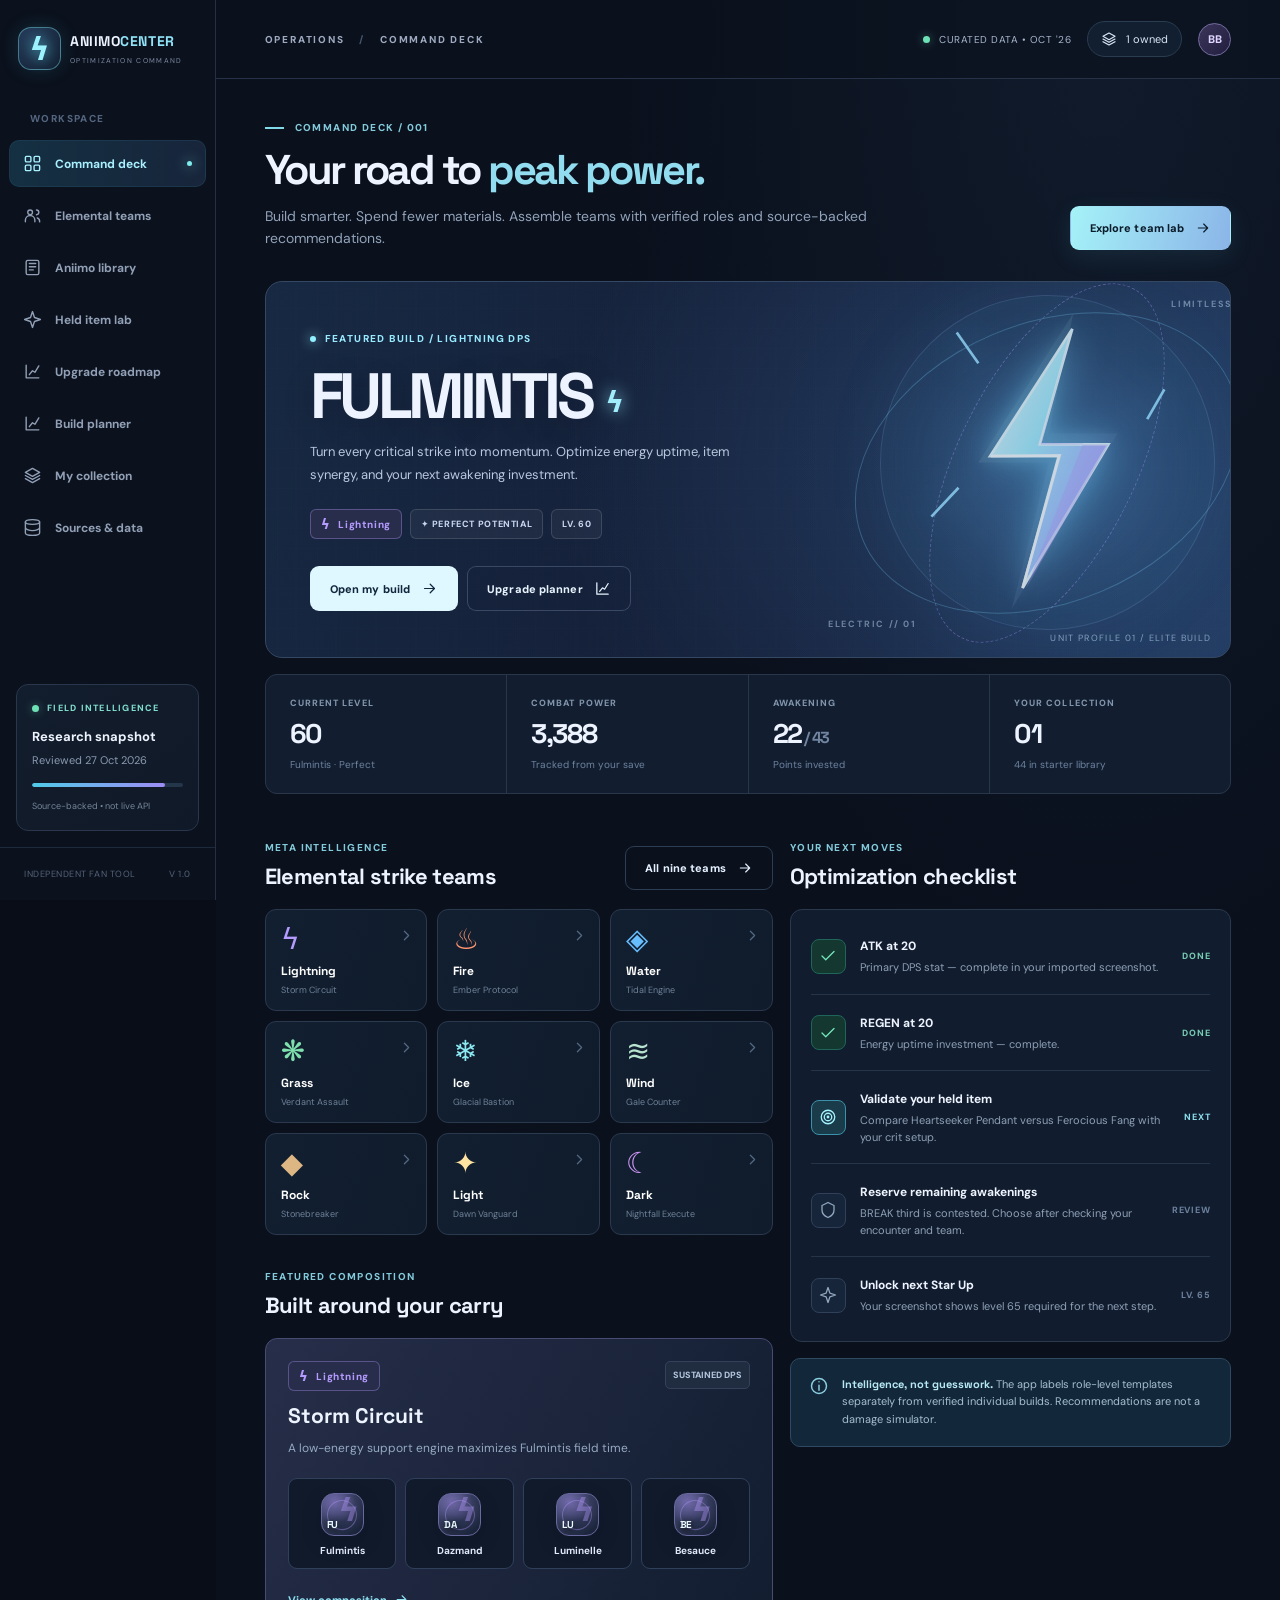
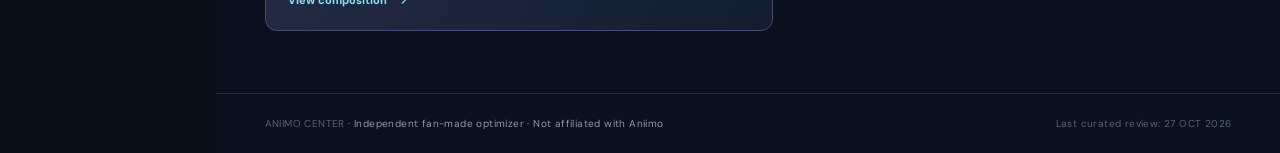
==== index.html @ 65c04471 "feat: publish ANIIMO CENTER v1.0 complete optimization dashboard" ====
<!doctype html>
<html lang="en"><head><meta charset="utf-8"><meta name="viewport" content="width=device-width, initial-scale=1,viewport-fit=cover"><meta name="theme-color" content="#080e1a"><meta name="description" content="ANIIMO CENTER — teams, builds, awakening priorities and collection tracking."><title>ANIIMO CENTER — Command Hub</title><link rel="icon" type="image/svg+xml" href="./assets/mark.svg"><link rel="stylesheet" href="./assets/style.css"></head><body><div id="app"></div><script type="module" src="./assets/app.js"></script></body></html>
---- assets/style.css ----
@import url('https://fonts.googleapis.com/css2?family=DM+Sans:wght@400;500;600;700;800&family=Space+Grotesk:wght@400;500;600;700&display=swap');
:root{color-scheme:dark;--bg:#080d17;--bg2:#0c1423;--panel:#101a2a;--panel2:#131f31;--edge:#253348;--text:#eef4ff;--muted:#8b9ab1;--cyan:#7ddfee;--violet:#a28af7;--shadow:0 20px 80px rgba(0,0,0,.23);--font: 'DM Sans',system-ui,-apple-system,Segoe UI,sans-serif;--display:'Space Grotesk',system-ui,sans-serif}*{box-sizing:border-box}html{scroll-behavior:smooth}body{margin:0;background:var(--bg);color:var(--text);font-family:var(--font);font-size:14px;min-width:320px}button,input,textarea,select{font:inherit}button{cursor:pointer}button:disabled{cursor:not-allowed}a{color:inherit;text-decoration:none}input,select,textarea{color:var(--text)}button:focus-visible,a:focus-visible,input:focus-visible,select:focus-visible,textarea:focus-visible{outline:2px solid var(--cyan);outline-offset:3px}::selection{background:#5e589a99;color:#fff}::-webkit-scrollbar{width:10px}::-webkit-scrollbar-track{background:#0c1321}::-webkit-scrollbar-thumb{background:#2a3a53;border:2px solid #0c1321;border-radius:9px}h1,h2,h3,h4,p{margin:0}h1,h2,h3,h4,strong{font-family:var(--display)}.muted{color:var(--muted)}.app-shell{min-height:100vh;display:grid;grid-template-columns:248px minmax(0,1fr)}.sidebar{background:#0b111d;border-right:1px solid #263044;position:sticky;top:0;height:100vh;display:flex;flex-direction:column;z-index:22}.brand{display:flex;gap:12px;align-items:center;padding:30px 24px 49px}.brand-mark{width:43px;height:43px;display:grid;place-items:center;border:1px solid #79dfea74;background:linear-gradient(135deg,#243756,#121e30);border-radius:13px;box-shadow:0 0 20px #61eaff20}.brand-bolt{font-family:var(--display);font-size:31px;font-weight:700;color:#9cf2fd;text-shadow:0 0 16px #65e8ff}.brand strong,.mobile-brand strong{font-size:16px;letter-spacing:.04em}.brand strong span,.mobile-brand strong span{color:#91e4f7}.brand small{display:block;font-size:8px;letter-spacing:.19em;color:#7f8da6;margin-top:6px}.side-label,.section-kicker,.eyebrow,.filter-label,.detail-aside-title,.card-head>span,.section-kicker,.hero-tag,.source-cat,.slot-top,.planner-top,.edit-caption{letter-spacing:.14em;font-weight:800;font-size:10px}.side-label{color:#53657f;padding:0 30px;margin-bottom:15px}.side-nav{display:grid;gap:5px;padding:0 13px}.nav-link{display:flex;align-items:center;gap:13px;width:100%;border:1px solid transparent;padding:14px 17px;color:#91a0b6;background:transparent;border-radius:10px;text-align:left;transition:background .2s,color .2s}.nav-link:hover{background:#152237;color:#edf5ff}.nav-link.active{background:linear-gradient(90deg,#183c50ba,#18253b);border-color:#234b6073;color:#a9f0ff}.nav-link span:nth-child(2){font-weight:700;font-size:12px}.nav-link svg{flex-shrink:0}.nav-active-dot{width:5px;height:5px;border-radius:100%;margin-left:auto;background:#7feced;box-shadow:0 0 13px #7feced}.sidebar-lower{margin-top:auto}.signal-card{margin:16px;border:1px solid #29364b;border-radius:12px;padding:17px 15px;background:linear-gradient(140deg,#121d2d,#101927)}.signal-head{color:#80decd;display:flex;align-items:center;gap:8px;font-size:9px;letter-spacing:.14em;font-weight:800}.signal-dot,.top-status i{display:inline-block;width:7px;height:7px;border-radius:50%;background:#6fe2b5;box-shadow:0 0 10px #6fe2b577;animation:breathe 2.7s infinite}.signal-card b{display:block;margin:14px 0 5px;font-size:13px}.signal-card>span{color:var(--muted);font-size:11px}.mini-track{height:4px;background:#24364a;border-radius:10px;overflow:hidden;margin:15px 0 8px}.mini-track i{height:100%;width:88%;display:block;background:linear-gradient(90deg,#4fcbe8,#9d8cf5);border-radius:10px}.signal-card small{color:#76859a;font-size:9px}.sidebar-footer{display:flex;justify-content:space-between;font-size:9px;letter-spacing:.06em;padding:20px 24px;color:#54647a;border-top:1px solid #1d2a3c}.main-area{min-width:0;display:flex;flex-direction:column;min-height:100vh;background:radial-gradient(ellipse at 83% 2%,#17263b7a,transparent 40%),#0a101c}.topbar{height:79px;padding:0 clamp(25px,3.8vw,65px);border-bottom:1px solid #253247;display:flex;align-items:center;justify-content:space-between;gap:18px;background:#0a111d99}.crumb{font-size:10px;letter-spacing:.18em;color:#9eaac0;font-weight:800}.crumb span{color:#445772;margin:0 11px}.top-actions{display:flex;align-items:center;gap:16px}.top-status{font-size:10px;letter-spacing:.05em;color:#a7b6cd;display:flex;align-items:center;gap:9px}.pill-btn{background:#121f30;border:1px solid #293c50;border-radius:20px;padding:9px 13px;display:flex;align-items:center;gap:9px;font-size:11px;color:#d8e5f6}.top-avatar{width:33px;height:33px;border:1px solid #756c9f;background:linear-gradient(130deg,#3c365a,#201e3f);border-radius:50%;display:grid;place-items:center;font-weight:800;color:#e0d6ff;font-size:11px}.mobile-brand{display:none}.page-footer{display:flex;justify-content:space-between;color:#52647a;font-size:10px;letter-spacing:.04em;padding:23px clamp(25px,3.8vw,65px);border-top:1px solid #1e2b3b;gap:15px}main{padding:42px clamp(25px,3.8vw,65px) 62px;max-width:1650px;width:100%;margin:0 auto;flex:1;outline:none}.page-heading{display:flex;align-items:end;justify-content:space-between;gap:25px;margin-bottom:31px}.eyebrow,.section-kicker{color:#83cadb}.microline{width:19px;height:2px;background:#80d8e9;display:inline-block;vertical-align:middle;margin-right:11px}.page-heading h1{font-size:clamp(30px,3.25vw,49px);font-weight:700;letter-spacing:-.06em;line-height:1.13;margin:12px 0}.page-heading h1 em{font-style:normal;color:#91dcee}.page-heading p{line-height:1.6;color:#91a2b9;max-width:690px}.heading-actions{display:flex;gap:9px;align-items:center;flex-wrap:wrap;justify-content:flex-end}.btn{display:inline-flex;align-items:center;justify-content:center;gap:11px;font-weight:800;font-size:11px;letter-spacing:.01em;padding:13px 19px;border-radius:9px;min-height:43px;border:1px solid transparent;white-space:nowrap;transition:transform .2s,background .2s,border-color .2s,box-shadow .2s}.btn:hover{transform:translateY(-2px)}.btn.primary{background:linear-gradient(105deg,#a5f2f8,#8bb5e8);color:#0b1c2a;box-shadow:0 7px 24px #5eceef1a}.btn.primary:hover{box-shadow:0 8px 30px #6ed9e43b}.btn.secondary,.btn.subtle{background:#172437;border-color:#2d3d54;color:#e4f0ff}.btn.subtle{background:transparent}.btn.ghost{border-color:#8199ba55;color:#e7f4ff;background:#17223c54}.btn.ghost-link{border-color:#2b3b50;color:#d8e7f4;background:transparent}.btn.danger{background:#3b1e2b;border:1px solid #69344b;color:#f4b6c3}.btn.light{background:#dff8ff;color:#12273d}.btn svg{flex-shrink:0}.hero-grid{display:grid;grid-template-columns:minmax(0,1fr);gap:16px}.hero-panel{position:relative;min-height:344px;overflow:hidden;border-radius:17px;border:1px solid #344763;background:radial-gradient(ellipse 52% 120% at 83% 51%,#2e54849c,transparent),linear-gradient(113deg,#182a45,#141c34 68%,#1a2a4c)}.hero-panel:after{content:'';position:absolute;inset:0;background:linear-gradient(90deg,#0d192a11 0%,transparent 52%,#68c3f00c 100%);pointer-events:none}.hero-noise{position:absolute;inset:0;opacity:.15;background-image:url("data:image/svg+xml,%3Csvg viewBox='0 0 120 120' xmlns='http://www.w3.org/2000/svg'%3E%3Cpath d='M0 20h120M0 80h120M35 0v120M90 0v120' stroke='%239ac2f2' stroke-width='.4' opacity='.4'/%3E%3C/svg%3E");background-size:40px 40px}.hero-content{max-width:600px;z-index:2;position:relative;padding:46px 44px}.hero-tag{display:inline-flex;align-items:center;gap:9px;color:#98eaff}.sparkdot{height:6px;width:6px;border-radius:100%;background:#91f1ff;box-shadow:0 0 12px #a0efff}.hero-content h2{font-family:var(--display);font-size:clamp(44px,5vw,70px);line-height:1;letter-spacing:-.07em;margin:18px 0 13px;font-weight:700;text-shadow:0 6px 30px #06091430}.title-flare{color:#a2edfc;font-size:.45em;vertical-align:middle;margin-left:14px;text-shadow:0 0 16px #8bdcf0}.hero-content p{font-size:13px;color:#b9c8df;max-width:470px;line-height:1.75}.hero-chips{display:flex;align-items:center;flex-wrap:wrap;gap:8px;margin:23px 0 27px}.element{--element:#98dcfc;display:inline-flex;gap:8px;align-items:center;border-radius:6px;border:1px solid color-mix(in srgb,var(--element) 35%,transparent);background:color-mix(in srgb,var(--element) 13%,#131c30);color:var(--element);font-weight:800;font-size:10px;letter-spacing:.06em;padding:7px 10px}.element>span{font-family:var(--display);font-size:14px;line-height:1}.element.tiny{font-size:9px;padding:5px 7px}.element.tiny>span{font-size:12px}.glass-chip{font-size:9px;font-weight:800;border:1px solid #ffffff21;background:#ffffff0b;padding:8px 10px;border-radius:6px;color:#c8d5ee;letter-spacing:.07em}.hero-buttons{display:flex;gap:9px;flex-wrap:wrap}.hero-art{position:absolute;right:4%;top:-34px;height:430px;width:min(43%,420px);display:grid;place-items:center;pointer-events:none;opacity:.98}.power-glow{position:absolute;width:240px;height:240px;border-radius:50%;background:#6cbfff48;filter:blur(55px)}.orbital{position:absolute;border-radius:50%;border:1px solid #9ecbff35;transform:rotate(-23deg)}.orbital-a{height:335px;width:335px;box-shadow:0 0 70px #5cdfff13 inset}.orbital-b{height:280px;width:400px;border-color:#7ed9ff56}.orbital-c{height:390px;width:180px;border-style:dashed;border-color:#b39cff77;transform:rotate(26deg)}.lightning-emblem{height:325px;width:270px;position:relative;z-index:2;filter:drop-shadow(0 0 18px #72d6ffa8);animation:float 8s ease-in-out infinite}.orbit-text{position:absolute;font-size:9px;letter-spacing:.2em;color:#b9d3eaa6;font-weight:700}.orbit-top{top:50px;right:5px}.orbit-bottom{bottom:48px;left:-7px}.hero-corner{position:absolute;bottom:13px;right:19px;font-size:9px;color:#829ebc;letter-spacing:.15em}.hero-stats{display:grid;grid-template-columns:repeat(4,1fr);gap:1px;overflow:hidden;border-radius:12px;background:#29364a;border:1px solid #29364a}.metric{padding:22px 24px;background:#121e30}.metric-label{font-size:9px;letter-spacing:.12em;color:#8295ac;font-weight:800}.metric-value{font-family:var(--display);font-size:27px;letter-spacing:-.05em;font-weight:700;margin:7px 0}.metric-value small{font-size:16px;color:#7184a0}.metric-sub{font-size:10px;color:#6e829e}.overview-columns{display:grid;grid-template-columns:1.07fr .93fr;gap:28px;margin-top:43px}.section-block{min-width:0}.section-heading{display:flex;align-items:end;justify-content:space-between;gap:13px;margin-bottom:19px}.section-heading h2{font-size:22px;letter-spacing:-.03em;margin-top:7px}.section-heading.second{margin-top:31px}.element-grid{display:grid;grid-template-columns:repeat(3,minmax(0,1fr));gap:10px}.element-tile{position:relative;text-align:left;min-width:0;min-height:94px;border:1px solid #2b394e;background:linear-gradient(110deg,#121f30,#101c2c);border-radius:11px;padding:14px 15px;overflow:hidden;transition:transform .2s,border-color .2s,background .2s}.element-tile:hover{transform:translateY(-2px);border-color:var(--tile);background:color-mix(in srgb,var(--tile) 9%,#101c2c)}.tile-icon{color:var(--tile);font-size:29px;line-height:1;font-family:var(--display);display:block;margin-bottom:10px}.element-tile strong{display:block;font-size:12px}.element-tile small{display:block;font-size:9px;color:#6f8299;margin-top:5px;white-space:nowrap;text-overflow:ellipsis;overflow:hidden}.element-tile svg{position:absolute;top:17px;right:11px;color:#526780}.team-preview{background:linear-gradient(120deg,color-mix(in srgb,var(--team-tone) 9%,#182337),#121d30);border:1px solid color-mix(in srgb,var(--team-tone) 22%,#29364b);border-radius:12px;padding:22px}.team-preview-head{display:flex;justify-content:space-between;gap:10px;align-items:start}.team-preview h3{font-size:21px;margin-top:11px}.badge.thin{background:#202d41;border:1px solid #35415b;color:#b3c5dc;border-radius:5px;font-size:9px;padding:7px;font-weight:800}.team-preview>p{color:#95a9c1;font-size:12px;margin:10px 0 20px;line-height:1.6}.preview-units{display:grid;grid-template-columns:repeat(4,minmax(0,1fr));gap:9px}.preview-unit{background:#101a2b;border:1px solid #30405b;border-radius:9px;padding:14px 5px 11px;display:flex;align-items:center;flex-direction:column;gap:8px;min-width:0;color:#e5edff;transition:transform .2s}.preview-unit:hover{transform:translateY(-3px);border-color:#689fb5}.preview-unit>span:last-child{font-size:10px;font-weight:700;max-width:100%;white-space:nowrap;overflow:hidden;text-overflow:ellipsis}.text-action,.mini-link,.inline-link{display:inline-flex;align-items:center;gap:7px;color:#8bdff0;font-size:11px;font-weight:800;background:none;border:0;padding:0;cursor:pointer}.text-action:hover,.mini-link:hover,.inline-link:hover{color:#c1f8ff}.team-preview>.text-action{margin-top:23px}.checklist{border:1px solid #2b394d;background:#111d2e;border-radius:12px;padding:8px 20px}.check-item{display:flex;gap:14px;align-items:center;padding:18px 0;border-bottom:1px solid #253448}.check-item:last-child{border-bottom:0}.check-sign{flex-shrink:0;width:35px;height:35px;border-radius:8px;background:#17253a;border:1px solid #304059;color:#91a7bd;display:grid;place-items:center}.check-item.done .check-sign{color:#74e5bb;background:#14382f;border-color:#1f665a}.check-item.active .check-sign{color:#a4f2ff;background:#1a3b49;border-color:#3b91aa}.check-item>div{min-width:0;flex:1}.check-item b{font-size:12px}.check-item p{color:#8e9fb6;font-size:11px;line-height:1.5;margin-top:5px}.check-state{font-size:9px;font-weight:800;letter-spacing:.08em;color:#6c809d}.check-item.done .check-state{color:#77cbb3}.check-item.active .check-state{color:#8cdeed}.field-note{display:flex;align-items:start;gap:13px;border:1px solid #2e4960;background:#12273a;border-radius:10px;padding:17px 18px;color:#8ccedf;margin-top:16px}.field-note svg{flex-shrink:0}.field-note p{line-height:1.6;color:#a6bed0;font-size:11px}.field-note strong{color:#b6e9f3}.avatar{--unit-color:#a3edfc;display:grid;place-items:center;position:relative;isolation:isolate;flex-shrink:0;background:radial-gradient(circle at 30% 20%,color-mix(in srgb,var(--unit-color) 44%,transparent),transparent 48%),linear-gradient(130deg,color-mix(in srgb,var(--unit-color) 26%,#1b2e43),#121d30);border:1px solid color-mix(in srgb,var(--unit-color) 40%,#38475f);border-radius:20%;overflow:hidden;box-shadow:inset 0 0 30px #ffffff08,0 8px 22px #00000022}.avatar.sm{width:43px;height:43px;border-radius:13px}.avatar.md{width:72px;height:72px;border-radius:18px}.avatar.lg{width:95px;height:95px;border-radius:19px}.avatar.xl{width:112px;height:112px;border-radius:24px}.avatar-halo{position:absolute;inset:13%;border:1px solid color-mix(in srgb,var(--unit-color) 38%,transparent);border-radius:50%;transform:rotate(-23deg);z-index:-1}.avatar-rune{font-family:var(--display);font-size:55px;font-weight:800;color:var(--unit-color);line-height:1;opacity:.45;text-shadow:0 0 15px var(--unit-color);position:absolute;top:0;right:8%}.avatar-initial{position:absolute;z-index:1;bottom:7px;left:8px;font-size:15px;color:#e8faff;letter-spacing:-.05em;font-family:var(--display);font-weight:800;text-shadow:0 2px 7px #000}.avatar.sm .avatar-rune{font-size:32px}.avatar.sm .avatar-initial{font-size:10px;bottom:4px;left:5px}.avatar.lg .avatar-rune{font-size:78px}.avatar.lg .avatar-initial{font-size:20px;bottom:10px}.avatar.xl .avatar-rune{font-size:95px}.avatar.xl .avatar-initial{font-size:24px}.filter-head,.library-toolbar{background:#111c2c;border:1px solid #2a394d;padding:19px 22px;border-radius:12px;margin-bottom:18px}.filter-label{color:#8ba1b8;display:flex;justify-content:space-between;margin-bottom:17px}.filter-label span{color:#526d84}.elements-strip{display:flex;flex-wrap:wrap;gap:8px}.element-switch{border:1px solid #314155;background:#162338;color:#aabbd0;border-radius:8px;display:inline-flex;gap:8px;align-items:center;padding:10px 12px;font-size:11px;font-weight:800}.element-switch span{color:var(--tile);font-size:18px}.element-switch:hover,.element-switch.chosen{background:color-mix(in srgb,var(--tile) 13%,#152039);border-color:color-mix(in srgb,var(--tile) 45%,#35405a);color:var(--tile)}.team-detail{position:relative;background:linear-gradient(115deg,color-mix(in srgb,var(--team-tone) 7%,#142137),#0e1929);border:1px solid #33445d;border-radius:13px;overflow:hidden;display:grid;grid-template-columns:minmax(0,1fr) 260px}.detail-background{position:absolute;inset:0;pointer-events:none;background:radial-gradient(ellipse at 65% 60%,color-mix(in srgb,var(--team-tone) 12%,transparent),transparent 70%)}.detail-main{padding:34px;position:relative;min-width:0}.detail-overline{display:flex;align-items:center;gap:15px}.detail-overline>span:last-child{font-size:10px;color:#9baec5;letter-spacing:.1em;font-weight:700}.detail-main h2{font-size:clamp(27px,3vw,41px);letter-spacing:-.05em;margin:16px 0 8px}.team-summary{color:#9dacc4;line-height:1.6;max-width:670px}.team-measures{display:flex;flex-wrap:wrap;gap:16px;color:#7188a3;font-size:10px;font-weight:700;letter-spacing:.08em;margin:22px 0 27px}.team-measures span{display:flex;align-items:center;gap:7px}.team-row{display:grid;grid-template-columns:repeat(4,minmax(0,1fr));gap:11px}.unit-card{display:flex;flex-direction:column;align-items:center;text-align:center;gap:8px;min-width:0;background:#101b2c;border:1px solid #3a495c;border-radius:11px;padding:18px 9px 14px;color:#ecf5ff;transition:transform .2s,border-color .2s}.unit-card:hover{transform:translateY(-3px);border-color:var(--team-tone,#91dcef)}.unit-visual{position:relative}.unit-owned{position:absolute;right:-6px;top:-6px;width:20px;height:20px;display:grid;place-items:center;border-radius:50%;background:#26374b;color:#8ca4be;border:1px solid #40516b}.unit-owned.yes{background:#165a52;border-color:#4cbb9c;color:#a5ffde}.unit-name{font-size:12px;font-weight:800;font-family:var(--display);max-width:100%;overflow-wrap:anywhere}.unit-role{font-size:10px;color:#8ea5be;min-height:12px}.team-detail-actions{margin-top:23px;display:flex;flex-wrap:wrap;gap:9px}.detail-why{position:relative;border-left:1px solid #314258;background:#101b2bc2;padding:33px 22px}.detail-aside-title{color:#88dcf1;margin-bottom:21px}.plus-row{display:flex;align-items:center;gap:11px;font-size:12px;color:#c7d6ea;margin:18px 0}.small-plus{color:#79cfe5;font-family:var(--display);font-size:12px;font-weight:800}.tactical-callout{border:1px solid #344e63;background:#15283c;padding:17px 14px;border-radius:9px;margin-top:29px}.tactical-callout>span{color:#84c9d8;letter-spacing:.13em;font-size:9px;font-weight:800}.tactical-callout p{font-size:11px;line-height:1.65;color:#a7b9cd;margin-top:9px}.owned-bar{margin-top:26px}.owned-bar>div:first-child{display:flex;justify-content:space-between;font-size:9px;letter-spacing:.08em;color:#8297ad}.owned-bar strong{color:#a3ebef}.progress{height:6px;background:#26394c;border-radius:9px;overflow:hidden;margin:12px 0 8px}.progress i{display:block;height:100%;background:#7fe1e1;border-radius:9px}.owned-bar small{font-size:10px;color:#788da9}.secondary-grid{display:grid;grid-template-columns:1fr 1fr;gap:18px;margin-top:21px}.content-card{background:#111d2e;border:1px solid #2b3b50;border-radius:12px;padding:25px;min-width:0}.card-head h3,.content-card h3{font-size:21px;margin-top:8px;letter-spacing:-.035em}.rotation-list{margin-top:19px}.rotation-step{display:flex;align-items:center;gap:15px;border-bottom:1px solid #263548;padding:13px 0}.rotation-step:last-child{border-bottom:0}.rotation-step>span{color:#7bd1e6;font-size:18px;font-weight:800;font-family:var(--display)}.rotation-step>p{font-size:12px;color:#b8cadf;line-height:1.5}.hint-block{display:flex;gap:11px;align-items:start;background:#15273a;border:1px solid #254760;border-radius:9px;color:#8dd8ea;font-size:11px;line-height:1.65;padding:15px;margin-top:20px}.hint-block svg{flex-shrink:0}.alternatives{display:grid;gap:11px;margin-top:17px}.alternative{padding:15px;border-radius:9px;border:1px solid #2a3c50;background:#152134}.alt-compare{display:flex;align-items:center;gap:11px;font-size:11px;color:#a7b9ce}.alt-compare>span:not(.avatar){flex-shrink:0}.alt-compare>strong{color:#eff7ff;font-size:12px}.alt-compare>svg{color:#87d6e7;flex-shrink:0}.alternative p{font-size:11px;color:#8197af;margin:12px 0;line-height:1.5}.subnote{font-size:10px;line-height:1.5;color:#6e829e;margin-top:15px}.library-toolbar{display:flex;align-items:end;gap:13px;flex-wrap:wrap}.search-wrap{display:flex;align-items:center;gap:12px;background:#0d1726;border:1px solid #30435a;border-radius:8px;padding:0 15px;flex:1;min-width:240px;height:46px;color:#829db1}.search-wrap input{border:0;outline:0;background:none;width:100%;font-size:13px;min-width:0}.search-wrap input::placeholder{color:#6e839a}.select-wrap{display:flex;flex-direction:column;gap:7px;color:#869bb1;font-size:9px;letter-spacing:.08em;font-weight:800}.select-wrap select,.form-field select,.form-field input,.form-field textarea,.slot-select{background:#0d1828;border:1px solid #33445c;border-radius:8px;color:#e3f2ff;padding:11px 13px;outline:none}.select-wrap select{min-width:160px;height:46px}.toggle-filter{border:1px solid #30435a;background:#162235;border-radius:8px;color:#a3b6cb;padding:0 15px;height:46px;display:flex;align-items:center;gap:8px;white-space:nowrap;font-size:11px;font-weight:800}.toggle-filter.on{color:#9aecef;border-color:#639db4;background:#173340}.library-summary{display:flex;flex-wrap:wrap;gap:22px;margin:19px 0;color:#8095ad;font-size:11px}.library-summary b{color:#bde6ef}.library-grid{display:grid;grid-template-columns:repeat(5,minmax(0,1fr));gap:13px}.library-card{border:1px solid #2d3d51;background:linear-gradient(130deg,#18253a,#111d2f);border-radius:11px;min-width:0;overflow:hidden}.library-card:hover{border-color:#5d91a9}.library-open{border:0;background:transparent;width:100%;display:flex;flex-direction:column;align-items:center;position:relative;padding:24px 10px 16px;color:inherit;min-height:185px}.lib-rune-bg{position:absolute;top:-53px;right:-18px;font-size:160px;color:#ffffff09;font-weight:800;pointer-events:none}.library-open .avatar{margin-bottom:14px}.lib-title{display:flex;flex-direction:column;gap:5px;max-width:100%}.lib-title strong{font-size:14px;white-space:nowrap;overflow:hidden;text-overflow:ellipsis}.lib-title span{font-size:10px;color:#8199b0}.lib-meta{display:flex;justify-content:space-between;gap:4px;padding:0 11px 14px;align-items:center;flex-wrap:wrap}.tag-quality{font-size:8px;color:#8ddbdb;border:1px solid #39736c;background:#17413c;padding:5px 7px;border-radius:5px;font-weight:800}.tag-quality.soft{color:#91a4c0;border-color:#374b62;background:#182b40}.lib-footer{display:flex;justify-content:space-between;gap:10px;border-top:1px solid #2a3b50;padding:11px}.icon-button{border:1px solid #37506b;background:#192c41;color:#8acde1;border-radius:7px;display:grid;place-items:center;width:32px;height:31px;flex-shrink:0}.icon-button.owned{background:#18463e;color:#a5f5cc;border-color:#3d7c6a}.library-detail-link{display:flex;align-items:center;gap:6px;border:0;background:none;color:#acc4d9;font-size:10px;font-weight:800}.empty-state{border:1px dashed #3b536a;text-align:center;padding:70px 20px;border-radius:12px;color:#729bb2;background:#111e2d}.empty-state svg{margin-bottom:16px}.empty-state h3{font-size:21px;color:#eff7ff}.empty-state p{font-size:12px;color:#8097b0;margin:10px 0 21px}.planner-head{display:flex;justify-content:space-between;align-items:end;gap:15px;margin-bottom:18px}.planner-head h2{font-size:23px;margin-top:7px}.planner-head p{font-size:11px;color:#92a6bd;line-height:1.6;margin-top:7px}.planner-layout{display:grid;grid-template-columns:minmax(0,1.58fr) minmax(310px,.84fr);gap:18px}.planner-canvas{background:linear-gradient(120deg,#14243a,#111c2d);border:1px solid #33475d;border-radius:12px;padding:23px}.planner-top{display:flex;justify-content:space-between;gap:10px;align-items:center;color:#a2bdd1}.planner-top i{font-style:normal;color:#617d96;margin-left:6px}.planner-slots{display:grid;grid-template-columns:repeat(4,minmax(0,1fr));gap:10px;margin-top:24px}.planner-slot{background:#0e1929;border:1px solid #2d3d56;border-radius:10px;text-align:center;min-width:0;padding:15px 9px}.slot-top{display:flex;justify-content:space-between;align-items:center;gap:4px;color:#6c839b;font-size:8px;white-space:nowrap}.slot-owned{font-size:8px;color:#75d7b2}.slot-avatar{height:130px;display:grid;place-items:center}.slot-empty{display:grid;place-items:center;width:70px;height:70px;border:1px dashed #435875;border-radius:18px;color:#48637c}.slot-select{width:100%;font-size:11px;padding:10px 4px}.slot-roles{display:flex;justify-content:center;align-items:center;gap:7px;margin-top:11px;flex-wrap:wrap;color:#94a8be;font-size:9px;min-height:28px}.planner-actions{display:flex;gap:9px;margin-top:23px;flex-wrap:wrap}.tactical-panel{margin-top:18px}.tactical-panel>p,.content-card>p{font-size:12px;color:#93a7bf;line-height:1.75;margin:12px 0 17px}.horizontal-members{display:grid;grid-template-columns:repeat(2,minmax(0,1fr));gap:10px;margin:18px 0}.horizontal-members>div{display:flex;gap:11px;align-items:center;background:#162338;border-radius:9px;border:1px solid #2c3e55;padding:10px}.horizontal-members>div span:last-child{display:grid;gap:4px;min-width:0}.horizontal-members strong{font-size:11px;white-space:nowrap;overflow:hidden;text-overflow:ellipsis}.horizontal-members small{font-size:10px;color:#7c91a7}.analysis-card{border-radius:12px;border:1px solid #37536c;background:radial-gradient(ellipse at top,#1b3c4b5e,transparent 80%),#111e2d;padding:24px}.analysis-head{display:flex;justify-content:space-between;align-items:center}.heuristic-badge{font-size:9px;letter-spacing:.09em;padding:5px 8px;border-radius:5px;background:#29364c;color:#9cacc4}.analysis-score{display:flex;gap:20px;align-items:center;margin-top:21px}.score-ring{--score:0;width:110px;height:110px;border-radius:50%;background:conic-gradient(#87e5e7 calc(var(--score)*1%),#29384c 0);display:grid;place-items:center;flex-shrink:0}.score-ring>div{width:92px;height:92px;background:#17283a;border-radius:50%;display:flex;align-items:baseline;justify-content:center;align-content:center;flex-wrap:wrap;padding-top:21px}.score-ring strong{font-size:38px;letter-spacing:-.08em}.score-ring span{font-size:12px;color:#7e93ae}.analysis-score h3{font-size:20px;line-height:1.15}.analysis-score p{font-size:10px;color:#8298af;margin-top:10px;line-height:1.5}.analysis-divider{height:1px;background:#2b4054;margin:24px 0 12px}.analysis-row{display:flex;justify-content:space-between;padding:9px 0;gap:12px;font-size:11px;color:#a4b8cc}.analysis-row strong{font-size:10px}.positive{color:#8be0b9}.negative{color:#e5b38e}.analysis-alert{display:flex;gap:10px;border:1px solid #5a4c45;background:#332d2b;border-radius:8px;color:#e8c4a3;font-size:11px;line-height:1.6;padding:13px;margin-top:20px}.analysis-alert svg{flex-shrink:0}.analysis-disclaimer{font-size:10px;color:#6b829b;line-height:1.6;margin-top:15px}.about-awakening{margin-top:18px}.priority-list{margin-top:17px}.priority-list>div{display:flex;justify-content:space-between;border-bottom:1px solid #29394c;padding:11px 0;font-size:10px;color:#7c92aa;gap:10px}.priority-list>div strong{color:#c4d6e6;text-align:right;font-size:11px}.tiny-advisory{display:flex;gap:9px;align-items:start;color:#9bc9d9;font-size:10px;line-height:1.6;margin-top:19px}.tiny-advisory svg{flex-shrink:0}.vault-stats,.source-summary{display:grid;grid-template-columns:repeat(4,minmax(0,1fr));gap:12px;margin-bottom:32px}.vault-stats>div,.source-summary>div{display:flex;align-items:center;gap:17px;border:1px solid #2b3b50;background:#132136;padding:19px;border-radius:10px}.vault-stats svg,.source-summary svg{color:#89d8e7;flex-shrink:0}.vault-stats small{color:#7e94ac;font-size:9px;letter-spacing:.06em;font-weight:800;display:block}.vault-stats strong{font-size:24px;display:block;margin-top:8px}.vault-stats strong em{font-size:13px;color:#647b94;font-style:normal}.vault-stats .storage-label{font-size:13px;color:#8fe5cc}.collection-grid{display:grid;grid-template-columns:repeat(2,minmax(0,1fr));gap:14px}.collection-card{display:flex;align-items:center;gap:19px;border:1px solid #33435b;background:#142238;border-radius:11px;padding:19px;min-width:0}.collection-body{flex:1;min-width:0}.collection-title{display:flex;align-items:center;justify-content:space-between;gap:8px;flex-wrap:wrap}.collection-title h3{font-size:18px}.collection-stats{display:flex;gap:16px;color:#7c91ab;font-size:9px;margin:17px 0}.collection-stats strong{font-size:12px;color:#d9e9f4;margin-left:4px}.collection-actions{display:flex;justify-content:space-between}.collection-actions .btn{font-size:10px;padding:9px 12px;min-height:34px}.data-actions{display:flex;justify-content:space-between;align-items:center;gap:20px;background:#142138;border:1px solid #33455d;border-radius:12px;padding:25px;margin-top:25px}.data-actions h3{font-size:20px;margin-top:7px}.data-actions p{font-size:11px;color:#8da3b9;line-height:1.6;margin-top:8px}.data-actions>div:last-child{display:flex;flex-wrap:wrap;gap:10px}.source-summary>div{display:flex;flex-direction:column;align-items:start;gap:7px}.source-summary strong{font-size:23px}.source-summary span{font-size:10px;color:#8297af}.sources-table{margin-top:16px}.source-row{display:grid;grid-template-columns:40px minmax(0,1fr) 85px 28px;gap:15px;align-items:start;padding:18px 0;border-top:1px solid #27384c}.source-symbol{width:38px;height:38px;background:#192b41;border:1px solid #324b61;border-radius:9px;display:grid;place-items:center;color:#87d8e6}.source-row h4{font-size:13px}.source-row p{font-size:11px;color:#859bb2;margin:6px 0 9px;line-height:1.6}.source-cat{font-size:8px;color:#8bcbd9;letter-spacing:.08em}.source-date{font-size:10px;color:#8296aa}.source-row>a{color:#8fd9e9}.reliability{display:grid;gap:18px;margin-top:23px}.reliability>div{position:relative;padding-left:23px}.reliability-mark{position:absolute;left:0;top:4px;height:9px;width:9px;border-radius:3px}.reliability-mark.confirmed{background:#7ddcb9}.reliability-mark.community{background:#9c9bf1}.reliability-mark.template{background:#8296ac}.reliability strong{font-size:12px}.reliability p{font-size:11px;color:#8b9fb5;line-height:1.6;margin-top:6px}.about-awakening code,.hint-block code{font-size:11px;color:#dcf7ff}.build-overlay{position:fixed;inset:0;z-index:100;background:#03070dc9;backdrop-filter:blur(6px);display:flex;justify-content:flex-end}.modal-open{overflow:hidden}.build-sheet{width:min(630px,100%);height:100%;background:#0e1928;border-left:1px solid #4a5d75;display:flex;flex-direction:column;box-shadow:-25px 0 80px #03050d91;animation:slideIn .25s ease-out}.sheet-bar{display:flex;align-items:center;justify-content:space-between;color:#8096ae;letter-spacing:.12em;font-size:10px;font-weight:800;border-bottom:1px solid #29394d;padding:16px 25px}.close-btn{display:grid;place-items:center;width:33px;height:33px;border:1px solid #3a4b60;border-radius:7px;background:#16283d;color:#c2d4e8}.sheet-head{display:flex;gap:23px;padding:27px 29px;background:linear-gradient(105deg,color-mix(in srgb,var(--sheet-tone) 13%,#172b3f),#122037);position:relative;overflow:hidden}.sheet-glow{position:absolute;right:0;top:-100px;width:250px;height:250px;background:var(--sheet-tone);opacity:.12;filter:blur(45px);border-radius:50%}.sheet-head .avatar,.sheet-info{position:relative;z-index:1}.sheet-info{display:flex;flex-direction:column;justify-content:center;align-items:start;gap:12px;min-width:0}.sheet-info>div:first-child{display:flex;gap:8px;align-items:center}.role-badge{font-size:10px;font-weight:700;color:#b0c0d6}.sheet-info h2{font-size:34px;letter-spacing:-.05em}.quality-tag{color:#9ed8e4;display:inline-flex;align-items:center;gap:7px;font-size:10px}.sheet-scroll{overflow-y:auto;padding:0 29px 40px}.sheet-action-line{display:flex;justify-content:space-between;align-items:center;gap:10px;border-bottom:1px solid #2b3e52;padding:18px 0}.sheet-action-line>span{font-size:11px;color:#899db7}.sheet-action-line .btn{padding:9px 13px;min-height:35px}.sheet-intro,.detail-description{font-size:12px;line-height:1.75;color:#aebfd3;margin:19px 0}.build-facts{display:grid;grid-template-columns:1fr 1fr;gap:11px}.build-facts>div{border:1px solid #304258;border-radius:9px;background:#15253a;padding:17px}.build-facts small{display:block;color:#8297ae;font-size:9px;font-weight:800;letter-spacing:.1em}.build-facts strong{display:block;font-size:13px;margin:9px 0;line-height:1.4}.build-facts span{display:block;font-size:10px;line-height:1.55;color:#8ba4b8}.sheet-section{font-size:15px;margin-top:25px}.policy-line{display:flex;gap:11px;color:#8ee2ed;background:#142c3c;border:1px solid #305165;padding:13px;border-radius:8px;margin-top:13px}.policy-line svg{flex-shrink:0}.policy-line p{font-size:11px;line-height:1.65;color:#adc2d3}.policy-line strong{color:#e6f4ff}.source-links{display:flex;flex-wrap:wrap;gap:8px;margin:14px 0 23px}.source-links a{display:inline-flex;align-items:center;gap:8px;color:#8dd8e7;border:1px solid #2d5367;background:#173043;border-radius:7px;font-size:10px;padding:9px 11px}.edit-panel{padding:20px;border:1px solid #2e455c;background:#111e30;border-radius:11px}.panel-heading{display:flex;justify-content:space-between;align-items:center;gap:10px;margin-bottom:20px}.panel-heading h3{font-size:19px;margin-top:8px}.data-local{display:flex;align-items:center;gap:6px;color:#82adbc;font-size:9px;font-weight:800}.profile-fields{display:grid;grid-template-columns:repeat(3,minmax(0,1fr));gap:11px}.form-field{display:flex;flex-direction:column;gap:7px;min-width:0}.form-field span{font-size:9px;color:#8da4b9;letter-spacing:.07em;font-weight:800}.form-field input,.form-field select{width:100%;min-width:0;font-size:12px}.form-field textarea{resize:vertical;font-size:12px}.edit-caption{color:#9eb3c7;display:flex;justify-content:space-between;gap:7px;margin:22px 0 11px}.edit-caption span{color:#607c95;font-size:8px}.stat-grid{display:grid;grid-template-columns:repeat(3,minmax(0,1fr));gap:10px}.stat-input{background:#15263b;border:1px solid #34475e;padding:12px;border-radius:9px;display:flex;flex-direction:column;gap:7px}.stat-input>span:first-child{font-weight:800;color:#93acc2;font-size:10px}.stat-input input{font-size:19px;font-weight:800;background:transparent;border:0;outline:0;width:100%}.stat-track{display:block;height:4px;background:#25384c;overflow:hidden;border-radius:3px}.stat-track i{display:block;height:100%;background:#8de6ee}.profile-fields.extra{grid-template-columns:1fr;margin-top:15px}.form-field.wide{grid-column:1/-1}.save-profile{margin-top:19px;width:100%}.toast{position:fixed;bottom:26px;left:50%;z-index:200;transform:translate(-50%,25px);opacity:0;pointer-events:none;transition:transform .25s,opacity .25s;max-width:min(470px,calc(100vw - 30px));background:#183548;color:#daf9ff;border:1px solid #528ca3;border-radius:10px;padding:14px 19px;font-size:12px;font-weight:700;box-shadow:0 10px 35px #0009;text-align:center}.toast.show{opacity:1;transform:translate(-50%,0)}.toast.warn{background:#432e2c;color:#ffdec6;border-color:#8d6050}#mobile-overlay{display:none}@keyframes float{0%,100%{transform:translateY(3px) rotate(-4deg)}50%{transform:translateY(-12px) rotate(2deg)}}@keyframes breathe{0%,100%{opacity:.6;box-shadow:0 0 2px #6fe2b566}50%{opacity:1;box-shadow:0 0 15px #6fe2b5}}@keyframes slideIn{from{transform:translateX(35px);opacity:.8}to{transform:translateX(0);opacity:1}}
@media(max-width:1350px){.app-shell{grid-template-columns:216px 1fr}.brand{padding:27px 18px 42px;gap:9px}.brand strong{font-size:14px}.brand small{font-size:7px}.side-nav{padding:0 9px}.nav-link{padding:13px}.overview-columns{gap:17px}.hero-content{max-width:555px}.hero-art{right:-3%;width:44%;opacity:.8}.library-grid{grid-template-columns:repeat(4,minmax(0,1fr))}.team-detail{grid-template-columns:minmax(0,1fr) 225px}.detail-main{padding:26px}.detail-why{padding:27px 16px}}
@media(max-width:1100px){.sidebar{width:220px}.app-shell{grid-template-columns:220px 1fr}.top-status{display:none}.overview-columns{grid-template-columns:1fr}.hero-art{right:1%;width:45%}.hero-content{max-width:61%}.hero-stats .metric{padding:18px 17px}.library-grid{grid-template-columns:repeat(3,minmax(0,1fr))}.planner-layout{grid-template-columns:1fr}.team-detail{grid-template-columns:1fr}.detail-why{border-left:0;border-top:1px solid #314258;display:grid;grid-template-columns:1fr 1fr;column-gap:15px}.detail-aside-title{grid-column:1/-1;margin:0}.tactical-callout{grid-column:1;grid-row:3/6}.owned-bar{grid-column:2;grid-row:3/6}.vault-stats{grid-template-columns:repeat(2,1fr)}}
@media(max-width:760px){.app-shell{display:block}.sidebar{position:fixed;left:0;top:0;bottom:0;height:100dvh;width:265px;transform:translateX(-102%);transition:transform .23s;box-shadow:20px 0 45px #0008}.menu-open .sidebar{transform:translateX(0)}#mobile-overlay{display:none}.menu-open #mobile-overlay{display:block;position:fixed;inset:0;background:#030914b9;z-index:21}.topbar{height:69px;padding:0 19px}.mobile-brand{display:flex;align-items:center;gap:12px;background:none;border:0;color:#e7f5ff;padding:0}.mobile-brand strong{font-size:13px}.crumb{display:none}.pill-btn{padding:8px}.top-actions{gap:9px}.top-avatar{display:none}main{padding:28px 17px 38px}.page-heading{align-items:start;gap:13px;flex-direction:column;margin-bottom:24px}.page-heading h1{font-size:36px;margin:10px 0}.page-heading p{font-size:12px}.heading-actions{justify-content:flex-start}.hero-panel{min-height:480px}.hero-content{padding:31px 25px;max-width:100%}.hero-content h2{font-size:48px}.hero-content p{max-width:450px;font-size:12px}.hero-art{right:-51px;top:173px;height:320px;width:340px;opacity:.3}.lightning-emblem{height:260px}.hero-corner{display:none}.hero-content{z-index:3}.hero-buttons{margin-top:85px}.hero-chips{margin-bottom:20px}.hero-stats{grid-template-columns:repeat(2,1fr)}.metric{padding:16px!important}.metric-value{font-size:23px}.overview-columns{margin-top:30px}.element-grid{grid-template-columns:repeat(3,minmax(0,1fr))}.element-tile{padding:11px;min-height:89px}.element-tile strong{font-size:11px}.element-tile small{font-size:8px}.element-tile svg{display:none}.section-heading h2{font-size:20px}.team-preview{padding:17px}.checklist{padding:4px 13px}.filter-head,.library-toolbar{padding:14px}.elements-strip{gap:6px}.element-switch{font-size:10px;padding:8px}.team-row{grid-template-columns:repeat(2,minmax(0,1fr))}.team-detail-actions{flex-wrap:wrap}.detail-why{grid-template-columns:1fr}.tactical-callout,.owned-bar{grid-column:auto;grid-row:auto}.detail-overline{flex-wrap:wrap}.secondary-grid{grid-template-columns:1fr}.library-grid{grid-template-columns:repeat(2,minmax(0,1fr))}.library-toolbar{align-items:stretch;gap:10px}.search-wrap{flex:1 1 100%}.select-wrap{flex:1}.toggle-filter{align-self:end}.planner-head{flex-direction:column;align-items:start}.planner-slots{grid-template-columns:repeat(2,minmax(0,1fr))}.planner-top{align-items:start;flex-direction:column}.vault-stats,.source-summary{grid-template-columns:repeat(2,1fr)}.vault-stats>div,.source-summary>div{padding:14px;gap:8px}.vault-stats strong{font-size:20px}.collection-grid{grid-template-columns:1fr}.data-actions{flex-direction:column;align-items:start}.page-footer{padding:20px 18px;font-size:9px;flex-direction:column}.build-sheet{border-left:0}.sheet-head{padding:22px 20px}.sheet-scroll{padding:0 20px 35px}.sheet-info h2{font-size:29px}}
@media(max-width:420px){.page-heading h1{font-size:32px}.hero-panel{min-height:495px}.hero-content h2{font-size:43px}.hero-buttons{margin-top:63px}.hero-buttons .btn{font-size:10px;padding:10px 13px}.preview-units{gap:5px}.preview-unit{padding:10px 2px}.preview-unit>span:last-child{font-size:8px}.avatar.sm{width:39px;height:39px}.element-grid{grid-template-columns:repeat(2,minmax(0,1fr))}.element-tile{min-height:87px}.team-preview-head{flex-wrap:wrap}.detail-main{padding:18px}.unit-card{padding:14px 6px}.vault-stats .storage-label{font-size:11px}.build-facts{grid-template-columns:1fr}.sheet-head .avatar.xl{width:82px;height:82px}.sheet-head .avatar.xl .avatar-rune{font-size:74px}.sheet-head .avatar.xl .avatar-initial{font-size:17px}.sheet-info h2{font-size:26px}.stat-grid{grid-template-columns:repeat(2,minmax(0,1fr))}.edit-panel{padding:13px}.profile-fields{gap:7px}.form-field input,.form-field select{padding:9px 6px}.library-grid{gap:9px}.library-card .lib-meta{padding:0 7px 10px}.tag-quality{font-size:7px}.source-row{grid-template-columns:28px minmax(0,1fr) 20px;gap:10px}.source-date{display:none}.source-symbol{width:28px;height:28px}.source-symbol svg{width:16px}}
@media(prefers-reduced-motion:reduce){*,*:before,*:after{scroll-behavior:auto!important;animation:none!important;transition:none!important}}
/* Equipment codex */
.gear-callout{display:flex;align-items:center;gap:16px;background:#14283a;border:1px solid #35546b;border-radius:12px;padding:19px 21px;margin-bottom:20px;color:#a2e4f0}.gear-callout>svg{flex-shrink:0}.gear-callout>div{flex:1}.gear-callout strong{font-size:13px;color:#dff7ff}.gear-callout p{color:#94b1c5;font-size:11px;line-height:1.6;margin-top:6px}.gear-callout>a{display:flex;gap:8px;align-items:center;font-size:11px;font-weight:800;white-space:nowrap}.item-grid{display:grid;grid-template-columns:repeat(3,minmax(0,1fr));gap:14px}.item-card{border:1px solid #34465a;background:linear-gradient(125deg,#17283c,#111e2e);border-radius:12px;padding:23px;min-width:0;position:relative;overflow:hidden}.item-card:before{content:'';height:90px;width:90px;border-radius:50%;background:#73c5ee18;filter:blur(35px);position:absolute;right:-25px;top:-30px}.item-icon{width:47px;height:47px;border-radius:12px;border:1px solid #53778e;background:#1d4254;display:grid;place-items:center;color:#9eeaf2;margin-bottom:19px}.item-index{position:absolute;right:20px;top:24px;color:#627c95;font-size:9px;letter-spacing:.1em;font-weight:800}.item-card h3{font-size:18px;letter-spacing:-.035em}.item-main{display:inline-block;color:#99c6e4;font-size:9px;font-weight:800;text-transform:uppercase;letter-spacing:.08em;margin-top:9px}.item-card p{font-size:11px;color:#a5b9ce;line-height:1.7;min-height:51px;margin:16px 0}.item-roles{padding:11px 0;border-top:1px solid #314258;display:flex;justify-content:space-between;gap:10px;align-items:center}.item-roles small{color:#788ea7;font-size:9px;font-weight:800}.item-roles strong{font-size:11px;text-align:right}.item-rec{display:flex;gap:8px;color:#8eabbf;font-size:10px;line-height:1.5;align-items:center;margin-top:10px}.item-rec svg{flex-shrink:0}.item-guidance{display:flex;align-items:center;gap:20px;justify-content:space-between;margin-top:20px}.item-guidance>p{max-width:540px;margin:0}.item-guidance .btn{flex-shrink:0}@media(max-width:1100px){.item-grid{grid-template-columns:repeat(2,minmax(0,1fr))}.item-guidance{align-items:start;flex-direction:column}}@media(max-width:760px){.item-grid{grid-template-columns:repeat(2,minmax(0,1fr));gap:9px}.item-card{padding:15px}.item-card h3{font-size:15px}.item-index{font-size:7px;top:20px;right:12px}.item-roles{flex-direction:column;align-items:start}.item-roles strong{text-align:left}.gear-callout{align-items:start;flex-wrap:wrap}.gear-callout>a{margin-left:37px}}@media(max-width:420px){.item-grid{grid-template-columns:1fr}.item-card p{min-height:0}}
/* Upgrade roadmap */
.roadmap-top{display:flex;align-items:end;justify-content:space-between;gap:12px;margin-bottom:17px}.roadmap-top h2{font-size:22px;margin-top:8px}.progression-intro{display:flex;gap:20px;align-items:center;border:1px solid color-mix(in srgb,var(--progress-tone) 30%,#364964);background:radial-gradient(ellipse at left,color-mix(in srgb,var(--progress-tone) 12%,transparent),transparent 62%),#172439;border-radius:13px;padding:23px 25px}.progress-intro-copy{flex:1;min-width:0}.progress-intro-copy>div:first-child{display:flex;align-items:center;gap:12px}.progress-intro-copy h2{font-size:29px;letter-spacing:-.06em;margin:12px 0 8px}.progress-intro-copy p{font-size:11px;color:#a4bad0;line-height:1.65;max-width:640px}.progress-intro-copy button{margin-top:14px}.budget-figure{border-left:1px solid #3a4f66;min-width:162px;text-align:center;padding:12px 0 12px 20px}.budget-figure>span{font-size:9px;color:#9ab2c8;letter-spacing:.09em;font-weight:800}.budget-figure strong{display:block;font-size:43px;letter-spacing:-.08em;color:#a3edf6;margin:8px 0}.budget-figure small{color:#7d92ac;font-size:10px}.roadmap-grid{display:grid;grid-template-columns:1fr 1fr;gap:18px;margin:20px 0}.stat-priority-stack{margin:17px 0}.priority-point{display:flex;gap:14px;align-items:center;border-bottom:1px solid #2a4055;padding:15px 0}.priority-point>span:first-child{font-family:var(--display);font-size:20px;color:#90ddec;font-weight:700}.priority-point>div{flex:1}.priority-point strong{font-size:13px}.priority-point p{font-size:10px;color:#8299b1;margin-top:6px}.priority-point>span:last-child{font-size:11px;color:#99d7e0;font-weight:700}.planned-next{background:#15273b;border:1px solid #375168;border-radius:9px;padding:17px;margin-top:18px}.planned-next p{color:#b5c6da;font-size:11px;line-height:1.7;margin-top:9px}.star-track{margin-top:21px;display:grid;gap:11px}.star-milestone{display:flex;gap:13px;align-items:center;padding:13px 14px;background:#172337;border:1px solid #2f4259;border-radius:9px}.star-milestone>span{display:grid;place-items:center;border-radius:8px;background:#20364b;height:31px;width:31px;color:#8aafd1}.star-milestone.complete>span{background:#215045;color:#9ee8ce}.star-milestone>div{flex:1}.star-milestone strong{font-size:12px}.star-milestone small{display:block;color:#829bb0;font-size:10px;margin-top:5px}.star-milestone b{color:#a8e8f0;font-family:var(--display);font-size:20px}.breakpoint-card>p{font-size:11px;line-height:1.7;color:#9cb0c8;margin:14px 0}.breakpoint-row{display:grid;grid-template-columns:repeat(5,1fr);gap:10px;margin-top:20px}.breakpoint-row>span{font-family:var(--display);font-weight:800;font-size:25px;color:#b9ecf5;text-align:center;background:#173145;border:1px solid #365e73;border-radius:9px;padding:18px 8px}.breakpoint-row small{display:block;color:#74a2ba;font-size:8px;letter-spacing:.1em;margin-top:6px}.sources-foot{margin-top:18px}@media(max-width:850px){.roadmap-grid{grid-template-columns:1fr}}@media(max-width:760px){.progression-intro{flex-wrap:wrap;padding:17px;gap:13px}.progression-intro .avatar.xl{width:75px;height:75px}.progression-intro .avatar.xl .avatar-rune{font-size:65px}.budget-figure{border-left:0;border-top:1px solid #344b61;flex-basis:100%;padding:14px 0 0;text-align:left}.budget-figure strong{font-size:32px}.roadmap-top{flex-wrap:wrap}.breakpoint-row{gap:6px}.breakpoint-row>span{font-size:19px;padding:13px 4px}}
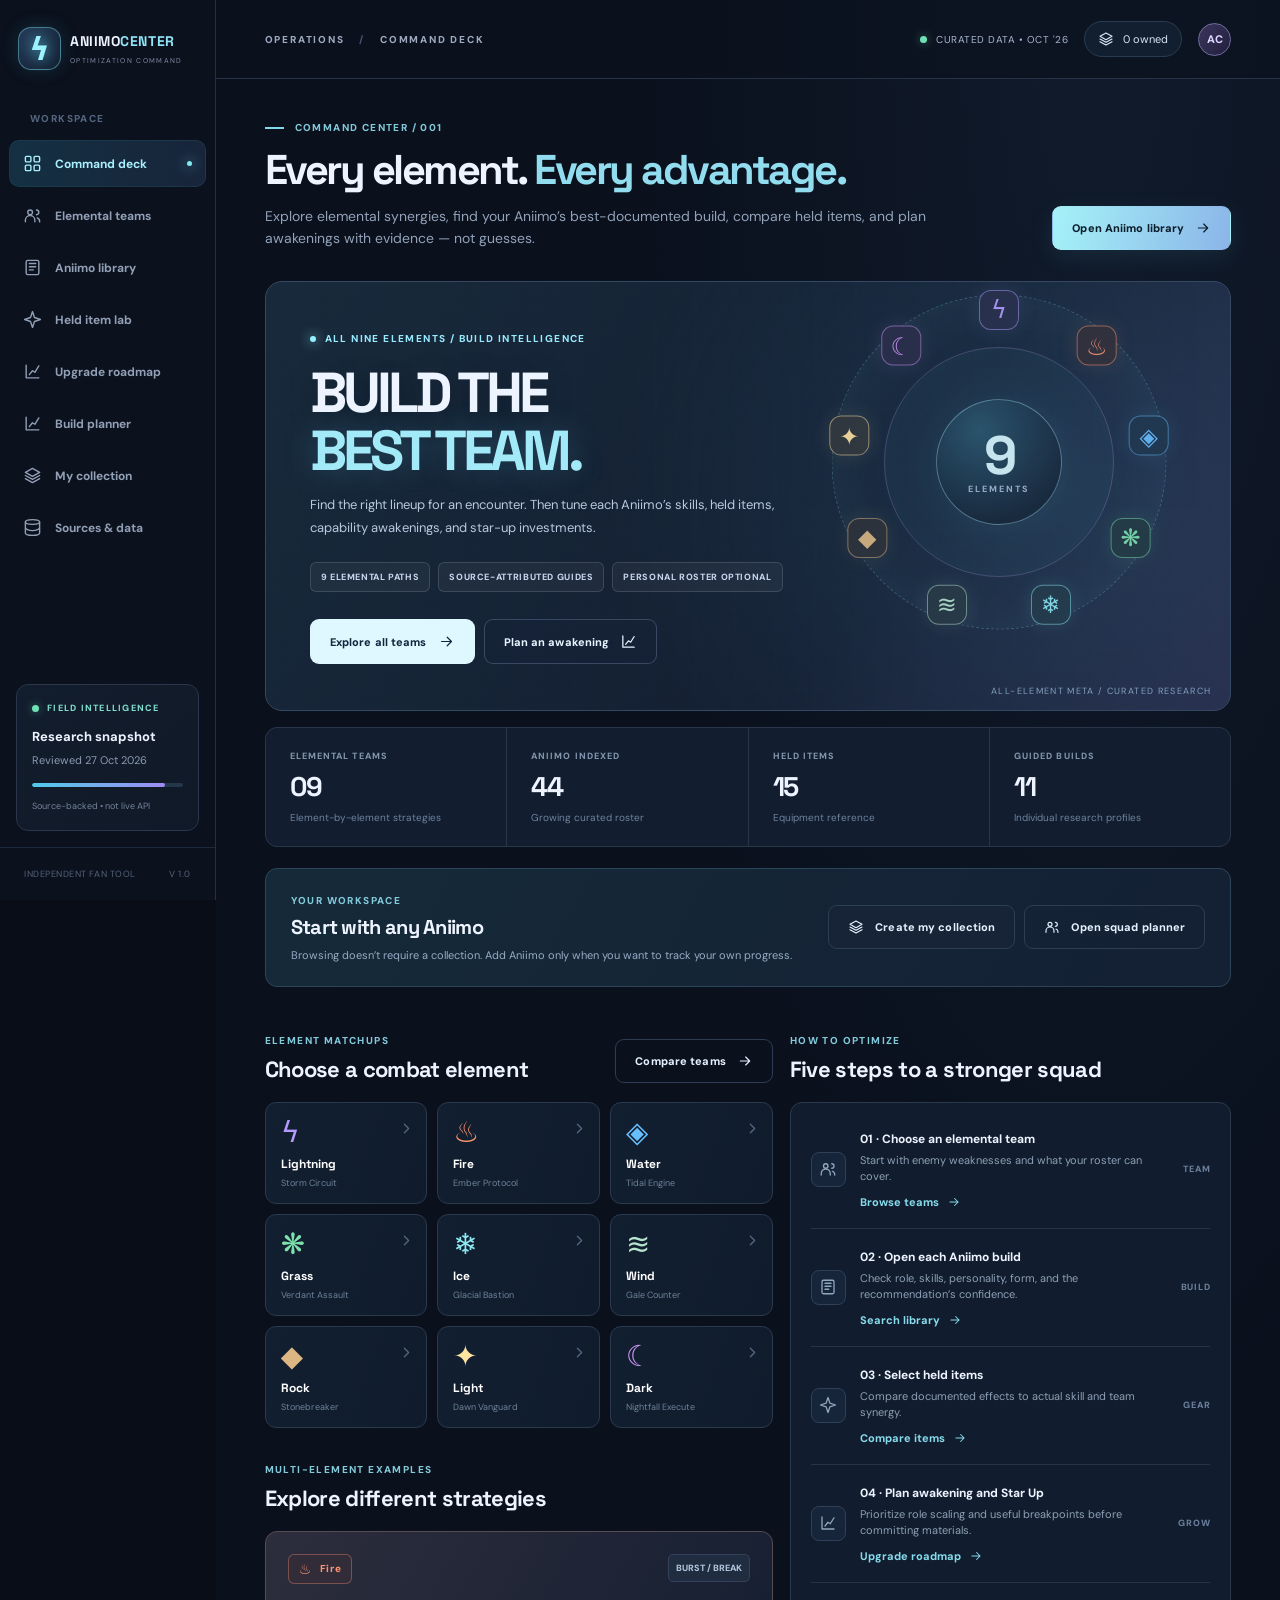
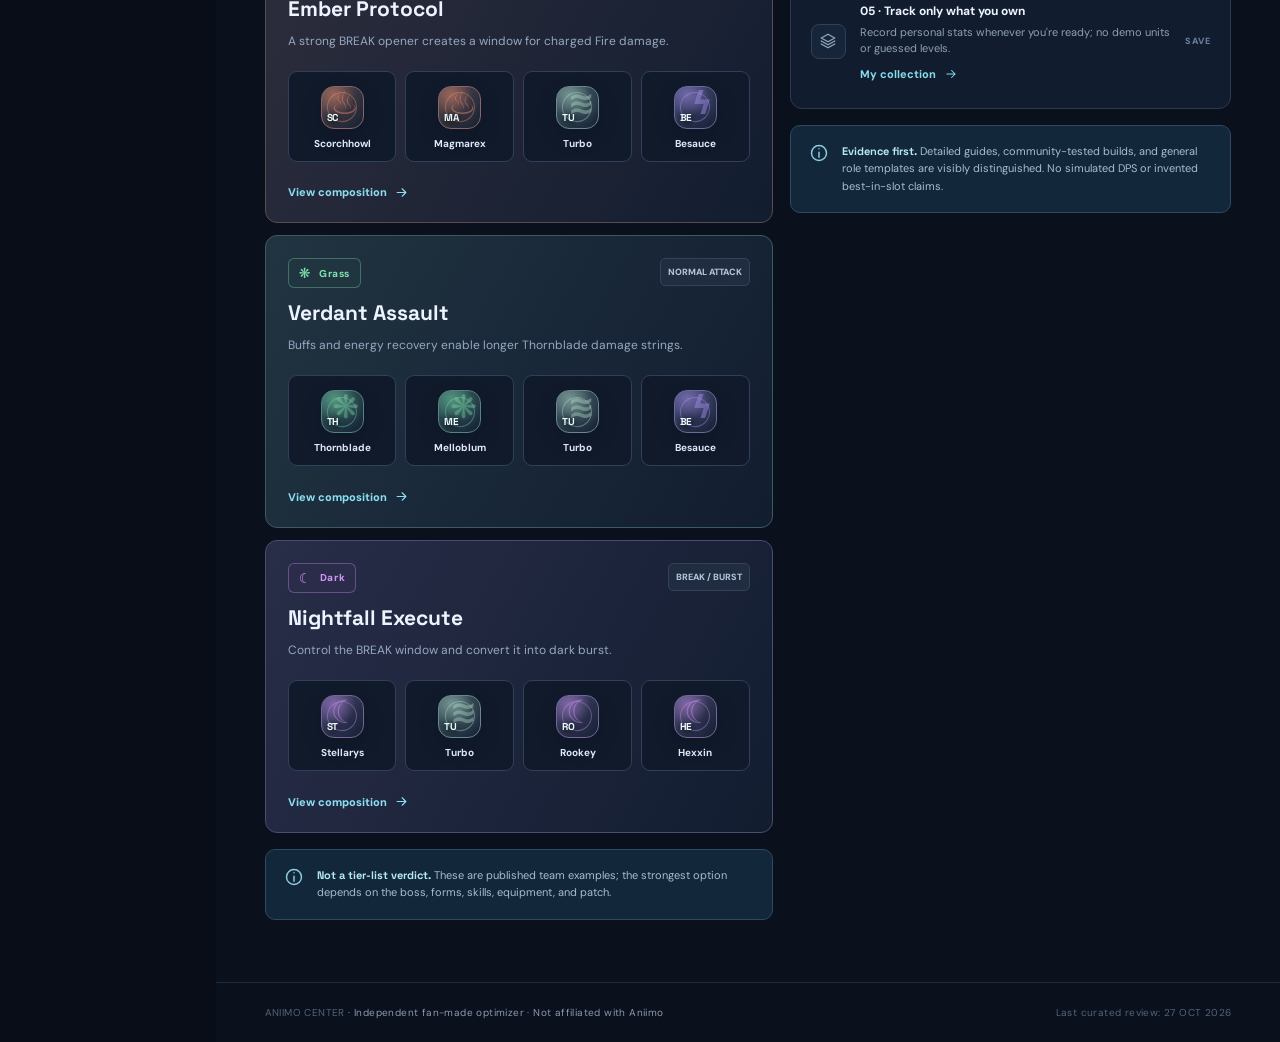
==== commit fde7dc57: "v1.1" ====
--- a/index.html
+++ b/index.html
@@ -1,2 +1,3 @@
 <!doctype html>
-<html lang="en"><head><meta charset="utf-8"><meta name="viewport" content="width=device-width, initial-scale=1,viewport-fit=cover"><meta name="theme-color" content="#080e1a"><meta name="description" content="ANIIMO CENTER — teams, builds, awakening priorities and collection tracking."><title>ANIIMO CENTER — Command Hub</title><link rel="icon" type="image/svg+xml" href="./assets/mark.svg"><link rel="stylesheet" href="./assets/style.css"></head><body><div id="app"></div><script type="module" src="./assets/app.js"></script></body></html>
+<html lang="en"><head><meta charset="utf-8"><meta name="viewport" content="width=device-width, initial-scale=1,viewport-fit=cover"><meta name="theme-color" content="#080e1a"><meta name="description" content="ANIIMO CENTER — team compositions, character builds, awakening priorities, and private collection tracking."><title>ANIIMO CENTER — Command Hub</title><link rel="icon" type="image/svg+xml" href="./assets/mark.svg"><link rel="stylesheet" href="./assets/style.css"></head>
+<body><div id="app"></div><script type="module" src="./assets/app.js"></script></body></html>
--- a/assets/style.css
+++ b/assets/style.css
@@ -9,3 +9,30 @@
 .gear-callout{display:flex;align-items:center;gap:16px;background:#14283a;border:1px solid #35546b;border-radius:12px;padding:19px 21px;margin-bottom:20px;color:#a2e4f0}.gear-callout>svg{flex-shrink:0}.gear-callout>div{flex:1}.gear-callout strong{font-size:13px;color:#dff7ff}.gear-callout p{color:#94b1c5;font-size:11px;line-height:1.6;margin-top:6px}.gear-callout>a{display:flex;gap:8px;align-items:center;font-size:11px;font-weight:800;white-space:nowrap}.item-grid{display:grid;grid-template-columns:repeat(3,minmax(0,1fr));gap:14px}.item-card{border:1px solid #34465a;background:linear-gradient(125deg,#17283c,#111e2e);border-radius:12px;padding:23px;min-width:0;position:relative;overflow:hidden}.item-card:before{content:'';height:90px;width:90px;border-radius:50%;background:#73c5ee18;filter:blur(35px);position:absolute;right:-25px;top:-30px}.item-icon{width:47px;height:47px;border-radius:12px;border:1px solid #53778e;background:#1d4254;display:grid;place-items:center;color:#9eeaf2;margin-bottom:19px}.item-index{position:absolute;right:20px;top:24px;color:#627c95;font-size:9px;letter-spacing:.1em;font-weight:800}.item-card h3{font-size:18px;letter-spacing:-.035em}.item-main{display:inline-block;color:#99c6e4;font-size:9px;font-weight:800;text-transform:uppercase;letter-spacing:.08em;margin-top:9px}.item-card p{font-size:11px;color:#a5b9ce;line-height:1.7;min-height:51px;margin:16px 0}.item-roles{padding:11px 0;border-top:1px solid #314258;display:flex;justify-content:space-between;gap:10px;align-items:center}.item-roles small{color:#788ea7;font-size:9px;font-weight:800}.item-roles strong{font-size:11px;text-align:right}.item-rec{display:flex;gap:8px;color:#8eabbf;font-size:10px;line-height:1.5;align-items:center;margin-top:10px}.item-rec svg{flex-shrink:0}.item-guidance{display:flex;align-items:center;gap:20px;justify-content:space-between;margin-top:20px}.item-guidance>p{max-width:540px;margin:0}.item-guidance .btn{flex-shrink:0}@media(max-width:1100px){.item-grid{grid-template-columns:repeat(2,minmax(0,1fr))}.item-guidance{align-items:start;flex-direction:column}}@media(max-width:760px){.item-grid{grid-template-columns:repeat(2,minmax(0,1fr));gap:9px}.item-card{padding:15px}.item-card h3{font-size:15px}.item-index{font-size:7px;top:20px;right:12px}.item-roles{flex-direction:column;align-items:start}.item-roles strong{text-align:left}.gear-callout{align-items:start;flex-wrap:wrap}.gear-callout>a{margin-left:37px}}@media(max-width:420px){.item-grid{grid-template-columns:1fr}.item-card p{min-height:0}}
 /* Upgrade roadmap */
 .roadmap-top{display:flex;align-items:end;justify-content:space-between;gap:12px;margin-bottom:17px}.roadmap-top h2{font-size:22px;margin-top:8px}.progression-intro{display:flex;gap:20px;align-items:center;border:1px solid color-mix(in srgb,var(--progress-tone) 30%,#364964);background:radial-gradient(ellipse at left,color-mix(in srgb,var(--progress-tone) 12%,transparent),transparent 62%),#172439;border-radius:13px;padding:23px 25px}.progress-intro-copy{flex:1;min-width:0}.progress-intro-copy>div:first-child{display:flex;align-items:center;gap:12px}.progress-intro-copy h2{font-size:29px;letter-spacing:-.06em;margin:12px 0 8px}.progress-intro-copy p{font-size:11px;color:#a4bad0;line-height:1.65;max-width:640px}.progress-intro-copy button{margin-top:14px}.budget-figure{border-left:1px solid #3a4f66;min-width:162px;text-align:center;padding:12px 0 12px 20px}.budget-figure>span{font-size:9px;color:#9ab2c8;letter-spacing:.09em;font-weight:800}.budget-figure strong{display:block;font-size:43px;letter-spacing:-.08em;color:#a3edf6;margin:8px 0}.budget-figure small{color:#7d92ac;font-size:10px}.roadmap-grid{display:grid;grid-template-columns:1fr 1fr;gap:18px;margin:20px 0}.stat-priority-stack{margin:17px 0}.priority-point{display:flex;gap:14px;align-items:center;border-bottom:1px solid #2a4055;padding:15px 0}.priority-point>span:first-child{font-family:var(--display);font-size:20px;color:#90ddec;font-weight:700}.priority-point>div{flex:1}.priority-point strong{font-size:13px}.priority-point p{font-size:10px;color:#8299b1;margin-top:6px}.priority-point>span:last-child{font-size:11px;color:#99d7e0;font-weight:700}.planned-next{background:#15273b;border:1px solid #375168;border-radius:9px;padding:17px;margin-top:18px}.planned-next p{color:#b5c6da;font-size:11px;line-height:1.7;margin-top:9px}.star-track{margin-top:21px;display:grid;gap:11px}.star-milestone{display:flex;gap:13px;align-items:center;padding:13px 14px;background:#172337;border:1px solid #2f4259;border-radius:9px}.star-milestone>span{display:grid;place-items:center;border-radius:8px;background:#20364b;height:31px;width:31px;color:#8aafd1}.star-milestone.complete>span{background:#215045;color:#9ee8ce}.star-milestone>div{flex:1}.star-milestone strong{font-size:12px}.star-milestone small{display:block;color:#829bb0;font-size:10px;margin-top:5px}.star-milestone b{color:#a8e8f0;font-family:var(--display);font-size:20px}.breakpoint-card>p{font-size:11px;line-height:1.7;color:#9cb0c8;margin:14px 0}.breakpoint-row{display:grid;grid-template-columns:repeat(5,1fr);gap:10px;margin-top:20px}.breakpoint-row>span{font-family:var(--display);font-weight:800;font-size:25px;color:#b9ecf5;text-align:center;background:#173145;border:1px solid #365e73;border-radius:9px;padding:18px 8px}.breakpoint-row small{display:block;color:#74a2ba;font-size:8px;letter-spacing:.1em;margin-top:6px}.sources-foot{margin-top:18px}@media(max-width:850px){.roadmap-grid{grid-template-columns:1fr}}@media(max-width:760px){.progression-intro{flex-wrap:wrap;padding:17px;gap:13px}.progression-intro .avatar.xl{width:75px;height:75px}.progression-intro .avatar.xl .avatar-rune{font-size:65px}.budget-figure{border-left:0;border-top:1px solid #344b61;flex-basis:100%;padding:14px 0 0;text-align:left}.budget-figure strong{font-size:32px}.roadmap-top{flex-wrap:wrap}.breakpoint-row{gap:6px}.breakpoint-row>span{font-size:19px;padding:13px 4px}}
+
+/* v1.1 universal command-center layout */
+.universal-hero .hero-panel{background:radial-gradient(ellipse 48% 100% at 84% 50%,#25425b90,transparent),linear-gradient(120deg,#182b3c,#141e32 64%,#262343)}
+.universal-hero .hero-content{max-width:680px}
+.hero-highlight{color:#a2eaf8;text-shadow:0 0 33px #68cbef3d}
+.universal-hero .hero-content h2{font-size:clamp(39px,4.4vw,67px);line-height:1.04}
+.universal-art{right:4%;width:min(40%,420px);height:380px;top:-10px;opacity:.9}
+.universe-ring{position:absolute;left:50%;top:50%;transform:translate(-50%,-50%);border:1px solid #81c8e359;border-radius:50%;box-shadow:0 0 58px #79def115 inset}
+.universe-ring.outer{width:335px;height:335px;border-style:dashed;animation:spin 90s linear infinite}
+.universe-ring.inner{width:230px;height:230px;border-color:#bfb0fa44}
+.universe-core{width:126px;height:126px;border-radius:50%;display:grid;place-content:center;text-align:center;background:radial-gradient(circle at 35% 25%,#2c566f,#162538 76%);border:1px solid #9ed9ed77;box-shadow:0 0 55px #6fd3f42d;position:relative;z-index:1}
+.universe-core strong{font-size:54px;line-height:1;color:#dcfaff;letter-spacing:-.06em}
+.universe-core small{font-size:9px;letter-spacing:.23em;color:#a4b9d3;font-weight:800}
+.universe-node{position:absolute;left:calc(50% - 20px);top:calc(50% - 20px);height:40px;width:40px;display:grid;place-items:center;border:1px solid color-mix(in srgb,var(--node) 55%,transparent);background:color-mix(in srgb,var(--node) 13%,#131e30);color:var(--node);border-radius:12px;font-size:24px;box-shadow:0 0 20px color-mix(in srgb,var(--node) 13%,transparent);transform:rotate(calc(var(--i)*40deg)) translateY(-152px) rotate(calc(var(--i)*-40deg))}
+@keyframes spin{to{transform:translate(-50%,-50%) rotate(360deg)}}
+.command-start{display:flex;align-items:center;justify-content:space-between;gap:24px;border:1px solid #2d455a;background:linear-gradient(120deg,#152a39,#142034);border-radius:12px;padding:21px 25px;margin-top:21px}
+.command-start h2{margin:6px 0;font-size:20px;letter-spacing:-.035em}
+.command-start p{max-width:600px;font-size:11px;line-height:1.65;color:#96acc4}
+.command-start-actions{display:flex;gap:9px;flex-wrap:wrap}
+.overview-mini-teams{display:grid;gap:12px}
+.overview-mini-teams .team-preview{min-width:0}
+.checklist .mini-link{margin-top:10px;padding:0;background:transparent;border:0;color:#86dbec;display:inline-flex;align-items:center;gap:8px;font-weight:750;font-size:11px}
+.upgrade-empty{margin:18px 0 22px;min-height:290px}
+.upgrade-empty p{max-width:460px;margin:0 auto 20px}
+@media(max-width:1140px){.universal-art{right:-20px;opacity:.5}.universal-hero .hero-content{max-width:640px}}
+@media(max-width:760px){.universal-hero .hero-panel{min-height:440px}.universal-hero .hero-content{padding:30px 24px;max-width:none}.universal-hero .hero-content h2{font-size:clamp(38px,8vw,55px)}.universal-hero .hero-content p{max-width:420px}.universal-hero .hero-buttons{margin-top:28px}.universal-art{right:-88px;top:140px;opacity:.21;transform:scale(.8)}.command-start{flex-direction:column;align-items:start;padding:19px}.command-start-actions{width:100%}.command-start-actions .btn{white-space:normal}.universe-ring.outer{animation:none}}
+@media(max-width:420px){.universal-hero .hero-panel{min-height:475px}.universal-hero .hero-content h2{font-size:40px}.universal-hero .hero-buttons{margin-top:21px;align-items:stretch}.universal-art{top:175px;right:-115px;opacity:.15}.hero-highlight{display:inline-block}}
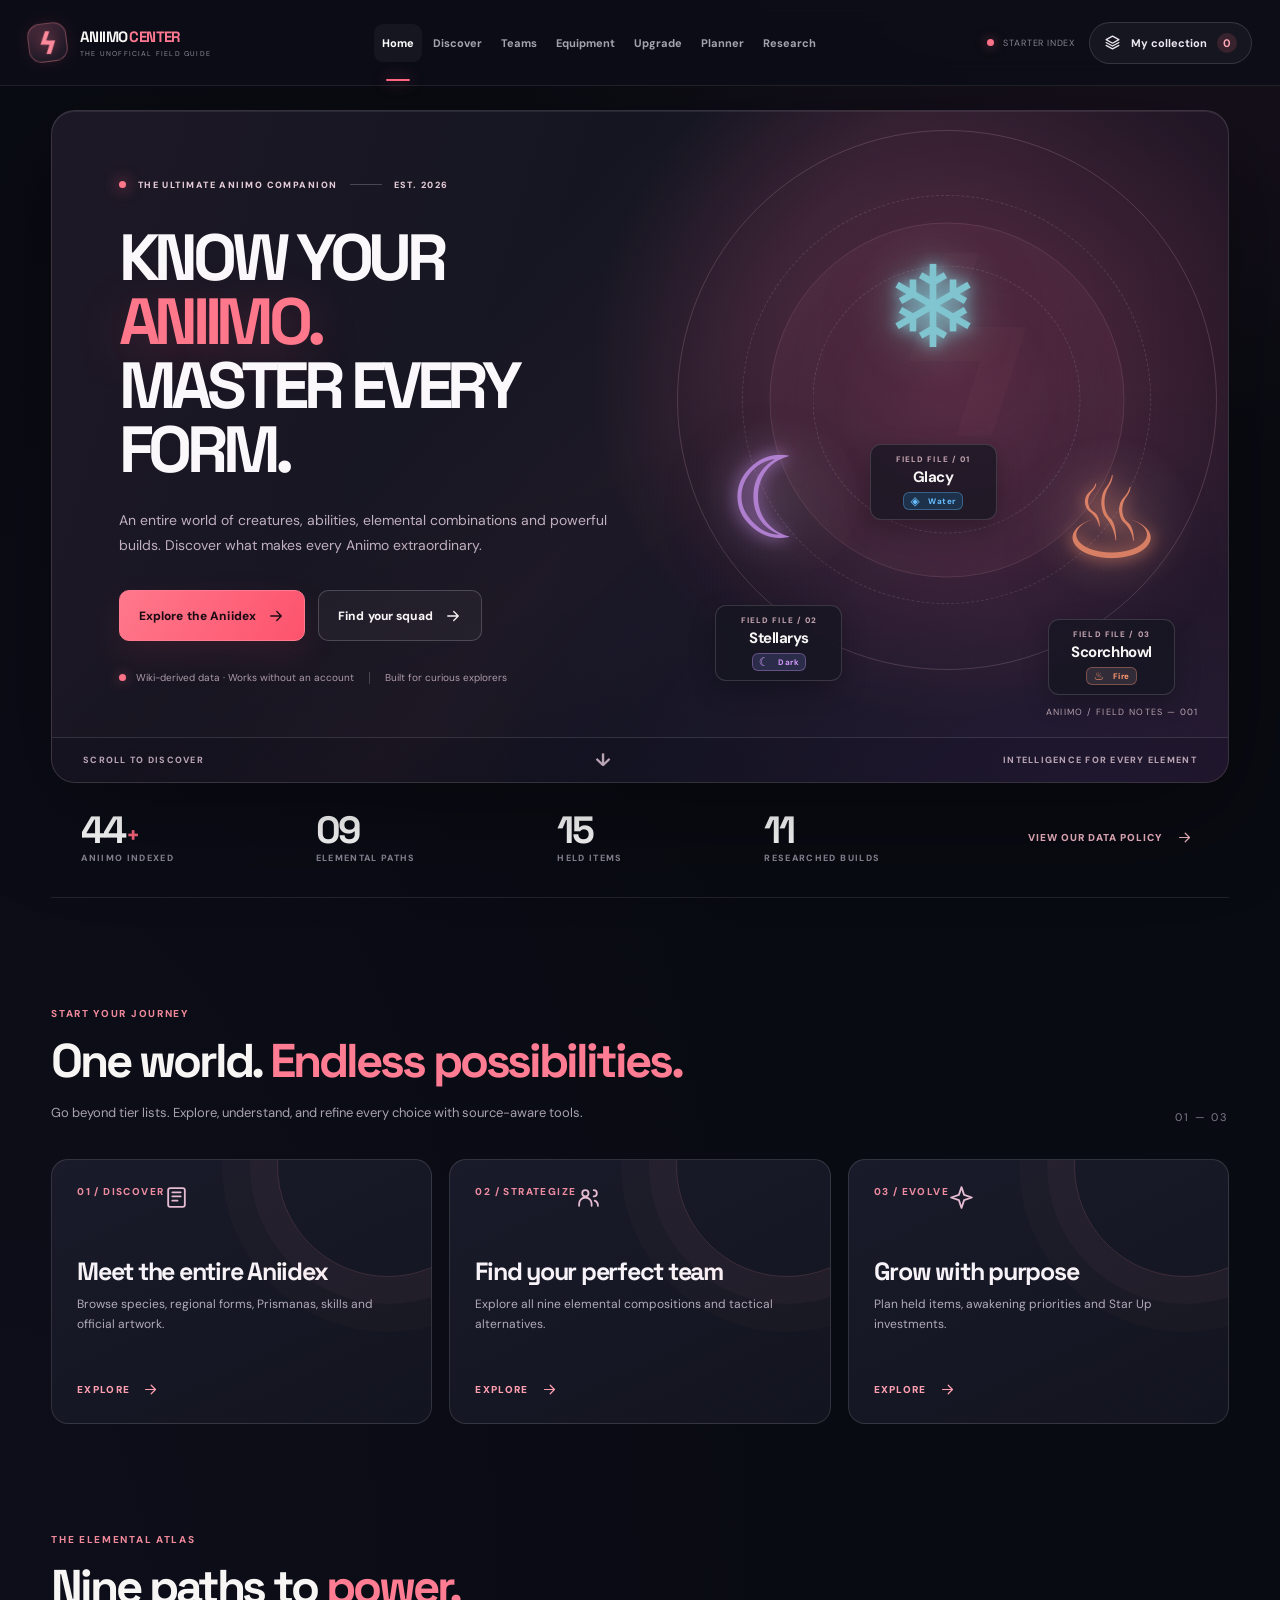
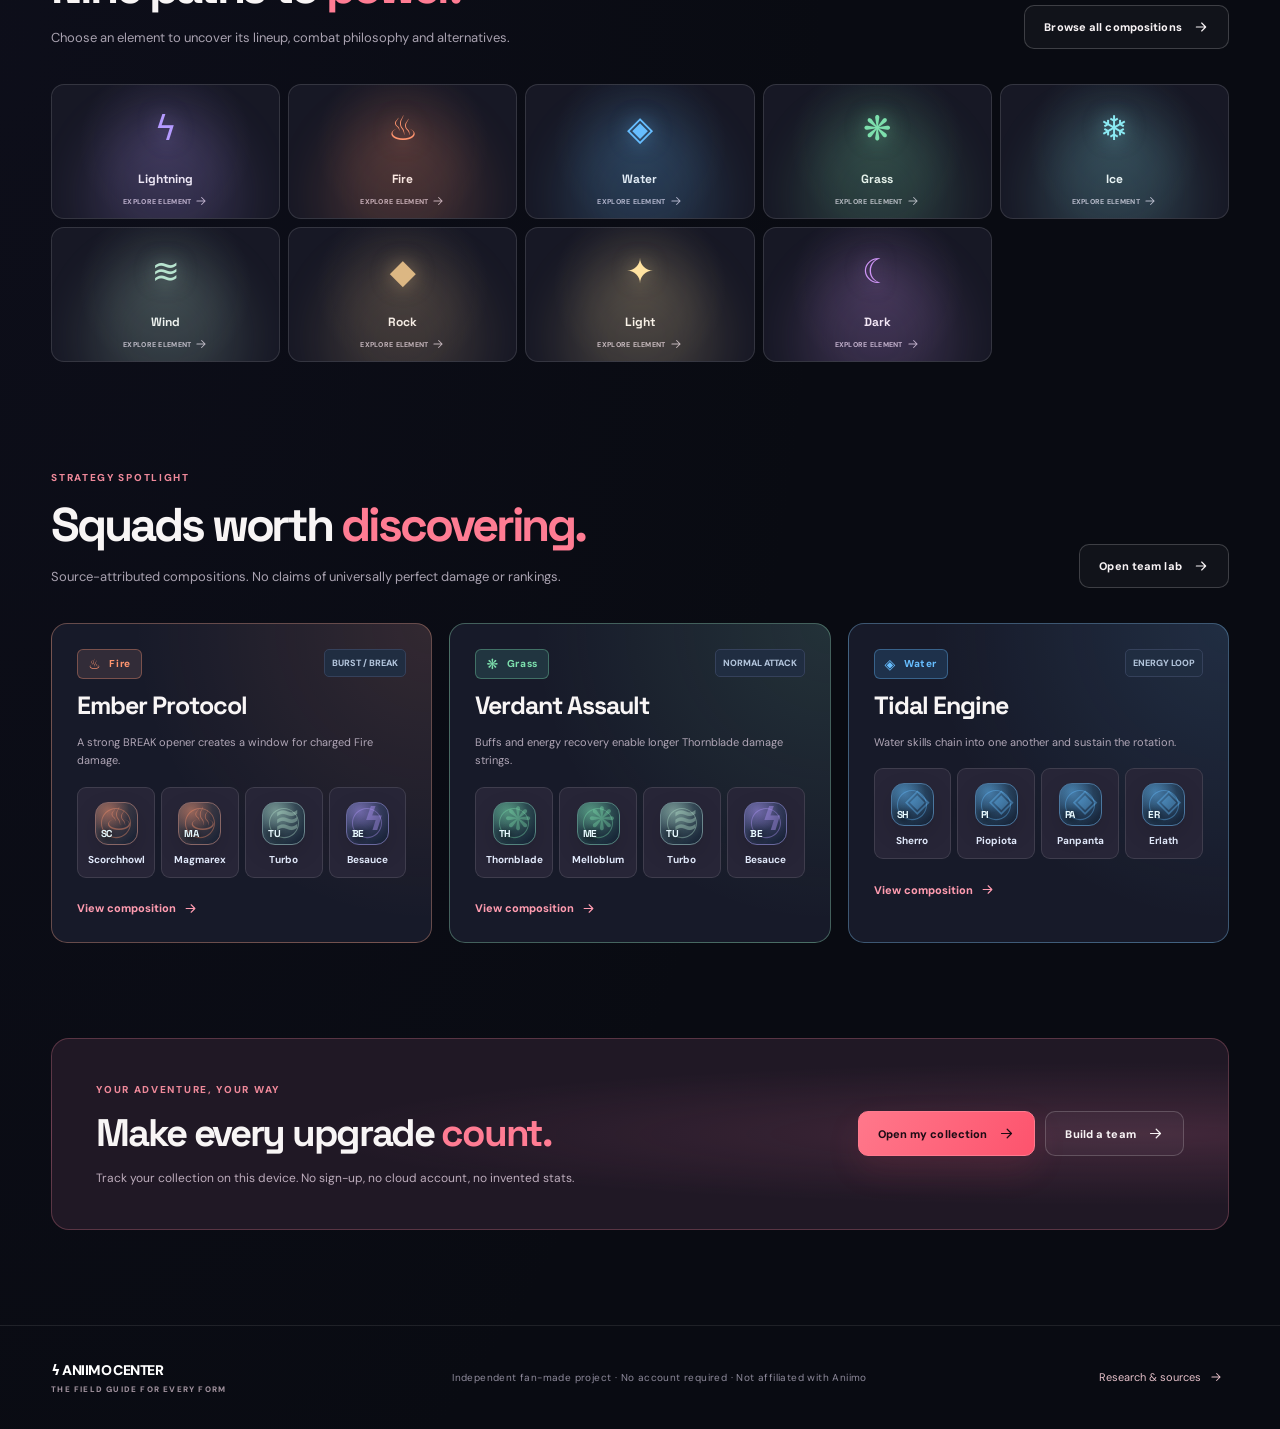
==== commit 38f6fddc: "feat(ui): redesign ANIIMO CENTER as cinematic field guide v1.3" ====
--- a/index.html
+++ b/index.html
@@ -1,3 +1,3 @@
 <!doctype html>
-<html lang="en"><head><meta charset="utf-8"><meta name="viewport" content="width=device-width, initial-scale=1,viewport-fit=cover"><meta name="theme-color" content="#080e1a"><meta name="description" content="ANIIMO CENTER — team compositions, character builds, awakening priorities, and private collection tracking."><title>ANIIMO CENTER — Command Hub</title><link rel="icon" type="image/svg+xml" href="./assets/mark.svg"><link rel="stylesheet" href="./assets/style.css"></head>
+<html lang="en"><head><meta charset="utf-8"><meta name="viewport" content="width=device-width, initial-scale=1,viewport-fit=cover"><meta name="theme-color" content="#0c0d17"><meta name="description" content="ANIIMO CENTER — discover every Aniimo form, explore elemental teams, build strategies, held items, and track your private collection. No account required."><title>ANIIMO CENTER — The Aniimo Field Guide</title><link rel="icon" type="image/svg+xml" href="./assets/mark.svg"><link rel="stylesheet" href="./assets/style.css"></head>
 <body><div id="app"></div><script type="module" src="./assets/app.js"></script></body></html>
--- a/assets/style.css
+++ b/assets/style.css
@@ -36,3 +36,494 @@
 @media(max-width:1140px){.universal-art{right:-20px;opacity:.5}.universal-hero .hero-content{max-width:640px}}
 @media(max-width:760px){.universal-hero .hero-panel{min-height:440px}.universal-hero .hero-content{padding:30px 24px;max-width:none}.universal-hero .hero-content h2{font-size:clamp(38px,8vw,55px)}.universal-hero .hero-content p{max-width:420px}.universal-hero .hero-buttons{margin-top:28px}.universal-art{right:-88px;top:140px;opacity:.21;transform:scale(.8)}.command-start{flex-direction:column;align-items:start;padding:19px}.command-start-actions{width:100%}.command-start-actions .btn{white-space:normal}.universe-ring.outer{animation:none}}
 @media(max-width:420px){.universal-hero .hero-panel{min-height:475px}.universal-hero .hero-content h2{font-size:40px}.universal-hero .hero-buttons{margin-top:21px;align-items:stretch}.universal-art{top:175px;right:-115px;opacity:.15}.hero-highlight{display:inline-block}}
+
+/* v1.2: public Aniidex + full per-form reference detail */
+.avatar.has-art{overflow:hidden;background:radial-gradient(circle at 48% 40%,color-mix(in srgb,var(--unit-color) 22%,#142338),#111a2b 72%)}
+.avatar.has-art>img{position:absolute;inset:3%;width:94%;height:94%;object-fit:contain;z-index:4;filter:drop-shadow(0 5px 8px #0005)}
+.avatar.has-art .avatar-initial{opacity:.18}
+.avatar.has-art .avatar-rune{opacity:.12}
+.dex-status{display:grid;grid-template-columns:minmax(0,1fr) auto;gap:22px;align-items:center;margin-bottom:20px;background:linear-gradient(120deg,#152b3c,#141c2e)!important}
+.dex-status-main{margin-top:9px}.dex-status-main p{color:#94aabd;font-size:11px;line-height:1.7;margin-top:8px}.dex-status-main a{color:#9be6f5;text-decoration:underline;text-underline-offset:3px}
+.live-state{display:inline-flex;align-items:center;gap:9px;border:1px solid #445c76;border-radius:30px;padding:8px 12px;color:#c6dff7;font-size:10px;letter-spacing:.09em;font-weight:800;background:#1a2a43}
+.live-state i{background:#89d8ed;box-shadow:0 0 10px #6ef4ff70;border-radius:50%;width:7px;height:7px}
+.live-state.good{color:#aeffe3;border-color:#427c74;background:#193b3a}.live-state.good i{background:#83e8c4}
+.live-state.warn{color:#ffdab4;background:#49352a;border-color:#6e4e33}.live-state.warn i{background:#f7c173}
+.dex-metrics{display:flex;gap:22px}.dex-metrics>div{min-width:100px;border-left:1px solid #394b61;padding-left:19px}.dex-metrics strong{display:block;font-size:27px;color:#a6f0fa;letter-spacing:-.05em}.dex-metrics span{display:block;color:#8ca4bb;font-size:9px;margin-top:5px;letter-spacing:.04em}
+.dex-error{color:#e1bd95;display:block;margin-top:9px;font-size:10px}
+.dex-card .library-open{min-height:184px}.dex-card-info{display:flex;align-items:center;flex-wrap:wrap;gap:6px 9px;padding:0 11px 10px;font-size:9px;color:#91abc2;font-weight:700}
+.dex-number{color:#8ce4f6}.dex-prismana{color:#dcc4ff;border:1px solid #6d519f77;background:#8a65cc20;padding:3px 6px;border-radius:5px;font-size:8px;letter-spacing:.04em}.dex-form-count{color:#b0c2d2}
+.dex-grid .avatar.lg{width:84px;height:84px}.dex-grid .avatar.lg img{object-fit:contain}
+.dex-official{background:linear-gradient(160deg,#132337,#0e1828);padding:20px;border:1px solid #34536d;border-radius:14px;margin:8px 0 23px}
+.dex-official-head{display:flex;justify-content:space-between;gap:14px}.dex-official-head h3{font-size:20px;margin:7px 0}.dex-official-head p{font-size:11px;color:#9db4ca;line-height:1.6}.dex-official-head .text-action{flex-shrink:0;align-self:start}
+.dex-form-tabs{display:flex;gap:7px;overflow-x:auto;padding:14px 0 18px;margin-top:10px;scrollbar-width:thin}
+.dex-form-tab{border:1px solid #3a526b;color:#a8bfd3;background:#1c2b42;padding:9px 12px;white-space:nowrap;border-radius:8px;font-weight:800;font-size:10px;transition:background .15s}
+.dex-form-tab:hover,.dex-form-tab.active{color:#071c2a;border-color:#9ceff6;background:#b0eef4}
+.dex-form-detail{display:grid;grid-template-columns:180px minmax(0,1fr);gap:21px;align-items:start}
+.dex-form-portrait{position:relative;display:grid;place-items:center;min-height:214px;overflow:hidden;border:1px solid #405a75;border-radius:12px;background:radial-gradient(ellipse at 54% 40%,#2e568a 0%,#172a43 60%,#121e32 100%)}
+.dex-form-portrait img{width:100%;height:175px;object-fit:contain;filter:drop-shadow(0 12px 12px #0007)}
+.dex-form-portrait .avatar{margin:33px}.dex-form-caption{color:#b4e7f5;font-weight:800;font-size:10px;letter-spacing:.09em;text-align:center;margin-top:1px;padding:6px 8px 13px}
+.dex-form-attributes p{font-size:11px;color:#afc1d3;line-height:1.75;margin:12px 0}.dex-form-badges{display:flex;gap:6px;flex-wrap:wrap;align-items:center}
+.dex-statgrid{display:grid;grid-template-columns:repeat(4,minmax(0,1fr));gap:7px}.dex-stat{padding:11px 8px;background:#1e344a;border:1px solid #33516d;border-radius:8px;text-align:center}.dex-stat small{display:block;color:#91abc1;font-size:9px;letter-spacing:.07em;font-weight:800}.dex-stat strong{display:block;color:#d5eef9;font-size:21px;margin-top:5px}.dex-stat.total{background:#1f3f4b;border-color:#457e81}.dex-stat.total strong{color:#98fbeb}
+.dex-skill-list{display:grid;gap:8px;margin:12px 0}.dex-skill{border:1px solid #2f4a60;border-radius:9px;background:#17263a;padding:13px}.dex-skill>div:first-child{display:flex;flex-direction:column;gap:4px}.dex-skill strong{font-size:12px}.dex-skill span{font-size:9px;color:#8dc6de}.dex-skill-numbers{font-size:9px;color:#9ac8ce;letter-spacing:.04em;margin-top:7px}.dex-skill p,.dex-traits p{font-size:11px;line-height:1.65;color:#a3bbd0;margin-top:7px}.dex-traits{display:grid;gap:8px;margin-top:14px}.dex-traits>div{border:1px solid #31445a;border-radius:9px;padding:12px;background:#1c293c}
+.dex-facts{display:grid;grid-template-columns:repeat(3,1fr);gap:8px;margin-top:17px}.dex-facts>div{border:1px solid #32485e;padding:12px;border-radius:9px;background:#17263a}.dex-facts strong{color:#90e6f3;font-size:9px;letter-spacing:.11em}.dex-facts p{margin-top:7px;color:#b9cadb;font-size:10px;line-height:1.55;overflow-wrap:anywhere}
+.dex-unavailable{background:#2d2938;border:1px solid #746588;color:#ccbfe2;padding:13px 16px;border-radius:9px;font-size:11px;line-height:1.65;margin:13px 0}.dex-unavailable a{color:#b5edf5;text-decoration:underline}
+@media(max-width:1130px){.dex-status{grid-template-columns:1fr}.dex-metrics{justify-content:space-between}.dex-metrics>div{flex:1}}
+@media(max-width:760px){.dex-status{padding:16px!important}.dex-metrics{gap:7px}.dex-metrics>div{padding-left:10px;min-width:0}.dex-metrics strong{font-size:22px}.dex-metrics span{font-size:8px}.dex-card .library-open{min-height:166px}.dex-card-info{padding:0 7px 8px}.dex-official{padding:12px;margin-left:-6px;margin-right:-6px}.dex-official-head{flex-direction:column}.dex-form-detail{grid-template-columns:1fr;gap:12px}.dex-form-portrait{min-height:220px}.dex-form-portrait img{height:190px}.dex-statgrid{grid-template-columns:repeat(4,minmax(0,1fr))}.dex-stat strong{font-size:18px}.dex-stat{padding:8px 3px}.dex-facts{grid-template-columns:1fr}.dex-official-head h3{font-size:18px}}
+@media(max-width:420px){.live-toolbar .select-wrap{flex:1 1 41%}.dex-grid .avatar.lg{width:70px;height:70px}.dex-card .library-open{min-height:160px}.dex-form-portrait{min-height:175px}.dex-statgrid{grid-template-columns:repeat(3,minmax(0,1fr))}}
+.dex-collection-form{color:#adcbe3;font-size:10px;margin:0 0 8px;letter-spacing:.04em}
+
+.dex-comparison{margin-top:17px;padding:14px;background:#192f3c;border:1px solid #3b6471;border-radius:11px}.dex-comparison h4{font-size:15px;margin:8px 0 10px}.dex-comparison>small{display:block;color:#849daf;font-size:9px;margin-top:10px;line-height:1.6}.dex-element-delta{display:flex;flex-wrap:wrap;gap:7px}.dex-element-delta span{padding:8px;border:1px solid #38546e;border-radius:7px;font-size:10px;color:#a5c9dd;background:#1b3148}.dex-delta-caption{color:#95e8ed;font-size:11px;margin:10px 0}.dex-delta-grid{display:grid;grid-template-columns:repeat(6,minmax(0,1fr));gap:6px;margin-top:13px}.dex-delta{background:#142639;border:1px solid #305063;border-radius:7px;text-align:center;padding:10px 3px}.dex-delta small{display:block;color:#9db4c8;font-size:9px}.dex-delta strong{display:block;font-size:19px;margin-top:5px;color:#c3d2db}.dex-delta.up strong{color:#77f0c8}.dex-delta.down strong{color:#ffab9f}
+@media(max-width:600px){.dex-delta-grid{grid-template-columns:repeat(3,minmax(0,1fr))}}
+
+/* ━━━━━━━━━━━━━━━━━━━━━━━━━━━━━━━━━━━━━━━━━━━━━━━━━━━━━━━━━━━━━━━
+   ANIIMO CENTER · EXPEDITION EDITION / V1.3
+   Distinctive cinematic front-end, lightweight native interactions.
+   ━━━━━━━━━━━━━━━━━━━━━━━━━━━━━━━━━━━━━━━━━━━━━━━━━━━━━━━━━━━━━━━ */
+:root {
+  --bg:#090b12;--bg2:#0f111c;--panel:#161927;--panel2:#191e2c;
+  --edge:#303342;--text:#f8f5f5;--muted:#a19daa;
+  --cyan:#ff748c;--violet:#bd99ec;--accent:#ff657e;
+  --shadow:0 24px 72px #02030960;
+  --display:'Space Grotesk',system-ui,sans-serif;
+  --font:'DM Sans',system-ui,sans-serif;
+}
+html{scroll-padding-top:104px}
+body{background:#090b12;color:var(--text)}
+body::selection{background:#ff657e;color:#fff}
+body .app-shell{display:block;min-height:100vh}
+body .main-area{background:radial-gradient(ellipse 65% 23% at 97% -8%,#6a2c5040,transparent),radial-gradient(ellipse 65% 55% at 0 54%,#25204726,transparent),#090b12;min-height:100vh}
+body button:focus-visible,body a:focus-visible,body input:focus-visible{outline-color:#ff8b9f}
+body .topbar{position:sticky;top:0;z-index:32;height:86px;padding:0 28px;background:#0c0d17ed;border-bottom:1px solid #ffffff15;backdrop-filter:blur(15px)}
+body .topbar-inner{width:min(1536px,100%);height:100%;margin:auto;display:flex;align-items:center;gap:24px}
+body .horizon-brand{flex:0 0 auto;display:flex;align-items:center;gap:13px;margin:0;padding:0;background:transparent;color:var(--text);border:0;min-width:207px;text-align:left}
+body .horizon-brand .brand-mark{width:39px;height:39px;border-radius:13px;transform:rotate(-7deg);border:1px solid #ff8e9c5c;background:linear-gradient(155deg,#422838,#1a1825 80%);box-shadow:0 0 18px #ff697e19}
+body .horizon-brand .brand-bolt{color:#ff8a9c;text-shadow:0 0 16px #ff677d9c;font-size:30px;transform:rotate(7deg)}
+body .horizon-brand strong{font-size:17px;letter-spacing:-.04em;font-weight:800;white-space:nowrap}
+body .horizon-brand strong span{color:#ff7891;margin-left:2px}
+body .horizon-brand small{font-size:8px;color:#8f8b9c;letter-spacing:.17em;margin-top:3px}
+.horizon-nav{display:flex;align-items:center;gap:3px;flex:1;justify-content:center;min-width:0}
+.horizon-link{font-size:12px;white-space:nowrap;border:0;border-radius:9px;background:none;color:#a5a2b0;font-weight:750;padding:13px 11px;position:relative;transition:color .2s,background .2s}
+.horizon-link:hover{background:#ffffff09;color:#fff}
+.horizon-link.active{color:#fff;background:#ffffff0b}
+.horizon-link.active:after{content:"";position:absolute;bottom:-19px;left:25%;right:25%;height:2px;border-radius:3px;background:#ff657e;box-shadow:0 0 15px #ff657e9b}
+body .top-actions{flex:0 0 auto;gap:14px}
+body .top-status{color:#858390;font-size:9px;white-space:nowrap;letter-spacing:.09em}
+body .top-status i,.signal-dot{background:#ff7389;box-shadow:0 0 12px #ff738986;animation:breathe 3.6s ease-in-out infinite}
+.collection-shortcut{display:flex;align-items:center;gap:10px;border:1px solid #ffffff22;border-radius:100px;background:#ffffff0a;color:#ede8ef;padding:10px 14px;font-weight:750;font-size:11px;white-space:nowrap;transition:border-color .2s,background .2s}
+.collection-shortcut:hover,.collection-shortcut.active{border-color:#ff768c78;background:#ff768c12}
+.collection-shortcut b{display:grid;place-items:center;min-width:20px;height:20px;padding:0 5px;border-radius:99px;background:#ff718227;color:#ffa9b5}
+.menu-trigger{display:none;background:#181a27;border:1px solid #363442;color:#faf4f7;border-radius:10px;padding:9px}
+.mobile-drawer{display:none}
+body main{width:min(1536px,100%);max-width:none;padding:55px clamp(23px,4vw,76px) 95px;margin:auto}
+body:has(.cinematic-hero) main{padding-top:24px}
+body .page-heading{margin-bottom:35px;padding-top:16px}
+body .page-heading h1{font-size:clamp(42px,4.1vw,69px);letter-spacing:-.075em;line-height:1.04;font-weight:750;margin:15px 0}
+body .page-heading h1 em{color:#ff788d}
+body .page-heading p{max-width:740px;color:#a4a0af;line-height:1.75;font-size:13px}
+body .eyebrow,body .section-kicker{color:#ef899a;letter-spacing:.17em;font-size:10px}
+body .microline{background:#ff6d84}
+body .btn{border-radius:10px;min-height:43px;font-size:11px;letter-spacing:.01em;font-weight:800;transition:transform .2s,border-color .2s,background .2s,box-shadow .2s}
+body .btn:hover{transform:translateY(-2px)}
+body .btn.primary,body .btn.light{background:linear-gradient(120deg,#ff788b,#fd536d);border-color:#ff7a8e;color:#1c0b14;box-shadow:0 14px 34px #f64c681c}
+body .btn.primary:hover,body .btn.light:hover{box-shadow:0 17px 40px #f64c6847}
+body .btn.outline{background:#ffffff09;border:1px solid #ffffff30;color:#f8f3f5}
+body .btn.outline:hover{background:#ffffff15;border-color:#ff839a77}
+body .btn.secondary,body .btn.subtle{background:#23222d;border-color:#42404b;color:#f4eef2}
+body .btn.ghost-link,body .btn.ghost{border-color:#ffffff35;color:#e5dfe7}
+body .btn:active{transform:translateY(0)}
+body .page-footer{width:min(1536px,100%);margin:auto;padding:35px clamp(23px,4vw,76px);background:none;border-top:1px solid #ffffff17;align-items:center;color:#8f8b9c}
+.footer-brand{font-size:14px;color:#fff;font-weight:850;letter-spacing:-.04em}
+.footer-brand small{font-size:8px;display:block;color:#9f909c;margin-top:5px;letter-spacing:.15em}
+.footer-link{border:0;background:transparent;color:#e6c1ca;font-size:11px;display:flex;align-items:center;gap:8px}
+
+/* Landing: visual storytelling, no dashboard tiles above the fold */
+.cinematic-hero{border:1px solid #ffffff1f;min-height:650px;position:relative;overflow:hidden;border-radius:24px;background:linear-gradient(106deg,#1d1826 2%,#141521 48%,#251626 100%);display:grid;grid-template-columns:54% 46%;box-shadow:inset 0 1px #ffffff13,0 30px 110px #0005}
+.cinematic-hero:before{content:"";position:absolute;inset:0;background:radial-gradient(circle at 76% 38%,#e3609054,transparent 36%),radial-gradient(ellipse at 90% 110%,#504c9d35,transparent 48%),linear-gradient(160deg,#0000 48%,#00000044);pointer-events:none}
+.cinematic-hero:after{content:"";position:absolute;inset:0;pointer-events:none;opacity:.20;background-image:linear-gradient(#ffffff09 1px,transparent 1px),linear-gradient(90deg,#ffffff09 1px,transparent 1px);background-size:92px 92px;mask-image:linear-gradient(90deg,transparent 25%,black)}
+.hero-ambient{position:absolute;inset:0;pointer-events:none;background:linear-gradient(128deg,transparent 35%,#ac567810 50%,transparent 63%)}
+.hero-copy{z-index:3;position:relative;padding:clamp(50px,5.3vw,90px) 0 98px clamp(32px,5.2vw,87px);display:flex;flex-direction:column;align-items:flex-start}
+.cinema-eyebrow{display:flex;align-items:center;gap:12px;letter-spacing:.16em;font-size:9px;font-weight:850;color:#e4cbd7;white-space:nowrap}
+.cinema-eyebrow>i{height:7px;width:7px;border-radius:50%;background:#ff7789;box-shadow:0 0 15px #ff607f}
+.eyebrow-line{height:1px;width:32px;background:#ffffff36}
+.hero-copy h1{font-size:clamp(44px,5.1vw,87px);line-height:.98;letter-spacing:-.082em;font-weight:800;margin:35px 0 26px;text-wrap:balance;color:#fbf8fb}
+.hero-copy h1 span{color:#ff778b;text-shadow:0 10px 52px #ff627e3f}
+.hero-copy>p{color:#c0afbf;line-height:1.8;font-size:14px;max-width:490px}
+.hero-copy .hero-buttons{display:flex;gap:13px;align-items:center;flex-wrap:wrap;margin:32px 0 0}
+.hero-copy .hero-buttons .btn{font-size:12px;padding:14px 19px;min-height:51px}
+.hero-footnote{display:flex;align-items:center;gap:10px;font-size:10px;color:#ae9ba9;margin-top:30px;flex-wrap:wrap}
+.footnote-divider{display:inline-block;height:12px;width:1px;background:#ffffff33;margin:0 5px}
+.hero-stage{min-width:0;position:relative;isolation:isolate;z-index:2}
+.stage-ring{position:absolute;width:540px;height:540px;left:48%;top:43%;transform:translate(-50%,-50%);border-radius:50%;border:1px solid #ffcad62c;pointer-events:none}
+.stage-ring.ring-one:before,.stage-ring.ring-two:after{content:"";position:absolute;inset:12%;border-radius:50%;border:1px dashed #ffffff20}
+.stage-ring.ring-two{width:355px;height:355px;border-color:#ffb3c526;box-shadow:0 0 85px #ff86a317 inset}
+.stage-sigil{position:absolute;top:36%;left:52%;font-size:240px;font-weight:900;color:#ff9cac08;transform:translate(-50%,-50%);pointer-events:none}
+.stage-creature{position:absolute;display:flex;flex-direction:column;align-items:center;justify-content:center;background:none;border:0;padding:0;color:var(--text);transition:transform .35s ease;z-index:2}
+.stage-creature:hover{transform:translateY(-8px) scale(1.035);z-index:6}
+.stage-creature.figure-1{top:9%;left:18%;width:55%;height:52%;z-index:3}
+.stage-creature.figure-2{top:42%;left:-4%;width:42%;height:43%}
+.stage-creature.figure-3{top:46%;right:0;width:43%;height:41%}
+.stage-art{display:grid;place-items:center;width:100%;height:78%;filter:drop-shadow(0 18px 34px #0006)}
+.stage-creature .avatar.xl{width:min(100%,280px);height:min(100%,275px);border:0;box-shadow:none;background:transparent;border-radius:0;overflow:visible;filter:none}
+.stage-creature .avatar.xl img{inset:0;width:100%;height:100%;object-fit:contain;filter:drop-shadow(0 16px 15px #0008)}
+.stage-creature .avatar.xl .avatar-halo,.stage-creature .avatar.xl .avatar-rune,.stage-creature .avatar.xl .avatar-initial{display:none}
+.stage-creature .avatar.xl:not(.has-art){width:160px;height:160px;display:grid;place-items:center;background:radial-gradient(circle,#ffffff14,transparent 75%);border-radius:50%}
+.stage-creature .avatar.xl:not(.has-art) .avatar-rune{display:block;opacity:.65}
+.stage-label{display:flex;flex-direction:column;align-items:center;background:#151521b8;backdrop-filter:blur(10px);border:1px solid #ffffff24;border-radius:11px;padding:9px 16px;box-shadow:0 8px 25px #0004;min-width:127px;max-width:100%}
+.stage-label small{color:#c0a1ae;font-size:8px;font-weight:850;letter-spacing:.14em}
+.stage-label b{font-size:15px;margin:3px 0 5px;letter-spacing:-.03em}
+.stage-label .element{font-size:8px;padding:2px 6px;min-height:auto}
+.stage-coordinate{position:absolute;right:29px;bottom:64px;color:#bfa9b6;letter-spacing:.15em;font-size:9px}
+.hero-bottom-line{position:absolute;bottom:0;left:0;right:0;height:45px;border-top:1px solid #ffffff21;background:#07071120;display:flex;justify-content:space-between;align-items:center;color:#b9a4b4;letter-spacing:.14em;font-size:9px;font-weight:800;padding:0 31px;z-index:4}
+.scroll-mark{font-size:18px;line-height:1}
+.stats-ribbon{display:flex;align-items:center;justify-content:space-between;gap:20px;padding:28px 30px 33px;border-bottom:1px solid #ffffff18}
+.stats-ribbon>div{display:flex;flex-direction:column;gap:3px}
+.stats-ribbon strong{font-size:38px;color:#fff;line-height:1;letter-spacing:-.07em;font-weight:800}
+.stats-ribbon strong span{color:#ff667e;font-size:23px;margin-left:2px}
+.stats-ribbon small{font-size:9px;letter-spacing:.15em;font-weight:800;color:#8b8696}
+.ribbon-link{display:flex;align-items:center;gap:13px;color:#f0b5c2;background:transparent;border:0;font-size:10px;font-weight:850;letter-spacing:.1em}
+.experience-section{margin-top:105px}
+.experience-heading{display:flex;align-items:end;justify-content:space-between;gap:25px;margin-bottom:35px}
+.experience-heading h2{font-size:clamp(30px,3.7vw,54px);line-height:1.15;letter-spacing:-.065em;margin:13px 0}
+.experience-heading h2 em,.experience-cta h2 em{font-style:normal;color:#ff7c93}
+.experience-heading p{color:#a9a2b0;line-height:1.7;max-width:610px;font-size:13px}
+.section-index{font-size:11px;color:#817b8e;letter-spacing:.16em}
+.feature-paths{display:grid;grid-template-columns:repeat(3,minmax(0,1fr));gap:17px}
+.feature-path{min-height:265px;display:flex;flex-direction:column;justify-content:space-between;gap:28px;text-align:left;padding:25px;border:1px solid #ffffff1f;background:linear-gradient(155deg,#1a1b2a,#12141f);border-radius:17px;color:#f7f2f7;position:relative;overflow:hidden;transition:transform .23s,border-color .23s,box-shadow .23s}
+.feature-path:before{content:"";position:absolute;right:-68px;top:-105px;width:220px;height:220px;border:1px solid #ff92a52b;border-radius:50%;box-shadow:0 0 0 27px #ff92a509,0 0 0 55px #ff92a505;pointer-events:none}
+.feature-path:hover{transform:translateY(-6px);border-color:#ff829b7b;box-shadow:0 24px 40px #0005}
+.path-top{display:flex;align-items:start;justify-content:space-between;font-size:10px;letter-spacing:.14em;color:#ed8ca0;font-weight:800}
+.path-top svg{color:#e4bbd1}
+.path-content{display:flex;flex-direction:column;gap:10px}
+.path-content strong{font-size:25px;line-height:1.15;letter-spacing:-.05em;max-width:260px}
+.path-content small{color:#b2aabb;font-size:12px;line-height:1.6;max-width:315px}
+.path-link{font-size:10px;font-weight:850;color:#ff9fb0;letter-spacing:.13em;display:flex;align-items:center;gap:12px}
+.element-gallery{display:grid;grid-template-columns:repeat(9,minmax(0,1fr));gap:8px}
+.element-portrait{color:var(--text);border:1px solid #ffffff20;background:radial-gradient(circle at 50% 45%,color-mix(in srgb,var(--tile) 13%,transparent),transparent 64%),#171825;min-width:0;border-radius:13px;min-height:162px;padding:10px 8px;display:flex;flex-direction:column;align-items:center;justify-content:space-between;position:relative;overflow:hidden;transition:transform .2s,border-color .2s}
+.element-portrait:hover{transform:translateY(-4px);border-color:color-mix(in srgb,var(--tile) 65%,#ffffff50)}
+.element-portrait-glow{position:absolute;inset:auto 15% -56px;aspect-ratio:1/1;filter:blur(26px);border-radius:50%;background:var(--tile);opacity:.15;pointer-events:none}
+.element-big-symbol{font-size:40px;line-height:1.5;filter:drop-shadow(0 0 10px color-mix(in srgb,var(--tile) 50%,transparent));color:var(--tile);margin-top:18px}
+.element-details{display:flex;flex-direction:column;align-items:center;gap:7px}
+.element-details strong{font-size:12px;font-weight:800}
+.element-details small{display:flex;gap:3px;align-items:center;color:#bcb1c1;font-size:7px;white-space:nowrap;letter-spacing:.04em;font-weight:800}
+.spotlight-grid{display:grid;grid-template-columns:repeat(3,minmax(0,1fr));gap:17px}
+body .team-preview{border:1px solid color-mix(in srgb,var(--team-tone) 27%,#ffffff19);background:radial-gradient(circle at 100% 0%,color-mix(in srgb,var(--team-tone) 12%,transparent),transparent 60%),#171a29;border-radius:16px;padding:25px;min-height:320px;transition:transform .23s,border-color .23s}
+body .team-preview:hover{transform:translateY(-3px);border-color:color-mix(in srgb,var(--team-tone) 60%,#ffffff30)}
+body .team-preview h3{font-size:25px;line-height:1.2;letter-spacing:-.04em}
+body .team-preview p{color:#b0a6b6;line-height:1.68;font-size:11px;margin:13px 0 17px}
+body .team-preview .preview-units{justify-content:space-between;gap:6px}
+body .team-preview .preview-unit{flex:1;min-width:0}
+body .team-preview .preview-unit>span:last-child{overflow:hidden;text-overflow:ellipsis;max-width:100%;white-space:nowrap;font-size:10px}
+body .team-preview .text-action{color:#ff9cb0}
+.experience-cta{margin-top:95px;padding:40px 44px;display:flex;justify-content:space-between;gap:28px;align-items:center;border-radius:18px;border:1px solid #ff8a9d41;background:radial-gradient(ellipse at 92% 50%,#a0527444,transparent 53%),#201825}
+.experience-cta h2{font-size:clamp(28px,3vw,43px);letter-spacing:-.06em;margin:11px 0}
+.experience-cta p{font-size:12px;color:#bdacbc;max-width:600px;line-height:1.75}
+.experience-cta>div:last-child{display:flex;gap:10px;flex-wrap:wrap}
+
+/* The Aniidex is a creature gallery instead of a uniform report grid */
+body .dex-status{border-radius:15px!important;border:1px solid #ffffff1f!important;background:linear-gradient(115deg,#231c2b,#171926)!important;gap:24px;padding:22px 26px;margin-bottom:22px}
+body .dex-status-main p,body .dex-status-main a{color:#b0a5b4}
+body .dex-status-main a{color:#ffa2b3}
+body .dex-metrics strong{color:#ffb4c1}
+body .dex-metrics>div{border-color:#ffffff19}
+body .live-state{border-color:#ffffff24;background:#ffffff0b;color:#e9dbe3}
+body .live-state.good{border-color:#c7859c44;color:#ffd0da;background:#ed7a9930}
+body .live-state.good i{background:#ff8499}
+body .library-toolbar,body .filter-head{background:#171a26;border:1px solid #ffffff20;border-radius:14px}
+body input,body textarea,body select{background:#242331;border-color:#45404e;color:#fff}
+body input::placeholder{color:#8b8494}
+body .toggle-filter{background:#252636;border-color:#403c50;color:#cdc2d0}
+body .toggle-filter.on{border-color:#ff879b;color:#fff;background:#743a4d}
+body .library-grid{display:grid;grid-template-columns:repeat(4,minmax(0,1fr));gap:19px}
+body .dex-card{--card-element:#fa8191;display:flex;flex-direction:column;min-height:335px;border:1px solid #ffffff22;background:#1a1c2a;border-radius:16px;overflow:hidden;position:relative;transition:border-color .25s,transform .25s,box-shadow .25s}
+body .dex-card:hover{transform:translateY(-5px);border-color:color-mix(in srgb,var(--card-element) 55%,#ffffff25);box-shadow:0 23px 48px #0004}
+body .dex-card .library-open{display:flex;flex:1;flex-direction:column;align-items:stretch;padding:0;min-height:0;isolation:isolate;text-align:left}
+.dex-card-wash{position:absolute;inset:0 0 80px;z-index:-1;pointer-events:none;background:radial-gradient(ellipse at 50% 35%,color-mix(in srgb,var(--card-element) 23%,transparent),transparent 66%),linear-gradient(180deg,#22223312,#141523 100%)}
+.card-topline{display:flex;justify-content:space-between;gap:8px;align-items:center;padding:16px 16px 0;min-height:42px;color:#c7bac8;font-size:10px;letter-spacing:.13em;font-weight:850}
+body .dex-prismana{background:#a87ada21;border-color:#a87ada65;color:#dfbeff;font-size:8px;border-radius:30px;padding:5px 8px}
+.dex-art-wrap{flex:1;min-height:185px;display:grid;place-items:center;position:relative;padding:4px 23px 0}
+.dex-art-wrap:after{content:"";position:absolute;bottom:8px;width:53%;height:13px;border-radius:50%;background:#0008;filter:blur(11px);z-index:-1}
+body .dex-grid .dex-art-wrap .avatar.lg{width:100%;height:176px;max-width:245px;border:0;border-radius:0;box-shadow:none;background:transparent;overflow:visible;margin:0}
+body .dex-grid .dex-art-wrap .avatar.lg img{inset:0;width:100%;height:100%;object-fit:contain;filter:drop-shadow(0 9px 13px #0008);transition:transform .35s}
+body .dex-card:hover .dex-art-wrap .avatar.lg img{transform:scale(1.075) translateY(-3px)}
+body .dex-grid .dex-art-wrap .avatar.lg .avatar-initial,body .dex-grid .dex-art-wrap .avatar.lg .avatar-halo{display:none}
+body .dex-grid .dex-art-wrap .avatar.lg:not(.has-art) .avatar-rune{position:relative;opacity:.7;font-size:92px}
+.dex-card-title{display:flex;flex-direction:column;align-items:flex-start;gap:7px;padding:0 18px 18px;z-index:1}
+.dex-card-title .element{font-size:9px;padding:5px 9px;border-radius:6px}
+.dex-card-title strong{font-size:22px;letter-spacing:-.06em;line-height:1.2;color:#f8f6fa}
+.dex-card-title small{font-size:11px;color:#a7a1b3}
+.dex-card-bottom{display:flex;justify-content:space-between;align-items:center;margin-top:auto;padding:12px 16px;border-top:1px solid #ffffff1a;color:#c3b3c0;font-size:9px;font-weight:800;letter-spacing:.12em}
+.dex-card-open{border:1px solid #ff859143;background:#ff738b18;color:#ffa2b4;border-radius:50%;width:31px;height:31px;display:grid;place-items:center;transition:transform .2s,background .2s}
+.dex-card:hover .dex-card-open{transform:rotate(-35deg);background:#ff738b33}
+body .library-summary{color:#aaa1b2}
+body .library-summary b{color:#f8d0dc}
+body .library-toolbar{padding:17px}
+body .dex-status a:hover{text-decoration:none;color:#ffe0e7}
+
+/* Full-screen field dossier, not a narrow side panel */
+body .build-overlay{justify-content:center;align-items:center;padding:24px;background:#030309db;backdrop-filter:blur(8px)}
+body .build-sheet{width:min(1220px,100%);height:min(870px,calc(100dvh - 48px));background:#141620;border:1px solid #615365;border-radius:20px;box-shadow:0 30px 125px #000b;overflow:hidden;animation:dossierAppear .27s ease-out}
+@keyframes dossierAppear{from{opacity:.6;transform:translateY(13px) scale(.985)}to{opacity:1;transform:translateY(0) scale(1)}}
+body .sheet-bar{min-height:55px;flex:0 0 auto;padding:9px 20px;border-bottom:1px solid #ffffff21;background:#1a1924;color:#aca2af;font-size:10px;letter-spacing:.13em}
+.modal-serial{color:#ff92a3}
+body .close-btn{border:1px solid #ffffff22;border-radius:50%;background:#ffffff0d;color:#efe9ed;width:34px;height:34px}
+body .close-btn:hover{background:#ff8b9e20;border-color:#ff8b9e70}
+.dossier-layout{display:grid;grid-template-columns:360px minmax(0,1fr);height:calc(100% - 55px);min-height:0}
+.dossier-poster{min-height:0;position:relative;isolation:isolate;overflow:hidden;border-right:1px solid #ffffff24;padding:24px;display:flex;flex-direction:column;align-items:flex-start;background:radial-gradient(ellipse at 45% 35%,color-mix(in srgb,var(--sheet-tone) 45%,transparent),transparent 64%),linear-gradient(150deg,#302335,#151824)}
+.dossier-poster:before{content:"";position:absolute;inset:0;background:linear-gradient(#ffffff06 1px,transparent 1px),linear-gradient(90deg,#ffffff06 1px,transparent 1px);background-size:36px 36px;mask-image:linear-gradient(180deg,black,transparent 70%);z-index:-1}
+.poster-halo{position:absolute;width:355px;height:355px;border:1px solid #ffffff2c;border-radius:50%;top:18%;left:50%;transform:translateX(-50%);box-shadow:0 0 0 35px #ffffff06,0 0 0 80px #ffffff03;z-index:-1}
+.poster-orbit{position:absolute;width:210px;height:210px;border:1px dashed #ffffff32;border-radius:50%;top:28%;left:50%;transform:translateX(-50%);z-index:-1}
+.poster-overline{font-size:9px;letter-spacing:.16em;color:#f5c2cc;font-weight:850}
+.poster-overline span{color:#ffffff8e}
+.poster-art{height:41%;min-height:200px;width:100%;display:grid;place-items:center;margin:16px 0 5px;filter:drop-shadow(0 20px 25px #0007)}
+.poster-art .avatar.xl{width:100%;max-width:320px;height:100%;border:0;background:none;box-shadow:none;overflow:visible;border-radius:0}
+.poster-art .avatar.xl img{inset:0;width:100%;height:100%;object-fit:contain;filter:drop-shadow(0 17px 13px #0006)}
+.poster-art .avatar.xl .avatar-initial,.poster-art .avatar.xl .avatar-halo{display:none}
+.poster-art .avatar.xl:not(.has-art) .avatar-rune{font-size:180px;opacity:.7}
+.poster-caption{display:flex;align-items:center;gap:10px;color:#d3c7d6;font-size:11px;margin-top:auto}
+.poster-caption>.element{color:#f1d7dc}
+.dossier-poster h2{font-size:clamp(31px,3.3vw,49px);line-height:1.04;letter-spacing:-.07em;margin:11px 0 9px}
+.dossier-poster>p{font-size:11px;line-height:1.6;color:#c8bcc9;margin-bottom:24px}
+.dossier-poster>.btn{width:100%;margin-top:4px;justify-content:center;min-height:44px}
+.poster-legal{font-size:9px;line-height:1.5;color:#bcaab9;margin-top:16px}
+body .build-sheet .sheet-scroll{overflow-y:auto;min-width:0;padding:35px clamp(20px,3.1vw,47px) 52px;scrollbar-color:#75516b #161521}
+.dossier-intro h3{font-size:clamp(25px,3vw,39px);letter-spacing:-.055em;line-height:1.1;margin:12px 0}
+.dossier-intro h3 em,.dossier-build h3 em{font-style:normal;color:#ff859b}
+.dossier-intro>p{font-size:12px;color:#aeabb9;line-height:1.7;max-width:620px;margin-bottom:22px}
+body .dex-official{border:1px solid #ffffff20;background:linear-gradient(140deg,#1e202d,#171924);padding:22px;border-radius:15px;margin:0 0 25px}
+body .dex-official-head h3{font-size:21px;letter-spacing:-.04em;color:#f7f1f6}
+body .dex-official-head p{color:#a4a0af}
+body .dex-official-head .text-action{color:#f0a5b5}
+body .dex-form-tab{border:1px solid #ffffff27;background:#292834;color:#c2b5c5;border-radius:100px}
+body .dex-form-tab:hover,body .dex-form-tab.active{background:#ff8b9e;color:#26151e;border-color:#ff8b9e}
+body .dex-form-portrait{background:radial-gradient(circle at center,#584153,#242636 72%);border-color:#ffffff26}
+body .dex-form-attributes p{color:#bdb2c0}
+body .dex-form-caption{color:#f7bdc9}
+body .dex-stat{background:#292b39;border:1px solid #ffffff20}
+body .dex-stat small{color:#a59aa9}
+body .dex-stat strong{color:#f5e7ee}
+body .dex-stat.total{background:#5b2b45;border-color:#ff8b9f50}
+body .dex-stat.total strong{color:#ffc1ce}
+body .dex-skill,body .dex-traits>div,body .dex-facts>div{background:#242533;border-color:#ffffff1d}
+body .dex-skill p,body .dex-traits p{color:#b8aaba}
+body .dex-skill span,body .dex-facts strong,body .dex-skill-numbers{color:#f0a8b9}
+body .dex-facts p{color:#d2c7d3}
+.dossier-build{border-top:1px solid #ffffff20;padding:27px 0 3px}
+.dossier-build .sheet-section{font-size:23px;margin-top:20px;letter-spacing:-.05em}
+body .sheet-intro,body .detail-description{color:#b4adbc;font-size:12px;line-height:1.8}
+body .build-facts>div{background:#212431;border-color:#ffffff1e;border-radius:12px}
+body .build-facts small{color:#f1a6b7}
+body .build-facts span{color:#a59daa}
+body .policy-line{background:#403044;border-color:#8d5169;color:#ffb6c8}
+body .policy-line p{color:#dac4d0}
+body .source-links a{border-color:#ff849e39;background:#ff829414;color:#f7afc0}
+body .edit-panel{background:#191b28;border-color:#ffffff25;border-radius:13px;margin-top:28px}
+body .form-field input,body .form-field select,body .form-field textarea{background:#262737;border-color:#474352}
+body .stat-input{background:#252636;border-color:#ffffff29}
+body .stat-track i{background:#ff8ba0}
+body .toast{background:#3b2636;border-color:#b1677a;color:#ffeaf2}
+/* Existing teams, planners, and data tools inherit the same visual language */
+body .content-card,body .team-detail,body .command-start,body .planner-layout>.content-card,body .vault-stats>div{background:#1a1b29;border-color:#ffffff24;border-radius:14px}
+body .team-detail{background:linear-gradient(135deg,color-mix(in srgb,var(--team-tone) 11%,#181824),#161923)}
+body .section-heading h2,body .card-head h3{letter-spacing:-.04em}
+body .element-tile,body .element-switch{background:#211f2d;border-color:#ffffff21}
+body .element-switch.chosen{background:color-mix(in srgb,var(--tile) 26%,#211f2d);border-color:var(--tile)}
+body .team-preview .preview-unit,body .unit-card,body .item-card{background:#272537;border-color:#ffffff1c}
+body .text-action,body .inline-link,body .mini-link{color:#ff9faf}
+body .filter-label,body .detail-aside-title{color:#d7aebc}
+body .hint-block,body .field-note{background:#2b2333;border-color:#ffffff1f;color:#d9c6d3}
+body .progress i{background:#ff748f}
+body .live-state.warn{background:#503329;border-color:#986450;color:#ffe2d0}
+
+@media(max-width:1410px){
+ .horizon-link{padding:12px 8px;font-size:11px}
+ body .topbar-inner{gap:13px}
+ body .horizon-brand{min-width:175px}
+ body .horizon-brand strong{font-size:15px}
+ body .horizon-brand small{font-size:7px}
+ .element-gallery{grid-template-columns:repeat(5,minmax(0,1fr))}
+ .element-portrait{min-height:135px}
+ .element-big-symbol{font-size:34px;margin-top:8px}
+}
+@media(max-width:1180px){
+ .horizon-nav{display:none}
+ .menu-trigger{display:grid;place-items:center}
+ body .top-status{display:flex}
+ .mobile-drawer{display:flex;position:fixed;z-index:45;top:86px;right:12px;width:min(350px,calc(100vw - 24px));flex-direction:column;gap:3px;max-height:calc(100dvh - 106px);overflow:auto;background:#191922;border:1px solid #ffffff2d;box-shadow:0 20px 60px #000a;border-radius:14px;padding:18px;transform:translateY(-10px) scale(.98);opacity:0;pointer-events:none;transition:transform .2s,opacity .2s}
+ .menu-open .mobile-drawer{transform:translateY(0) scale(1);opacity:1;pointer-events:auto}
+ .mobile-drawer-head{display:flex;align-items:center;justify-content:space-between;gap:15px;padding:4px 4px 11px;color:#f3afbd;font-size:10px;letter-spacing:.12em}
+ .drawer-link{display:flex;align-items:center;justify-content:space-between;background:transparent;border:0;border-radius:9px;color:#d6ccd7;text-align:left;font-weight:750;padding:13px 12px}
+ .drawer-link:hover,.drawer-link.active{background:#ff7b901b;color:#ffb2c2}
+ .drawer-caption{display:flex;align-items:center;gap:9px;font-size:10px;color:#a99baa;padding:17px 10px 3px}
+ .menu-open #mobile-overlay{display:block;position:fixed;inset:86px 0 0;background:#0008;z-index:31}
+ .cinematic-hero{grid-template-columns:57% 43%;min-height:600px}
+ .hero-copy h1{font-size:clamp(46px,6vw,72px)}
+ .hero-copy{padding-left:44px}
+ .stage-creature.figure-1{left:9%;width:70%}
+ .stage-creature.figure-2{left:-13%;width:58%}
+ .stage-creature.figure-3{right:-7%;width:57%}
+ body .library-grid{grid-template-columns:repeat(3,minmax(0,1fr))}
+ .dossier-layout{grid-template-columns:305px minmax(0,1fr)}
+}
+@media(max-width:800px){
+ body .topbar{height:74px;padding:0 17px}
+ body .horizon-brand{min-width:0}
+ body .horizon-brand .brand-mark{width:35px;height:35px}
+ body .horizon-brand strong{font-size:15px}
+ body .horizon-brand small{font-size:7px}
+ body .top-status{display:none}
+ body .top-actions{gap:9px}
+ .mobile-drawer{top:77px}
+ .menu-open #mobile-overlay{inset:74px 0 0}
+ body main{padding:26px 18px 58px}
+ body:has(.cinematic-hero) main{padding-top:17px}
+ .cinematic-hero{grid-template-columns:1fr;min-height:720px;border-radius:18px}
+ .cinematic-hero:after{mask-image:none;opacity:.13}
+ .hero-copy{padding:35px 29px 0;max-width:none}
+ .hero-copy h1{font-size:clamp(48px,9.2vw,78px);margin:25px 0 19px}
+ .hero-copy>p{font-size:12px;max-width:570px}
+ .hero-copy .hero-buttons{margin:23px 0 0}
+ .hero-footnote{margin-top:18px;font-size:9px}
+ .hero-stage{position:absolute;left:0;right:0;bottom:35px;height:250px;opacity:.95}
+ .stage-ring{width:340px;height:340px;top:48%;left:52%}
+ .stage-ring.ring-two{width:220px;height:220px}
+ .stage-creature.figure-1{top:-10%;left:35%;width:35%;height:80%}
+ .stage-creature.figure-2{top:31%;left:6%;width:35%;height:61%}
+ .stage-creature.figure-3{top:36%;right:3%;width:34%;height:58%}
+ .stage-creature .avatar.xl{height:100%;max-height:160px}
+ .stage-label{padding:4px 10px;min-width:0;border-radius:8px}
+ .stage-label small{font-size:6px}
+ .stage-label b{font-size:11px}
+ .stage-label .element{display:none}
+ .stage-coordinate{display:none}
+ .hero-bottom-line{font-size:8px;height:35px}
+ .stats-ribbon{padding:22px 10px;display:grid;grid-template-columns:repeat(4,minmax(0,1fr));gap:13px}
+ .stats-ribbon strong{font-size:29px}
+ .stats-ribbon small{font-size:7px;line-height:1.4}
+ .ribbon-link{grid-column:1/-1;justify-content:center;margin-top:4px}
+ .experience-section{margin-top:70px}
+ .feature-paths{grid-template-columns:1fr;gap:12px}
+ .feature-path{min-height:170px;gap:13px;padding:19px}
+ .path-content strong{font-size:22px}
+ .element-gallery{grid-template-columns:repeat(3,minmax(0,1fr))}
+ .spotlight-grid{grid-template-columns:1fr}
+ .experience-cta{flex-direction:column;align-items:start;margin-top:70px;padding:25px}
+ body .library-grid{grid-template-columns:repeat(2,minmax(0,1fr));gap:12px}
+ body .dex-card{min-height:300px}
+ .dex-art-wrap{min-height:150px}
+ body .dex-grid .dex-art-wrap .avatar.lg{height:140px}
+ .dex-card-title strong{font-size:20px}
+ body .build-overlay{padding:0;align-items:stretch}
+ body .build-sheet{border:0;border-radius:0;width:100%;height:100dvh}
+ .dossier-layout{grid-template-columns:1fr;display:flex;flex-direction:column;overflow-y:auto;height:calc(100% - 55px)}
+ .dossier-poster{flex:0 0 auto;min-height:0;display:grid;grid-template-columns:150px minmax(0,1fr);column-gap:18px;align-items:center;padding:20px;border-right:0;border-bottom:1px solid #ffffff25}
+ .poster-overline{grid-column:1/-1}
+ .poster-art{grid-row:2/6;grid-column:1;height:175px;min-height:0;margin:5px 0}
+ .poster-art .avatar.xl{height:165px;max-width:150px}
+ .poster-caption,.dossier-poster h2,.dossier-poster>p,.dossier-poster>.btn,.poster-legal{grid-column:2}
+ .dossier-poster h2{font-size:35px;margin:0}
+ .dossier-poster>.btn{font-size:10px;min-height:37px}
+ .poster-legal{display:none}
+ .poster-halo{top:20px;left:24%;width:220px;height:220px}
+ .poster-orbit{display:none}
+ body .build-sheet .sheet-scroll{overflow:visible;padding:25px 20px 50px}
+ body .dex-official{padding:15px}
+ .dossier-intro>p{margin-bottom:16px}
+ body .page-footer{padding:25px 20px;gap:13px;flex-wrap:wrap}
+}
+@media(max-width:520px){
+ body .horizon-brand strong{font-size:13px}
+ body .horizon-brand small{font-size:6px}
+ body .topbar-inner{gap:6px}
+ .collection-shortcut{padding:9px;border-radius:9px}
+ .collection-shortcut span{display:none}
+ .collection-shortcut b{min-width:17px;height:17px;font-size:9px}
+ body main{padding:19px 13px 55px}
+ .cinematic-hero{min-height:690px;border-radius:15px}
+ .hero-copy{padding:28px 23px 0}
+ .cinema-eyebrow{font-size:8px;gap:7px;letter-spacing:.09em}
+ .cinema-eyebrow .eyebrow-line{display:none}
+ .hero-copy h1{font-size:clamp(43px,11vw,58px);margin:25px 0 20px}
+ .hero-copy>p{font-size:12px;line-height:1.75}
+ .hero-copy .hero-buttons{flex-wrap:wrap;gap:8px}
+ .hero-copy .hero-buttons .btn{min-height:43px;padding:11px 12px;font-size:10px}
+ .hero-footnote{gap:5px;line-height:1.6}
+ .hero-footnote .footnote-divider,.hero-footnote .footnote-divider+span{display:none}
+ .hero-stage{height:220px;bottom:38px}
+ .stage-creature.figure-1{left:35%;width:40%}
+ .stage-creature.figure-2{left:1%;width:40%}
+ .stage-creature.figure-3{right:-2%;width:40%}
+ .stage-ring{width:290px;height:290px}
+ .stage-ring.ring-two{width:190px;height:190px}
+ .stage-label{padding:4px 5px;max-width:115px}
+ .stage-label small{font-size:5px}
+ .stage-label b{font-size:10px}
+ .hero-bottom-line{padding:0 15px;font-size:7px}
+ .stats-ribbon{gap:9px;padding:21px 7px}
+ .stats-ribbon strong{font-size:24px}
+ .stats-ribbon small{font-size:7px}
+ .experience-heading{align-items:start;flex-direction:column;gap:10px;margin-bottom:22px}
+ .experience-heading h2{font-size:32px}
+ .experience-heading p{font-size:12px}
+ .experience-section{margin-top:65px}
+ .element-gallery{gap:7px}
+ .element-portrait{min-height:118px;border-radius:10px}
+ .element-big-symbol{font-size:31px}
+ .element-details strong{font-size:10px}
+ .element-details small{font-size:6px}
+ body .page-heading h1{font-size:37px}
+ body .page-heading p{font-size:12px}
+ body .library-grid{gap:9px}
+ body .dex-card{min-height:265px;border-radius:12px}
+ .card-topline{font-size:8px;padding:12px 11px 0}
+ .dex-art-wrap{min-height:130px;padding:0 8px}
+ body .dex-grid .dex-art-wrap .avatar.lg{height:132px}
+ .dex-card-title{padding:0 11px 12px;gap:4px}
+ .dex-card-title strong{font-size:17px}
+ .dex-card-title small{font-size:9px}
+ .dex-card-title .element{font-size:8px;padding:3px 6px}
+ .dex-card-bottom{padding:8px 11px;font-size:7px}
+ .dex-card-open{width:26px;height:26px}
+ body .dex-status{padding:17px!important}
+ .dossier-poster{grid-template-columns:104px 1fr;gap:12px;padding:16px}
+ .poster-art{height:128px;grid-row:2/6}
+ .poster-art .avatar.xl{height:125px}
+ .dossier-poster h2{font-size:29px}
+ .dossier-poster>p{font-size:9px;margin-bottom:9px}
+ .dossier-poster>.btn{font-size:9px;padding:6px}
+ .poster-overline{font-size:8px}
+ body .dex-form-portrait img{height:190px}
+ .dossier-intro h3{font-size:28px}
+ body .build-facts{grid-template-columns:1fr}
+ body .dex-statgrid{grid-template-columns:repeat(3,minmax(0,1fr))}
+}
+@media(prefers-reduced-motion:reduce){.stage-creature,.feature-path,.dex-card,.element-portrait{transition:none!important}}
+
+/* Final cross-module refinements */
+.stage-creature .avatar.xl:not(.has-art) .avatar-rune{position:static;display:block;font-size:114px;line-height:1;opacity:.8;filter:drop-shadow(0 0 17px color-mix(in srgb,var(--unit-color) 44%,transparent))}
+.poster-art .avatar.xl:not(.has-art){display:grid;place-items:center}
+.poster-art .avatar.xl:not(.has-art) .avatar-rune{position:static;display:block;font-size:176px;line-height:1;opacity:.76}
+body .gear-callout{background:#2d202e;border-color:#92536a63;color:#ffbccb}
+body .gear-callout p,body .gear-callout a{color:#bfafbd}
+body .item-icon{background:#583042;border:1px solid #b36d8780;color:#ffc4d2}
+body .item-index{color:#ac879e}
+body .item-card h3{color:#fff}
+body .item-main{color:#eea8b9}
+body .item-card p{color:#afa7b8}
+body .item-roles{border-color:#ffffff25}
+body .item-rec{color:#b5a9b5}
+body .detail-why{background:#1b1a29;border-color:#ffffff23}
+body .small-plus,body .detail-measures{color:#f0b9c7}
+body .tactical-callout{background:#332736;border-color:#92667c5c}
+body .tactical-callout span,body .detail-aside-title{color:#ffb1bf}
+body .tactical-callout p,body .plus-row{color:#beb1be}
+body .team-measures{color:#c9b2c1}
+body .rotation-step>span{color:#ffc0cd}
+body .item-guidance{background:#241f2e}
+body .source-symbol,body .check-sign{color:#ff99af;background:#533145;border-color:#9d5976}
+body .source-cat,body .detail-aside-title{color:#f5a8bc}
+body .source-date{color:#998c9d}
+body .data-actions{border-color:#ffffff25;background:#211d2a}
+body .stat-track i,body .mini-track i{background:linear-gradient(90deg,#ff748b,#bf8df4)}
+body .source-links a:hover,body .inline-link:hover{color:#ffe4ed}
+@media(max-width:800px){.stage-creature .avatar.xl:not(.has-art) .avatar-rune{font-size:95px}.poster-art .avatar.xl:not(.has-art) .avatar-rune{font-size:125px}}
+@media(max-width:520px){.stage-creature .avatar.xl:not(.has-art) .avatar-rune{font-size:77px}.poster-art .avatar.xl:not(.has-art) .avatar-rune{font-size:105px}}
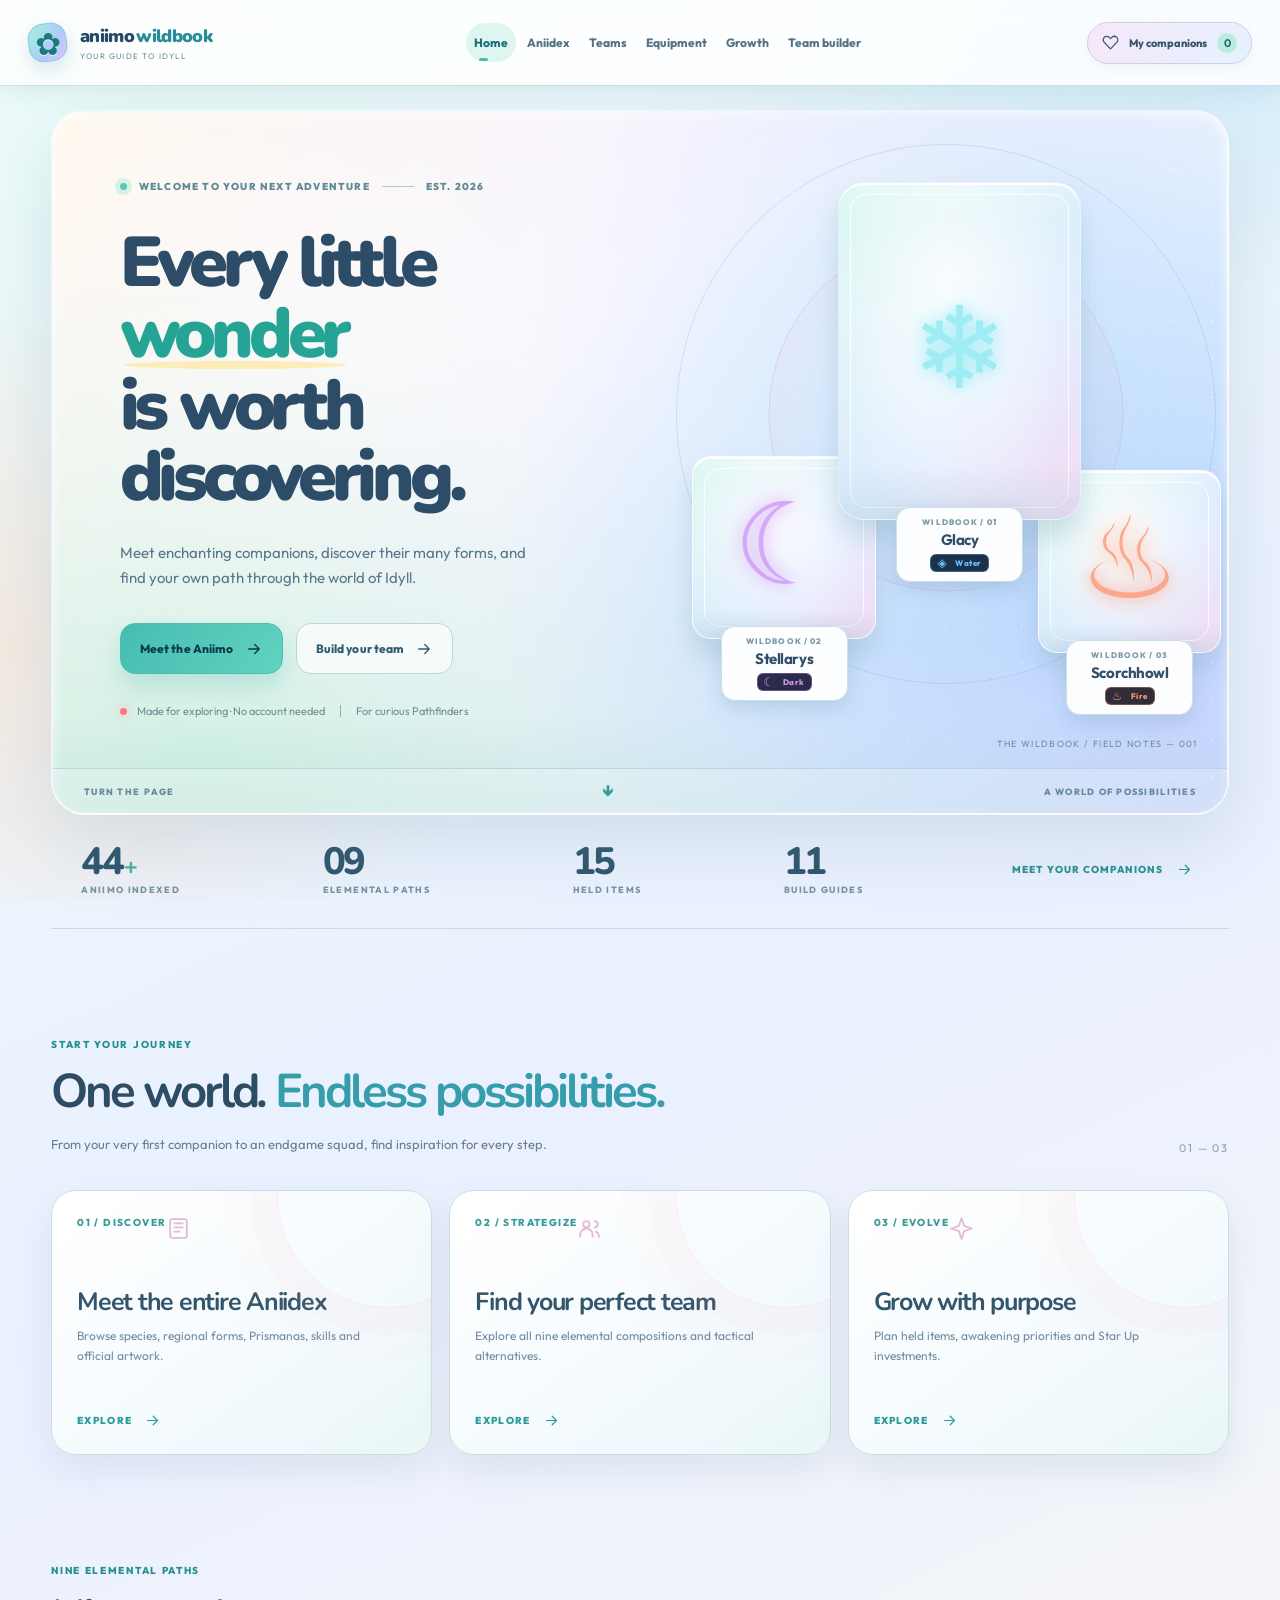
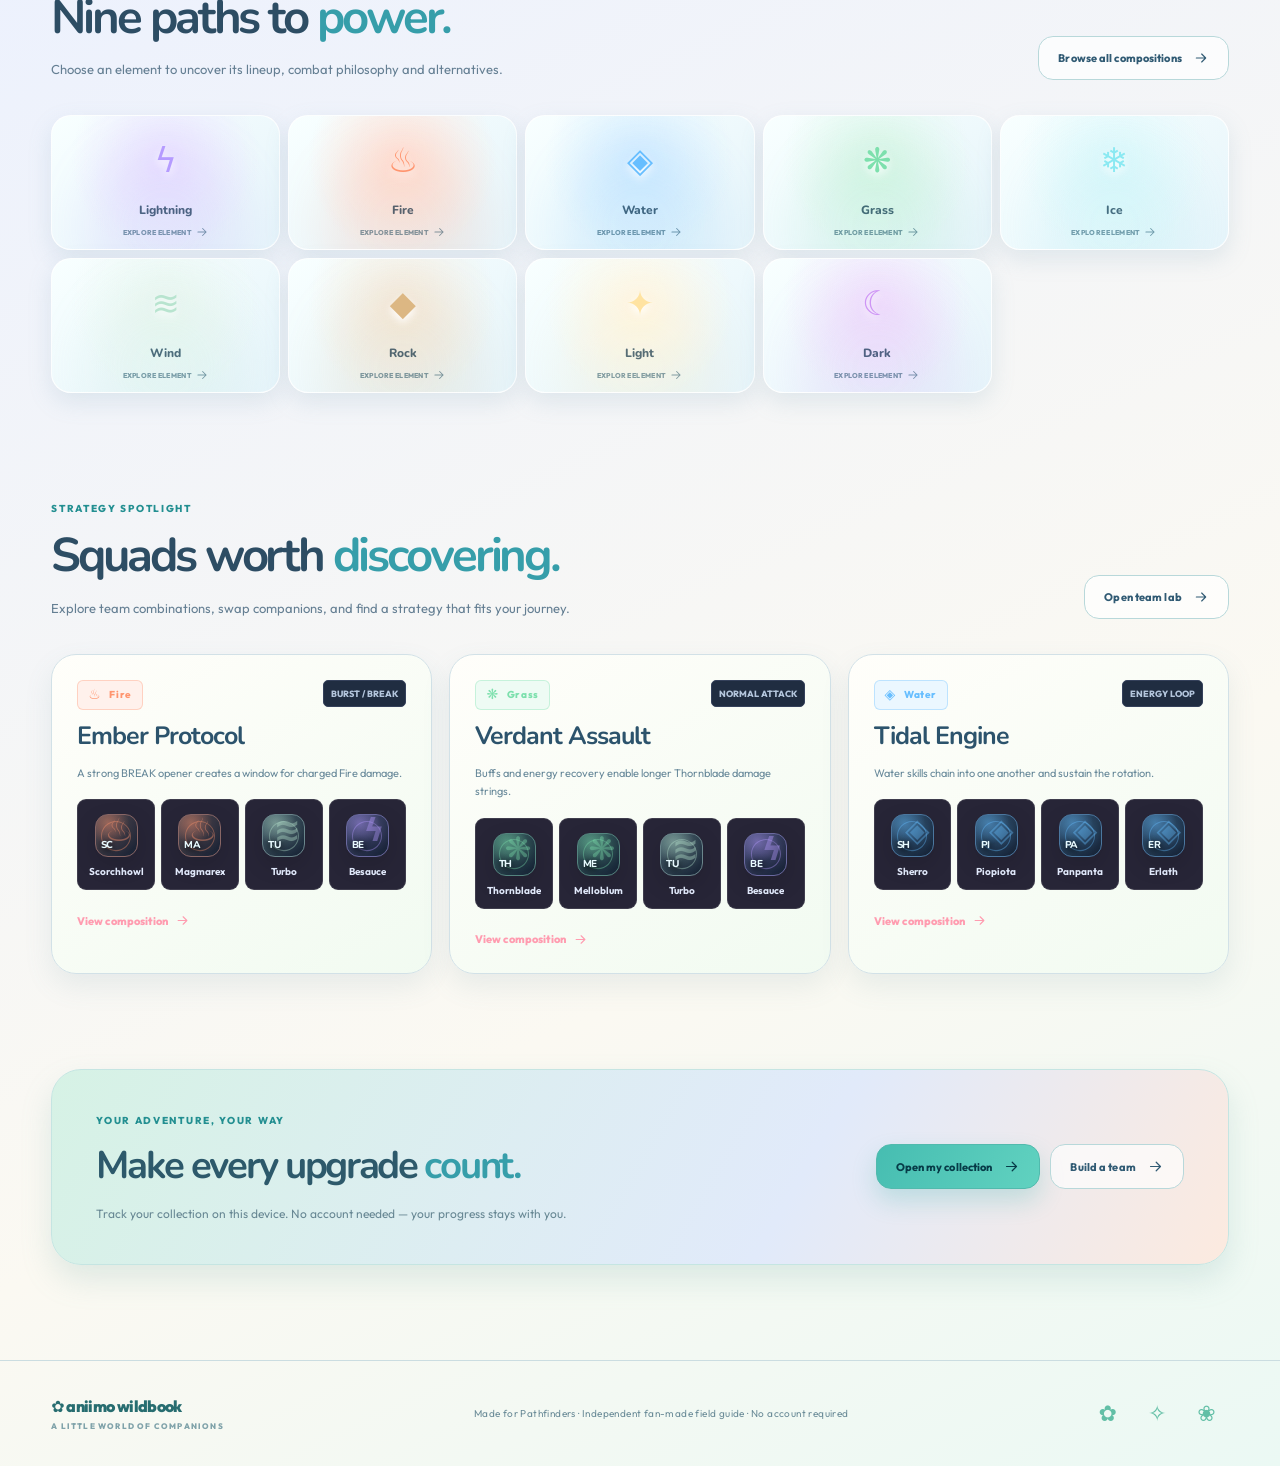
==== commit 4e537ed8: "feat: rebrand Aniimo Center as Aniimo Wildbook with Idyll-inspired UI" ====
--- a/index.html
+++ b/index.html
@@ -1,3 +1,3 @@
 <!doctype html>
-<html lang="en"><head><meta charset="utf-8"><meta name="viewport" content="width=device-width, initial-scale=1,viewport-fit=cover"><meta name="theme-color" content="#0c0d17"><meta name="description" content="ANIIMO CENTER — discover every Aniimo form, explore elemental teams, build strategies, held items, and track your private collection. No account required."><title>ANIIMO CENTER — The Aniimo Field Guide</title><link rel="icon" type="image/svg+xml" href="./assets/mark.svg"><link rel="stylesheet" href="./assets/style.css"></head>
+<html lang="en"><head><meta charset="utf-8"><meta name="viewport" content="width=device-width, initial-scale=1,viewport-fit=cover"><meta name="theme-color" content="#eff8fa"><meta name="description" content="Aniimo Wildbook: meet the creatures of Idyll, explore forms and abilities, build teams, and keep your personal collection. No account required."><title>Aniimo Wildbook — Your Guide to Idyll</title><link rel="icon" type="image/svg+xml" href="./assets/mark.svg"><link rel="stylesheet" href="./assets/style.css"></head>
 <body><div id="app"></div><script type="module" src="./assets/app.js"></script></body></html>
--- a/assets/style.css
+++ b/assets/style.css
@@ -1,4 +1,4 @@
-@import url('https://fonts.googleapis.com/css2?family=DM+Sans:wght@400;500;600;700;800&family=Space+Grotesk:wght@400;500;600;700&display=swap');
+@import url('https://fonts.googleapis.com/css2?family=Nunito:wght@400;500;600;700;800;900&family=Outfit:wght@400;500;600;700;800&display=swap');
 :root{color-scheme:dark;--bg:#080d17;--bg2:#0c1423;--panel:#101a2a;--panel2:#131f31;--edge:#253348;--text:#eef4ff;--muted:#8b9ab1;--cyan:#7ddfee;--violet:#a28af7;--shadow:0 20px 80px rgba(0,0,0,.23);--font: 'DM Sans',system-ui,-apple-system,Segoe UI,sans-serif;--display:'Space Grotesk',system-ui,sans-serif}*{box-sizing:border-box}html{scroll-behavior:smooth}body{margin:0;background:var(--bg);color:var(--text);font-family:var(--font);font-size:14px;min-width:320px}button,input,textarea,select{font:inherit}button{cursor:pointer}button:disabled{cursor:not-allowed}a{color:inherit;text-decoration:none}input,select,textarea{color:var(--text)}button:focus-visible,a:focus-visible,input:focus-visible,select:focus-visible,textarea:focus-visible{outline:2px solid var(--cyan);outline-offset:3px}::selection{background:#5e589a99;color:#fff}::-webkit-scrollbar{width:10px}::-webkit-scrollbar-track{background:#0c1321}::-webkit-scrollbar-thumb{background:#2a3a53;border:2px solid #0c1321;border-radius:9px}h1,h2,h3,h4,p{margin:0}h1,h2,h3,h4,strong{font-family:var(--display)}.muted{color:var(--muted)}.app-shell{min-height:100vh;display:grid;grid-template-columns:248px minmax(0,1fr)}.sidebar{background:#0b111d;border-right:1px solid #263044;position:sticky;top:0;height:100vh;display:flex;flex-direction:column;z-index:22}.brand{display:flex;gap:12px;align-items:center;padding:30px 24px 49px}.brand-mark{width:43px;height:43px;display:grid;place-items:center;border:1px solid #79dfea74;background:linear-gradient(135deg,#243756,#121e30);border-radius:13px;box-shadow:0 0 20px #61eaff20}.brand-bolt{font-family:var(--display);font-size:31px;font-weight:700;color:#9cf2fd;text-shadow:0 0 16px #65e8ff}.brand strong,.mobile-brand strong{font-size:16px;letter-spacing:.04em}.brand strong span,.mobile-brand strong span{color:#91e4f7}.brand small{display:block;font-size:8px;letter-spacing:.19em;color:#7f8da6;margin-top:6px}.side-label,.section-kicker,.eyebrow,.filter-label,.detail-aside-title,.card-head>span,.section-kicker,.hero-tag,.source-cat,.slot-top,.planner-top,.edit-caption{letter-spacing:.14em;font-weight:800;font-size:10px}.side-label{color:#53657f;padding:0 30px;margin-bottom:15px}.side-nav{display:grid;gap:5px;padding:0 13px}.nav-link{display:flex;align-items:center;gap:13px;width:100%;border:1px solid transparent;padding:14px 17px;color:#91a0b6;background:transparent;border-radius:10px;text-align:left;transition:background .2s,color .2s}.nav-link:hover{background:#152237;color:#edf5ff}.nav-link.active{background:linear-gradient(90deg,#183c50ba,#18253b);border-color:#234b6073;color:#a9f0ff}.nav-link span:nth-child(2){font-weight:700;font-size:12px}.nav-link svg{flex-shrink:0}.nav-active-dot{width:5px;height:5px;border-radius:100%;margin-left:auto;background:#7feced;box-shadow:0 0 13px #7feced}.sidebar-lower{margin-top:auto}.signal-card{margin:16px;border:1px solid #29364b;border-radius:12px;padding:17px 15px;background:linear-gradient(140deg,#121d2d,#101927)}.signal-head{color:#80decd;display:flex;align-items:center;gap:8px;font-size:9px;letter-spacing:.14em;font-weight:800}.signal-dot,.top-status i{display:inline-block;width:7px;height:7px;border-radius:50%;background:#6fe2b5;box-shadow:0 0 10px #6fe2b577;animation:breathe 2.7s infinite}.signal-card b{display:block;margin:14px 0 5px;font-size:13px}.signal-card>span{color:var(--muted);font-size:11px}.mini-track{height:4px;background:#24364a;border-radius:10px;overflow:hidden;margin:15px 0 8px}.mini-track i{height:100%;width:88%;display:block;background:linear-gradient(90deg,#4fcbe8,#9d8cf5);border-radius:10px}.signal-card small{color:#76859a;font-size:9px}.sidebar-footer{display:flex;justify-content:space-between;font-size:9px;letter-spacing:.06em;padding:20px 24px;color:#54647a;border-top:1px solid #1d2a3c}.main-area{min-width:0;display:flex;flex-direction:column;min-height:100vh;background:radial-gradient(ellipse at 83% 2%,#17263b7a,transparent 40%),#0a101c}.topbar{height:79px;padding:0 clamp(25px,3.8vw,65px);border-bottom:1px solid #253247;display:flex;align-items:center;justify-content:space-between;gap:18px;background:#0a111d99}.crumb{font-size:10px;letter-spacing:.18em;color:#9eaac0;font-weight:800}.crumb span{color:#445772;margin:0 11px}.top-actions{display:flex;align-items:center;gap:16px}.top-status{font-size:10px;letter-spacing:.05em;color:#a7b6cd;display:flex;align-items:center;gap:9px}.pill-btn{background:#121f30;border:1px solid #293c50;border-radius:20px;padding:9px 13px;display:flex;align-items:center;gap:9px;font-size:11px;color:#d8e5f6}.top-avatar{width:33px;height:33px;border:1px solid #756c9f;background:linear-gradient(130deg,#3c365a,#201e3f);border-radius:50%;display:grid;place-items:center;font-weight:800;color:#e0d6ff;font-size:11px}.mobile-brand{display:none}.page-footer{display:flex;justify-content:space-between;color:#52647a;font-size:10px;letter-spacing:.04em;padding:23px clamp(25px,3.8vw,65px);border-top:1px solid #1e2b3b;gap:15px}main{padding:42px clamp(25px,3.8vw,65px) 62px;max-width:1650px;width:100%;margin:0 auto;flex:1;outline:none}.page-heading{display:flex;align-items:end;justify-content:space-between;gap:25px;margin-bottom:31px}.eyebrow,.section-kicker{color:#83cadb}.microline{width:19px;height:2px;background:#80d8e9;display:inline-block;vertical-align:middle;margin-right:11px}.page-heading h1{font-size:clamp(30px,3.25vw,49px);font-weight:700;letter-spacing:-.06em;line-height:1.13;margin:12px 0}.page-heading h1 em{font-style:normal;color:#91dcee}.page-heading p{line-height:1.6;color:#91a2b9;max-width:690px}.heading-actions{display:flex;gap:9px;align-items:center;flex-wrap:wrap;justify-content:flex-end}.btn{display:inline-flex;align-items:center;justify-content:center;gap:11px;font-weight:800;font-size:11px;letter-spacing:.01em;padding:13px 19px;border-radius:9px;min-height:43px;border:1px solid transparent;white-space:nowrap;transition:transform .2s,background .2s,border-color .2s,box-shadow .2s}.btn:hover{transform:translateY(-2px)}.btn.primary{background:linear-gradient(105deg,#a5f2f8,#8bb5e8);color:#0b1c2a;box-shadow:0 7px 24px #5eceef1a}.btn.primary:hover{box-shadow:0 8px 30px #6ed9e43b}.btn.secondary,.btn.subtle{background:#172437;border-color:#2d3d54;color:#e4f0ff}.btn.subtle{background:transparent}.btn.ghost{border-color:#8199ba55;color:#e7f4ff;background:#17223c54}.btn.ghost-link{border-color:#2b3b50;color:#d8e7f4;background:transparent}.btn.danger{background:#3b1e2b;border:1px solid #69344b;color:#f4b6c3}.btn.light{background:#dff8ff;color:#12273d}.btn svg{flex-shrink:0}.hero-grid{display:grid;grid-template-columns:minmax(0,1fr);gap:16px}.hero-panel{position:relative;min-height:344px;overflow:hidden;border-radius:17px;border:1px solid #344763;background:radial-gradient(ellipse 52% 120% at 83% 51%,#2e54849c,transparent),linear-gradient(113deg,#182a45,#141c34 68%,#1a2a4c)}.hero-panel:after{content:'';position:absolute;inset:0;background:linear-gradient(90deg,#0d192a11 0%,transparent 52%,#68c3f00c 100%);pointer-events:none}.hero-noise{position:absolute;inset:0;opacity:.15;background-image:url("data:image/svg+xml,%3Csvg viewBox='0 0 120 120' xmlns='http://www.w3.org/2000/svg'%3E%3Cpath d='M0 20h120M0 80h120M35 0v120M90 0v120' stroke='%239ac2f2' stroke-width='.4' opacity='.4'/%3E%3C/svg%3E");background-size:40px 40px}.hero-content{max-width:600px;z-index:2;position:relative;padding:46px 44px}.hero-tag{display:inline-flex;align-items:center;gap:9px;color:#98eaff}.sparkdot{height:6px;width:6px;border-radius:100%;background:#91f1ff;box-shadow:0 0 12px #a0efff}.hero-content h2{font-family:var(--display);font-size:clamp(44px,5vw,70px);line-height:1;letter-spacing:-.07em;margin:18px 0 13px;font-weight:700;text-shadow:0 6px 30px #06091430}.title-flare{color:#a2edfc;font-size:.45em;vertical-align:middle;margin-left:14px;text-shadow:0 0 16px #8bdcf0}.hero-content p{font-size:13px;color:#b9c8df;max-width:470px;line-height:1.75}.hero-chips{display:flex;align-items:center;flex-wrap:wrap;gap:8px;margin:23px 0 27px}.element{--element:#98dcfc;display:inline-flex;gap:8px;align-items:center;border-radius:6px;border:1px solid color-mix(in srgb,var(--element) 35%,transparent);background:color-mix(in srgb,var(--element) 13%,#131c30);color:var(--element);font-weight:800;font-size:10px;letter-spacing:.06em;padding:7px 10px}.element>span{font-family:var(--display);font-size:14px;line-height:1}.element.tiny{font-size:9px;padding:5px 7px}.element.tiny>span{font-size:12px}.glass-chip{font-size:9px;font-weight:800;border:1px solid #ffffff21;background:#ffffff0b;padding:8px 10px;border-radius:6px;color:#c8d5ee;letter-spacing:.07em}.hero-buttons{display:flex;gap:9px;flex-wrap:wrap}.hero-art{position:absolute;right:4%;top:-34px;height:430px;width:min(43%,420px);display:grid;place-items:center;pointer-events:none;opacity:.98}.power-glow{position:absolute;width:240px;height:240px;border-radius:50%;background:#6cbfff48;filter:blur(55px)}.orbital{position:absolute;border-radius:50%;border:1px solid #9ecbff35;transform:rotate(-23deg)}.orbital-a{height:335px;width:335px;box-shadow:0 0 70px #5cdfff13 inset}.orbital-b{height:280px;width:400px;border-color:#7ed9ff56}.orbital-c{height:390px;width:180px;border-style:dashed;border-color:#b39cff77;transform:rotate(26deg)}.lightning-emblem{height:325px;width:270px;position:relative;z-index:2;filter:drop-shadow(0 0 18px #72d6ffa8);animation:float 8s ease-in-out infinite}.orbit-text{position:absolute;font-size:9px;letter-spacing:.2em;color:#b9d3eaa6;font-weight:700}.orbit-top{top:50px;right:5px}.orbit-bottom{bottom:48px;left:-7px}.hero-corner{position:absolute;bottom:13px;right:19px;font-size:9px;color:#829ebc;letter-spacing:.15em}.hero-stats{display:grid;grid-template-columns:repeat(4,1fr);gap:1px;overflow:hidden;border-radius:12px;background:#29364a;border:1px solid #29364a}.metric{padding:22px 24px;background:#121e30}.metric-label{font-size:9px;letter-spacing:.12em;color:#8295ac;font-weight:800}.metric-value{font-family:var(--display);font-size:27px;letter-spacing:-.05em;font-weight:700;margin:7px 0}.metric-value small{font-size:16px;color:#7184a0}.metric-sub{font-size:10px;color:#6e829e}.overview-columns{display:grid;grid-template-columns:1.07fr .93fr;gap:28px;margin-top:43px}.section-block{min-width:0}.section-heading{display:flex;align-items:end;justify-content:space-between;gap:13px;margin-bottom:19px}.section-heading h2{font-size:22px;letter-spacing:-.03em;margin-top:7px}.section-heading.second{margin-top:31px}.element-grid{display:grid;grid-template-columns:repeat(3,minmax(0,1fr));gap:10px}.element-tile{position:relative;text-align:left;min-width:0;min-height:94px;border:1px solid #2b394e;background:linear-gradient(110deg,#121f30,#101c2c);border-radius:11px;padding:14px 15px;overflow:hidden;transition:transform .2s,border-color .2s,background .2s}.element-tile:hover{transform:translateY(-2px);border-color:var(--tile);background:color-mix(in srgb,var(--tile) 9%,#101c2c)}.tile-icon{color:var(--tile);font-size:29px;line-height:1;font-family:var(--display);display:block;margin-bottom:10px}.element-tile strong{display:block;font-size:12px}.element-tile small{display:block;font-size:9px;color:#6f8299;margin-top:5px;white-space:nowrap;text-overflow:ellipsis;overflow:hidden}.element-tile svg{position:absolute;top:17px;right:11px;color:#526780}.team-preview{background:linear-gradient(120deg,color-mix(in srgb,var(--team-tone) 9%,#182337),#121d30);border:1px solid color-mix(in srgb,var(--team-tone) 22%,#29364b);border-radius:12px;padding:22px}.team-preview-head{display:flex;justify-content:space-between;gap:10px;align-items:start}.team-preview h3{font-size:21px;margin-top:11px}.badge.thin{background:#202d41;border:1px solid #35415b;color:#b3c5dc;border-radius:5px;font-size:9px;padding:7px;font-weight:800}.team-preview>p{color:#95a9c1;font-size:12px;margin:10px 0 20px;line-height:1.6}.preview-units{display:grid;grid-template-columns:repeat(4,minmax(0,1fr));gap:9px}.preview-unit{background:#101a2b;border:1px solid #30405b;border-radius:9px;padding:14px 5px 11px;display:flex;align-items:center;flex-direction:column;gap:8px;min-width:0;color:#e5edff;transition:transform .2s}.preview-unit:hover{transform:translateY(-3px);border-color:#689fb5}.preview-unit>span:last-child{font-size:10px;font-weight:700;max-width:100%;white-space:nowrap;overflow:hidden;text-overflow:ellipsis}.text-action,.mini-link,.inline-link{display:inline-flex;align-items:center;gap:7px;color:#8bdff0;font-size:11px;font-weight:800;background:none;border:0;padding:0;cursor:pointer}.text-action:hover,.mini-link:hover,.inline-link:hover{color:#c1f8ff}.team-preview>.text-action{margin-top:23px}.checklist{border:1px solid #2b394d;background:#111d2e;border-radius:12px;padding:8px 20px}.check-item{display:flex;gap:14px;align-items:center;padding:18px 0;border-bottom:1px solid #253448}.check-item:last-child{border-bottom:0}.check-sign{flex-shrink:0;width:35px;height:35px;border-radius:8px;background:#17253a;border:1px solid #304059;color:#91a7bd;display:grid;place-items:center}.check-item.done .check-sign{color:#74e5bb;background:#14382f;border-color:#1f665a}.check-item.active .check-sign{color:#a4f2ff;background:#1a3b49;border-color:#3b91aa}.check-item>div{min-width:0;flex:1}.check-item b{font-size:12px}.check-item p{color:#8e9fb6;font-size:11px;line-height:1.5;margin-top:5px}.check-state{font-size:9px;font-weight:800;letter-spacing:.08em;color:#6c809d}.check-item.done .check-state{color:#77cbb3}.check-item.active .check-state{color:#8cdeed}.field-note{display:flex;align-items:start;gap:13px;border:1px solid #2e4960;background:#12273a;border-radius:10px;padding:17px 18px;color:#8ccedf;margin-top:16px}.field-note svg{flex-shrink:0}.field-note p{line-height:1.6;color:#a6bed0;font-size:11px}.field-note strong{color:#b6e9f3}.avatar{--unit-color:#a3edfc;display:grid;place-items:center;position:relative;isolation:isolate;flex-shrink:0;background:radial-gradient(circle at 30% 20%,color-mix(in srgb,var(--unit-color) 44%,transparent),transparent 48%),linear-gradient(130deg,color-mix(in srgb,var(--unit-color) 26%,#1b2e43),#121d30);border:1px solid color-mix(in srgb,var(--unit-color) 40%,#38475f);border-radius:20%;overflow:hidden;box-shadow:inset 0 0 30px #ffffff08,0 8px 22px #00000022}.avatar.sm{width:43px;height:43px;border-radius:13px}.avatar.md{width:72px;height:72px;border-radius:18px}.avatar.lg{width:95px;height:95px;border-radius:19px}.avatar.xl{width:112px;height:112px;border-radius:24px}.avatar-halo{position:absolute;inset:13%;border:1px solid color-mix(in srgb,var(--unit-color) 38%,transparent);border-radius:50%;transform:rotate(-23deg);z-index:-1}.avatar-rune{font-family:var(--display);font-size:55px;font-weight:800;color:var(--unit-color);line-height:1;opacity:.45;text-shadow:0 0 15px var(--unit-color);position:absolute;top:0;right:8%}.avatar-initial{position:absolute;z-index:1;bottom:7px;left:8px;font-size:15px;color:#e8faff;letter-spacing:-.05em;font-family:var(--display);font-weight:800;text-shadow:0 2px 7px #000}.avatar.sm .avatar-rune{font-size:32px}.avatar.sm .avatar-initial{font-size:10px;bottom:4px;left:5px}.avatar.lg .avatar-rune{font-size:78px}.avatar.lg .avatar-initial{font-size:20px;bottom:10px}.avatar.xl .avatar-rune{font-size:95px}.avatar.xl .avatar-initial{font-size:24px}.filter-head,.library-toolbar{background:#111c2c;border:1px solid #2a394d;padding:19px 22px;border-radius:12px;margin-bottom:18px}.filter-label{color:#8ba1b8;display:flex;justify-content:space-between;margin-bottom:17px}.filter-label span{color:#526d84}.elements-strip{display:flex;flex-wrap:wrap;gap:8px}.element-switch{border:1px solid #314155;background:#162338;color:#aabbd0;border-radius:8px;display:inline-flex;gap:8px;align-items:center;padding:10px 12px;font-size:11px;font-weight:800}.element-switch span{color:var(--tile);font-size:18px}.element-switch:hover,.element-switch.chosen{background:color-mix(in srgb,var(--tile) 13%,#152039);border-color:color-mix(in srgb,var(--tile) 45%,#35405a);color:var(--tile)}.team-detail{position:relative;background:linear-gradient(115deg,color-mix(in srgb,var(--team-tone) 7%,#142137),#0e1929);border:1px solid #33445d;border-radius:13px;overflow:hidden;display:grid;grid-template-columns:minmax(0,1fr) 260px}.detail-background{position:absolute;inset:0;pointer-events:none;background:radial-gradient(ellipse at 65% 60%,color-mix(in srgb,var(--team-tone) 12%,transparent),transparent 70%)}.detail-main{padding:34px;position:relative;min-width:0}.detail-overline{display:flex;align-items:center;gap:15px}.detail-overline>span:last-child{font-size:10px;color:#9baec5;letter-spacing:.1em;font-weight:700}.detail-main h2{font-size:clamp(27px,3vw,41px);letter-spacing:-.05em;margin:16px 0 8px}.team-summary{color:#9dacc4;line-height:1.6;max-width:670px}.team-measures{display:flex;flex-wrap:wrap;gap:16px;color:#7188a3;font-size:10px;font-weight:700;letter-spacing:.08em;margin:22px 0 27px}.team-measures span{display:flex;align-items:center;gap:7px}.team-row{display:grid;grid-template-columns:repeat(4,minmax(0,1fr));gap:11px}.unit-card{display:flex;flex-direction:column;align-items:center;text-align:center;gap:8px;min-width:0;background:#101b2c;border:1px solid #3a495c;border-radius:11px;padding:18px 9px 14px;color:#ecf5ff;transition:transform .2s,border-color .2s}.unit-card:hover{transform:translateY(-3px);border-color:var(--team-tone,#91dcef)}.unit-visual{position:relative}.unit-owned{position:absolute;right:-6px;top:-6px;width:20px;height:20px;display:grid;place-items:center;border-radius:50%;background:#26374b;color:#8ca4be;border:1px solid #40516b}.unit-owned.yes{background:#165a52;border-color:#4cbb9c;color:#a5ffde}.unit-name{font-size:12px;font-weight:800;font-family:var(--display);max-width:100%;overflow-wrap:anywhere}.unit-role{font-size:10px;color:#8ea5be;min-height:12px}.team-detail-actions{margin-top:23px;display:flex;flex-wrap:wrap;gap:9px}.detail-why{position:relative;border-left:1px solid #314258;background:#101b2bc2;padding:33px 22px}.detail-aside-title{color:#88dcf1;margin-bottom:21px}.plus-row{display:flex;align-items:center;gap:11px;font-size:12px;color:#c7d6ea;margin:18px 0}.small-plus{color:#79cfe5;font-family:var(--display);font-size:12px;font-weight:800}.tactical-callout{border:1px solid #344e63;background:#15283c;padding:17px 14px;border-radius:9px;margin-top:29px}.tactical-callout>span{color:#84c9d8;letter-spacing:.13em;font-size:9px;font-weight:800}.tactical-callout p{font-size:11px;line-height:1.65;color:#a7b9cd;margin-top:9px}.owned-bar{margin-top:26px}.owned-bar>div:first-child{display:flex;justify-content:space-between;font-size:9px;letter-spacing:.08em;color:#8297ad}.owned-bar strong{color:#a3ebef}.progress{height:6px;background:#26394c;border-radius:9px;overflow:hidden;margin:12px 0 8px}.progress i{display:block;height:100%;background:#7fe1e1;border-radius:9px}.owned-bar small{font-size:10px;color:#788da9}.secondary-grid{display:grid;grid-template-columns:1fr 1fr;gap:18px;margin-top:21px}.content-card{background:#111d2e;border:1px solid #2b3b50;border-radius:12px;padding:25px;min-width:0}.card-head h3,.content-card h3{font-size:21px;margin-top:8px;letter-spacing:-.035em}.rotation-list{margin-top:19px}.rotation-step{display:flex;align-items:center;gap:15px;border-bottom:1px solid #263548;padding:13px 0}.rotation-step:last-child{border-bottom:0}.rotation-step>span{color:#7bd1e6;font-size:18px;font-weight:800;font-family:var(--display)}.rotation-step>p{font-size:12px;color:#b8cadf;line-height:1.5}.hint-block{display:flex;gap:11px;align-items:start;background:#15273a;border:1px solid #254760;border-radius:9px;color:#8dd8ea;font-size:11px;line-height:1.65;padding:15px;margin-top:20px}.hint-block svg{flex-shrink:0}.alternatives{display:grid;gap:11px;margin-top:17px}.alternative{padding:15px;border-radius:9px;border:1px solid #2a3c50;background:#152134}.alt-compare{display:flex;align-items:center;gap:11px;font-size:11px;color:#a7b9ce}.alt-compare>span:not(.avatar){flex-shrink:0}.alt-compare>strong{color:#eff7ff;font-size:12px}.alt-compare>svg{color:#87d6e7;flex-shrink:0}.alternative p{font-size:11px;color:#8197af;margin:12px 0;line-height:1.5}.subnote{font-size:10px;line-height:1.5;color:#6e829e;margin-top:15px}.library-toolbar{display:flex;align-items:end;gap:13px;flex-wrap:wrap}.search-wrap{display:flex;align-items:center;gap:12px;background:#0d1726;border:1px solid #30435a;border-radius:8px;padding:0 15px;flex:1;min-width:240px;height:46px;color:#829db1}.search-wrap input{border:0;outline:0;background:none;width:100%;font-size:13px;min-width:0}.search-wrap input::placeholder{color:#6e839a}.select-wrap{display:flex;flex-direction:column;gap:7px;color:#869bb1;font-size:9px;letter-spacing:.08em;font-weight:800}.select-wrap select,.form-field select,.form-field input,.form-field textarea,.slot-select{background:#0d1828;border:1px solid #33445c;border-radius:8px;color:#e3f2ff;padding:11px 13px;outline:none}.select-wrap select{min-width:160px;height:46px}.toggle-filter{border:1px solid #30435a;background:#162235;border-radius:8px;color:#a3b6cb;padding:0 15px;height:46px;display:flex;align-items:center;gap:8px;white-space:nowrap;font-size:11px;font-weight:800}.toggle-filter.on{color:#9aecef;border-color:#639db4;background:#173340}.library-summary{display:flex;flex-wrap:wrap;gap:22px;margin:19px 0;color:#8095ad;font-size:11px}.library-summary b{color:#bde6ef}.library-grid{display:grid;grid-template-columns:repeat(5,minmax(0,1fr));gap:13px}.library-card{border:1px solid #2d3d51;background:linear-gradient(130deg,#18253a,#111d2f);border-radius:11px;min-width:0;overflow:hidden}.library-card:hover{border-color:#5d91a9}.library-open{border:0;background:transparent;width:100%;display:flex;flex-direction:column;align-items:center;position:relative;padding:24px 10px 16px;color:inherit;min-height:185px}.lib-rune-bg{position:absolute;top:-53px;right:-18px;font-size:160px;color:#ffffff09;font-weight:800;pointer-events:none}.library-open .avatar{margin-bottom:14px}.lib-title{display:flex;flex-direction:column;gap:5px;max-width:100%}.lib-title strong{font-size:14px;white-space:nowrap;overflow:hidden;text-overflow:ellipsis}.lib-title span{font-size:10px;color:#8199b0}.lib-meta{display:flex;justify-content:space-between;gap:4px;padding:0 11px 14px;align-items:center;flex-wrap:wrap}.tag-quality{font-size:8px;color:#8ddbdb;border:1px solid #39736c;background:#17413c;padding:5px 7px;border-radius:5px;font-weight:800}.tag-quality.soft{color:#91a4c0;border-color:#374b62;background:#182b40}.lib-footer{display:flex;justify-content:space-between;gap:10px;border-top:1px solid #2a3b50;padding:11px}.icon-button{border:1px solid #37506b;background:#192c41;color:#8acde1;border-radius:7px;display:grid;place-items:center;width:32px;height:31px;flex-shrink:0}.icon-button.owned{background:#18463e;color:#a5f5cc;border-color:#3d7c6a}.library-detail-link{display:flex;align-items:center;gap:6px;border:0;background:none;color:#acc4d9;font-size:10px;font-weight:800}.empty-state{border:1px dashed #3b536a;text-align:center;padding:70px 20px;border-radius:12px;color:#729bb2;background:#111e2d}.empty-state svg{margin-bottom:16px}.empty-state h3{font-size:21px;color:#eff7ff}.empty-state p{font-size:12px;color:#8097b0;margin:10px 0 21px}.planner-head{display:flex;justify-content:space-between;align-items:end;gap:15px;margin-bottom:18px}.planner-head h2{font-size:23px;margin-top:7px}.planner-head p{font-size:11px;color:#92a6bd;line-height:1.6;margin-top:7px}.planner-layout{display:grid;grid-template-columns:minmax(0,1.58fr) minmax(310px,.84fr);gap:18px}.planner-canvas{background:linear-gradient(120deg,#14243a,#111c2d);border:1px solid #33475d;border-radius:12px;padding:23px}.planner-top{display:flex;justify-content:space-between;gap:10px;align-items:center;color:#a2bdd1}.planner-top i{font-style:normal;color:#617d96;margin-left:6px}.planner-slots{display:grid;grid-template-columns:repeat(4,minmax(0,1fr));gap:10px;margin-top:24px}.planner-slot{background:#0e1929;border:1px solid #2d3d56;border-radius:10px;text-align:center;min-width:0;padding:15px 9px}.slot-top{display:flex;justify-content:space-between;align-items:center;gap:4px;color:#6c839b;font-size:8px;white-space:nowrap}.slot-owned{font-size:8px;color:#75d7b2}.slot-avatar{height:130px;display:grid;place-items:center}.slot-empty{display:grid;place-items:center;width:70px;height:70px;border:1px dashed #435875;border-radius:18px;color:#48637c}.slot-select{width:100%;font-size:11px;padding:10px 4px}.slot-roles{display:flex;justify-content:center;align-items:center;gap:7px;margin-top:11px;flex-wrap:wrap;color:#94a8be;font-size:9px;min-height:28px}.planner-actions{display:flex;gap:9px;margin-top:23px;flex-wrap:wrap}.tactical-panel{margin-top:18px}.tactical-panel>p,.content-card>p{font-size:12px;color:#93a7bf;line-height:1.75;margin:12px 0 17px}.horizontal-members{display:grid;grid-template-columns:repeat(2,minmax(0,1fr));gap:10px;margin:18px 0}.horizontal-members>div{display:flex;gap:11px;align-items:center;background:#162338;border-radius:9px;border:1px solid #2c3e55;padding:10px}.horizontal-members>div span:last-child{display:grid;gap:4px;min-width:0}.horizontal-members strong{font-size:11px;white-space:nowrap;overflow:hidden;text-overflow:ellipsis}.horizontal-members small{font-size:10px;color:#7c91a7}.analysis-card{border-radius:12px;border:1px solid #37536c;background:radial-gradient(ellipse at top,#1b3c4b5e,transparent 80%),#111e2d;padding:24px}.analysis-head{display:flex;justify-content:space-between;align-items:center}.heuristic-badge{font-size:9px;letter-spacing:.09em;padding:5px 8px;border-radius:5px;background:#29364c;color:#9cacc4}.analysis-score{display:flex;gap:20px;align-items:center;margin-top:21px}.score-ring{--score:0;width:110px;height:110px;border-radius:50%;background:conic-gradient(#87e5e7 calc(var(--score)*1%),#29384c 0);display:grid;place-items:center;flex-shrink:0}.score-ring>div{width:92px;height:92px;background:#17283a;border-radius:50%;display:flex;align-items:baseline;justify-content:center;align-content:center;flex-wrap:wrap;padding-top:21px}.score-ring strong{font-size:38px;letter-spacing:-.08em}.score-ring span{font-size:12px;color:#7e93ae}.analysis-score h3{font-size:20px;line-height:1.15}.analysis-score p{font-size:10px;color:#8298af;margin-top:10px;line-height:1.5}.analysis-divider{height:1px;background:#2b4054;margin:24px 0 12px}.analysis-row{display:flex;justify-content:space-between;padding:9px 0;gap:12px;font-size:11px;color:#a4b8cc}.analysis-row strong{font-size:10px}.positive{color:#8be0b9}.negative{color:#e5b38e}.analysis-alert{display:flex;gap:10px;border:1px solid #5a4c45;background:#332d2b;border-radius:8px;color:#e8c4a3;font-size:11px;line-height:1.6;padding:13px;margin-top:20px}.analysis-alert svg{flex-shrink:0}.analysis-disclaimer{font-size:10px;color:#6b829b;line-height:1.6;margin-top:15px}.about-awakening{margin-top:18px}.priority-list{margin-top:17px}.priority-list>div{display:flex;justify-content:space-between;border-bottom:1px solid #29394c;padding:11px 0;font-size:10px;color:#7c92aa;gap:10px}.priority-list>div strong{color:#c4d6e6;text-align:right;font-size:11px}.tiny-advisory{display:flex;gap:9px;align-items:start;color:#9bc9d9;font-size:10px;line-height:1.6;margin-top:19px}.tiny-advisory svg{flex-shrink:0}.vault-stats,.source-summary{display:grid;grid-template-columns:repeat(4,minmax(0,1fr));gap:12px;margin-bottom:32px}.vault-stats>div,.source-summary>div{display:flex;align-items:center;gap:17px;border:1px solid #2b3b50;background:#132136;padding:19px;border-radius:10px}.vault-stats svg,.source-summary svg{color:#89d8e7;flex-shrink:0}.vault-stats small{color:#7e94ac;font-size:9px;letter-spacing:.06em;font-weight:800;display:block}.vault-stats strong{font-size:24px;display:block;margin-top:8px}.vault-stats strong em{font-size:13px;color:#647b94;font-style:normal}.vault-stats .storage-label{font-size:13px;color:#8fe5cc}.collection-grid{display:grid;grid-template-columns:repeat(2,minmax(0,1fr));gap:14px}.collection-card{display:flex;align-items:center;gap:19px;border:1px solid #33435b;background:#142238;border-radius:11px;padding:19px;min-width:0}.collection-body{flex:1;min-width:0}.collection-title{display:flex;align-items:center;justify-content:space-between;gap:8px;flex-wrap:wrap}.collection-title h3{font-size:18px}.collection-stats{display:flex;gap:16px;color:#7c91ab;font-size:9px;margin:17px 0}.collection-stats strong{font-size:12px;color:#d9e9f4;margin-left:4px}.collection-actions{display:flex;justify-content:space-between}.collection-actions .btn{font-size:10px;padding:9px 12px;min-height:34px}.data-actions{display:flex;justify-content:space-between;align-items:center;gap:20px;background:#142138;border:1px solid #33455d;border-radius:12px;padding:25px;margin-top:25px}.data-actions h3{font-size:20px;margin-top:7px}.data-actions p{font-size:11px;color:#8da3b9;line-height:1.6;margin-top:8px}.data-actions>div:last-child{display:flex;flex-wrap:wrap;gap:10px}.source-summary>div{display:flex;flex-direction:column;align-items:start;gap:7px}.source-summary strong{font-size:23px}.source-summary span{font-size:10px;color:#8297af}.sources-table{margin-top:16px}.source-row{display:grid;grid-template-columns:40px minmax(0,1fr) 85px 28px;gap:15px;align-items:start;padding:18px 0;border-top:1px solid #27384c}.source-symbol{width:38px;height:38px;background:#192b41;border:1px solid #324b61;border-radius:9px;display:grid;place-items:center;color:#87d8e6}.source-row h4{font-size:13px}.source-row p{font-size:11px;color:#859bb2;margin:6px 0 9px;line-height:1.6}.source-cat{font-size:8px;color:#8bcbd9;letter-spacing:.08em}.source-date{font-size:10px;color:#8296aa}.source-row>a{color:#8fd9e9}.reliability{display:grid;gap:18px;margin-top:23px}.reliability>div{position:relative;padding-left:23px}.reliability-mark{position:absolute;left:0;top:4px;height:9px;width:9px;border-radius:3px}.reliability-mark.confirmed{background:#7ddcb9}.reliability-mark.community{background:#9c9bf1}.reliability-mark.template{background:#8296ac}.reliability strong{font-size:12px}.reliability p{font-size:11px;color:#8b9fb5;line-height:1.6;margin-top:6px}.about-awakening code,.hint-block code{font-size:11px;color:#dcf7ff}.build-overlay{position:fixed;inset:0;z-index:100;background:#03070dc9;backdrop-filter:blur(6px);display:flex;justify-content:flex-end}.modal-open{overflow:hidden}.build-sheet{width:min(630px,100%);height:100%;background:#0e1928;border-left:1px solid #4a5d75;display:flex;flex-direction:column;box-shadow:-25px 0 80px #03050d91;animation:slideIn .25s ease-out}.sheet-bar{display:flex;align-items:center;justify-content:space-between;color:#8096ae;letter-spacing:.12em;font-size:10px;font-weight:800;border-bottom:1px solid #29394d;padding:16px 25px}.close-btn{display:grid;place-items:center;width:33px;height:33px;border:1px solid #3a4b60;border-radius:7px;background:#16283d;color:#c2d4e8}.sheet-head{display:flex;gap:23px;padding:27px 29px;background:linear-gradient(105deg,color-mix(in srgb,var(--sheet-tone) 13%,#172b3f),#122037);position:relative;overflow:hidden}.sheet-glow{position:absolute;right:0;top:-100px;width:250px;height:250px;background:var(--sheet-tone);opacity:.12;filter:blur(45px);border-radius:50%}.sheet-head .avatar,.sheet-info{position:relative;z-index:1}.sheet-info{display:flex;flex-direction:column;justify-content:center;align-items:start;gap:12px;min-width:0}.sheet-info>div:first-child{display:flex;gap:8px;align-items:center}.role-badge{font-size:10px;font-weight:700;color:#b0c0d6}.sheet-info h2{font-size:34px;letter-spacing:-.05em}.quality-tag{color:#9ed8e4;display:inline-flex;align-items:center;gap:7px;font-size:10px}.sheet-scroll{overflow-y:auto;padding:0 29px 40px}.sheet-action-line{display:flex;justify-content:space-between;align-items:center;gap:10px;border-bottom:1px solid #2b3e52;padding:18px 0}.sheet-action-line>span{font-size:11px;color:#899db7}.sheet-action-line .btn{padding:9px 13px;min-height:35px}.sheet-intro,.detail-description{font-size:12px;line-height:1.75;color:#aebfd3;margin:19px 0}.build-facts{display:grid;grid-template-columns:1fr 1fr;gap:11px}.build-facts>div{border:1px solid #304258;border-radius:9px;background:#15253a;padding:17px}.build-facts small{display:block;color:#8297ae;font-size:9px;font-weight:800;letter-spacing:.1em}.build-facts strong{display:block;font-size:13px;margin:9px 0;line-height:1.4}.build-facts span{display:block;font-size:10px;line-height:1.55;color:#8ba4b8}.sheet-section{font-size:15px;margin-top:25px}.policy-line{display:flex;gap:11px;color:#8ee2ed;background:#142c3c;border:1px solid #305165;padding:13px;border-radius:8px;margin-top:13px}.policy-line svg{flex-shrink:0}.policy-line p{font-size:11px;line-height:1.65;color:#adc2d3}.policy-line strong{color:#e6f4ff}.source-links{display:flex;flex-wrap:wrap;gap:8px;margin:14px 0 23px}.source-links a{display:inline-flex;align-items:center;gap:8px;color:#8dd8e7;border:1px solid #2d5367;background:#173043;border-radius:7px;font-size:10px;padding:9px 11px}.edit-panel{padding:20px;border:1px solid #2e455c;background:#111e30;border-radius:11px}.panel-heading{display:flex;justify-content:space-between;align-items:center;gap:10px;margin-bottom:20px}.panel-heading h3{font-size:19px;margin-top:8px}.data-local{display:flex;align-items:center;gap:6px;color:#82adbc;font-size:9px;font-weight:800}.profile-fields{display:grid;grid-template-columns:repeat(3,minmax(0,1fr));gap:11px}.form-field{display:flex;flex-direction:column;gap:7px;min-width:0}.form-field span{font-size:9px;color:#8da4b9;letter-spacing:.07em;font-weight:800}.form-field input,.form-field select{width:100%;min-width:0;font-size:12px}.form-field textarea{resize:vertical;font-size:12px}.edit-caption{color:#9eb3c7;display:flex;justify-content:space-between;gap:7px;margin:22px 0 11px}.edit-caption span{color:#607c95;font-size:8px}.stat-grid{display:grid;grid-template-columns:repeat(3,minmax(0,1fr));gap:10px}.stat-input{background:#15263b;border:1px solid #34475e;padding:12px;border-radius:9px;display:flex;flex-direction:column;gap:7px}.stat-input>span:first-child{font-weight:800;color:#93acc2;font-size:10px}.stat-input input{font-size:19px;font-weight:800;background:transparent;border:0;outline:0;width:100%}.stat-track{display:block;height:4px;background:#25384c;overflow:hidden;border-radius:3px}.stat-track i{display:block;height:100%;background:#8de6ee}.profile-fields.extra{grid-template-columns:1fr;margin-top:15px}.form-field.wide{grid-column:1/-1}.save-profile{margin-top:19px;width:100%}.toast{position:fixed;bottom:26px;left:50%;z-index:200;transform:translate(-50%,25px);opacity:0;pointer-events:none;transition:transform .25s,opacity .25s;max-width:min(470px,calc(100vw - 30px));background:#183548;color:#daf9ff;border:1px solid #528ca3;border-radius:10px;padding:14px 19px;font-size:12px;font-weight:700;box-shadow:0 10px 35px #0009;text-align:center}.toast.show{opacity:1;transform:translate(-50%,0)}.toast.warn{background:#432e2c;color:#ffdec6;border-color:#8d6050}#mobile-overlay{display:none}@keyframes float{0%,100%{transform:translateY(3px) rotate(-4deg)}50%{transform:translateY(-12px) rotate(2deg)}}@keyframes breathe{0%,100%{opacity:.6;box-shadow:0 0 2px #6fe2b566}50%{opacity:1;box-shadow:0 0 15px #6fe2b5}}@keyframes slideIn{from{transform:translateX(35px);opacity:.8}to{transform:translateX(0);opacity:1}}
 @media(max-width:1350px){.app-shell{grid-template-columns:216px 1fr}.brand{padding:27px 18px 42px;gap:9px}.brand strong{font-size:14px}.brand small{font-size:7px}.side-nav{padding:0 9px}.nav-link{padding:13px}.overview-columns{gap:17px}.hero-content{max-width:555px}.hero-art{right:-3%;width:44%;opacity:.8}.library-grid{grid-template-columns:repeat(4,minmax(0,1fr))}.team-detail{grid-template-columns:minmax(0,1fr) 225px}.detail-main{padding:26px}.detail-why{padding:27px 16px}}
 @media(max-width:1100px){.sidebar{width:220px}.app-shell{grid-template-columns:220px 1fr}.top-status{display:none}.overview-columns{grid-template-columns:1fr}.hero-art{right:1%;width:45%}.hero-content{max-width:61%}.hero-stats .metric{padding:18px 17px}.library-grid{grid-template-columns:repeat(3,minmax(0,1fr))}.planner-layout{grid-template-columns:1fr}.team-detail{grid-template-columns:1fr}.detail-why{border-left:0;border-top:1px solid #314258;display:grid;grid-template-columns:1fr 1fr;column-gap:15px}.detail-aside-title{grid-column:1/-1;margin:0}.tactical-callout{grid-column:1;grid-row:3/6}.owned-bar{grid-column:2;grid-row:3/6}.vault-stats{grid-template-columns:repeat(2,1fr)}}
@@ -527,3 +527,350 @@
 body .source-links a:hover,body .inline-link:hover{color:#ffe4ed}
 @media(max-width:800px){.stage-creature .avatar.xl:not(.has-art) .avatar-rune{font-size:95px}.poster-art .avatar.xl:not(.has-art) .avatar-rune{font-size:125px}}
 @media(max-width:520px){.stage-creature .avatar.xl:not(.has-art) .avatar-rune{font-size:77px}.poster-art .avatar.xl:not(.has-art) .avatar-rune{font-size:105px}}
+
+/* v1.3.1 | ARTWORK PRESENTATION: source artwork sometimes ships with hard square edges.
+   Present the full asset inside a deliberate frame instead of letting cut-offs float
+   against the hero / field dossier. All effects are CSS-only, no new image fetches. */
+.stage-creature{overflow:visible}
+.stage-art{
+ position:relative;isolation:isolate;overflow:hidden;flex:1 1 auto;min-height:0;
+ display:grid;place-items:center;
+ width:100%;height:auto;padding:clamp(7px,1.2vw,16px);
+ border:1px solid color-mix(in srgb,var(--figure-tone) 37%,#ffffff28);
+ border-radius:clamp(14px,2vw,26px);
+ background:
+  radial-gradient(ellipse at 50% 37%,color-mix(in srgb,var(--figure-tone) 23%,transparent),transparent 74%),
+  linear-gradient(160deg,#ffffff0b,#0e101d6c 65%,#080a13ba);
+ box-shadow:inset 0 1px 0 #ffffff20,inset 0 -33px 42px #0004,0 18px 40px #0005;
+ filter:none;
+ transition:border-color .22s ease,box-shadow .22s ease;
+}
+.stage-art::before{content:"";position:absolute;inset:11px;border:1px solid #ffffff1b;border-radius:clamp(9px,1.3vw,17px);pointer-events:none;z-index:2}
+.stage-art::after{content:"";position:absolute;inset:0;pointer-events:none;z-index:3;background:linear-gradient(0deg,#0b0b19ab,transparent 19%,transparent 82%,#ffffff06)}
+.stage-creature:hover .stage-art,.stage-creature:focus-visible .stage-art{border-color:color-mix(in srgb,var(--figure-tone) 72%,white);box-shadow:inset 0 1px 0 #ffffff36,0 20px 49px #0008,0 0 26px color-mix(in srgb,var(--figure-tone) 25%,transparent)}
+.stage-creature .stage-art .avatar.xl{
+ position:relative;display:grid;place-items:center;width:100%;height:100%;max-width:none;max-height:none;
+ border-radius:0;overflow:hidden;
+}
+.stage-creature .stage-art .avatar.xl img{
+ position:relative;inset:auto;display:block;width:100%;height:100%;object-fit:contain;
+ object-position:center center;
+ -webkit-mask-image:radial-gradient(ellipse 78% 79% at 50% 49%,#000 50%,#000d 63%,#0007 80%,transparent 100%);
+ mask-image:radial-gradient(ellipse 78% 79% at 50% 49%,#000 50%,#000d 63%,#0007 80%,transparent 100%);
+ filter:drop-shadow(0 12px 14px #0007);transition:transform .35s ease;
+}
+.stage-creature:hover .stage-art .avatar.xl img{transform:scale(1.035)}
+.stage-creature .stage-label{position:relative;z-index:4;margin-top:-13px;flex:0 0 auto;border-color:#ffffff34;background:#171522f0;box-shadow:0 9px 27px #0009}
+.stage-creature.figure-1{z-index:4}
+.stage-creature.figure-1 .stage-art{border-color:#ffffff40}
+.stage-creature.figure-2 .stage-art,.stage-creature.figure-3 .stage-art{border-radius:19px}
+
+/* Dossier art is a framed specimen portrait with an inner illuminated mat. */
+.dossier-poster .poster-art{
+ position:relative;isolation:isolate;flex-shrink:1;
+ height:43%;min-height:190px;width:100%;
+ margin:20px 0 15px;padding:15px;overflow:hidden;
+ border:1px solid color-mix(in srgb,var(--sheet-tone) 44%,#ffffff2b);
+ border-radius:22px;background:
+ radial-gradient(ellipse at 50% 42%,color-mix(in srgb,var(--sheet-tone) 30%,transparent),transparent 70%),
+ linear-gradient(155deg,#ffffff10,#10101bbd 67%,#090a12d9);
+ box-shadow:0 22px 38px #0004,inset 0 1px 0 #ffffff23,inset 0 -35px 45px #0005;
+ filter:none;
+}
+.dossier-poster .poster-art::before{content:"";position:absolute;inset:11px;border:1px solid #ffffff1e;border-radius:13px;pointer-events:none;z-index:3}
+.dossier-poster .poster-art::after{content:"";position:absolute;inset:0;background:linear-gradient(0deg,#100e19b0,transparent 20%);pointer-events:none;z-index:2}
+.dossier-poster .poster-art .avatar.xl{position:relative;display:grid;place-items:center;width:100%;height:100%;max-width:none;min-height:0;overflow:hidden}
+.dossier-poster .poster-art .avatar.xl img{
+ position:relative;inset:auto;display:block;width:100%;height:100%;object-fit:contain;object-position:center;
+ -webkit-mask-image:radial-gradient(ellipse 80% 80% at 50% 49%,#000 50%,#000d 63%,#0007 82%,transparent 100%);
+ mask-image:radial-gradient(ellipse 80% 80% at 50% 49%,#000 50%,#000d 63%,#0007 82%,transparent 100%);
+ filter:drop-shadow(0 16px 13px #0008)
+}
+/* The form image should remain complete within its own framed reference tile. */
+body .dex-form-portrait{overflow:hidden;position:relative;border-radius:15px;padding:16px 12px 28px;background:radial-gradient(ellipse at 50% 40%,#694e613d,#191b2a 78%)}
+body .dex-form-portrait img{display:block;margin:auto;width:100%;height:175px;max-width:100%;object-fit:contain;object-position:center;
+ -webkit-mask-image:radial-gradient(ellipse 84% 81% at 50% 48%,#000 53%,#000b 72%,transparent 100%);
+ mask-image:radial-gradient(ellipse 84% 81% at 50% 48%,#000 53%,#000b 72%,transparent 100%)}
+
+@media(max-width:800px){
+ .stage-art{padding:7px;border-radius:13px}
+ .stage-art::before{inset:5px;border-radius:9px}
+ .stage-creature.figure-2 .stage-art,.stage-creature.figure-3 .stage-art{border-radius:12px}
+ .stage-creature .stage-label{margin-top:-7px}
+ .dossier-poster .poster-art{grid-row:2/6;grid-column:1;margin:5px 0;height:175px;min-height:0;padding:7px;border-radius:16px}
+ .dossier-poster .poster-art::before{inset:6px;border-radius:10px}
+ .dossier-poster .poster-art .avatar.xl{height:100%;max-width:none}
+}
+@media(max-width:520px){
+ .stage-art{padding:5px}
+ .stage-art::before{inset:4px}
+ .dossier-poster .poster-art{height:128px;min-height:0}
+ .dossier-poster .poster-art .avatar.xl{height:100%}
+ body .dex-form-portrait img{height:190px}
+}
+@media(prefers-reduced-motion:reduce){.stage-creature .stage-art .avatar.xl img,.stage-art{transition:none}}
+
+/* Balanced gallery composition: frames are sized and spaced instead of floating over copy. */
+@media(min-width:801px){
+ .stage-creature.figure-1{top:10%;left:28%;width:45%;height:57%;z-index:4}
+ .stage-creature.figure-2{top:49%;left:1%;width:34%;height:35%;z-index:3}
+ .stage-creature.figure-3{top:51%;right:1%;width:34%;height:35%;z-index:3}
+}
+@media(max-width:800px){
+ .stage-creature.figure-1{top:-11%;left:36%;width:32%;height:77%}
+ .stage-creature.figure-2{top:33%;left:6%;width:32%;height:60%}
+ .stage-creature.figure-3{top:34%;right:6%;width:32%;height:60%}
+}
+@media(max-width:520px){
+ .stage-creature.figure-1{top:-8%;left:35%;width:34%;height:73%}
+ .stage-creature.figure-2{top:36%;left:4%;width:34%;height:59%}
+ .stage-creature.figure-3{top:36%;right:4%;width:34%;height:59%}
+}
+
+/* --------------------------------------------------------------------------
+   AN I I M O  W I L D B O O K · Idyll-inspired visual system · 2026-10-28
+   A whimsical, airy field journal in place of the former operations dashboard.
+   Static color gradients, gentle hover lifts, and no expensive canvas/WebGL.
+   -------------------------------------------------------------------------- */
+:root{color-scheme:light;--bg:#edf6f8;--bg2:#eaf5fc;--panel:#fffefa;--panel2:#eff8fc;--edge:#cbdfe2;--text:#23415b;--muted:#648197;--cyan:#239ea3;--violet:#7867bf;--shadow:0 14px 40px #456c8517;--font:'Outfit',system-ui,sans-serif;--display:'Nunito',system-ui,sans-serif}
+html{scroll-padding-top:104px}
+body{background:linear-gradient(155deg,#edfcf9 0%,#eaf0ff 37%,#fbf9f2 79%,#ebf9f4 100%);color:#233b54}
+body::before{content:'';position:fixed;inset:0;pointer-events:none;z-index:-1;background:radial-gradient(ellipse 45% 28% at 98% 4%,#cbeafbbb,transparent),radial-gradient(ellipse 40% 40% at 0 72%,#fbe3d19e,transparent)}
+body .main-area{background:transparent}
+body .topbar{background:#ffffffd9;border-bottom:1px solid #cddfe6;box-shadow:0 5px 24px #3b7b8820;backdrop-filter:blur(12px)}
+body .horizon-brand{min-width:220px}
+body .horizon-brand .brand-mark{transform:rotate(-8deg);border:1px solid #6abfbc80;background:linear-gradient(135deg,#a1f3df,#b0c9fa 61%,#e1c5fa);box-shadow:0 8px 22px #87b6d35c;border-radius:16px}
+body .horizon-brand .brand-bolt{color:#177d76;transform:rotate(8deg);font-size:31px;text-shadow:0 1px 1px #ffffffb8}
+body .horizon-brand strong{font-size:18px;letter-spacing:-.035em;color:#264966;font-weight:900}
+body .horizon-brand strong span{color:#278c9a;font-weight:900}
+body .horizon-brand small{color:#678f98;font-size:8px;letter-spacing:.15em}
+body .horizon-link{color:#557385;border-radius:100px;font-size:12px}
+body .horizon-link:hover,body .horizon-link.active{color:#176f7a;background:#dff5f0}
+body .horizon-link.active::after{background:#50bcb1;box-shadow:none;bottom:1px;width:9px;height:3px;border-radius:10px}
+body .collection-shortcut{background:linear-gradient(125deg,#f6e7f8,#e4f2ff);border:1px solid #d4cce8;color:#37546c;box-shadow:0 4px 13px #7899a81a}
+body .collection-shortcut b{background:#bceae0;color:#216c70}
+body .menu-trigger{color:#3c6880;background:#e4f5f8;border-color:#cbdfe5}
+body .mobile-drawer{background:#fffefcf5;border-color:#c2e4e3;box-shadow:0 18px 55px #40627e3c}
+body .mobile-drawer-head,body .drawer-link{color:#38566f;border-color:#e0edf0}
+body .drawer-link.active{background:#e7f7f0;color:#166e7b}
+body .drawer-caption{color:#668f9b}
+body #mobile-overlay{background:#263b4b70}
+body .page-footer{color:#6b8c98;border-color:#cbdde1}
+body .footer-brand{color:#276d70;font-size:16px}
+body .footer-brand small{color:#80a3aa}
+.footer-sprig{font-size:22px;letter-spacing:13px;color:#62bfa6}
+body .cinematic-hero{border-radius:34px;min-height:625px;border:2px solid #ffffffa9;background:
+ radial-gradient(ellipse 65% 80% at 86% 65%,#b8d7ff 0%,transparent 75%),
+ radial-gradient(ellipse 63% 86% at 13% 95%,#d2f2e4 0%,transparent 90%),
+ linear-gradient(119deg,#fff6e9 0%,#f2eeff 44%,#d9efff 100%);box-shadow:0 25px 75px #638aa035,0 3px 12px #ffffffbd inset}
+body .cinematic-hero::before{background:radial-gradient(circle at 74% 42%,#c3e5fbab,transparent 42%),radial-gradient(circle at 100% 100%,#c9c2ff66,transparent 35%),linear-gradient(transparent 86%,#9accca43);opacity:1}
+body .cinematic-hero::after{opacity:.35;background-image:radial-gradient(circle,#ffffff 1.5px,transparent 1.5px);background-size:38px 38px;mask-image:linear-gradient(90deg,transparent 40%,black)}
+body .hero-ambient{background:radial-gradient(ellipse at 30% 30%,#ffffffa1,transparent 62%)}
+body .hero-copy{padding-bottom:95px}
+body .cinema-eyebrow{color:#5e8b95;font-size:10px;letter-spacing:.12em}
+body .cinema-eyebrow>i{background:#5dc5b3;box-shadow:0 0 0 5px #a4e8d871;animation:none}
+body .eyebrow-line{background:#7fb0b9a0}
+body .hero-copy h1{font-size:clamp(46px,5.5vw,91px);letter-spacing:-.075em;line-height:1.015;color:#2c4c68;font-weight:900;text-shadow:none}
+body .hero-copy h1 span{color:#25a496;text-shadow:none;display:inline-block;position:relative}
+body .hero-copy h1 span::after{content:'';position:absolute;left:2%;right:0;bottom:2px;height:8px;border-radius:100%;background:#ffe79aab;z-index:-1}
+body .hero-copy>p{color:#59788b;font-size:15px;line-height:1.72;max-width:410px}
+body .btn{font-family:var(--font);font-weight:750;border-radius:15px}
+body .btn.primary,body .btn.light{background:linear-gradient(120deg,#46bdb1,#61d2c0);color:#073c48;border-color:#51baad;box-shadow:0 12px 24px #2dada23a}
+body .btn.primary:hover,body .btn.light:hover{box-shadow:0 17px 32px #33b5a65c}
+body .btn.outline,body .btn.secondary,body .btn.subtle{background:#ffffffab;border:1px solid #b8d8da;color:#315b74}
+body .btn.outline:hover,body .btn.secondary:hover{background:#effdfa;border-color:#70bcb9}
+body .btn.ghost,body .btn.ghost-link{color:#376b80;border-color:#aecbd4;background:#eff8fb}
+body .hero-footnote{color:#6b8e92;font-size:11px}
+body .footnote-divider{background:#8eacb6}
+body .hero-bottom-line{color:#66889a;border-color:#bad5de;background:#ffffff3e}
+body .scroll-mark{color:#309e9b}
+body .stage-ring{border-color:#78a9c040}
+body .stage-ring.ring-two{border-color:#acabd255}
+body .stage-sigil{color:#a9a6d63a;text-shadow:none}
+body .stage-coordinate{color:#698e9c}
+body .stage-art{border-color:#ffffffd4;background:radial-gradient(ellipse at 45% 37%,#ffffffed,transparent 77%),linear-gradient(135deg,#d4f6ee,#deebff 61%,#f6dcf2);box-shadow:0 16px 24px #759fb147,inset 0 2px 0 #fff}
+body .stage-art::before{border-color:#ffffffdc}
+body .stage-art::after{background:linear-gradient(0deg,#aacbdd56,transparent 16%,transparent 88%,#ffffff38)}
+body .stage-creature:hover .stage-art{box-shadow:0 17px 38px #7798b965,0 0 0 4px #ffffffb0}
+body .stage-creature .stage-label{background:#fffffff2;border:1px solid #cbdee4;color:#345570;border-radius:14px;box-shadow:0 8px 20px #4b779331}
+body .stage-label small{color:#7e9aaa}
+body .stage-label b{color:#304e69}
+body .stats-ribbon{border-color:#c3dbe2;color:#315c6d}
+body .stats-ribbon strong{color:#2e566d}
+body .stats-ribbon strong span{color:#4eae9e}
+body .stats-ribbon small{color:#7995a2}
+body .ribbon-link{color:#2b9292}
+body .section-kicker,body .eyebrow{color:#238f91!important}
+body .microline{background:#50bfb1}
+body .experience-heading h2,body .page-heading h1{color:#2d4d64}
+body .experience-heading h2 em,body .page-heading h1 em,body .experience-cta h2 em{color:#369eaa}
+body .experience-heading p,body .page-heading p{color:#657f93}
+body .section-index{color:#86a1b0}
+body .feature-path{border:1px solid #cadee3;border-radius:25px;background:linear-gradient(145deg,#ffffff 5%,#f1f9fd 75%,#e9f7f5 100%);box-shadow:0 15px 35px #64899b22;color:#335772}
+body .feature-path:hover{border-color:#82c7c2;background:#fafffd;box-shadow:0 21px 39px #6a95ac38}
+body .path-top{color:#389b98}
+body .path-content strong{color:#34566d}
+body .path-content small{color:#718a9d}
+body .path-link{color:#299b9a}
+body .element-portrait{border:1px solid #ffffffd4;background:radial-gradient(circle at 50% 34%,color-mix(in srgb,var(--tile) 27%,#ffffff),transparent 66%),linear-gradient(145deg,#f8ffff,#e6f4fa);box-shadow:0 9px 23px #729eb22c;border-radius:20px}
+body .element-portrait:hover{box-shadow:0 12px 30px #628dae4c;border-color:color-mix(in srgb,var(--tile) 38%,white)}
+body .element-big-symbol{color:var(--tile);filter:drop-shadow(0 4px 4px #fff)}
+body .element-details strong{color:#3a596e}
+body .element-details small{color:#6e91a1}
+body .team-preview,body .team-detail{border:1px solid #d2e1e7;background:linear-gradient(150deg,#fffefa,#eefaef 125%);border-radius:25px;color:#33556e;box-shadow:0 12px 28px #608a9e1f}
+body .team-preview .element{background:color-mix(in srgb,var(--element) 13%,#ffffff)}
+body .team-preview h3,body .team-detail h2{color:#2c536c}
+body .team-preview p,body .team-summary{color:#68899a}
+body .team-detail{background:linear-gradient(125deg,color-mix(in srgb,var(--team-tone) 7%,#ffffff),#f4fbff)}
+body .detail-why{background:#f6fbfc;border-color:#d7e5e8;color:#385d70}
+body .rotation-step p,body .rotation-step small,body .plus-row,body .detail-why p{color:#698799}
+body .team-measures{color:#6c8a9a}
+body .detail-aside-title{color:#409698}
+body .tactical-callout{background:#e9f7ef;border-color:#b9dfcf}
+body .tactical-callout span,body .tactical-callout p{color:#3b806e}
+body .unit-card{border-radius:18px;background:#ffffffc4;border-color:#d3e3e5;color:#38576c}
+body .unit-name{color:#3b5c75}
+body .unit-role{color:#7994a3}
+body .unit-card:hover{border-color:#71c4bb}
+body .content-card,body .planner-layout>.content-card{background:#fffefa;border-color:#d5e5e5;border-radius:23px;color:#365672;box-shadow:0 10px 28px #729aac19}
+body .content-card h3,body .section-heading h2,body .card-head h3{color:#315671}
+body .content-card p,body .content-card>p,body .item-guidance p{color:#68869b}
+body .library-toolbar,body .filter-head{background:#f8fcff;border-color:#cee2e7;border-radius:20px}
+body .library-summary{color:#708da1}
+body input,body textarea,body select{background:#ffffff;border-color:#bfd8e1;color:#34566f}
+body input::placeholder{color:#87a2af}
+body .select-wrap,body .filter-label{color:#3d7888}
+body .toggle-filter{background:#f7fbfb;border-color:#c3dce0;color:#588499}
+body .toggle-filter.on{background:#e6f7ee;color:#257b77;border-color:#9bd8cb}
+body .dex-status{background:linear-gradient(115deg,#e1f8f0,#f7f7ff 60%,#fef4e7)!important;border:1px solid #c8e3de!important;border-radius:26px!important;box-shadow:0 13px 24px #7ea6a426!important;color:#395b73}
+body .dex-status p{color:#708a9a}
+body .dex-status a{color:#288d92}
+body .dex-metrics strong{color:#2d9c95}
+body .dex-metrics span{color:#68899b}
+body .dex-metrics>div{border-color:#cadee1}
+body .live-state,body .live-state.good{background:#ffffffba;border:1px solid #b6d9d5;color:#288f8b;border-radius:100px}
+body .live-state.good i{background:#39bd9b}
+body .dex-card{border:1px solid #d3e5e5!important;border-radius:23px!important;background:linear-gradient(180deg,#f8fcff,#ffffff 66%,#f2faf6)!important;box-shadow:0 9px 20px #769fae25!important;color:#3b5b72;overflow:hidden}
+body .dex-card:hover{border-color:#75c8bf!important;box-shadow:0 18px 39px #7797ab4a!important;transform:translateY(-4px)}
+body .dex-card-wash{background:radial-gradient(ellipse at 50% 45%,color-mix(in srgb,var(--card-element) 26%,white),transparent 74%)}
+body .card-topline{color:#648b9b}
+body .dex-card-title strong{color:#2a4e67}
+body .dex-card-title small{color:#7898a5}
+body .dex-card-bottom{border-top:1px solid #deebec;color:#5b8693;background:#fbfefd}
+body .dex-card-open{border-color:#b9e6dc;background:#dff7ef;color:#2a938b}
+body .dex-prismana{background:#eee6ff;border-color:#c2b4f3;color:#866cbd}
+body .dex-form-tab{border-color:#bedbdc;color:#476d7b;background:#f2f7f8}
+body .dex-form-tab.active{background:#4db9aa;color:#073f49;border-color:#53c1ae}
+body .item-card{background:#ffffff;border:1px solid #d3e1e6;border-radius:23px;color:#375771;box-shadow:0 12px 28px #688fa021}
+body .item-card h3{color:#355974}
+body .item-card p,body .item-rec{color:#718fa2}
+body .item-icon{background:#e2f5ed;border-color:#b7e2d6;color:#2ba28f}
+body .item-index{color:#779bab}
+body .item-main{color:#319c91}
+body .item-roles{border-color:#dae9e7}
+body .gear-callout{background:#f0f9f7;border:1px solid #c9e6d9;border-radius:19px;color:#3d806f}
+body .gear-callout p,body .gear-callout a{color:#5e9284}
+body .progression-intro{background:linear-gradient(116deg,#f1fffa,#eaf1ff);border-color:#c7e4e6;border-radius:20px;color:#305872}
+body .progress-intro-copy p{color:#6b899c}
+body .roadmap-top h2,body .priority-point strong,body .star-milestone strong{color:#305872}
+body .planner-canvas{background:linear-gradient(125deg,#f6fffd,#f0f5ff);border-color:#cbdfe5;border-radius:24px}
+body .planner-slot{background:#ffffff;border-color:#cfdee7;border-radius:19px;color:#385e73}
+body .planner-slot small,body .slot-top,body .slot-roles{color:#6c899b}
+body .analysis-card{background:linear-gradient(130deg,#e7f8ef,#f4f6ff);border-color:#c5e2d9;border-radius:23px;color:#345b72}
+body .analysis-card p,body .analysis-disclaimer{color:#6b889a}
+body .score-ring{border-color:#acdcd0}
+body .vault-stats>div{background:#ffffff;border-color:#d6e5e8;border-radius:21px;color:#44647a}
+body .collection-card{background:#ffffff;border-color:#d5e4e7;border-radius:23px;color:#365b72}
+body .collection-card h3{color:#305a72}
+body .collection-stats{color:#74909c}
+body .data-actions{background:#effaf4;border-color:#c9e5d4;color:#385d72;border-radius:23px}
+body .experience-cta{background:linear-gradient(120deg,#d6f2e5,#e1eafa 63%,#fceadf);border:1px solid #c5e5e2;border-radius:30px;box-shadow:0 15px 30px #7aafab36;color:#345d73}
+body .experience-cta h2{color:#2d596b}
+body .experience-cta p{color:#688894}
+body .field-note,body .hint-block,body .policy-line{background:#eef8f5;border-color:#cce4df;color:#386a69}
+body .hint-block span,body .policy-line p{color:#547c7c}
+/* Dossier: readable ink, airy cards and an Idyll-green character showcase. */
+body .build-overlay{background:#304b5e91;backdrop-filter:blur(5px)}
+body .build-sheet{background:#fffefa;border:1px solid #cae2df;box-shadow:0 27px 95px #1f405c5e;border-radius:24px;color:#315574}
+body .sheet-bar{background:#f4fcf9;color:#537b89;border-color:#d0e8df}
+body .modal-serial{color:#268e89}
+body .close-btn{border-color:#bcdad8;color:#3e6976;background:#f1faf7}
+body .dossier-poster{background:radial-gradient(circle at 55% 34%,color-mix(in srgb,var(--sheet-tone) 19%,#ffffff),transparent 65%),linear-gradient(155deg,#dcf6ed,#eaf0fd 70%,#f9f2ec);border-color:#c6dfdc;color:#365d72}
+body .poster-overline{color:#618a94}
+body .poster-art{background:radial-gradient(ellipse at 50% 40%,#ffffffc8,transparent 70%),linear-gradient(145deg,#d1f6e8,#d6eafb 67%,#e9e2f8)!important;border-color:#ffffffbf!important;box-shadow:0 15px 27px #6e9bac2f,inset 0 2px #fff!important}
+body .poster-art::before{border-color:#ffffffb4}
+body .poster-art::after{background:linear-gradient(0deg,#b5dce14d,transparent 20%)}
+body .dossier-poster h2{color:#29536b}
+body .dossier-poster p,body .poster-legal{color:#7192a0}
+body .dossier-intro h3{color:#315772}
+body .dossier-intro p{color:#7191a1}
+body .sheet-scroll{scrollbar-color:#b6d6d4 #f2f9f6}
+body .dex-official{background:#f9fefa;border-color:#d4e8e4;border-radius:22px;color:#365a70}
+body .dex-official-head h3{color:#315871}
+body .dex-official-head p{color:#6d899a}
+body .dex-form-portrait{background:linear-gradient(150deg,#d8f3ef,#e6ecfc)!important;border-color:#c3dfe3;border-radius:19px}
+body .dex-form-caption{color:#4f7d89}
+body .dex-form-attributes p{color:#6c899c}
+body .dex-stat{background:#eef8f6;border:1px solid #d0e7e0;border-radius:12px;color:#2e6780}
+body .dex-stat small{color:#78999b}
+body .dex-stat strong{color:#30607a}
+body .dex-stat.total{background:#daf2eb;border-color:#b7e3d6}
+body .dex-stat.total strong{color:#259785}
+body .dex-skill,body .dex-traits>div{background:#ffffff;border:1px solid #d8e8e8;border-radius:15px;color:#395b72}
+body .dex-skill strong,body .dex-traits strong{color:#315b72}
+body .dex-skill p,body .dex-traits p{color:#708b9f}
+body .dex-skill-numbers,body .dex-skill span{color:#478c91}
+body .dex-facts>div{background:#eff9f6;border-color:#d2e9e3}
+body .dex-facts strong{color:#3c9892}
+body .dex-facts p{color:#577c8e}
+body .dossier-build{border-color:#d3e7e6}
+body .dossier-build h3,body .sheet-section{color:#325a75}
+body .sheet-intro,body .detail-description{color:#69899a}
+body .build-facts>div{background:#f5fbfa;border-color:#d3e7e5;border-radius:16px}
+body .build-facts strong{color:#2e6673}
+body .build-facts small,body .build-facts span{color:#7295a0}
+body .dex-comparison{background:#f0f8ff;border-color:#c9dce9;border-radius:19px;color:#355a70}
+body .dex-delta{background:#ffffff;border-color:#d7e5e8}
+body .personal-panel{background:#f8fbfa;border-color:#cee3df}
+body .role-badge{background:#e8f2f3;border-color:#bcdadd;color:#40818b}
+/* Gentle animation only for interactive elements; no perpetual GPU-costly orbits. */
+body .stage-creature,body .dex-card,body .feature-path,body .element-portrait{transition:transform .22s ease,border-color .22s ease,box-shadow .22s ease}
+body .stage-creature:hover{transform:translateY(-3px)}
+body .stage-creature .stage-art .avatar.xl img{filter:drop-shadow(0 9px 11px #60809238)}
+body .avatar img{object-fit:contain}
+@media(max-width:1180px){body .horizon-brand{min-width:0}}
+@media(max-width:800px){
+ body .cinematic-hero{min-height:730px;border-radius:24px}
+ body .hero-copy{padding-bottom:0}
+ body .hero-copy h1{font-size:clamp(46px,9.5vw,70px)}
+ body .hero-stage{filter:none}
+ body .stage-creature .stage-label{border-radius:10px}
+ body .build-sheet{border:0;border-radius:0}
+ body .dossier-poster{border-bottom:1px solid #d4e5e4}
+ body .page-footer{padding-bottom:38px}
+}
+@media(max-width:520px){
+ body .horizon-brand strong{font-size:14px}
+ body .horizon-brand small{font-size:6px}
+ body .cinematic-hero{min-height:704px;border-radius:22px}
+ body .hero-copy h1{font-size:48px;line-height:1.02}
+ body .hero-copy>p{font-size:13px}
+ body .dex-card{border-radius:17px!important}
+ body .element-portrait{border-radius:14px}
+ body .stage-art{border-radius:12px}
+ body .page-heading h1{font-size:35px}
+}
+@media(prefers-reduced-motion:reduce){html{scroll-behavior:auto}*,*::before,*::after{animation:none!important;transition:none!important}}
+/* Finishing touches: forms and fallback messages belong to the light journal too. */
+body .search-wrap{background:#ffffff;border:1px solid #c4dce2;border-radius:15px;color:#579397;box-shadow:0 3px 9px #7a9fad14}
+body .search-wrap:focus-within{border-color:#55b6ad;box-shadow:0 0 0 3px #64c7b02c}
+body .search-wrap input{color:#315a73!important;background:transparent!important}
+body .select-wrap select,body .slot-select{background:#ffffff!important;border:1px solid #c4dde2!important;color:#315b75!important;border-radius:14px}
+body .dex-unavailable{background:#edf9f6;border:1px solid #cbe9dc;color:#517986;border-radius:16px;padding:15px 18px}
+body .dex-skill-list>.dex-skill,body .dex-traits>div{box-shadow:0 4px 13px #6a9b9a12}
+body .build-facts small{letter-spacing:.12em}
+body .sheet-section em{font-style:normal;color:#2cae9b}
+body .dossier-intro h3 em{color:#48b3aa}
+body .toast.warn{background:#fff5e9;color:#755b4d;border:1px solid #f5d2ab}
+body .tiny-advisory{background:#fff8e8;border-color:#eddab4;color:#8f704d}
+@media(max-width:520px){body .search-wrap{min-width:0};body .library-toolbar{padding:11px}}
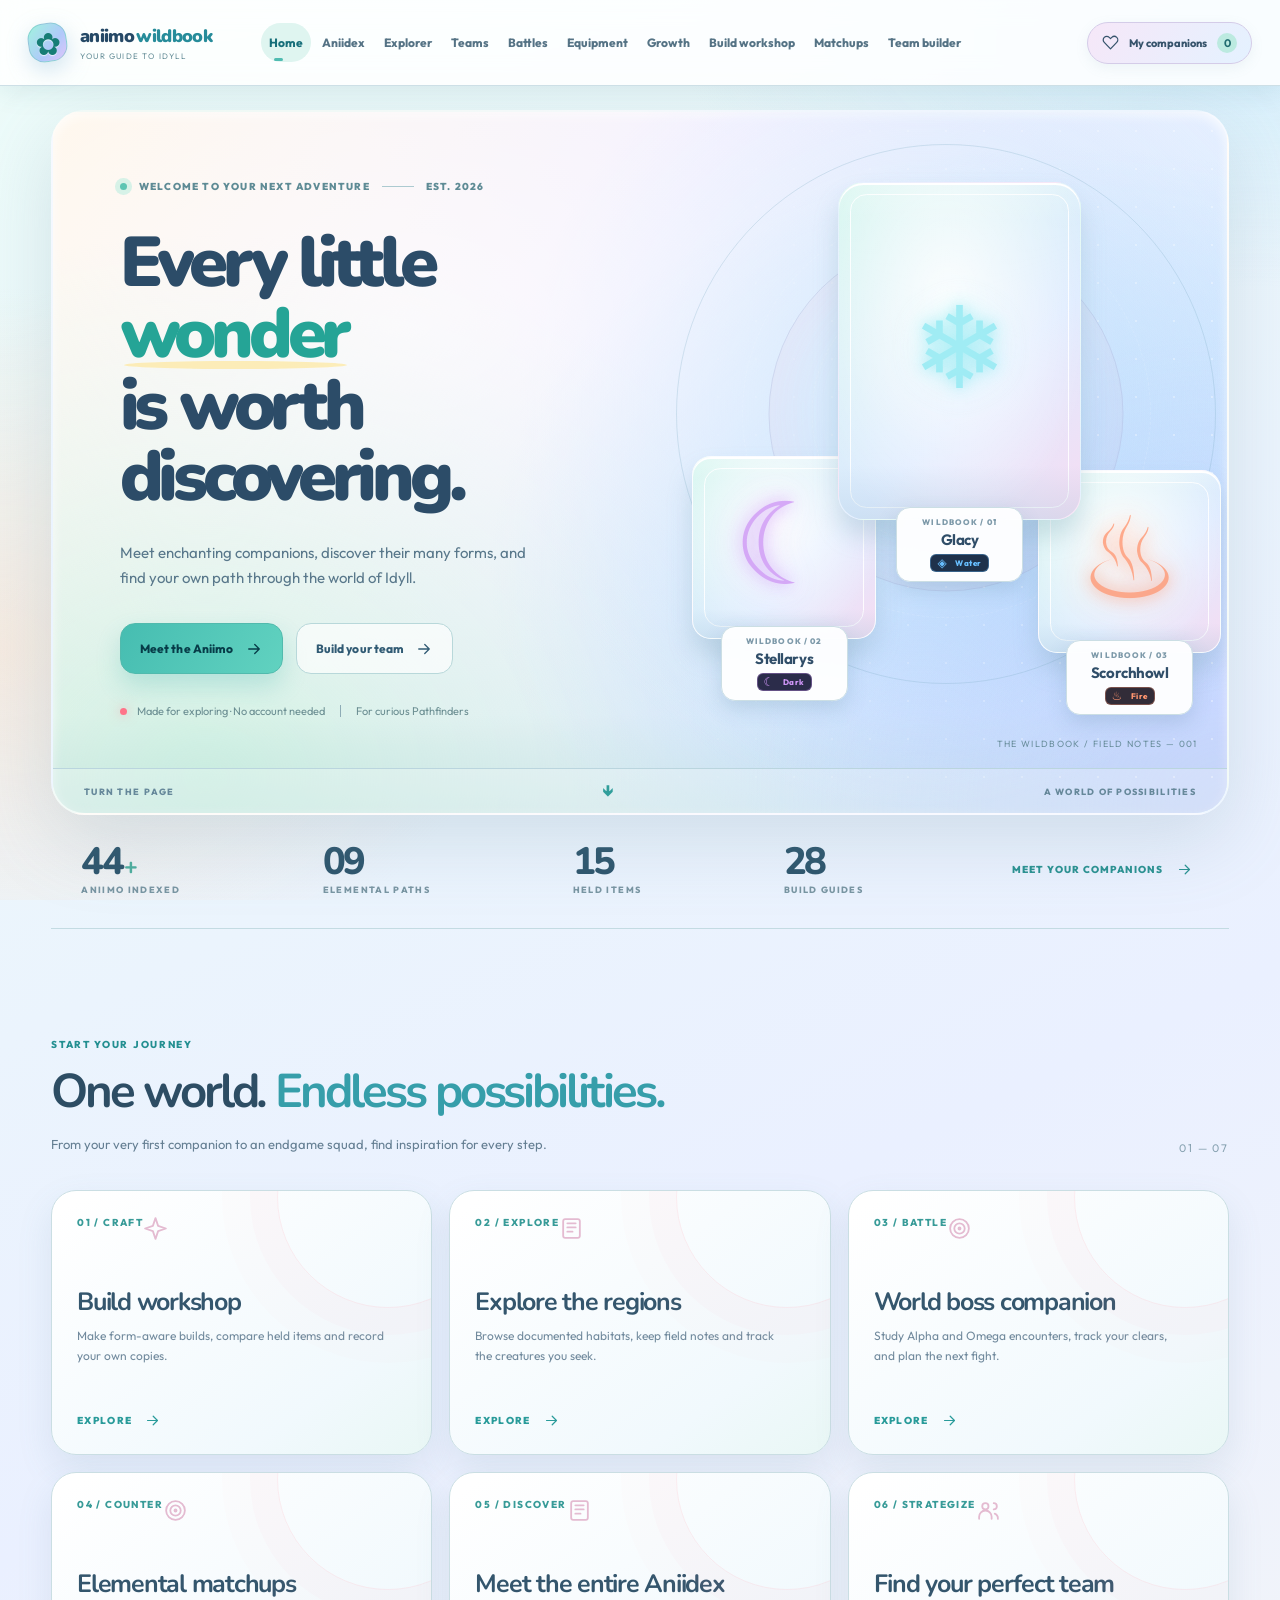
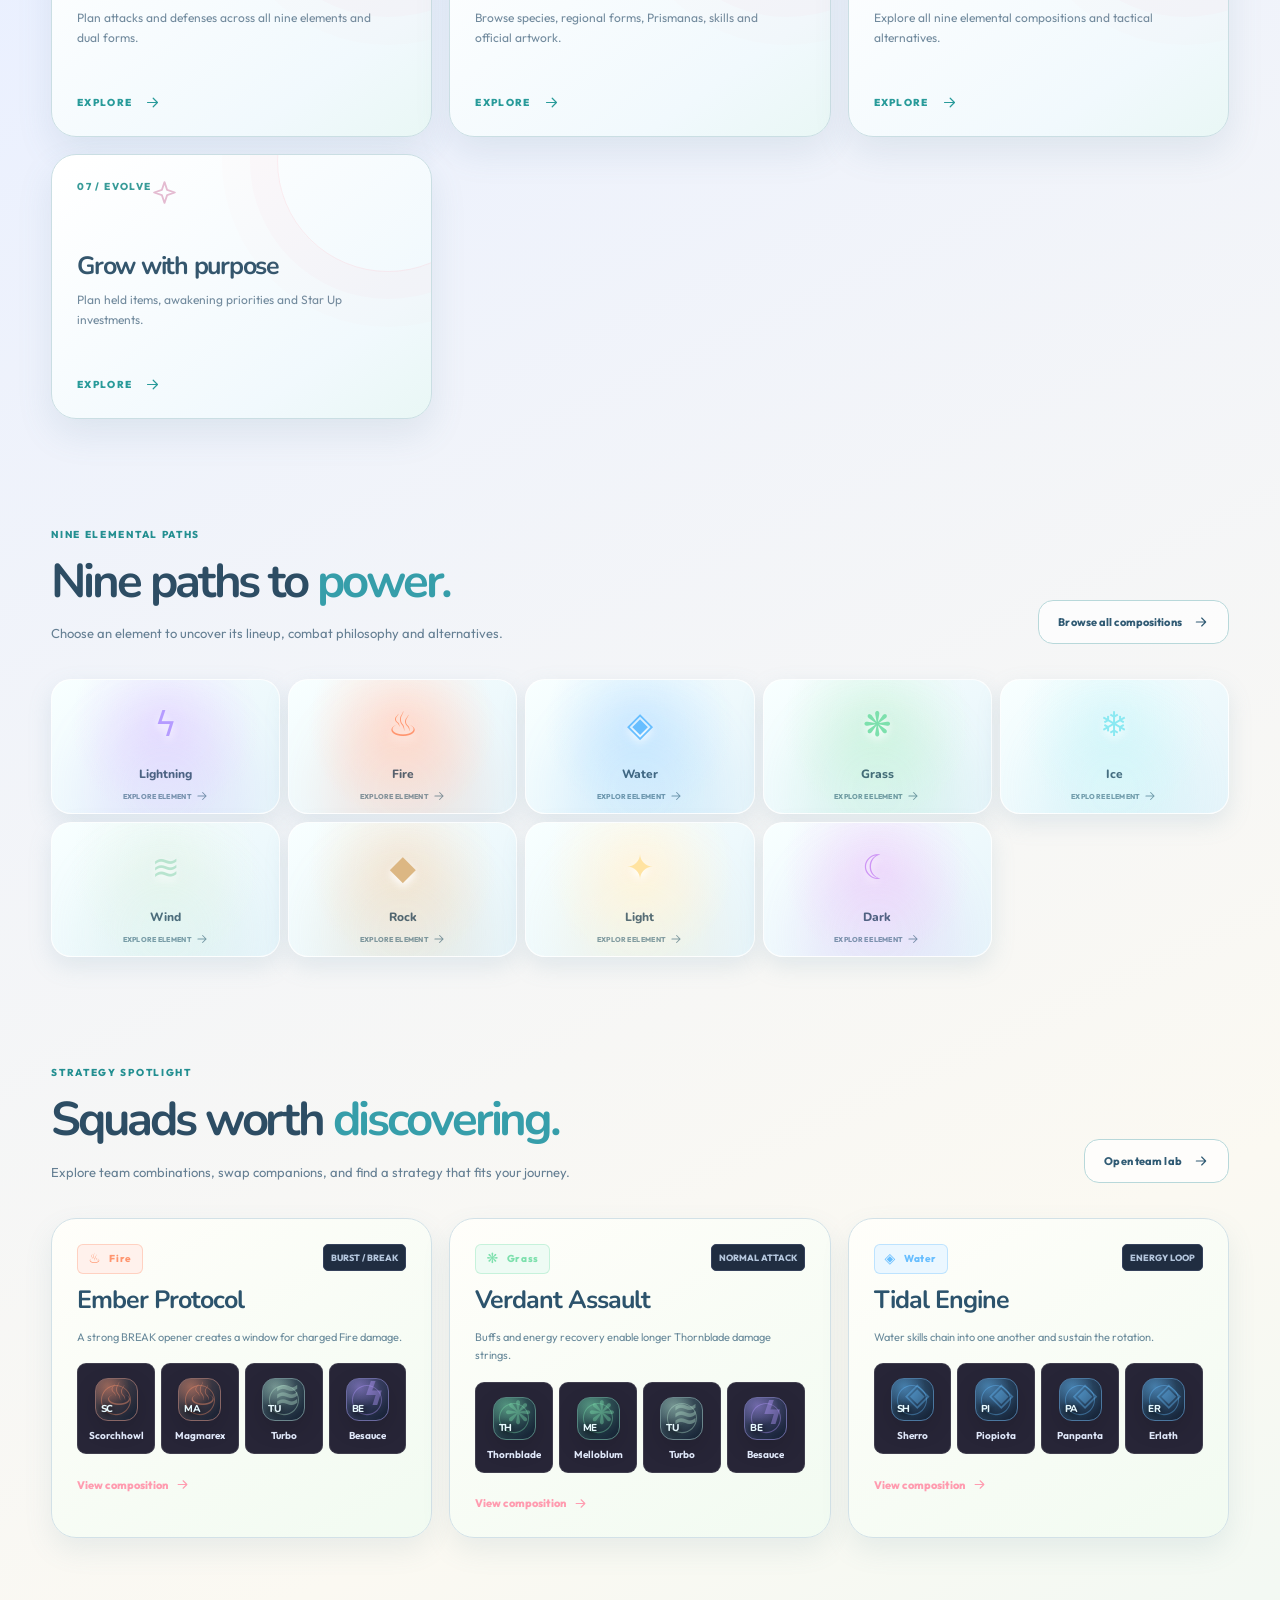
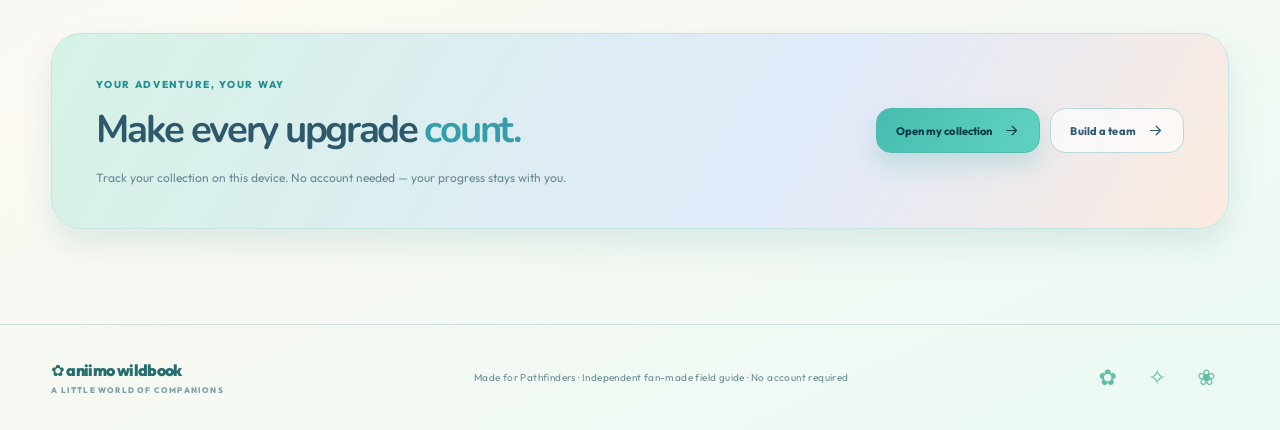
==== commit a1dafde5: "feat: add Explorer habitat journal and discovery planning v1.8" ====
--- a/index.html
+++ b/index.html
@@ -1,3 +1,3 @@
 <!doctype html>
-<html lang="en"><head><meta charset="utf-8"><meta name="viewport" content="width=device-width, initial-scale=1,viewport-fit=cover"><meta name="theme-color" content="#eff8fa"><meta name="description" content="Aniimo Wildbook: meet the creatures of Idyll, explore forms and abilities, build teams, and keep your personal collection. No account required."><title>Aniimo Wildbook — Your Guide to Idyll</title><link rel="icon" type="image/svg+xml" href="./assets/mark.svg"><link rel="stylesheet" href="./assets/style.css"></head>
+<html lang="en"><head><meta charset="utf-8"><meta name="viewport" content="width=device-width, initial-scale=1,viewport-fit=cover"><meta name="theme-color" content="#eff8fa"><meta name="description" content="Aniimo Wildbook: explore Idyll’s habitats, discover Aniimo forms, plan teams, record boss fights and keep a personal field journal. No account required."><title>Aniimo Wildbook — Your Guide to Idyll</title><link rel="icon" type="image/svg+xml" href="./assets/mark.svg"><link rel="stylesheet" href="./assets/style.css"></head>
 <body><div id="app"></div><script type="module" src="./assets/app.js"></script></body></html>
--- a/assets/style.css
+++ b/assets/style.css
@@ -874,3 +874,381 @@
 body .toast.warn{background:#fff5e9;color:#755b4d;border:1px solid #f5d2ab}
 body .tiny-advisory{background:#fff8e8;border-color:#eddab4;color:#8f704d}
 @media(max-width:520px){body .search-wrap{min-width:0};body .library-toolbar{padding:11px}}
+
+/* WILDBOOK PATHFINDER / BUILD WORKSHOP  — lightweight, component-local styles. */
+body .wb-top-select,body .wb-planner-bar,body .wb-encounter,body .wb-match-intro{display:flex;align-items:center;gap:20px;flex-wrap:wrap;padding:22px 27px;margin-bottom:22px;border-radius:24px;background:linear-gradient(125deg,#fafffa,#ecf9f6 90%);border:1px solid #cde7df;box-shadow:0 10px 29px #5e98921a;color:#366578}
+body .wb-top-select label,body .wb-planner-bar label,body .wb-match-selector label,body .wb-encounter-picks label{display:flex;flex-direction:column;gap:7px;font-size:10px;letter-spacing:.13em;font-weight:900;color:#5b8994;min-width:160px;flex:1}
+body .wb-top-select select,body .wb-planner-bar select,body .wb-match-selector select,body .wb-encounter select,body .wb-owned-strip select,body .wb-edit-fields select,body .wb-planner-slot select{font:inherit;letter-spacing:normal;font-weight:700;min-height:44px;width:100%;padding:10px 12px;border-radius:13px;border:1px solid #c6dfe1;background:#fff;color:#365c71;min-width:0}
+body .wb-top-select label:first-child{flex:2}body .wb-quality,body .wb-pill{font-size:10px;font-weight:850;color:#468478;background:#e0f5eb;padding:8px 11px;border-radius:999px;white-space:nowrap;letter-spacing:.02em;border:1px solid #b9e0cd}
+body .wb-workshop-hero{display:grid;grid-template-columns:minmax(240px,.8fr) minmax(0,1.2fr);gap:30px;min-height:355px;margin-bottom:22px;border-radius:30px;background:linear-gradient(130deg,color-mix(in srgb,var(--wb-element) 15%,#f3ffff),#fffaf8 77%);border:1px solid #cbe5e2;overflow:hidden;box-shadow:0 15px 42px #61949b1c}
+body .wb-specimen{position:relative;min-height:328px;display:flex;align-items:center;justify-content:center;flex-direction:column;padding:20px;background:radial-gradient(ellipse at 50% 50%,#fff9,#ffffff22 55%,transparent 75%)}
+body .wb-specimen-circle{position:absolute;width:255px;height:255px;border-radius:50%;border:1px solid #fff9;box-shadow:0 0 0 25px #fff5,0 0 0 50px #fff2}
+body .wb-specimen .avatar.xl{position:relative;z-index:1;width:min(100%,255px);height:270px;background:none!important;border:0!important;box-shadow:none!important}
+body .wb-specimen .avatar.xl img{max-height:95%;max-width:95%;object-fit:contain;filter:drop-shadow(0 18px 15px #6e9ca850)}
+body .wb-form-title{z-index:1;position:relative;font-size:11px;font-weight:800;letter-spacing:.08em;color:#537e82}
+body .wb-hero-body{align-self:center;padding:30px 33px 30px 0;color:#40627a}
+body .wb-hero-body h2{font-size:clamp(31px,4vw,53px);letter-spacing:-.055em;line-height:1.1;color:#2c5873;margin:12px 0}
+body .wb-hero-body h2 em{font-style:normal;color:#37aa9e}
+body .wb-hero-body p{max-width:660px;line-height:1.7;color:#658696}
+body .wb-tags{display:flex;gap:7px;align-items:center;flex-wrap:wrap;margin:10px 0}
+body .wb-hero-facts{display:flex;gap:9px;flex-wrap:wrap;margin:20px 0 18px}
+body .wb-hero-facts>div{background:#ffffffb8;border:1px solid #d6e8e3;padding:11px 18px;border-radius:15px;min-width:105px}
+body .wb-hero-facts small,body .wb-hero-facts strong{display:block}
+body .wb-hero-facts small{font-size:9px;letter-spacing:.09em;color:#73979a;font-weight:800}body .wb-hero-facts strong{font-size:24px;color:#306e78}
+body .wb-workshop-grid,body .wb-assessment-grid{display:grid;grid-template-columns:repeat(2,minmax(0,1fr));gap:19px;margin-bottom:22px}
+body .wb-section{background:#fffefa;border:1px solid #d5e8e4;border-radius:24px;min-width:0;padding:25px;color:#426578;box-shadow:0 9px 24px #55979a11}
+body .wb-section h3{color:#305b76;font-size:clamp(20px,2vw,28px);margin:9px 0 15px;letter-spacing:-.035em}
+body .wb-section h4{color:#377183;margin:21px 0 10px;font-size:15px}
+body .wb-section p{color:#648393;line-height:1.65}
+body .wb-stat-grid{display:grid;grid-template-columns:repeat(3,minmax(0,1fr));gap:8px;margin:13px 0}
+body .wb-stat-grid>div{background:#eef9f6;border:1px solid #d5e9e1;padding:12px;border-radius:13px}
+body .wb-stat-grid small{display:block;color:#71969b;font-size:9px;font-weight:800;letter-spacing:.1em}
+body .wb-stat-grid strong{display:block;color:#35677b;font-size:24px;margin-top:3px}
+body .wb-skill-scroll{display:grid;gap:8px;max-height:400px;overflow-y:auto}
+body .wb-skill-scroll article{padding:13px;border:1px solid #d4e7e5;border-radius:15px;background:#f7fcfb}
+body .wb-skill-scroll article>div{display:flex;justify-content:space-between;gap:8px;align-items:center}
+body .wb-skill-scroll b{color:#305e75}body .wb-skill-scroll span,body .wb-skill-scroll small{color:#55908e;font-size:11px}
+body .wb-skill-scroll p{font-size:12px;margin:6px 0}
+body .wb-traits{background:#f4f9ff;padding:10px 16px;border-radius:13px}
+body .wb-confidence{border-radius:16px;background:#f3faf5;border:1px solid #d5ebe1;padding:13px 16px}
+body .wb-confidence.sourced{background:#e7f9ef;border-color:#bce9cb}
+body .wb-confidence strong{color:#27887f}body .wb-confidence p{margin:5px 0 0;font-size:12px}
+body .wb-order{display:grid;gap:9px;margin-top:16px}
+body .wb-order>div{display:flex;gap:14px;align-items:center;padding:11px 14px;border-radius:13px;background:#f1f9f7;border:1px solid #d7e9e1}
+body .wb-order span{width:27px;height:27px;border-radius:9px;display:grid;place-items:center;background:#b5e7d5;color:#2b7779;font-size:11px;font-weight:900}
+body .wb-order strong{color:#33657c;flex:1}body .wb-order small{color:#719296;font-size:10px}
+body .wb-note{color:#678b92;font-size:12px;line-height:1.65}
+body .wb-item-picks{display:grid;gap:9px}
+body .wb-item-picks>div{display:flex;align-items:center;gap:12px;padding:12px;background:#f3faf7;border:1px solid #d5e9df;border-radius:13px}
+body .wb-item-picks>div>div{flex:1;min-width:0}body .wb-item-picks strong{display:block;color:#34667a}
+body .wb-item-picks small{display:block;color:#648a9b;font-size:11px;margin:2px 0}body .wb-item-picks p{margin:3px 0 0;font-size:11px}
+body .wb-pick-number{font-size:13px;color:#3b9f91;font-weight:850}
+body .wb-section-heading{display:flex;justify-content:space-between;gap:15px;align-items:center;flex-wrap:wrap}
+body .wb-section-heading p{margin:0 0 12px}
+body .wb-owned-strip{display:flex;gap:10px;flex-wrap:wrap;padding:10px 0 20px}
+body .wb-unit-chip{border-radius:13px;padding:10px 15px;text-align:left;background:#f7fbfa;border:1px solid #cde6df;color:#477781;font-weight:850;cursor:pointer}
+body .wb-unit-chip.active{background:#d8f4e9;border-color:#70cdbb}body .wb-unit-chip small{display:block;margin-top:3px;font-size:10px;font-weight:600;color:#659591}
+body .wb-edit-head{display:flex;align-items:baseline;justify-content:space-between;gap:15px;border-top:1px solid #d8e9e3;padding-top:15px}
+body .wb-edit-head h4{margin:10px 0}body .wb-edit-head small{color:#69978d}
+body .wb-edit-fields{display:grid;grid-template-columns:repeat(4,minmax(0,1fr));gap:12px}
+body .wb-edit-fields label,body .wb-note-input,body .wb-edit-awaken label{display:flex;flex-direction:column;gap:6px;color:#597e89;font-weight:800;font-size:11px}
+body .wb-edit-fields input,body .wb-edit-fields select,body .wb-edit-awaken input,body .wb-note-input textarea{min-width:0;background:#fff!important;border:1px solid #c9e3df!important;border-radius:11px!important;min-height:40px;padding:10px!important;color:#3b5f77!important;font:inherit;font-size:13px!important}
+body .wb-edit-caption{margin:21px 0 10px;font-size:10px;font-weight:900;color:#5b9e95;letter-spacing:.11em}
+body .wb-edit-awaken{display:grid;grid-template-columns:repeat(6,minmax(0,1fr));gap:9px}
+body .wb-note-input{margin-top:16px}body .wb-note-input textarea{resize:vertical}
+body .wb-edit-actions{display:flex;gap:10px;flex-wrap:wrap;margin-top:15px}
+body .wb-dossier-footer{margin:30px 22px 20px;padding:19px;border:1px solid #c9e9df;background:#f2fbf7;border-radius:17px;display:flex;align-items:center;justify-content:space-between;gap:15px;flex-wrap:wrap}
+body .wb-dossier-footer h3{color:#39657c;margin:8px 0;font-size:19px}body .wb-dossier-footer p{color:#6b9095;max-width:490px}
+body .wb-dossier-workshop{margin:10px 0 0;width:100%}
+body .wb-match-intro{display:block}
+body .wb-match-selector{display:flex;align-items:end;max-width:590px;gap:12px;margin:17px 0}
+body .wb-match-selector>span{margin-bottom:13px;font-size:22px;color:#5baa9c}
+body .wb-match-intro p{color:#668994;max-width:720px}
+body .wb-match-bands{display:grid;grid-template-columns:repeat(3,minmax(0,1fr));gap:15px;margin:18px 0 25px}
+body .wb-match-band{padding:17px;border:1px solid #d2e5e4;background:#ffffff;border-radius:21px}
+body .wb-match-band h3{color:#355f79;font-size:16px;margin:2px 0 12px}
+body .wb-match-band>div{display:grid;gap:8px}
+body .wb-match-tile,body .wb-coverage-grid>div{display:flex;align-items:center;justify-content:space-between;gap:8px;padding:9px;border:1px solid #d7e6e8;background:#f6fdf9;border-radius:11px}
+body .wb-match-tile.good,body .wb-chart .good{background:#def7e9;color:#2a8270}body .wb-match-tile.bad,body .wb-chart .bad{background:#fff0e7;color:#bb755d}
+body .wb-match-tile strong{color:#376475}
+body .wb-table-scroll{overflow-x:auto;overscroll-behavior-inline:contain}
+body .wb-chart{border-collapse:separate;border-spacing:4px;min-width:680px;width:100%;text-align:center}
+body .wb-chart th{white-space:nowrap;font-size:11px;font-weight:850;color:#527d87;padding:8px 5px}
+body .wb-chart td{font-size:12px;font-weight:800;border-radius:8px;background:#f0f8f6;color:#6f8e91;padding:10px 7px}
+body .wb-chart td.good{background:#ddf7e8;color:#35856d}body .wb-chart td.bad{background:#fff0e8;color:#b8735e}
+body .wb-planner-grid{display:grid;grid-template-columns:repeat(4,minmax(0,1fr));gap:14px;margin-bottom:20px}
+body .wb-planner-slot{background:linear-gradient(170deg,color-mix(in srgb,var(--wb-element) 13%,#fff),#fcfffe);border:1px solid #cee4e2;border-radius:22px;padding:14px;min-width:0;color:#4b7281;box-shadow:0 9px 21px #6eadae16}
+body .wb-slot-head{display:flex;justify-content:space-between;align-items:center;gap:5px;color:#72979a;font-size:10px;font-weight:900;letter-spacing:.08em}
+body .wb-owned{color:#348f83;font-size:9px;letter-spacing:0}
+body .wb-slot-art{height:145px;display:grid;place-items:center;position:relative}
+body .wb-slot-art .avatar.xl{width:145px;height:140px;background:none!important;border:0!important;box-shadow:none!important}
+body .wb-slot-art .avatar.xl img{max-width:100%;max-height:100%;object-fit:contain}
+body .wb-placeholder{border:1px dashed #add7cf;width:75px;height:75px;display:grid;place-items:center;border-radius:30px;color:#76b5a9}
+body .wb-planner-slot>strong{display:block;color:#35627a;margin:10px 0 2px}
+body .wb-planner-slot>small{color:#749597;font-size:11px}body .wb-planner-slot .wb-tags{margin-bottom:0}
+body .wb-planner-bar{justify-content:flex-start}body .wb-planner-bar label{flex:2}
+body .wb-toggle-active{border:1px solid #54b29d!important;background:#e2f8e9!important;color:#247a73!important}
+body .wb-encounter{justify-content:space-between}body .wb-encounter>div:first-child{max-width:450px}body .wb-encounter h3{margin:7px 0;color:#356378}body .wb-encounter p{color:#729392}
+body .wb-encounter-picks{display:flex;gap:10px;flex:1;max-width:460px}
+body .wb-role-grid{display:grid;grid-template-columns:repeat(2,minmax(0,1fr));gap:8px}
+body .wb-role-grid>div{display:flex;flex-wrap:wrap;align-items:center;gap:9px;padding:12px;border-radius:12px;border:1px solid #d4e8dd;background:#effaf2;color:#347c77}
+body .wb-role-grid>div.missing{background:#fff8ef;color:#a88769;border-color:#f0dfcb}
+body .wb-role-grid span{flex:1;font-size:12px}body .wb-role-grid b{font-size:11px}
+body .wb-match-target{border-top:1px solid #dcebe4;margin-top:17px;padding-top:17px}
+body .wb-match-target span{display:block;font-size:10px;font-weight:850;color:#6a9695;letter-spacing:.1em}
+body .wb-match-target strong{display:block;color:#29948b;font-size:40px;letter-spacing:-.06em;margin-top:3px}
+body .wb-threat-list{display:grid;gap:9px}.wb-threat-list>div{display:flex;justify-content:space-between;align-items:center;gap:7px;padding:9px;border:1px solid #d7e8e2;border-radius:12px;background:#f5faf8}
+body .wb-threat-list span:not(.element){font-size:11px;color:#709099}body .wb-threat-list strong{font-size:10px;color:#657f92;text-align:right}
+body .wb-caution-list{display:flex;gap:6px 20px;flex-wrap:wrap}body .wb-caution-list p{display:flex;align-items:center;gap:8px;margin:5px 0;color:#916d58}
+body .wb-success{color:#3d9883!important}
+body .wb-coverage-grid{display:grid;grid-template-columns:repeat(3,minmax(0,1fr));gap:8px;margin:15px 0}
+body .wb-coverage-grid strong{color:#3c6e7d}
+body .wb-vault-metrics{display:grid;grid-template-columns:repeat(4,minmax(0,1fr));gap:12px;margin:15px 0 21px}
+body .wb-vault-metrics>div{padding:20px;background:linear-gradient(125deg,#f9fffd,#eef9f7);border:1px solid #d6e9e4;border-radius:20px;color:#527b84}
+body .wb-vault-metrics strong{display:block;color:#2f8d85;font-size:34px}body .wb-vault-metrics span{font-size:11px;font-weight:750}
+body .wb-collection-grid{display:grid;grid-template-columns:repeat(3,minmax(0,1fr));gap:15px;margin-bottom:22px}
+body .wb-owned-card{min-width:0;display:flex;gap:8px;padding:13px;border-radius:22px;background:linear-gradient(145deg,color-mix(in srgb,var(--wb-element) 9%,#fff),#fff);border:1px solid #cfe4e3}
+body .wb-owned-image{display:grid;place-items:center;flex:0 0 104px}body .wb-owned-image .avatar.xl{width:100px;height:120px;background:none!important;border:0!important;box-shadow:none!important}
+body .wb-owned-image img{object-fit:contain;max-width:100%;max-height:100%}
+body .wb-owned-body{flex:1;min-width:0;color:#6a8b93}body .wb-owned-body h3{color:#315e78;word-break:break-word;font-size:18px;margin:8px 0 3px}
+body .wb-owned-body p{font-size:11px;margin:7px 0;line-height:1.4}
+body .wb-owned-stats{display:flex;flex-wrap:wrap;gap:7px}body .wb-owned-stats span{font-size:10px}body .wb-owned-stats b{color:#3b797b}
+body .wb-owned-actions{display:flex;gap:8px;flex-wrap:wrap;margin-top:9px}
+body .wb-backups{display:flex;justify-content:space-between;align-items:center;gap:20px;flex-wrap:wrap}body .wb-backups h3{margin:7px 0}
+body .wb-backups p{max-width:640px}body .wb-backup-actions{display:flex;gap:10px;flex-wrap:wrap}
+body .wb-empty{background:#f8fffd;border:1px solid #d5e9e2;border-radius:20px;padding:48px 15px}
+body .wb-workshop-grid *,body .wb-planner-grid *,body .wb-collection-grid *{box-sizing:border-box}
+@media(max-width:1050px){body .wb-collection-grid{grid-template-columns:repeat(2,minmax(0,1fr))}body .wb-edit-fields{grid-template-columns:repeat(3,minmax(0,1fr))}}
+@media(max-width:800px){body .wb-workshop-hero{grid-template-columns:1fr;gap:0}body .wb-specimen{min-height:290px}body .wb-hero-body{padding:20px 23px 28px}body .wb-workshop-grid,body .wb-assessment-grid{grid-template-columns:1fr}body .wb-planner-grid{grid-template-columns:repeat(2,minmax(0,1fr))}body .wb-match-bands{grid-template-columns:1fr}body .wb-collection-grid{grid-template-columns:1fr}body .wb-encounter-picks{max-width:none;width:100%}body .wb-edit-awaken{grid-template-columns:repeat(3,minmax(0,1fr))}}
+@media(max-width:520px){body .wb-top-select,body .wb-planner-bar,body .wb-encounter,body .wb-match-intro{padding:16px;border-radius:18px}body .wb-section{padding:17px;border-radius:18px}body .wb-top-select label{min-width:100%;flex:1}body .wb-planner-bar label{min-width:100%}body .wb-specimen{min-height:254px}body .wb-specimen .avatar.xl{height:220px;width:220px}body .wb-specimen-circle{width:205px;height:205px}body .wb-hero-body{padding:18px 18px 26px}body .wb-hero-facts>div{min-width:82px;padding:10px}body .wb-hero-facts small{font-size:8px}body .wb-hero-facts strong{font-size:20px}body .wb-planner-grid{gap:8px}body .wb-planner-slot{padding:10px;border-radius:15px}body .wb-slot-art{height:104px}body .wb-slot-art .avatar.xl{height:105px;width:105px}body .wb-planner-slot select{font-size:11px!important}body .wb-slot-head{font-size:9px}body .wb-encounter-picks{flex-direction:column}body .wb-edit-fields{grid-template-columns:repeat(2,minmax(0,1fr))}body .wb-match-selector{flex-wrap:wrap}body .wb-match-selector label{flex:1;min-width:130px}body .wb-role-grid{grid-template-columns:1fr}body .wb-coverage-grid{grid-template-columns:repeat(2,minmax(0,1fr))}body .wb-vault-metrics{grid-template-columns:repeat(2,minmax(0,1fr))}body .wb-owned-card{padding:9px}body .wb-owned-image{flex-basis:82px}body .wb-owned-image .avatar.xl{width:82px;height:105px}}
+@media(prefers-reduced-motion:reduce){body .wb-specimen *,body .wb-planner-slot *{animation:none!important;transition:none!important}}
+body .wb-workshop-welcome{background:radial-gradient(ellipse at 76% 5%,#d0f6f2a1,transparent 55%),#fffefa;text-align:center;padding:clamp(25px,5vw,60px);border-radius:32px;margin-bottom:30px}
+body .wb-workshop-welcome h2{font-size:clamp(27px,3vw,43px);line-height:1.14;color:#315a75;margin:15px 0}
+body .wb-workshop-welcome>p{max-width:620px;margin:0 auto 22px;color:#6a899a;line-height:1.75}
+body .wb-workshop-welcome>label{display:block;max-width:430px;margin:0 auto 25px;font-size:11px;color:#529a99;font-weight:900;letter-spacing:.1em}
+body .wb-workshop-welcome>label select{display:block;margin-top:9px;width:100%;min-height:50px;background:#fff;color:#345f76;border:1px solid #abd9d3;border-radius:14px;padding:12px}
+body .wb-welcome-grid{display:grid;grid-template-columns:repeat(4,minmax(0,1fr));gap:12px;margin:0 auto 22px;max-width:790px}
+body .wb-welcome-grid>button{background:#f4fcfa;border:1px solid #d0e9e2;border-radius:17px;min-width:0;padding:17px 10px;display:flex;flex-direction:column;align-items:center;gap:9px;color:#345c70;cursor:pointer;transition:transform .2s ease,background .2s ease}
+body .wb-welcome-grid>button:hover{background:#e7f8f0;transform:translateY(-3px)}
+body .wb-welcome-grid .avatar.lg{max-width:115px;height:115px;width:100%}body .wb-workshop-welcome>small{color:#70949b}
+body .wb-suggestion-grid{display:grid;grid-template-columns:repeat(5,minmax(0,1fr));gap:11px;margin-top:18px}
+body .wb-suggestion-grid>article{padding:13px;min-width:0;background:linear-gradient(140deg,color-mix(in srgb,var(--wb-element) 11%,#fff),#fff);border:1px solid #d7eae5;border-radius:15px;display:flex;flex-direction:column;gap:5px}
+body .wb-suggestion-grid>article>div{min-height:85px;display:grid;place-items:center}.wb-suggestion-grid .avatar.lg{width:90px;height:90px}
+body .wb-suggestion-grid strong{font-size:14px;color:#336579}body .wb-suggestion-grid small{font-size:10px;color:#729696}
+body .wb-suggestion-grid p{font-size:11px;line-height:1.4;flex:1;margin:5px 0}
+body .wb-suggestion-grid .btn{min-height:35px;padding:7px;font-size:11px}
+@media(max-width:900px){body .wb-suggestion-grid{grid-template-columns:repeat(3,minmax(0,1fr))}}
+@media(max-width:600px){body .wb-welcome-grid{grid-template-columns:repeat(2,minmax(0,1fr))}body .wb-suggestion-grid{grid-template-columns:repeat(2,minmax(0,1fr))}}
+body .wb-growth-head{display:flex;align-items:center;justify-content:space-between;gap:20px;flex-wrap:wrap;margin:0 0 20px;border-radius:22px;padding:22px;background:#f6fffc;border-color:#d4e8e4;color:#406978}
+body .wb-growth-head h2{color:#35687b;margin:7px 0}body .wb-growth-head p{color:#718b96}
+body .wb-growth-head label{min-width:230px;font-size:11px;font-weight:850;color:#519c94;display:grid;gap:9px}
+body .wb-growth-head select{background:#fff;border:1px solid #bddfd6;color:#386578;padding:12px;border-radius:13px;min-height:44px}
+body .wb-growth-profile{display:flex;align-items:center;gap:26px;padding:22px 30px;background:linear-gradient(130deg,color-mix(in srgb,var(--wb-element) 15%,#fff),#fbfff9);border-radius:24px;border:1px solid #d1e9e4;margin-bottom:20px;color:#3d6778}
+body .wb-growth-art .avatar.xl{width:176px;height:170px;background:none!important;border:0!important;box-shadow:none!important}
+body .wb-growth-profile h3{font-size:clamp(27px,3vw,38px);margin:8px 0;color:#356579}
+body .wb-growth-profile h3 em{font-style:normal;color:#2eaa9a}
+body .wb-growth-numbers{display:flex;gap:14px;flex-wrap:wrap;margin:15px 0}
+body .wb-growth-numbers span{font-size:11px;letter-spacing:.04em;color:#609393}body .wb-growth-numbers b{font-size:17px;color:#33647c}
+body .wb-growth-list{display:grid;gap:10px}
+body .wb-growth-list>div{display:flex;justify-content:space-between;gap:14px;padding:12px;border-radius:12px;background:#eff9f6;border:1px solid #d6e8e3;color:#607e91}
+body .wb-growth-list b{color:#37877e}
+@media(max-width:620px){body .wb-growth-head label{width:100%;min-width:0}body .wb-growth-profile{padding:19px;gap:9px;flex-direction:column;text-align:center}body .wb-growth-art .avatar.xl{width:135px;height:135px}body .wb-growth-profile .wb-tags{justify-content:center}}
+/* Avoid painting offscreen card backgrounds until their section approaches viewport. */
+body .wb-owned-card,body .wb-suggestion-grid>article{content-visibility:auto;contain-intrinsic-size:auto 190px}
+
+/* ── v1.7 The Battle Journal: light field-notebook aesthetic ────────────── */
+body .horizon-nav{overflow-x:auto;scrollbar-width:none;justify-content:flex-start;flex:1 1 auto}
+body .horizon-nav::-webkit-scrollbar{display:none}
+body .horizon-link{flex-shrink:0}
+body .wb-battle-intro{position:relative;overflow:hidden;display:grid;grid-template-columns:minmax(0,1fr) 245px;align-items:center;gap:25px;padding:clamp(24px,4vw,54px);border:1px solid #c6e4df;border-radius:30px;background:radial-gradient(ellipse at 91% 7%,#c3f2e7,transparent 42%),radial-gradient(ellipse at 4% 85%,#f9dbe5,transparent 46%),linear-gradient(125deg,#fffefa,#f1fcfc);box-shadow:0 13px 50px #548b8417;color:#4d7787}
+body .wb-battle-intro h2{font-size:clamp(29px,3.8vw,53px);line-height:1.09;letter-spacing:-.045em;margin:12px 0 15px;color:#2d5e75;font-weight:900}
+body .wb-battle-intro h2 em{color:#e48a9e;font-style:normal}
+body .wb-battle-intro p{max-width:640px;font-size:14px;line-height:1.7;color:#65899a}
+body .wb-battle-mode{display:flex;flex-wrap:wrap;gap:9px;margin-top:24px}
+body .wb-battle-mode button{border:1px solid #b8dfd7;color:#467a7d;background:#ffffffb5;border-radius:99px;padding:11px 18px;font:inherit;font-weight:800;font-size:12px;cursor:pointer;transition:transform .2s,background .2s}
+body .wb-battle-mode button:hover{transform:translateY(-2px)}
+body .wb-battle-mode button.active{border-color:#4ca99c;background:#e0f5e9;color:#327c73;box-shadow:inset 0 0 0 1px #73c4b8}
+body .wb-battle-tally{padding:25px;border-radius:24px;background:#ffffffd9;border:1px solid #bcded9;text-align:center;box-shadow:0 8px 22px #709e9a15}
+body .wb-battle-tally strong{display:block;font-size:48px;letter-spacing:-.07em;color:#369e94;line-height:1}
+body .wb-battle-tally strong span{font-size:24px;color:#71959f;font-weight:700}
+body .wb-battle-tally small{display:block;font-weight:850;letter-spacing:.09em;font-size:10px;margin:9px 0;color:#5a8a8b}
+body .wb-progress-track{height:9px;background:#d9eee8;border-radius:99px;overflow:hidden;margin:14px 0}
+body .wb-progress-track i{display:block;height:100%;background:linear-gradient(90deg,#64cfad,#e5a5cf);border-radius:99px;transition:width .3s ease}
+body .wb-battle-tally p{font-size:11px!important;margin:0;color:#64858c}
+body .wb-battle-controls{display:flex;align-items:end;gap:12px;flex-wrap:wrap;margin:25px 0 12px;padding:15px;border:1px solid #d0e9e4;border-radius:21px;background:#ffffffbd}
+body .wb-battle-controls label{display:flex;flex-direction:column;gap:6px;min-width:135px;font-size:10px;font-weight:900;letter-spacing:.07em;color:#568b8d}
+body .wb-battle-controls select,body .wb-battle-controls input{background:#f9fffd;border:1px solid #c8e4de;border-radius:12px;color:#355f72;min-height:43px;padding:9px 12px;outline-offset:2px;font:inherit;font-size:13px}
+body .wb-battle-controls .wb-boss-search{flex:1;display:flex;flex-direction:row;align-items:center;gap:10px;background:#f9fffd;border:1px solid #c8e4de;border-radius:12px;padding:0 12px;min-height:43px;min-width:240px}
+body .wb-battle-controls .wb-boss-search input{flex:1;border:0;background:transparent;padding:8px 0;min-width:0;outline:none}
+body .wb-battle-controls .btn{min-height:43px;white-space:nowrap}
+body .wb-battle-controls .wb-battle-active{background:#ddf5e8;color:#347b74}
+body .wb-battle-caption{display:flex;justify-content:space-between;gap:14px;flex-wrap:wrap;margin:0 4px 12px;color:#728e9b;font-size:11px;font-weight:700}
+body .wb-boss-grid{display:grid;grid-template-columns:repeat(5,minmax(0,1fr));gap:14px;margin-bottom:24px}
+body .wb-boss-card{position:relative;min-width:0;min-height:274px;text-align:left;display:flex;flex-direction:column;align-items:stretch;padding:14px;background:linear-gradient(160deg,color-mix(in srgb,var(--boss-hue) 15%,#fff),#fffefa 80%);border:1px solid color-mix(in srgb,var(--boss-hue) 24%,#d0e4e2);border-radius:20px;cursor:pointer;color:#336478;box-shadow:0 6px 19px #477c7b0d;transition:transform .22s,border-color .22s,box-shadow .22s}
+body .wb-boss-card:hover{transform:translateY(-4px);box-shadow:0 14px 28px #628d8420}
+body .wb-boss-card.selected{border:2px solid #54bba9;box-shadow:0 0 0 3px #a8e2d24d}
+body .wb-boss-card-top{display:flex;justify-content:space-between;align-items:flex-start;gap:5px;flex-wrap:wrap;color:#64938e;letter-spacing:.07em;font-weight:900;font-size:9px}
+body .wb-boss-status{font-size:8px;color:#7b9299;background:#ffffff8c;border:1px solid #d3e9e5;padding:4px 7px;border-radius:99px}
+body .wb-boss-status.cleared{color:#248873;background:#dbf7e8;border-color:#b3e8d1}
+body .wb-boss-status.attempted{color:#b4823b;background:#fff6da;border-color:#eadab5}
+body .wb-boss-image{height:130px;display:grid;place-items:center;overflow:hidden;isolation:isolate;position:relative}
+body .wb-boss-image:before{content:"";position:absolute;width:105px;height:105px;border:1px solid color-mix(in srgb,var(--boss-hue) 27%,#d9e9e4);background:radial-gradient(circle,color-mix(in srgb,var(--boss-hue) 16%,#fff) 0,transparent 70%);border-radius:50%;z-index:-1}
+body .wb-boss-image .avatar.xl{width:145px;height:134px;border:0!important;background:transparent!important;box-shadow:none!important}
+body .wb-boss-image .avatar img{object-fit:contain;width:100%;height:100%}
+body .wb-boss-rune{font-size:70px;font-weight:800;opacity:.34;color:var(--boss-hue)}
+body .wb-boss-card>strong{font-size:17px;letter-spacing:-.025em;font-weight:900;overflow-wrap:anywhere}
+body .wb-boss-card>small{color:#738f9c;font-size:10px;line-height:1.5;margin:3px 0 8px}
+body .wb-boss-elements{display:flex;gap:4px;flex-wrap:wrap;margin-top:auto}
+body .wb-boss-counters{display:flex;flex-direction:column;gap:4px;color:#849aaa;font-size:9px;font-weight:850;letter-spacing:.045em;padding-top:11px}
+body .wb-boss-counters b{font-size:11px;letter-spacing:0;color:#368e87;font-weight:800}
+body .wb-battle-detail{border-radius:28px;border:1px solid #d2e5dd;background:#fafffc;overflow:hidden;margin:28px 0;scroll-margin-top:90px;box-shadow:0 14px 40px #628b8b16}
+body .wb-battle-detail-hero{display:grid;grid-template-columns:220px 1fr;align-items:center;gap:25px;background:linear-gradient(120deg,color-mix(in srgb,var(--boss-hue) 19%,#fff),#fafffc);padding:24px clamp(22px,4vw,45px);border-bottom:1px solid #d8e9e5}
+body .wb-battle-portrait{height:210px;display:grid;place-items:center;border-radius:25px;background:radial-gradient(circle at 50% 50%,color-mix(in srgb,var(--boss-hue) 16%,#fff),#ffffff9e 70%);border:1px solid color-mix(in srgb,var(--boss-hue) 30%,#e0e8e3)}
+body .wb-battle-portrait .avatar.xl{height:210px;width:200px;background:transparent!important;border:0!important;box-shadow:none!important}
+body .wb-battle-portrait img{width:100%;height:100%;object-fit:contain}
+body .wb-battle-detail-hero h2{font-size:clamp(28px,4vw,48px);letter-spacing:-.055em;margin:7px 0;color:#376c7c}
+body .wb-battle-detail-hero p{font-size:13px;color:#62878e;line-height:1.6;margin:8px 0}
+body .wb-battle-detail-hero .wb-boss-gate{font-weight:700;color:#457d7a}
+body .wb-battle-detail .wb-location{font-size:12px;color:#a17863}
+body .wb-battle-matchbar{display:grid;grid-template-columns:1fr 1fr;gap:15px;padding:18px 30px;background:#eaf8f3}
+body .wb-battle-matchbar div{min-width:0}
+body .wb-battle-matchbar small{display:block;color:#6c9698;font-size:10px;font-weight:850;letter-spacing:.07em;margin-bottom:5px}
+body .wb-battle-matchbar strong{color:#338776;font-weight:850;font-size:14px;line-height:1.6}
+body .wb-battle-columns{display:grid;grid-template-columns:1fr 1fr;gap:15px;margin:23px}
+body .wb-battle-paper{background:#fff!important;border:1px solid #d6e9e3!important;color:#4b7885!important;box-shadow:none!important;padding:22px!important;border-radius:20px!important}
+body .wb-battle-paper h3{margin:7px 0 14px;color:#386779;font-size:21px;letter-spacing:-.025em}
+body .wb-battle-paper ul{padding-left:20px;margin:0}
+body .wb-battle-paper li{margin:9px 0;line-height:1.6;font-size:13px;color:#5f8491}
+body .wb-boss-status-actions{display:flex;gap:7px;flex-wrap:wrap}
+body .wb-progress-button{border:1px solid #d5e7dd;background:#f5fbf8;border-radius:11px;color:#5a8085;padding:10px;font-weight:800;font-size:11px;cursor:pointer}
+body .wb-progress-button.active{background:#c9f2e0;border-color:#78cfb6;color:#237e74}
+body .wb-boss-notes{display:grid;gap:7px;margin:17px 0 10px;color:#6a9090;font-size:10px;letter-spacing:.05em;font-weight:800}
+body .wb-boss-notes textarea{width:100%;resize:vertical;min-height:76px;background:#fbfffd;border:1px solid #cfe9e0;padding:11px;border-radius:12px;color:#396674;line-height:1.4;font:inherit;font-size:12px;letter-spacing:0;box-sizing:border-box}
+body .wb-subtle,body .wb-boss-help{color:#789295;font-size:12px;line-height:1.6}
+body .wb-boss-help{padding:14px;border:1px dashed #b4d9d0;border-radius:13px;background:#f3fbf9;margin:12px 0}
+body .wb-battle-section-heading{display:flex;justify-content:space-between;gap:12px;align-items:center;flex-wrap:wrap}
+body .wb-battle-section-heading p{font-size:12px;color:#718c96}
+body .wb-battle-detail>.wb-battle-paper{margin:0 23px 23px}
+body .wb-battle-counters-grid{display:grid;grid-template-columns:repeat(6,minmax(0,1fr));gap:10px;margin:17px 0}
+body .wb-battle-candidate{display:flex;align-items:center;gap:4px;flex-direction:column;text-align:center;border-radius:17px;padding:12px 5px;background:#f3fbf9;border:1px solid #d2e9e2;min-width:0}
+body .wb-battle-candidate>div{height:76px}
+body .wb-battle-candidate .avatar.lg{width:80px;height:76px;background:transparent!important;border:0!important;box-shadow:none!important}
+body .wb-battle-candidate strong{color:#38657b;font-size:12px;overflow-wrap:anywhere}
+body .wb-battle-candidate small{color:#8096a0;font-size:10px}
+body .wb-battle-candidate>span{font-size:10px;font-weight:850;color:#338e81}
+body .wb-battle-candidate>b{font-size:9px;color:#9a9eaf;letter-spacing:.04em}
+body .wb-battle-squad{display:grid;grid-template-columns:minmax(0,.75fr) minmax(0,1.5fr);gap:16px;align-items:center;margin-top:22px;border-top:1px solid #e2f0e9;padding-top:20px}
+body .wb-battle-squad h3{font-size:21px;margin:7px 0}
+body .wb-battle-squad p{font-size:11px;color:#768f9a;line-height:1.65}
+body .wb-battle-squad-grid{display:grid;grid-template-columns:repeat(4,minmax(0,1fr));gap:7px}
+body .wb-battle-squad-grid>div{display:flex;align-items:center;flex-direction:column;text-align:center;gap:2px;background:#f4fbf7;border:1px solid #d7ebe2;border-radius:13px;padding:9px 4px;min-width:0}
+body .wb-battle-squad-grid span{font-size:9px;color:#7b9a9e}
+body .wb-battle-squad-grid .avatar.md{width:64px;height:65px;background:transparent!important;border:0!important;box-shadow:none!important}
+body .wb-battle-squad-grid b{font-size:10px;color:#3b7284;overflow-wrap:anywhere}
+body .wb-battle-squad-grid small{font-size:9px;color:#839cab}
+body .wb-battle-squad>.btn{grid-column:1/-1;justify-self:start}
+body .wb-battle-squad>.wb-boss-help{grid-column:1/-1;margin:0}
+body .wb-battle-welcome{padding:clamp(35px,5vw,80px);border:1px dashed #c6e0d7;border-radius:26px;background:#f8fffc;text-align:center;color:#76959d;margin:25px 0}
+body .wb-battle-welcome span{font-size:38px;color:#df9bac}
+body .wb-battle-welcome h2{margin:8px 0;color:#466f7d;font-size:26px}
+body .wb-battle-welcome p{font-size:13px}
+body .wb-battle-footnote{font-size:11px;color:#7e9398;text-align:center;padding:17px;margin:20px 0}
+@media(max-width:1320px){body .wb-boss-grid{grid-template-columns:repeat(4,minmax(0,1fr))}body .wb-battle-counters-grid{grid-template-columns:repeat(3,minmax(0,1fr))}}
+@media(max-width:980px){body .wb-boss-grid{grid-template-columns:repeat(3,minmax(0,1fr))}body .wb-battle-squad{grid-template-columns:1fr}}
+@media(max-width:770px){body .wb-battle-intro{grid-template-columns:1fr}body .wb-battle-tally{max-width:340px}body .wb-boss-grid{grid-template-columns:repeat(2,minmax(0,1fr))}body .wb-battle-detail-hero{grid-template-columns:130px 1fr;gap:15px}body .wb-battle-portrait{height:145px}body .wb-battle-portrait .avatar.xl{height:140px;width:135px}body .wb-battle-columns{grid-template-columns:1fr;margin:13px}body .wb-battle-detail>.wb-battle-paper{margin:13px}body .wb-battle-matchbar{padding:16px}}
+@media(max-width:480px){body .wb-battle-intro{padding:23px;border-radius:23px}body .wb-battle-controls{padding:11px}body .wb-battle-controls label{flex:1;min-width:130px}body .wb-battle-controls .wb-boss-search{min-width:100%;width:100%}body .wb-boss-grid{gap:8px}body .wb-boss-card{min-height:240px;padding:10px;border-radius:16px}body .wb-boss-image{height:108px}body .wb-boss-image .avatar.xl{height:109px;width:111px}body .wb-boss-card>strong{font-size:15px}body .wb-boss-card>small{font-size:9px}body .wb-battle-detail-hero{padding:15px;grid-template-columns:95px 1fr;gap:10px}body .wb-battle-detail-hero h2{font-size:27px}body .wb-battle-portrait{height:113px;border-radius:15px}body .wb-battle-portrait .avatar.xl{height:112px;width:95px}body .wb-battle-matchbar{grid-template-columns:1fr;gap:10px}body .wb-battle-paper{padding:14px!important}body .wb-battle-counters-grid{grid-template-columns:repeat(2,minmax(0,1fr))}body .wb-battle-squad-grid{grid-template-columns:repeat(2,minmax(0,1fr))}body .wb-boss-status-actions button{flex:1}body .wb-battle-detail{border-radius:17px}}
+@media(prefers-reduced-motion:reduce){body .wb-boss-card,body .wb-battle-mode button,body .wb-progress-track i{transition:none!important}}
+/* The offline catalog carries no artwork; avoid stacking initials on top of the rune. */
+body .wb-boss-image .avatar:not(.has-art) .avatar-initial,
+body .wb-battle-portrait .avatar:not(.has-art) .avatar-initial,
+body .wb-battle-candidate .avatar:not(.has-art) .avatar-initial,
+body .wb-battle-squad-grid .avatar:not(.has-art) .avatar-initial{display:none!important}
+body .wb-boss-image .avatar:not(.has-art) .avatar-rune,
+body .wb-battle-portrait .avatar:not(.has-art) .avatar-rune{color:var(--unit-color);font-size:72px;opacity:.36;filter:none}
+body .wb-battle-candidate .avatar:not(.has-art) .avatar-rune,
+body .wb-battle-squad-grid .avatar:not(.has-art) .avatar-rune{color:var(--unit-color);font-size:48px;opacity:.35;filter:none}
+
+/* ============== v1.8 · Explorer · Idyll field journal ============== */
+body .wb-explore-hero{position:relative;overflow:hidden;min-height:242px;border-radius:30px;border:1px solid #cae9de;background:linear-gradient(114deg,#e8f8ec 0%,#e0f9f5 57%,#f5ecff 100%);padding:clamp(25px,4vw,52px);margin:22px 0 19px;color:#356e71;display:flex;align-items:center}
+body .wb-explore-hero>div:first-child{position:relative;z-index:1;max-width:635px}
+body .wb-explore-hero h2{font-family:Outfit,inherit;font-size:clamp(31px,4.5vw,55px);font-weight:800;letter-spacing:-.055em;line-height:1.02;margin:10px 0;color:#367c79}
+body .wb-explore-hero p{color:#6c9497;font-weight:650;line-height:1.75;max-width:555px;font-size:13px;margin:13px 0 21px}
+body .wb-explore-hero-actions{display:flex;align-items:center;gap:13px;flex-wrap:wrap}
+body .wb-explore-hero-actions span{font-weight:700;font-size:10px;color:#79a09e}
+body .wb-explore-hero-bloom{position:absolute;right:3%;top:-105px;font-size:350px;line-height:1;color:#a7e9cb8c;filter:drop-shadow(0 30px 22px #4aa79915);transform:rotate(-20deg);pointer-events:none}
+body .wb-explore-hero-bloom span{position:absolute;left:0;top:170px;font-size:130px;color:#f5cae2}
+body .wb-explore-metrics{display:grid;grid-template-columns:repeat(4,minmax(0,1fr));gap:12px;margin:20px 0 28px}
+body .wb-explore-metrics>div{background:#fffefa;border:1px solid #d2ebe5;padding:21px 22px;border-radius:19px;min-width:0;box-shadow:0 10px 25px #719b9810}
+body .wb-explore-metrics strong{display:block;font:850 34px/1 Outfit, sans-serif;color:#3b8f85;letter-spacing:-.06em}
+body .wb-explore-metrics span{display:block;font-size:10px;color:#74969b;font-weight:800;letter-spacing:.07em;text-transform:uppercase;margin-top:7px}
+body .wb-explore-layout{display:grid;grid-template-columns:minmax(238px,.77fr) minmax(0,2.05fr);gap:23px;align-items:start;margin-bottom:30px}
+body .wb-explore-sidebar{background:#fffefa;border:1px solid #d9ece6;border-radius:23px;padding:21px;min-width:0}
+body .wb-explore-side-head{padding:6px 7px 16px}
+body .wb-explore-side-head h3{color:#3d727b;font-size:22px;font-weight:850;letter-spacing:-.04em;margin:8px 0}
+body .wb-explore-side-head p{color:#809da4;font-size:11px;margin:5px 0}
+body .wb-explore-region-list{display:grid;gap:6px;max-height:740px;overflow-y:auto;scrollbar-color:#badcd2 transparent;scrollbar-width:thin;padding-right:3px}
+body .wb-explore-region{min-width:0;border:1px solid transparent;background:transparent;display:grid;grid-template-columns:35px minmax(0,1fr) 16px;gap:10px;align-items:center;text-align:left;padding:12px 10px;border-radius:14px;cursor:pointer;color:#4c7f83;font:inherit;transition:background .18s,transform .18s,border-color .18s}
+body .wb-explore-region:hover{background:#eff9f3;transform:translateX(2px)}
+body .wb-explore-region.active{border-color:#8dd5c0;background:linear-gradient(100deg,#e1f8eb,#f3fffa);box-shadow:0 3px 12px #8ec5b022}
+body .wb-explore-region-icon{display:grid;place-items:center;width:34px;height:34px;border-radius:12px;background:#e9f5f1;color:#59a7a0;font-size:19px}
+body .wb-explore-region strong{display:block;font-size:12px;font-weight:850;line-height:1.3;overflow-wrap:anywhere}
+body .wb-explore-region small{display:block;color:#89a4a5;font-size:10px;margin-top:3px;font-weight:700}
+body .wb-region-arrow{opacity:.5}
+body .wb-explore-main{min-width:0}
+body .wb-explore-selected{position:relative;overflow:hidden;padding:clamp(24px,3vw,33px);border-radius:23px;border:1px solid #cce9e1;background:linear-gradient(126deg,#f9fffa,#f0f9fc 70%,#f9f3ff);box-shadow:0 11px 29px #81a8a518}
+body .wb-explore-selected:after{content:'✿';pointer-events:none;position:absolute;right:-38px;top:-83px;font-size:240px;color:#c5eada62;line-height:1}
+body .wb-explore-region-top,body .wb-explore-region-heading{display:flex;align-items:flex-start;justify-content:space-between;gap:15px;position:relative;z-index:1}
+body .wb-explore-badge,body .wb-explore-visited-label{font-size:10px;font-weight:850;letter-spacing:.085em;color:#548e89}
+body .wb-explore-visited-label{color:#a1a0a0;white-space:nowrap}
+body .wb-explore-region-heading{align-items:center;margin:24px 0 23px}
+body .wb-explore-region-heading h2{font-size:clamp(30px,3.5vw,46px);letter-spacing:-.05em;color:#427d85;margin:0 0 5px}
+body .wb-explore-region-heading p{font-size:13px;color:#77a0a4;margin:0 0 8px}
+body .wb-explore-limited{display:block;max-width:510px;color:#849da1;font-size:11px;line-height:1.6}
+body .wb-explore-region-heading .btn{flex-shrink:0}
+body .wb-explore-progress{position:relative;z-index:1;max-width:650px}
+body .wb-explore-progress>div:first-child{font-weight:850;color:#477c84;font-size:13px}
+body .wb-explore-progress>div:first-child b{font-size:17px;color:#38a08b}
+body .wb-explore-progress>div:first-child span{color:#8ca3a5;font-weight:650}
+body .wb-explore-progress .wb-progress-track{height:11px;margin:10px 0 7px;background:#d6ede7}
+body .wb-explore-progress small{color:#73969a;font-size:11px;font-weight:650}
+body .wb-explore-search{display:flex;gap:10px;align-items:center;flex-wrap:wrap;margin:19px 0}
+body .wb-explore-search-box{display:flex;align-items:center;gap:10px;min-height:44px;border:1px solid #cde6de;border-radius:13px;background:#fffefa;padding:0 12px;flex:1;min-width:180px;color:#7da69f}
+body .wb-explore-search-box input{font:inherit;font-size:12px;outline:none;border:0;background:none;min-width:0;width:100%;color:#376d7b}
+body .wb-explore-status-filter{display:flex;align-items:center;gap:7px;color:#7da09f;font-size:9px;font-weight:900;letter-spacing:.08em}
+body .wb-explore-status-filter select{height:44px;border-radius:12px;border:1px solid #cce5e0;color:#477d82;padding:0 11px;background:#fffefa;font:inherit;font-size:12px;font-weight:750}
+body .wb-explore-only{display:flex;align-items:center;gap:5px;color:#5f8b88;font-size:11px;font-weight:750;cursor:pointer}
+body .wb-explore-only input{accent-color:#4aab9b;width:15px;height:15px}
+body .wb-explore-discoveries-heading{display:flex;align-items:center;gap:10px;justify-content:space-between;margin:22px 2px 14px;flex-wrap:wrap}
+body .wb-explore-discoveries-heading h3{font-size:19px;letter-spacing:-.035em;color:#3e7780;margin:0}
+body .wb-explore-discoveries-heading h3 small{font-size:11px;color:#91a2a5;margin-left:6px;letter-spacing:0}
+body .wb-caution{font-size:10px;color:#a9825c;border:1px solid #eed9c1;background:#fff4e7;padding:7px 10px;border-radius:20px;font-weight:750}
+body .wb-explore-creature-list{display:grid;grid-template-columns:repeat(2,minmax(0,1fr));gap:11px}
+body .wb-explore-creature{min-width:0;display:grid;grid-template-columns:88px minmax(0,1fr);column-gap:12px;row-gap:12px;align-items:center;padding:14px;background:#fffefa;border:1px solid #daeae7;border-radius:18px;transition:box-shadow .2s,transform .2s}
+body .wb-explore-creature:hover{transform:translateY(-2px);box-shadow:0 12px 23px #689f8e17}
+body .wb-explore-art{width:88px;height:98px;display:grid;place-items:center;border:1px solid color-mix(in srgb,var(--explore-element) 26%,#d4e8e2);border-radius:17px;background:radial-gradient(ellipse at 50% 40%,color-mix(in srgb,var(--explore-element) 12%,#fff),#f7fbfa);padding:3px;cursor:pointer;min-width:0;overflow:hidden}
+body .wb-explore-art .avatar.lg{width:87px;height:95px;border:0!important;background:none!important;box-shadow:none!important}
+body .wb-explore-art img{width:100%;height:100%;object-fit:contain}
+body .wb-explore-creature-info{min-width:0}
+body .wb-explore-source{font-size:8px;font-weight:950;color:#90a6a0;letter-spacing:.08em}
+body .wb-explore-creature h4{font:850 16px/1.25 Outfit, sans-serif;letter-spacing:-.025em;margin:7px 0 3px;color:#406f7c;overflow-wrap:anywhere}
+body .wb-explore-creature p{margin:0 0 7px;font-size:11px;color:#809ba0}
+body .wb-explore-tags{display:flex;flex-wrap:wrap;gap:4px}
+body .wb-explore-actions{grid-column:1/-1;display:flex;align-items:center;gap:9px;flex-wrap:wrap;justify-content:space-between;border-top:1px solid #e8f2ec;padding-top:11px}
+body .wb-explore-status-actions{display:flex;gap:5px}
+body .wb-explore-status-actions button,body .wb-explore-pin{cursor:pointer;font:800 10px/1.3 Nunito,sans-serif;padding:8px 11px;border:1px solid #cee4dc;border-radius:10px;background:#f7fcf8;color:#678e90;transition:background .17s,border-color .17s}
+body .wb-explore-status-actions button.active{background:#d6f4e5;border-color:#77c9ad;color:#2e8170}
+body .wb-explore-pin{background:#fff7f9;border-color:#f1dae2;color:#b18097}
+body .wb-explore-pin.active{background:#ffe6ed;border-color:#f2b3c7;color:#af627e}
+body .wb-explore-notes{display:grid;gap:10px;margin-top:24px;border:1px solid #d3e8e2;border-radius:22px;background:#f8fffb;padding:23px}
+body .wb-explore-notes h3{margin:4px 0 5px;color:#397c7c;font-size:21px;letter-spacing:-.035em}
+body .wb-explore-notes p{margin:0;color:#849ca4;font-size:11px}
+body .wb-explore-notes textarea{font:inherit;font-size:12px;color:#4b7a7e;border:1px solid #c8e4db;background:#fff;border-radius:13px;padding:14px;line-height:1.5;min-height:88px;resize:vertical;width:100%;box-sizing:border-box}
+body .wb-explore-notes .btn{justify-self:start}
+body .wb-explore-itinerary{background:linear-gradient(160deg,#eef9ff,#f5f6ff);border:1px solid #d7e8e8;padding:clamp(23px,3vw,32px);border-radius:25px;margin:20px 0}
+body .wb-explore-itinerary-title{display:flex;justify-content:space-between;gap:12px;align-items:flex-start;margin-bottom:16px}
+body .wb-explore-itinerary h2{font-size:clamp(24px,3vw,35px);letter-spacing:-.04em;color:#397d83;margin:6px 0}
+body .wb-explore-itinerary h2 em{color:#65b69f}
+body .wb-explore-itinerary p{margin:4px 0;font-size:12px;color:#7898a3}
+body .wb-explore-count{font-size:10px;font-weight:900;color:#5f9fa0;border:1px solid #acd7d0;background:#f8fffc;border-radius:20px;padding:10px;white-space:nowrap}
+body .wb-explore-route-grid{display:grid;grid-template-columns:repeat(4,minmax(0,1fr));gap:12px}
+body .wb-explore-route{display:flex;flex-direction:column;text-align:left;gap:10px;min-width:0;border-radius:17px;padding:17px;background:#ffffffd9;border:1px solid #d2e6e8;color:#4c848a;cursor:pointer;font:inherit;transition:transform .2s}
+body .wb-explore-route:hover{transform:translateY(-3px)}
+body .wb-explore-route span{font-size:11px;font-weight:850}
+body .wb-explore-route strong{color:#3d7d86;font-size:19px;letter-spacing:-.04em}
+body .wb-explore-route small{min-height:38px;line-height:1.5;font-size:10px;color:#7a969e}
+body .wb-explore-route b{font-size:10px;color:#4eab9e;display:flex;align-items:center;gap:7px}
+body .wb-explore-no-route,body .wb-explore-empty{padding:28px;border-radius:17px;background:#fff9fd;border:1px dashed #e1d5e4;color:#829aa2;text-align:center;font-size:12px;line-height:1.65}
+body .wb-explore-empty{grid-column:1/-1}
+body .wb-explore-disclaimer{font-size:11px!important;color:#83a09f!important;line-height:1.7!important;margin:17px 3px 35px!important}
+@media(max-width:1100px){body .wb-explore-creature-list{grid-template-columns:1fr}body .wb-explore-route-grid{grid-template-columns:repeat(2,minmax(0,1fr))}}
+@media(max-width:760px){body .wb-explore-layout{grid-template-columns:1fr;gap:16px}body .wb-explore-sidebar{padding:15px}body .wb-explore-region-list{display:flex;overflow-x:auto;max-height:none;gap:7px;padding-bottom:9px;scroll-snap-type:x proximity}body .wb-explore-region{flex:0 0 185px;scroll-snap-align:start}body .wb-explore-region-icon{width:32px;height:32px}body .wb-explore-sidebar .wb-explore-side-head{padding:6px 6px 12px}body .wb-explore-metrics{gap:8px}body .wb-explore-metrics>div{padding:15px 12px}body .wb-explore-metrics strong{font-size:26px}body .wb-explore-metrics span{font-size:8px;letter-spacing:0}body .wb-explore-hero-bloom{font-size:250px;top:-55px;right:-45px;opacity:.52}body .wb-explore-region-heading{align-items:flex-start;flex-direction:column}body .wb-explore-region-heading .btn{min-height:39px}body .wb-explore-search{align-items:stretch}body .wb-explore-creature-list{grid-template-columns:repeat(2,minmax(0,1fr))}}
+@media(max-width:570px){body .wb-explore-hero{padding:27px 22px;min-height:240px}body .wb-explore-hero>div:first-child{max-width:100%}body .wb-explore-hero h2{max-width:290px;font-size:36px}body .wb-explore-hero p{max-width:290px}body .wb-explore-hero-bloom{right:-70px;top:-30px;font-size:200px;opacity:.34}body .wb-explore-metrics{grid-template-columns:repeat(2,minmax(0,1fr))}body .wb-explore-creature-list{grid-template-columns:1fr}body .wb-explore-route-grid{grid-template-columns:1fr}body .wb-explore-itinerary-title{flex-wrap:wrap}body .wb-explore-region-top{flex-wrap:wrap}body .wb-explore-selected{padding:20px}body .wb-explore-region-heading h2{font-size:32px}body .wb-explore-search-box{flex:1 1 100%;min-width:0}body .wb-explore-creature{grid-template-columns:80px minmax(0,1fr)}body .wb-explore-art{height:90px;width:80px}body .wb-explore-art .avatar.lg{height:86px;width:77px}}
+@media(prefers-reduced-motion:reduce){body .wb-explore-region,body .wb-explore-creature,body .wb-explore-route{transition:none!important}}
+body .wb-explore-missing-art{font-size:45px;color:#a9d7c8;line-height:1}
+body .wb-explore-art:disabled{cursor:default}
+body .wb-explore-bosses{background:linear-gradient(115deg,#fff7f2,#fff9fc);border:1px solid #efdcd7;border-radius:21px;margin:22px 0;padding:22px;display:flex;justify-content:space-between;align-items:center;flex-wrap:wrap;gap:16px}
+body .wb-explore-bosses h3{font-size:21px;letter-spacing:-.03em;color:#a57a74;margin:7px 0}
+body .wb-explore-bosses p{color:#ad958e;font-size:11px;margin:0}
+body .wb-explore-bosslinks{display:flex;flex-wrap:wrap;gap:8px}
+body .wb-explore-bosslinks button{border:1px solid #eecdc2;background:#fffefa;padding:10px 13px;border-radius:12px;color:#a97e77;font:800 11px Nunito,sans-serif;display:flex;gap:9px;align-items:center;cursor:pointer}
+body .wb-explore-bosslinks button:hover{background:#fff1eb}
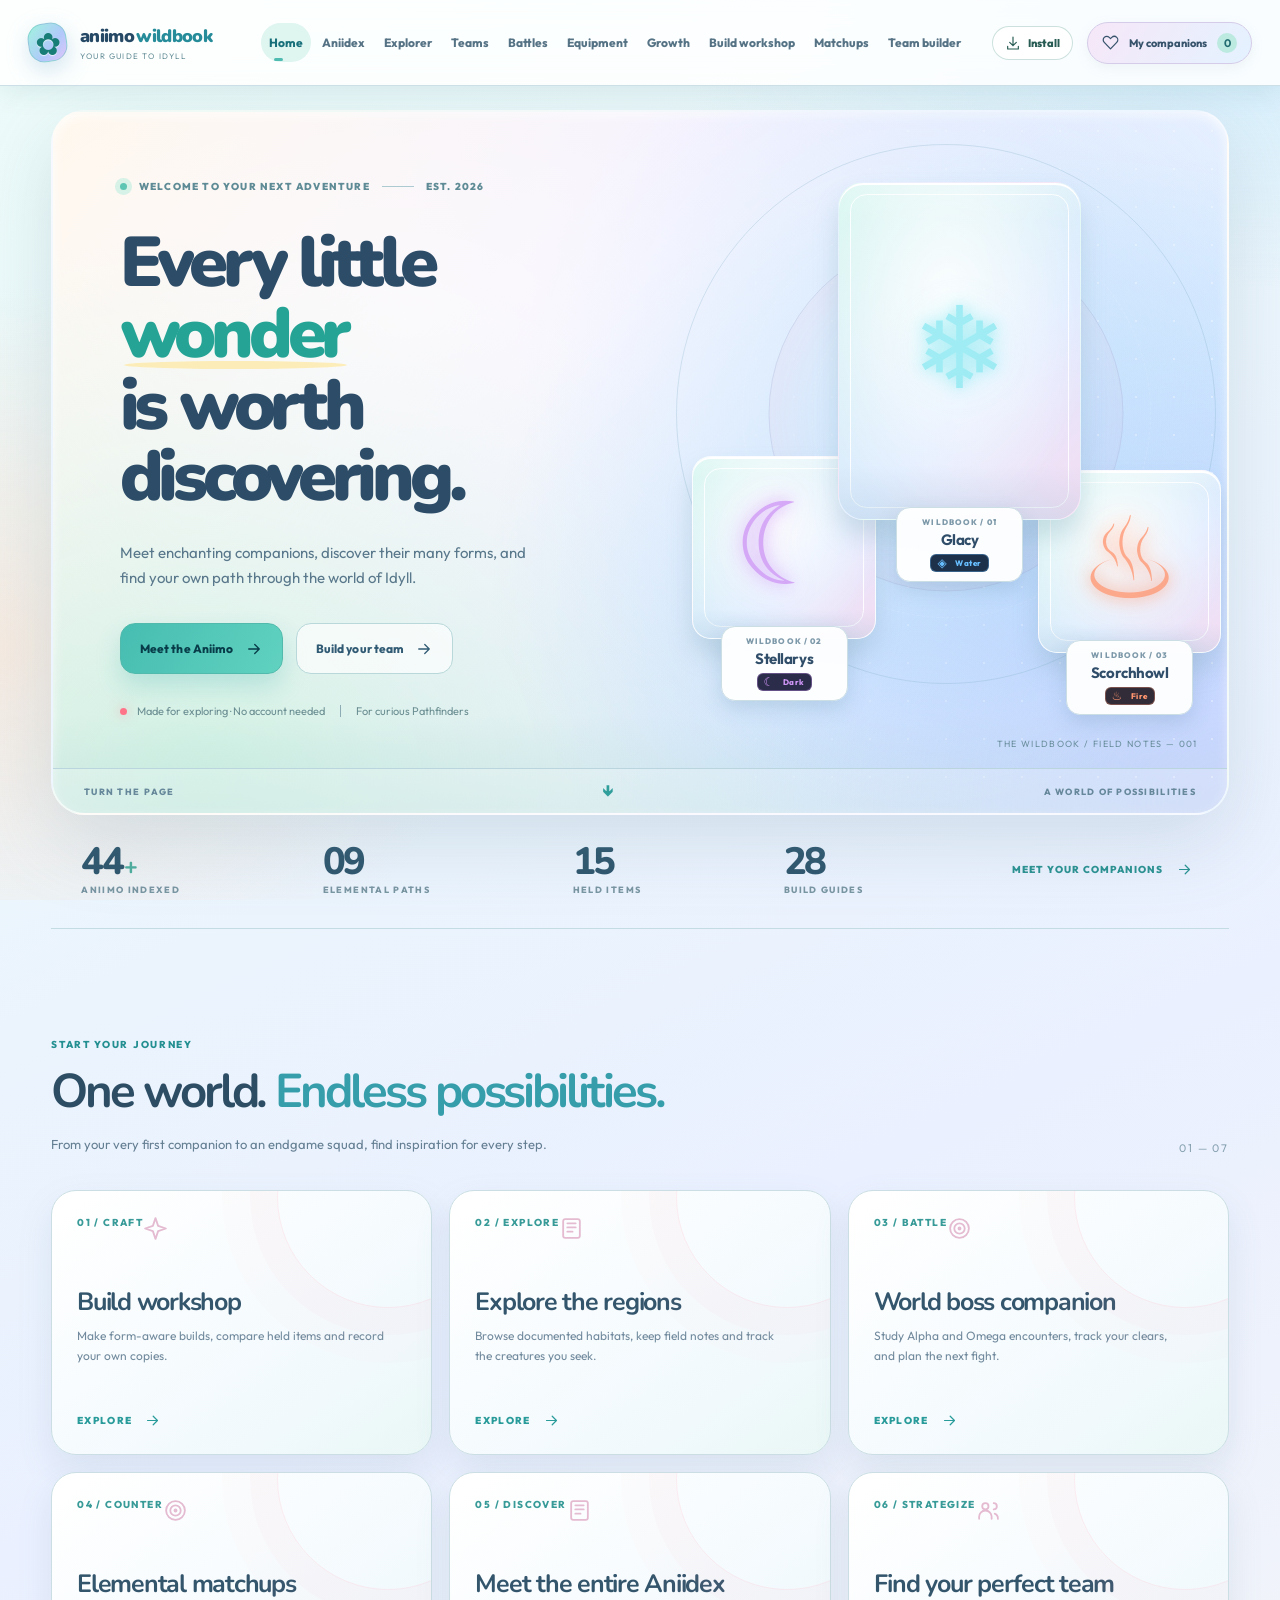
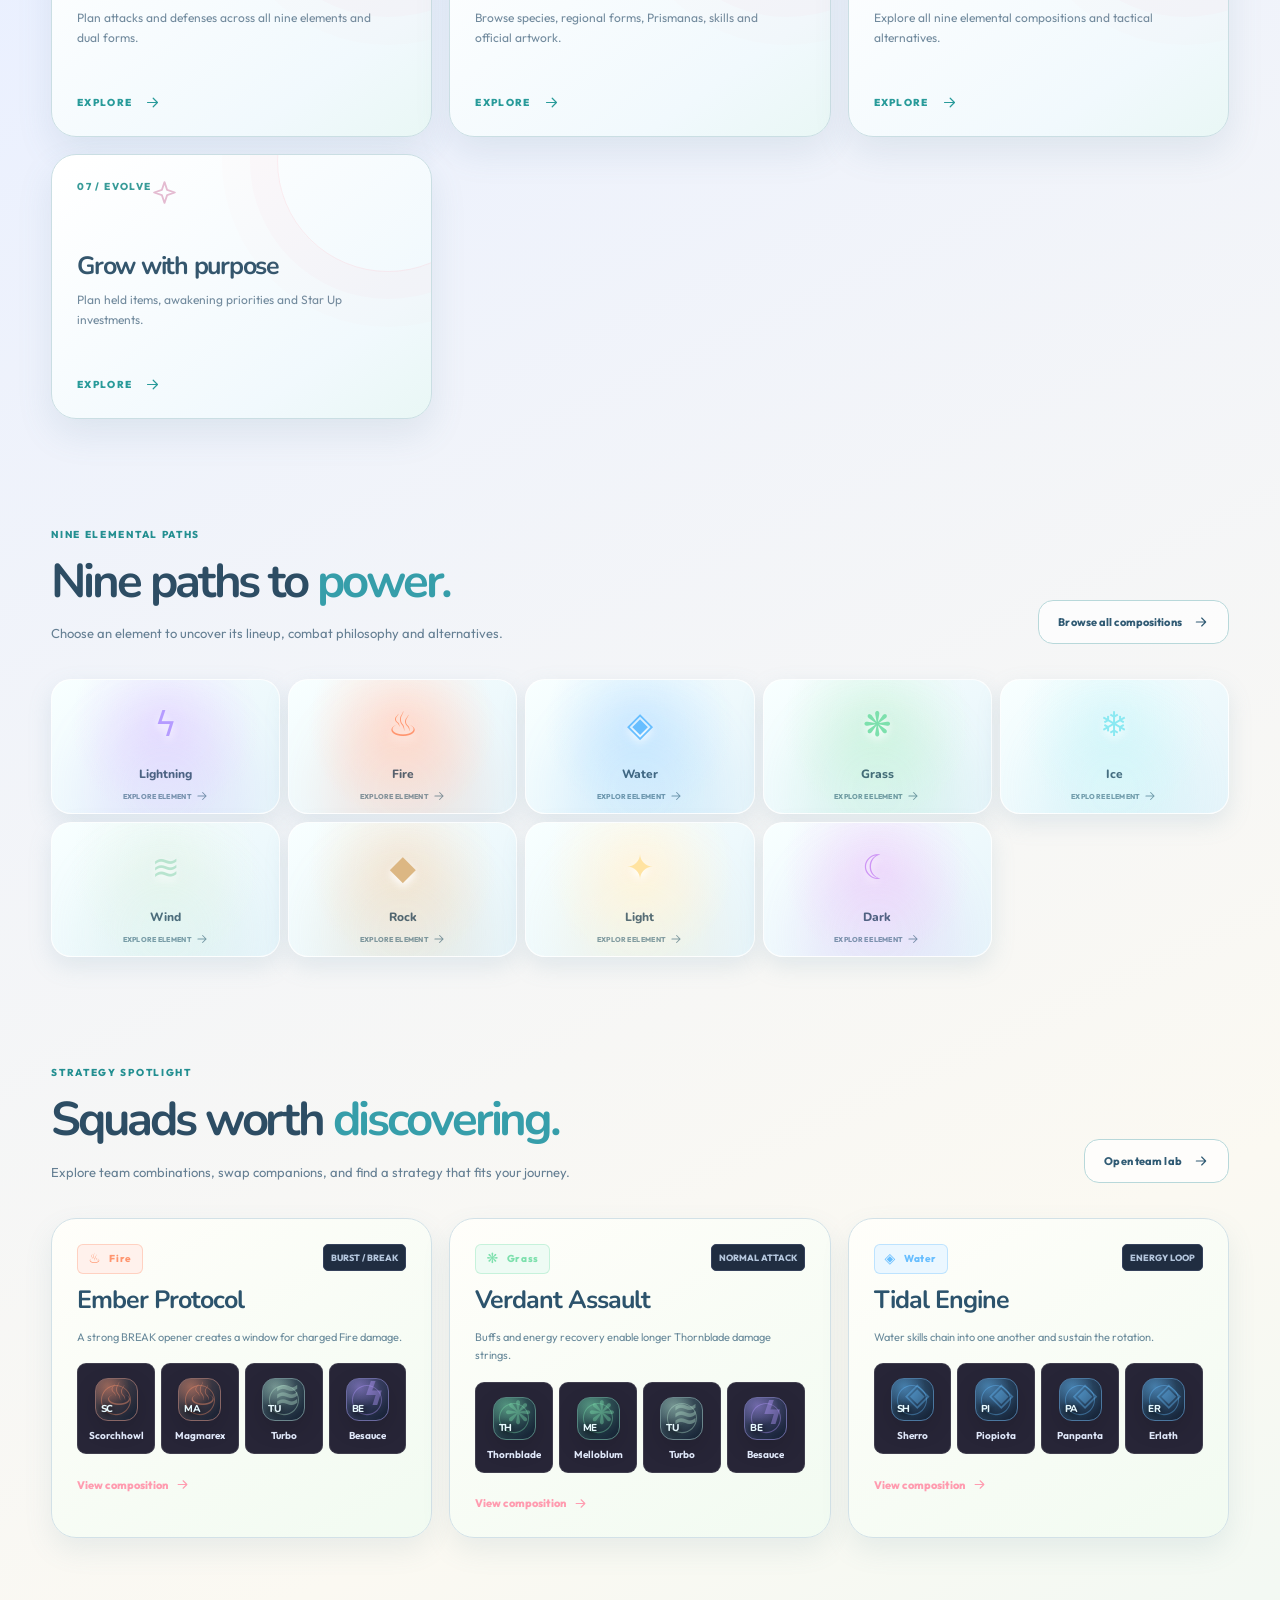
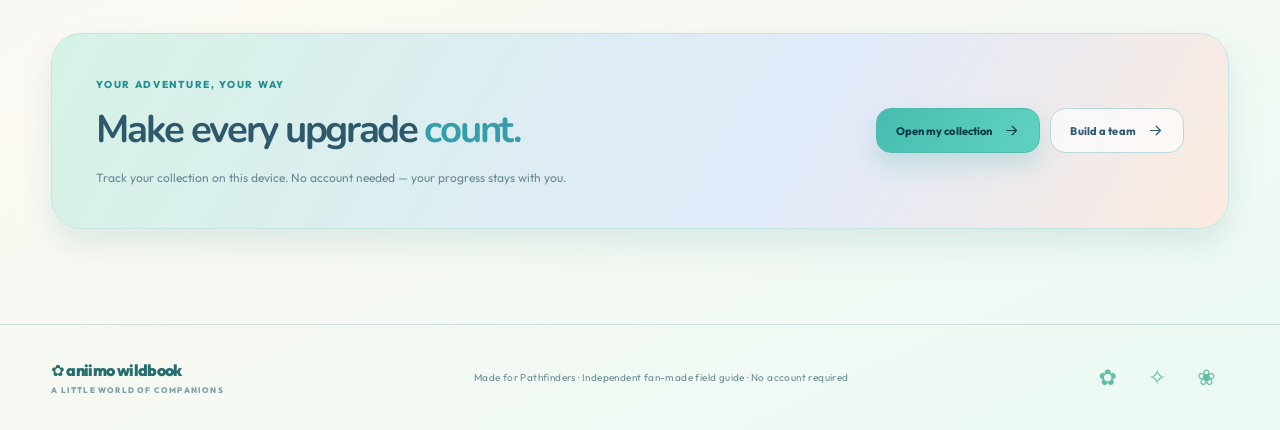
==== commit 7b3184fc: "feat: release Wildbook v2.0 offline-ready PWA and accessibility hardening" ====
--- a/index.html
+++ b/index.html
@@ -1,3 +1,3 @@
 <!doctype html>
-<html lang="en"><head><meta charset="utf-8"><meta name="viewport" content="width=device-width, initial-scale=1,viewport-fit=cover"><meta name="theme-color" content="#eff8fa"><meta name="description" content="Aniimo Wildbook: explore Idyll’s habitats, discover Aniimo forms, plan teams, record boss fights and keep a personal field journal. No account required."><title>Aniimo Wildbook — Your Guide to Idyll</title><link rel="icon" type="image/svg+xml" href="./assets/mark.svg"><link rel="stylesheet" href="./assets/style.css"></head>
+<html lang="en"><head><meta charset="utf-8"><meta name="viewport" content="width=device-width, initial-scale=1,viewport-fit=cover"><meta name="theme-color" content="#e8f7f4"><meta name="color-scheme" content="light"><meta name="description" content="Aniimo Wildbook: explore Idyll’s habitats, discover Aniimo forms, plan teams, record boss fights and keep a personal field journal. No account required."><title>Aniimo Wildbook — Your Guide to Idyll</title><link rel="icon" type="image/svg+xml" href="./assets/mark.svg"><link rel="apple-touch-icon" href="./assets/icon-192.png"><link rel="manifest" href="./manifest.webmanifest"><link rel="stylesheet" href="./assets/style.min.css"></head>
 <body><div id="app"></div><script type="module" src="./assets/app.js"></script></body></html>
--- a/assets/style.min.css
+++ b/assets/style.min.css
@@ -0,0 +1,1260 @@
+@import url('https://fonts.googleapis.com/css2?family=Nunito:wght@400;500;600;700;800;900&family=Outfit:wght@400;500;600;700;800&display=swap');
+:root{color-scheme:dark;--bg:#080d17;--bg2:#0c1423;--panel:#101a2a;--panel2:#131f31;--edge:#253348;--text:#eef4ff;--muted:#8b9ab1;--cyan:#7ddfee;--violet:#a28af7;--shadow:0 20px 80px rgba(0,0,0,.23);--font: 'DM Sans',system-ui,-apple-system,Segoe UI,sans-serif;--display:'Space Grotesk',system-ui,sans-serif}*{box-sizing:border-box}html{scroll-behavior:smooth}body{margin:0;background:var(--bg);color:var(--text);font-family:var(--font);font-size:14px;min-width:320px}button,input,textarea,select{font:inherit}button{cursor:pointer}button:disabled{cursor:not-allowed}a{color:inherit;text-decoration:none}input,select,textarea{color:var(--text)}button:focus-visible,a:focus-visible,input:focus-visible,select:focus-visible,textarea:focus-visible{outline:2px solid var(--cyan);outline-offset:3px}::selection{background:#5e589a99;color:#fff}::-webkit-scrollbar{width:10px}::-webkit-scrollbar-track{background:#0c1321}::-webkit-scrollbar-thumb{background:#2a3a53;border:2px solid #0c1321;border-radius:9px}h1,h2,h3,h4,p{margin:0}h1,h2,h3,h4,strong{font-family:var(--display)}.muted{color:var(--muted)}.app-shell{min-height:100vh;display:grid;grid-template-columns:248px minmax(0,1fr)}.sidebar{background:#0b111d;border-right:1px solid #263044;position:sticky;top:0;height:100vh;display:flex;flex-direction:column;z-index:22}.brand{display:flex;gap:12px;align-items:center;padding:30px 24px 49px}.brand-mark{width:43px;height:43px;display:grid;place-items:center;border:1px solid #79dfea74;background:linear-gradient(135deg,#243756,#121e30);border-radius:13px;box-shadow:0 0 20px #61eaff20}.brand-bolt{font-family:var(--display);font-size:31px;font-weight:700;color:#9cf2fd;text-shadow:0 0 16px #65e8ff}.brand strong,.mobile-brand strong{font-size:16px;letter-spacing:.04em}.brand strong span,.mobile-brand strong span{color:#91e4f7}.brand small{display:block;font-size:8px;letter-spacing:.19em;color:#7f8da6;margin-top:6px}.side-label,.section-kicker,.eyebrow,.filter-label,.detail-aside-title,.card-head>span,.section-kicker,.hero-tag,.source-cat,.slot-top,.planner-top,.edit-caption{letter-spacing:.14em;font-weight:800;font-size:10px}.side-label{color:#53657f;padding:0 30px;margin-bottom:15px}.side-nav{display:grid;gap:5px;padding:0 13px}.nav-link{display:flex;align-items:center;gap:13px;width:100%;border:1px solid transparent;padding:14px 17px;color:#91a0b6;background:transparent;border-radius:10px;text-align:left;transition:background .2s,color .2s}.nav-link:hover{background:#152237;color:#edf5ff}.nav-link.active{background:linear-gradient(90deg,#183c50ba,#18253b);border-color:#234b6073;color:#a9f0ff}.nav-link span:nth-child(2){font-weight:700;font-size:12px}.nav-link svg{flex-shrink:0}.nav-active-dot{width:5px;height:5px;border-radius:100%;margin-left:auto;background:#7feced;box-shadow:0 0 13px #7feced}.sidebar-lower{margin-top:auto}.signal-card{margin:16px;border:1px solid #29364b;border-radius:12px;padding:17px 15px;background:linear-gradient(140deg,#121d2d,#101927)}.signal-head{color:#80decd;display:flex;align-items:center;gap:8px;font-size:9px;letter-spacing:.14em;font-weight:800}.signal-dot,.top-status i{display:inline-block;width:7px;height:7px;border-radius:50%;background:#6fe2b5;box-shadow:0 0 10px #6fe2b577;animation:breathe 2.7s infinite}.signal-card b{display:block;margin:14px 0 5px;font-size:13px}.signal-card>span{color:var(--muted);font-size:11px}.mini-track{height:4px;background:#24364a;border-radius:10px;overflow:hidden;margin:15px 0 8px}.mini-track i{height:100%;width:88%;display:block;background:linear-gradient(90deg,#4fcbe8,#9d8cf5);border-radius:10px}.signal-card small{color:#76859a;font-size:9px}.sidebar-footer{display:flex;justify-content:space-between;font-size:9px;letter-spacing:.06em;padding:20px 24px;color:#54647a;border-top:1px solid #1d2a3c}.main-area{min-width:0;display:flex;flex-direction:column;min-height:100vh;background:radial-gradient(ellipse at 83% 2%,#17263b7a,transparent 40%),#0a101c}.topbar{height:79px;padding:0 clamp(25px,3.8vw,65px);border-bottom:1px solid #253247;display:flex;align-items:center;justify-content:space-between;gap:18px;background:#0a111d99}.crumb{font-size:10px;letter-spacing:.18em;color:#9eaac0;font-weight:800}.crumb span{color:#445772;margin:0 11px}.top-actions{display:flex;align-items:center;gap:16px}.top-status{font-size:10px;letter-spacing:.05em;color:#a7b6cd;display:flex;align-items:center;gap:9px}.pill-btn{background:#121f30;border:1px solid #293c50;border-radius:20px;padding:9px 13px;display:flex;align-items:center;gap:9px;font-size:11px;color:#d8e5f6}.top-avatar{width:33px;height:33px;border:1px solid #756c9f;background:linear-gradient(130deg,#3c365a,#201e3f);border-radius:50%;display:grid;place-items:center;font-weight:800;color:#e0d6ff;font-size:11px}.mobile-brand{display:none}.page-footer{display:flex;justify-content:space-between;color:#52647a;font-size:10px;letter-spacing:.04em;padding:23px clamp(25px,3.8vw,65px);border-top:1px solid #1e2b3b;gap:15px}main{padding:42px clamp(25px,3.8vw,65px) 62px;max-width:1650px;width:100%;margin:0 auto;flex:1;outline:none}.page-heading{display:flex;align-items:end;justify-content:space-between;gap:25px;margin-bottom:31px}.eyebrow,.section-kicker{color:#83cadb}.microline{width:19px;height:2px;background:#80d8e9;display:inline-block;vertical-align:middle;margin-right:11px}.page-heading h1{font-size:clamp(30px,3.25vw,49px);font-weight:700;letter-spacing:-.06em;line-height:1.13;margin:12px 0}.page-heading h1 em{font-style:normal;color:#91dcee}.page-heading p{line-height:1.6;color:#91a2b9;max-width:690px}.heading-actions{display:flex;gap:9px;align-items:center;flex-wrap:wrap;justify-content:flex-end}.btn{display:inline-flex;align-items:center;justify-content:center;gap:11px;font-weight:800;font-size:11px;letter-spacing:.01em;padding:13px 19px;border-radius:9px;min-height:43px;border:1px solid transparent;white-space:nowrap;transition:transform .2s,background .2s,border-color .2s,box-shadow .2s}.btn:hover{transform:translateY(-2px)}.btn.primary{background:linear-gradient(105deg,#a5f2f8,#8bb5e8);color:#0b1c2a;box-shadow:0 7px 24px #5eceef1a}.btn.primary:hover{box-shadow:0 8px 30px #6ed9e43b}.btn.secondary,.btn.subtle{background:#172437;border-color:#2d3d54;color:#e4f0ff}.btn.subtle{background:transparent}.btn.ghost{border-color:#8199ba55;color:#e7f4ff;background:#17223c54}.btn.ghost-link{border-color:#2b3b50;color:#d8e7f4;background:transparent}.btn.danger{background:#3b1e2b;border:1px solid #69344b;color:#f4b6c3}.btn.light{background:#dff8ff;color:#12273d}.btn svg{flex-shrink:0}.hero-grid{display:grid;grid-template-columns:minmax(0,1fr);gap:16px}.hero-panel{position:relative;min-height:344px;overflow:hidden;border-radius:17px;border:1px solid #344763;background:radial-gradient(ellipse 52% 120% at 83% 51%,#2e54849c,transparent),linear-gradient(113deg,#182a45,#141c34 68%,#1a2a4c)}.hero-panel:after{content:'';position:absolute;inset:0;background:linear-gradient(90deg,#0d192a11 0%,transparent 52%,#68c3f00c 100%);pointer-events:none}.hero-noise{position:absolute;inset:0;opacity:.15;background-image:url("data:image/svg+xml,%3Csvg viewBox='0 0 120 120' xmlns='http://www.w3.org/2000/svg'%3E%3Cpath d='M0 20h120M0 80h120M35 0v120M90 0v120' stroke='%239ac2f2' stroke-width='.4' opacity='.4'/%3E%3C/svg%3E");background-size:40px 40px}.hero-content{max-width:600px;z-index:2;position:relative;padding:46px 44px}.hero-tag{display:inline-flex;align-items:center;gap:9px;color:#98eaff}.sparkdot{height:6px;width:6px;border-radius:100%;background:#91f1ff;box-shadow:0 0 12px #a0efff}.hero-content h2{font-family:var(--display);font-size:clamp(44px,5vw,70px);line-height:1;letter-spacing:-.07em;margin:18px 0 13px;font-weight:700;text-shadow:0 6px 30px #06091430}.title-flare{color:#a2edfc;font-size:.45em;vertical-align:middle;margin-left:14px;text-shadow:0 0 16px #8bdcf0}.hero-content p{font-size:13px;color:#b9c8df;max-width:470px;line-height:1.75}.hero-chips{display:flex;align-items:center;flex-wrap:wrap;gap:8px;margin:23px 0 27px}.element{--element:#98dcfc;display:inline-flex;gap:8px;align-items:center;border-radius:6px;border:1px solid color-mix(in srgb,var(--element) 35%,transparent);background:color-mix(in srgb,var(--element) 13%,#131c30);color:var(--element);font-weight:800;font-size:10px;letter-spacing:.06em;padding:7px 10px}.element>span{font-family:var(--display);font-size:14px;line-height:1}.element.tiny{font-size:9px;padding:5px 7px}.element.tiny>span{font-size:12px}.glass-chip{font-size:9px;font-weight:800;border:1px solid #ffffff21;background:#ffffff0b;padding:8px 10px;border-radius:6px;color:#c8d5ee;letter-spacing:.07em}.hero-buttons{display:flex;gap:9px;flex-wrap:wrap}.hero-art{position:absolute;right:4%;top:-34px;height:430px;width:min(43%,420px);display:grid;place-items:center;pointer-events:none;opacity:.98}.power-glow{position:absolute;width:240px;height:240px;border-radius:50%;background:#6cbfff48;filter:blur(55px)}.orbital{position:absolute;border-radius:50%;border:1px solid #9ecbff35;transform:rotate(-23deg)}.orbital-a{height:335px;width:335px;box-shadow:0 0 70px #5cdfff13 inset}.orbital-b{height:280px;width:400px;border-color:#7ed9ff56}.orbital-c{height:390px;width:180px;border-style:dashed;border-color:#b39cff77;transform:rotate(26deg)}.lightning-emblem{height:325px;width:270px;position:relative;z-index:2;filter:drop-shadow(0 0 18px #72d6ffa8);animation:float 8s ease-in-out infinite}.orbit-text{position:absolute;font-size:9px;letter-spacing:.2em;color:#b9d3eaa6;font-weight:700}.orbit-top{top:50px;right:5px}.orbit-bottom{bottom:48px;left:-7px}.hero-corner{position:absolute;bottom:13px;right:19px;font-size:9px;color:#829ebc;letter-spacing:.15em}.hero-stats{display:grid;grid-template-columns:repeat(4,1fr);gap:1px;overflow:hidden;border-radius:12px;background:#29364a;border:1px solid #29364a}.metric{padding:22px 24px;background:#121e30}.metric-label{font-size:9px;letter-spacing:.12em;color:#8295ac;font-weight:800}.metric-value{font-family:var(--display);font-size:27px;letter-spacing:-.05em;font-weight:700;margin:7px 0}.metric-value small{font-size:16px;color:#7184a0}.metric-sub{font-size:10px;color:#6e829e}.overview-columns{display:grid;grid-template-columns:1.07fr .93fr;gap:28px;margin-top:43px}.section-block{min-width:0}.section-heading{display:flex;align-items:end;justify-content:space-between;gap:13px;margin-bottom:19px}.section-heading h2{font-size:22px;letter-spacing:-.03em;margin-top:7px}.section-heading.second{margin-top:31px}.element-grid{display:grid;grid-template-columns:repeat(3,minmax(0,1fr));gap:10px}.element-tile{position:relative;text-align:left;min-width:0;min-height:94px;border:1px solid #2b394e;background:linear-gradient(110deg,#121f30,#101c2c);border-radius:11px;padding:14px 15px;overflow:hidden;transition:transform .2s,border-color .2s,background .2s}.element-tile:hover{transform:translateY(-2px);border-color:var(--tile);background:color-mix(in srgb,var(--tile) 9%,#101c2c)}.tile-icon{color:var(--tile);font-size:29px;line-height:1;font-family:var(--display);display:block;margin-bottom:10px}.element-tile strong{display:block;font-size:12px}.element-tile small{display:block;font-size:9px;color:#6f8299;margin-top:5px;white-space:nowrap;text-overflow:ellipsis;overflow:hidden}.element-tile svg{position:absolute;top:17px;right:11px;color:#526780}.team-preview{background:linear-gradient(120deg,color-mix(in srgb,var(--team-tone) 9%,#182337),#121d30);border:1px solid color-mix(in srgb,var(--team-tone) 22%,#29364b);border-radius:12px;padding:22px}.team-preview-head{display:flex;justify-content:space-between;gap:10px;align-items:start}.team-preview h3{font-size:21px;margin-top:11px}.badge.thin{background:#202d41;border:1px solid #35415b;color:#b3c5dc;border-radius:5px;font-size:9px;padding:7px;font-weight:800}.team-preview>p{color:#95a9c1;font-size:12px;margin:10px 0 20px;line-height:1.6}.preview-units{display:grid;grid-template-columns:repeat(4,minmax(0,1fr));gap:9px}.preview-unit{background:#101a2b;border:1px solid #30405b;border-radius:9px;padding:14px 5px 11px;display:flex;align-items:center;flex-direction:column;gap:8px;min-width:0;color:#e5edff;transition:transform .2s}.preview-unit:hover{transform:translateY(-3px);border-color:#689fb5}.preview-unit>span:last-child{font-size:10px;font-weight:700;max-width:100%;white-space:nowrap;overflow:hidden;text-overflow:ellipsis}.text-action,.mini-link,.inline-link{display:inline-flex;align-items:center;gap:7px;color:#8bdff0;font-size:11px;font-weight:800;background:none;border:0;padding:0;cursor:pointer}.text-action:hover,.mini-link:hover,.inline-link:hover{color:#c1f8ff}.team-preview>.text-action{margin-top:23px}.checklist{border:1px solid #2b394d;background:#111d2e;border-radius:12px;padding:8px 20px}.check-item{display:flex;gap:14px;align-items:center;padding:18px 0;border-bottom:1px solid #253448}.check-item:last-child{border-bottom:0}.check-sign{flex-shrink:0;width:35px;height:35px;border-radius:8px;background:#17253a;border:1px solid #304059;color:#91a7bd;display:grid;place-items:center}.check-item.done .check-sign{color:#74e5bb;background:#14382f;border-color:#1f665a}.check-item.active .check-sign{color:#a4f2ff;background:#1a3b49;border-color:#3b91aa}.check-item>div{min-width:0;flex:1}.check-item b{font-size:12px}.check-item p{color:#8e9fb6;font-size:11px;line-height:1.5;margin-top:5px}.check-state{font-size:9px;font-weight:800;letter-spacing:.08em;color:#6c809d}.check-item.done .check-state{color:#77cbb3}.check-item.active .check-state{color:#8cdeed}.field-note{display:flex;align-items:start;gap:13px;border:1px solid #2e4960;background:#12273a;border-radius:10px;padding:17px 18px;color:#8ccedf;margin-top:16px}.field-note svg{flex-shrink:0}.field-note p{line-height:1.6;color:#a6bed0;font-size:11px}.field-note strong{color:#b6e9f3}.avatar{--unit-color:#a3edfc;display:grid;place-items:center;position:relative;isolation:isolate;flex-shrink:0;background:radial-gradient(circle at 30% 20%,color-mix(in srgb,var(--unit-color) 44%,transparent),transparent 48%),linear-gradient(130deg,color-mix(in srgb,var(--unit-color) 26%,#1b2e43),#121d30);border:1px solid color-mix(in srgb,var(--unit-color) 40%,#38475f);border-radius:20%;overflow:hidden;box-shadow:inset 0 0 30px #ffffff08,0 8px 22px #00000022}.avatar.sm{width:43px;height:43px;border-radius:13px}.avatar.md{width:72px;height:72px;border-radius:18px}.avatar.lg{width:95px;height:95px;border-radius:19px}.avatar.xl{width:112px;height:112px;border-radius:24px}.avatar-halo{position:absolute;inset:13%;border:1px solid color-mix(in srgb,var(--unit-color) 38%,transparent);border-radius:50%;transform:rotate(-23deg);z-index:-1}.avatar-rune{font-family:var(--display);font-size:55px;font-weight:800;color:var(--unit-color);line-height:1;opacity:.45;text-shadow:0 0 15px var(--unit-color);position:absolute;top:0;right:8%}.avatar-initial{position:absolute;z-index:1;bottom:7px;left:8px;font-size:15px;color:#e8faff;letter-spacing:-.05em;font-family:var(--display);font-weight:800;text-shadow:0 2px 7px #000}.avatar.sm .avatar-rune{font-size:32px}.avatar.sm .avatar-initial{font-size:10px;bottom:4px;left:5px}.avatar.lg .avatar-rune{font-size:78px}.avatar.lg .avatar-initial{font-size:20px;bottom:10px}.avatar.xl .avatar-rune{font-size:95px}.avatar.xl .avatar-initial{font-size:24px}.filter-head,.library-toolbar{background:#111c2c;border:1px solid #2a394d;padding:19px 22px;border-radius:12px;margin-bottom:18px}.filter-label{color:#8ba1b8;display:flex;justify-content:space-between;margin-bottom:17px}.filter-label span{color:#526d84}.elements-strip{display:flex;flex-wrap:wrap;gap:8px}.element-switch{border:1px solid #314155;background:#162338;color:#aabbd0;border-radius:8px;display:inline-flex;gap:8px;align-items:center;padding:10px 12px;font-size:11px;font-weight:800}.element-switch span{color:var(--tile);font-size:18px}.element-switch:hover,.element-switch.chosen{background:color-mix(in srgb,var(--tile) 13%,#152039);border-color:color-mix(in srgb,var(--tile) 45%,#35405a);color:var(--tile)}.team-detail{position:relative;background:linear-gradient(115deg,color-mix(in srgb,var(--team-tone) 7%,#142137),#0e1929);border:1px solid #33445d;border-radius:13px;overflow:hidden;display:grid;grid-template-columns:minmax(0,1fr) 260px}.detail-background{position:absolute;inset:0;pointer-events:none;background:radial-gradient(ellipse at 65% 60%,color-mix(in srgb,var(--team-tone) 12%,transparent),transparent 70%)}.detail-main{padding:34px;position:relative;min-width:0}.detail-overline{display:flex;align-items:center;gap:15px}.detail-overline>span:last-child{font-size:10px;color:#9baec5;letter-spacing:.1em;font-weight:700}.detail-main h2{font-size:clamp(27px,3vw,41px);letter-spacing:-.05em;margin:16px 0 8px}.team-summary{color:#9dacc4;line-height:1.6;max-width:670px}.team-measures{display:flex;flex-wrap:wrap;gap:16px;color:#7188a3;font-size:10px;font-weight:700;letter-spacing:.08em;margin:22px 0 27px}.team-measures span{display:flex;align-items:center;gap:7px}.team-row{display:grid;grid-template-columns:repeat(4,minmax(0,1fr));gap:11px}.unit-card{display:flex;flex-direction:column;align-items:center;text-align:center;gap:8px;min-width:0;background:#101b2c;border:1px solid #3a495c;border-radius:11px;padding:18px 9px 14px;color:#ecf5ff;transition:transform .2s,border-color .2s}.unit-card:hover{transform:translateY(-3px);border-color:var(--team-tone,#91dcef)}.unit-visual{position:relative}.unit-owned{position:absolute;right:-6px;top:-6px;width:20px;height:20px;display:grid;place-items:center;border-radius:50%;background:#26374b;color:#8ca4be;border:1px solid #40516b}.unit-owned.yes{background:#165a52;border-color:#4cbb9c;color:#a5ffde}.unit-name{font-size:12px;font-weight:800;font-family:var(--display);max-width:100%;overflow-wrap:anywhere}.unit-role{font-size:10px;color:#8ea5be;min-height:12px}.team-detail-actions{margin-top:23px;display:flex;flex-wrap:wrap;gap:9px}.detail-why{position:relative;border-left:1px solid #314258;background:#101b2bc2;padding:33px 22px}.detail-aside-title{color:#88dcf1;margin-bottom:21px}.plus-row{display:flex;align-items:center;gap:11px;font-size:12px;color:#c7d6ea;margin:18px 0}.small-plus{color:#79cfe5;font-family:var(--display);font-size:12px;font-weight:800}.tactical-callout{border:1px solid #344e63;background:#15283c;padding:17px 14px;border-radius:9px;margin-top:29px}.tactical-callout>span{color:#84c9d8;letter-spacing:.13em;font-size:9px;font-weight:800}.tactical-callout p{font-size:11px;line-height:1.65;color:#a7b9cd;margin-top:9px}.owned-bar{margin-top:26px}.owned-bar>div:first-child{display:flex;justify-content:space-between;font-size:9px;letter-spacing:.08em;color:#8297ad}.owned-bar strong{color:#a3ebef}.progress{height:6px;background:#26394c;border-radius:9px;overflow:hidden;margin:12px 0 8px}.progress i{display:block;height:100%;background:#7fe1e1;border-radius:9px}.owned-bar small{font-size:10px;color:#788da9}.secondary-grid{display:grid;grid-template-columns:1fr 1fr;gap:18px;margin-top:21px}.content-card{background:#111d2e;border:1px solid #2b3b50;border-radius:12px;padding:25px;min-width:0}.card-head h3,.content-card h3{font-size:21px;margin-top:8px;letter-spacing:-.035em}.rotation-list{margin-top:19px}.rotation-step{display:flex;align-items:center;gap:15px;border-bottom:1px solid #263548;padding:13px 0}.rotation-step:last-child{border-bottom:0}.rotation-step>span{color:#7bd1e6;font-size:18px;font-weight:800;font-family:var(--display)}.rotation-step>p{font-size:12px;color:#b8cadf;line-height:1.5}.hint-block{display:flex;gap:11px;align-items:start;background:#15273a;border:1px solid #254760;border-radius:9px;color:#8dd8ea;font-size:11px;line-height:1.65;padding:15px;margin-top:20px}.hint-block svg{flex-shrink:0}.alternatives{display:grid;gap:11px;margin-top:17px}.alternative{padding:15px;border-radius:9px;border:1px solid #2a3c50;background:#152134}.alt-compare{display:flex;align-items:center;gap:11px;font-size:11px;color:#a7b9ce}.alt-compare>span:not(.avatar){flex-shrink:0}.alt-compare>strong{color:#eff7ff;font-size:12px}.alt-compare>svg{color:#87d6e7;flex-shrink:0}.alternative p{font-size:11px;color:#8197af;margin:12px 0;line-height:1.5}.subnote{font-size:10px;line-height:1.5;color:#6e829e;margin-top:15px}.library-toolbar{display:flex;align-items:end;gap:13px;flex-wrap:wrap}.search-wrap{display:flex;align-items:center;gap:12px;background:#0d1726;border:1px solid #30435a;border-radius:8px;padding:0 15px;flex:1;min-width:240px;height:46px;color:#829db1}.search-wrap input{border:0;outline:0;background:none;width:100%;font-size:13px;min-width:0}.search-wrap input::placeholder{color:#6e839a}.select-wrap{display:flex;flex-direction:column;gap:7px;color:#869bb1;font-size:9px;letter-spacing:.08em;font-weight:800}.select-wrap select,.form-field select,.form-field input,.form-field textarea,.slot-select{background:#0d1828;border:1px solid #33445c;border-radius:8px;color:#e3f2ff;padding:11px 13px;outline:none}.select-wrap select{min-width:160px;height:46px}.toggle-filter{border:1px solid #30435a;background:#162235;border-radius:8px;color:#a3b6cb;padding:0 15px;height:46px;display:flex;align-items:center;gap:8px;white-space:nowrap;font-size:11px;font-weight:800}.toggle-filter.on{color:#9aecef;border-color:#639db4;background:#173340}.library-summary{display:flex;flex-wrap:wrap;gap:22px;margin:19px 0;color:#8095ad;font-size:11px}.library-summary b{color:#bde6ef}.library-grid{display:grid;grid-template-columns:repeat(5,minmax(0,1fr));gap:13px}.library-card{border:1px solid #2d3d51;background:linear-gradient(130deg,#18253a,#111d2f);border-radius:11px;min-width:0;overflow:hidden}.library-card:hover{border-color:#5d91a9}.library-open{border:0;background:transparent;width:100%;display:flex;flex-direction:column;align-items:center;position:relative;padding:24px 10px 16px;color:inherit;min-height:185px}.lib-rune-bg{position:absolute;top:-53px;right:-18px;font-size:160px;color:#ffffff09;font-weight:800;pointer-events:none}.library-open .avatar{margin-bottom:14px}.lib-title{display:flex;flex-direction:column;gap:5px;max-width:100%}.lib-title strong{font-size:14px;white-space:nowrap;overflow:hidden;text-overflow:ellipsis}.lib-title span{font-size:10px;color:#8199b0}.lib-meta{display:flex;justify-content:space-between;gap:4px;padding:0 11px 14px;align-items:center;flex-wrap:wrap}.tag-quality{font-size:8px;color:#8ddbdb;border:1px solid #39736c;background:#17413c;padding:5px 7px;border-radius:5px;font-weight:800}.tag-quality.soft{color:#91a4c0;border-color:#374b62;background:#182b40}.lib-footer{display:flex;justify-content:space-between;gap:10px;border-top:1px solid #2a3b50;padding:11px}.icon-button{border:1px solid #37506b;background:#192c41;color:#8acde1;border-radius:7px;display:grid;place-items:center;width:32px;height:31px;flex-shrink:0}.icon-button.owned{background:#18463e;color:#a5f5cc;border-color:#3d7c6a}.library-detail-link{display:flex;align-items:center;gap:6px;border:0;background:none;color:#acc4d9;font-size:10px;font-weight:800}.empty-state{border:1px dashed #3b536a;text-align:center;padding:70px 20px;border-radius:12px;color:#729bb2;background:#111e2d}.empty-state svg{margin-bottom:16px}.empty-state h3{font-size:21px;color:#eff7ff}.empty-state p{font-size:12px;color:#8097b0;margin:10px 0 21px}.planner-head{display:flex;justify-content:space-between;align-items:end;gap:15px;margin-bottom:18px}.planner-head h2{font-size:23px;margin-top:7px}.planner-head p{font-size:11px;color:#92a6bd;line-height:1.6;margin-top:7px}.planner-layout{display:grid;grid-template-columns:minmax(0,1.58fr) minmax(310px,.84fr);gap:18px}.planner-canvas{background:linear-gradient(120deg,#14243a,#111c2d);border:1px solid #33475d;border-radius:12px;padding:23px}.planner-top{display:flex;justify-content:space-between;gap:10px;align-items:center;color:#a2bdd1}.planner-top i{font-style:normal;color:#617d96;margin-left:6px}.planner-slots{display:grid;grid-template-columns:repeat(4,minmax(0,1fr));gap:10px;margin-top:24px}.planner-slot{background:#0e1929;border:1px solid #2d3d56;border-radius:10px;text-align:center;min-width:0;padding:15px 9px}.slot-top{display:flex;justify-content:space-between;align-items:center;gap:4px;color:#6c839b;font-size:8px;white-space:nowrap}.slot-owned{font-size:8px;color:#75d7b2}.slot-avatar{height:130px;display:grid;place-items:center}.slot-empty{display:grid;place-items:center;width:70px;height:70px;border:1px dashed #435875;border-radius:18px;color:#48637c}.slot-select{width:100%;font-size:11px;padding:10px 4px}.slot-roles{display:flex;justify-content:center;align-items:center;gap:7px;margin-top:11px;flex-wrap:wrap;color:#94a8be;font-size:9px;min-height:28px}.planner-actions{display:flex;gap:9px;margin-top:23px;flex-wrap:wrap}.tactical-panel{margin-top:18px}.tactical-panel>p,.content-card>p{font-size:12px;color:#93a7bf;line-height:1.75;margin:12px 0 17px}.horizontal-members{display:grid;grid-template-columns:repeat(2,minmax(0,1fr));gap:10px;margin:18px 0}.horizontal-members>div{display:flex;gap:11px;align-items:center;background:#162338;border-radius:9px;border:1px solid #2c3e55;padding:10px}.horizontal-members>div span:last-child{display:grid;gap:4px;min-width:0}.horizontal-members strong{font-size:11px;white-space:nowrap;overflow:hidden;text-overflow:ellipsis}.horizontal-members small{font-size:10px;color:#7c91a7}.analysis-card{border-radius:12px;border:1px solid #37536c;background:radial-gradient(ellipse at top,#1b3c4b5e,transparent 80%),#111e2d;padding:24px}.analysis-head{display:flex;justify-content:space-between;align-items:center}.heuristic-badge{font-size:9px;letter-spacing:.09em;padding:5px 8px;border-radius:5px;background:#29364c;color:#9cacc4}.analysis-score{display:flex;gap:20px;align-items:center;margin-top:21px}.score-ring{--score:0;width:110px;height:110px;border-radius:50%;background:conic-gradient(#87e5e7 calc(var(--score)*1%),#29384c 0);display:grid;place-items:center;flex-shrink:0}.score-ring>div{width:92px;height:92px;background:#17283a;border-radius:50%;display:flex;align-items:baseline;justify-content:center;align-content:center;flex-wrap:wrap;padding-top:21px}.score-ring strong{font-size:38px;letter-spacing:-.08em}.score-ring span{font-size:12px;color:#7e93ae}.analysis-score h3{font-size:20px;line-height:1.15}.analysis-score p{font-size:10px;color:#8298af;margin-top:10px;line-height:1.5}.analysis-divider{height:1px;background:#2b4054;margin:24px 0 12px}.analysis-row{display:flex;justify-content:space-between;padding:9px 0;gap:12px;font-size:11px;color:#a4b8cc}.analysis-row strong{font-size:10px}.positive{color:#8be0b9}.negative{color:#e5b38e}.analysis-alert{display:flex;gap:10px;border:1px solid #5a4c45;background:#332d2b;border-radius:8px;color:#e8c4a3;font-size:11px;line-height:1.6;padding:13px;margin-top:20px}.analysis-alert svg{flex-shrink:0}.analysis-disclaimer{font-size:10px;color:#6b829b;line-height:1.6;margin-top:15px}.about-awakening{margin-top:18px}.priority-list{margin-top:17px}.priority-list>div{display:flex;justify-content:space-between;border-bottom:1px solid #29394c;padding:11px 0;font-size:10px;color:#7c92aa;gap:10px}.priority-list>div strong{color:#c4d6e6;text-align:right;font-size:11px}.tiny-advisory{display:flex;gap:9px;align-items:start;color:#9bc9d9;font-size:10px;line-height:1.6;margin-top:19px}.tiny-advisory svg{flex-shrink:0}.vault-stats,.source-summary{display:grid;grid-template-columns:repeat(4,minmax(0,1fr));gap:12px;margin-bottom:32px}.vault-stats>div,.source-summary>div{display:flex;align-items:center;gap:17px;border:1px solid #2b3b50;background:#132136;padding:19px;border-radius:10px}.vault-stats svg,.source-summary svg{color:#89d8e7;flex-shrink:0}.vault-stats small{color:#7e94ac;font-size:9px;letter-spacing:.06em;font-weight:800;display:block}.vault-stats strong{font-size:24px;display:block;margin-top:8px}.vault-stats strong em{font-size:13px;color:#647b94;font-style:normal}.vault-stats .storage-label{font-size:13px;color:#8fe5cc}.collection-grid{display:grid;grid-template-columns:repeat(2,minmax(0,1fr));gap:14px}.collection-card{display:flex;align-items:center;gap:19px;border:1px solid #33435b;background:#142238;border-radius:11px;padding:19px;min-width:0}.collection-body{flex:1;min-width:0}.collection-title{display:flex;align-items:center;justify-content:space-between;gap:8px;flex-wrap:wrap}.collection-title h3{font-size:18px}.collection-stats{display:flex;gap:16px;color:#7c91ab;font-size:9px;margin:17px 0}.collection-stats strong{font-size:12px;color:#d9e9f4;margin-left:4px}.collection-actions{display:flex;justify-content:space-between}.collection-actions .btn{font-size:10px;padding:9px 12px;min-height:34px}.data-actions{display:flex;justify-content:space-between;align-items:center;gap:20px;background:#142138;border:1px solid #33455d;border-radius:12px;padding:25px;margin-top:25px}.data-actions h3{font-size:20px;margin-top:7px}.data-actions p{font-size:11px;color:#8da3b9;line-height:1.6;margin-top:8px}.data-actions>div:last-child{display:flex;flex-wrap:wrap;gap:10px}.source-summary>div{display:flex;flex-direction:column;align-items:start;gap:7px}.source-summary strong{font-size:23px}.source-summary span{font-size:10px;color:#8297af}.sources-table{margin-top:16px}.source-row{display:grid;grid-template-columns:40px minmax(0,1fr) 85px 28px;gap:15px;align-items:start;padding:18px 0;border-top:1px solid #27384c}.source-symbol{width:38px;height:38px;background:#192b41;border:1px solid #324b61;border-radius:9px;display:grid;place-items:center;color:#87d8e6}.source-row h4{font-size:13px}.source-row p{font-size:11px;color:#859bb2;margin:6px 0 9px;line-height:1.6}.source-cat{font-size:8px;color:#8bcbd9;letter-spacing:.08em}.source-date{font-size:10px;color:#8296aa}.source-row>a{color:#8fd9e9}.reliability{display:grid;gap:18px;margin-top:23px}.reliability>div{position:relative;padding-left:23px}.reliability-mark{position:absolute;left:0;top:4px;height:9px;width:9px;border-radius:3px}.reliability-mark.confirmed{background:#7ddcb9}.reliability-mark.community{background:#9c9bf1}.reliability-mark.template{background:#8296ac}.reliability strong{font-size:12px}.reliability p{font-size:11px;color:#8b9fb5;line-height:1.6;margin-top:6px}.about-awakening code,.hint-block code{font-size:11px;color:#dcf7ff}.build-overlay{position:fixed;inset:0;z-index:100;background:#03070dc9;backdrop-filter:blur(6px);display:flex;justify-content:flex-end}.modal-open{overflow:hidden}.build-sheet{width:min(630px,100%);height:100%;background:#0e1928;border-left:1px solid #4a5d75;display:flex;flex-direction:column;box-shadow:-25px 0 80px #03050d91;animation:slideIn .25s ease-out}.sheet-bar{display:flex;align-items:center;justify-content:space-between;color:#8096ae;letter-spacing:.12em;font-size:10px;font-weight:800;border-bottom:1px solid #29394d;padding:16px 25px}.close-btn{display:grid;place-items:center;width:33px;height:33px;border:1px solid #3a4b60;border-radius:7px;background:#16283d;color:#c2d4e8}.sheet-head{display:flex;gap:23px;padding:27px 29px;background:linear-gradient(105deg,color-mix(in srgb,var(--sheet-tone) 13%,#172b3f),#122037);position:relative;overflow:hidden}.sheet-glow{position:absolute;right:0;top:-100px;width:250px;height:250px;background:var(--sheet-tone);opacity:.12;filter:blur(45px);border-radius:50%}.sheet-head .avatar,.sheet-info{position:relative;z-index:1}.sheet-info{display:flex;flex-direction:column;justify-content:center;align-items:start;gap:12px;min-width:0}.sheet-info>div:first-child{display:flex;gap:8px;align-items:center}.role-badge{font-size:10px;font-weight:700;color:#b0c0d6}.sheet-info h2{font-size:34px;letter-spacing:-.05em}.quality-tag{color:#9ed8e4;display:inline-flex;align-items:center;gap:7px;font-size:10px}.sheet-scroll{overflow-y:auto;padding:0 29px 40px}.sheet-action-line{display:flex;justify-content:space-between;align-items:center;gap:10px;border-bottom:1px solid #2b3e52;padding:18px 0}.sheet-action-line>span{font-size:11px;color:#899db7}.sheet-action-line .btn{padding:9px 13px;min-height:35px}.sheet-intro,.detail-description{font-size:12px;line-height:1.75;color:#aebfd3;margin:19px 0}.build-facts{display:grid;grid-template-columns:1fr 1fr;gap:11px}.build-facts>div{border:1px solid #304258;border-radius:9px;background:#15253a;padding:17px}.build-facts small{display:block;color:#8297ae;font-size:9px;font-weight:800;letter-spacing:.1em}.build-facts strong{display:block;font-size:13px;margin:9px 0;line-height:1.4}.build-facts span{display:block;font-size:10px;line-height:1.55;color:#8ba4b8}.sheet-section{font-size:15px;margin-top:25px}.policy-line{display:flex;gap:11px;color:#8ee2ed;background:#142c3c;border:1px solid #305165;padding:13px;border-radius:8px;margin-top:13px}.policy-line svg{flex-shrink:0}.policy-line p{font-size:11px;line-height:1.65;color:#adc2d3}.policy-line strong{color:#e6f4ff}.source-links{display:flex;flex-wrap:wrap;gap:8px;margin:14px 0 23px}.source-links a{display:inline-flex;align-items:center;gap:8px;color:#8dd8e7;border:1px solid #2d5367;background:#173043;border-radius:7px;font-size:10px;padding:9px 11px}.edit-panel{padding:20px;border:1px solid #2e455c;background:#111e30;border-radius:11px}.panel-heading{display:flex;justify-content:space-between;align-items:center;gap:10px;margin-bottom:20px}.panel-heading h3{font-size:19px;margin-top:8px}.data-local{display:flex;align-items:center;gap:6px;color:#82adbc;font-size:9px;font-weight:800}.profile-fields{display:grid;grid-template-columns:repeat(3,minmax(0,1fr));gap:11px}.form-field{display:flex;flex-direction:column;gap:7px;min-width:0}.form-field span{font-size:9px;color:#8da4b9;letter-spacing:.07em;font-weight:800}.form-field input,.form-field select{width:100%;min-width:0;font-size:12px}.form-field textarea{resize:vertical;font-size:12px}.edit-caption{color:#9eb3c7;display:flex;justify-content:space-between;gap:7px;margin:22px 0 11px}.edit-caption span{color:#607c95;font-size:8px}.stat-grid{display:grid;grid-template-columns:repeat(3,minmax(0,1fr));gap:10px}.stat-input{background:#15263b;border:1px solid #34475e;padding:12px;border-radius:9px;display:flex;flex-direction:column;gap:7px}.stat-input>span:first-child{font-weight:800;color:#93acc2;font-size:10px}.stat-input input{font-size:19px;font-weight:800;background:transparent;border:0;outline:0;width:100%}.stat-track{display:block;height:4px;background:#25384c;overflow:hidden;border-radius:3px}.stat-track i{display:block;height:100%;background:#8de6ee}.profile-fields.extra{grid-template-columns:1fr;margin-top:15px}.form-field.wide{grid-column:1/-1}.save-profile{margin-top:19px;width:100%}.toast{position:fixed;bottom:26px;left:50%;z-index:200;transform:translate(-50%,25px);opacity:0;pointer-events:none;transition:transform .25s,opacity .25s;max-width:min(470px,calc(100vw - 30px));background:#183548;color:#daf9ff;border:1px solid #528ca3;border-radius:10px;padding:14px 19px;font-size:12px;font-weight:700;box-shadow:0 10px 35px #0009;text-align:center}.toast.show{opacity:1;transform:translate(-50%,0)}.toast.warn{background:#432e2c;color:#ffdec6;border-color:#8d6050}#mobile-overlay{display:none}@keyframes float{0%,100%{transform:translateY(3px) rotate(-4deg)}50%{transform:translateY(-12px) rotate(2deg)}}@keyframes breathe{0%,100%{opacity:.6;box-shadow:0 0 2px #6fe2b566}50%{opacity:1;box-shadow:0 0 15px #6fe2b5}}@keyframes slideIn{from{transform:translateX(35px);opacity:.8}to{transform:translateX(0);opacity:1}}
+@media(max-width:1350px){.app-shell{grid-template-columns:216px 1fr}.brand{padding:27px 18px 42px;gap:9px}.brand strong{font-size:14px}.brand small{font-size:7px}.side-nav{padding:0 9px}.nav-link{padding:13px}.overview-columns{gap:17px}.hero-content{max-width:555px}.hero-art{right:-3%;width:44%;opacity:.8}.library-grid{grid-template-columns:repeat(4,minmax(0,1fr))}.team-detail{grid-template-columns:minmax(0,1fr) 225px}.detail-main{padding:26px}.detail-why{padding:27px 16px}}
+@media(max-width:1100px){.sidebar{width:220px}.app-shell{grid-template-columns:220px 1fr}.top-status{display:none}.overview-columns{grid-template-columns:1fr}.hero-art{right:1%;width:45%}.hero-content{max-width:61%}.hero-stats .metric{padding:18px 17px}.library-grid{grid-template-columns:repeat(3,minmax(0,1fr))}.planner-layout{grid-template-columns:1fr}.team-detail{grid-template-columns:1fr}.detail-why{border-left:0;border-top:1px solid #314258;display:grid;grid-template-columns:1fr 1fr;column-gap:15px}.detail-aside-title{grid-column:1/-1;margin:0}.tactical-callout{grid-column:1;grid-row:3/6}.owned-bar{grid-column:2;grid-row:3/6}.vault-stats{grid-template-columns:repeat(2,1fr)}}
+@media(max-width:760px){.app-shell{display:block}.sidebar{position:fixed;left:0;top:0;bottom:0;height:100dvh;width:265px;transform:translateX(-102%);transition:transform .23s;box-shadow:20px 0 45px #0008}.menu-open .sidebar{transform:translateX(0)}#mobile-overlay{display:none}.menu-open #mobile-overlay{display:block;position:fixed;inset:0;background:#030914b9;z-index:21}.topbar{height:69px;padding:0 19px}.mobile-brand{display:flex;align-items:center;gap:12px;background:none;border:0;color:#e7f5ff;padding:0}.mobile-brand strong{font-size:13px}.crumb{display:none}.pill-btn{padding:8px}.top-actions{gap:9px}.top-avatar{display:none}main{padding:28px 17px 38px}.page-heading{align-items:start;gap:13px;flex-direction:column;margin-bottom:24px}.page-heading h1{font-size:36px;margin:10px 0}.page-heading p{font-size:12px}.heading-actions{justify-content:flex-start}.hero-panel{min-height:480px}.hero-content{padding:31px 25px;max-width:100%}.hero-content h2{font-size:48px}.hero-content p{max-width:450px;font-size:12px}.hero-art{right:-51px;top:173px;height:320px;width:340px;opacity:.3}.lightning-emblem{height:260px}.hero-corner{display:none}.hero-content{z-index:3}.hero-buttons{margin-top:85px}.hero-chips{margin-bottom:20px}.hero-stats{grid-template-columns:repeat(2,1fr)}.metric{padding:16px!important}.metric-value{font-size:23px}.overview-columns{margin-top:30px}.element-grid{grid-template-columns:repeat(3,minmax(0,1fr))}.element-tile{padding:11px;min-height:89px}.element-tile strong{font-size:11px}.element-tile small{font-size:8px}.element-tile svg{display:none}.section-heading h2{font-size:20px}.team-preview{padding:17px}.checklist{padding:4px 13px}.filter-head,.library-toolbar{padding:14px}.elements-strip{gap:6px}.element-switch{font-size:10px;padding:8px}.team-row{grid-template-columns:repeat(2,minmax(0,1fr))}.team-detail-actions{flex-wrap:wrap}.detail-why{grid-template-columns:1fr}.tactical-callout,.owned-bar{grid-column:auto;grid-row:auto}.detail-overline{flex-wrap:wrap}.secondary-grid{grid-template-columns:1fr}.library-grid{grid-template-columns:repeat(2,minmax(0,1fr))}.library-toolbar{align-items:stretch;gap:10px}.search-wrap{flex:1 1 100%}.select-wrap{flex:1}.toggle-filter{align-self:end}.planner-head{flex-direction:column;align-items:start}.planner-slots{grid-template-columns:repeat(2,minmax(0,1fr))}.planner-top{align-items:start;flex-direction:column}.vault-stats,.source-summary{grid-template-columns:repeat(2,1fr)}.vault-stats>div,.source-summary>div{padding:14px;gap:8px}.vault-stats strong{font-size:20px}.collection-grid{grid-template-columns:1fr}.data-actions{flex-direction:column;align-items:start}.page-footer{padding:20px 18px;font-size:9px;flex-direction:column}.build-sheet{border-left:0}.sheet-head{padding:22px 20px}.sheet-scroll{padding:0 20px 35px}.sheet-info h2{font-size:29px}}
+@media(max-width:420px){.page-heading h1{font-size:32px}.hero-panel{min-height:495px}.hero-content h2{font-size:43px}.hero-buttons{margin-top:63px}.hero-buttons .btn{font-size:10px;padding:10px 13px}.preview-units{gap:5px}.preview-unit{padding:10px 2px}.preview-unit>span:last-child{font-size:8px}.avatar.sm{width:39px;height:39px}.element-grid{grid-template-columns:repeat(2,minmax(0,1fr))}.element-tile{min-height:87px}.team-preview-head{flex-wrap:wrap}.detail-main{padding:18px}.unit-card{padding:14px 6px}.vault-stats .storage-label{font-size:11px}.build-facts{grid-template-columns:1fr}.sheet-head .avatar.xl{width:82px;height:82px}.sheet-head .avatar.xl .avatar-rune{font-size:74px}.sheet-head .avatar.xl .avatar-initial{font-size:17px}.sheet-info h2{font-size:26px}.stat-grid{grid-template-columns:repeat(2,minmax(0,1fr))}.edit-panel{padding:13px}.profile-fields{gap:7px}.form-field input,.form-field select{padding:9px 6px}.library-grid{gap:9px}.library-card .lib-meta{padding:0 7px 10px}.tag-quality{font-size:7px}.source-row{grid-template-columns:28px minmax(0,1fr) 20px;gap:10px}.source-date{display:none}.source-symbol{width:28px;height:28px}.source-symbol svg{width:16px}}
+@media(prefers-reduced-motion:reduce){*,*:before,*:after{scroll-behavior:auto!important;animation:none!important;transition:none!important}}
+
+.gear-callout{display:flex;align-items:center;gap:16px;background:#14283a;border:1px solid #35546b;border-radius:12px;padding:19px 21px;margin-bottom:20px;color:#a2e4f0}.gear-callout>svg{flex-shrink:0}.gear-callout>div{flex:1}.gear-callout strong{font-size:13px;color:#dff7ff}.gear-callout p{color:#94b1c5;font-size:11px;line-height:1.6;margin-top:6px}.gear-callout>a{display:flex;gap:8px;align-items:center;font-size:11px;font-weight:800;white-space:nowrap}.item-grid{display:grid;grid-template-columns:repeat(3,minmax(0,1fr));gap:14px}.item-card{border:1px solid #34465a;background:linear-gradient(125deg,#17283c,#111e2e);border-radius:12px;padding:23px;min-width:0;position:relative;overflow:hidden}.item-card:before{content:'';height:90px;width:90px;border-radius:50%;background:#73c5ee18;filter:blur(35px);position:absolute;right:-25px;top:-30px}.item-icon{width:47px;height:47px;border-radius:12px;border:1px solid #53778e;background:#1d4254;display:grid;place-items:center;color:#9eeaf2;margin-bottom:19px}.item-index{position:absolute;right:20px;top:24px;color:#627c95;font-size:9px;letter-spacing:.1em;font-weight:800}.item-card h3{font-size:18px;letter-spacing:-.035em}.item-main{display:inline-block;color:#99c6e4;font-size:9px;font-weight:800;text-transform:uppercase;letter-spacing:.08em;margin-top:9px}.item-card p{font-size:11px;color:#a5b9ce;line-height:1.7;min-height:51px;margin:16px 0}.item-roles{padding:11px 0;border-top:1px solid #314258;display:flex;justify-content:space-between;gap:10px;align-items:center}.item-roles small{color:#788ea7;font-size:9px;font-weight:800}.item-roles strong{font-size:11px;text-align:right}.item-rec{display:flex;gap:8px;color:#8eabbf;font-size:10px;line-height:1.5;align-items:center;margin-top:10px}.item-rec svg{flex-shrink:0}.item-guidance{display:flex;align-items:center;gap:20px;justify-content:space-between;margin-top:20px}.item-guidance>p{max-width:540px;margin:0}.item-guidance .btn{flex-shrink:0}@media(max-width:1100px){.item-grid{grid-template-columns:repeat(2,minmax(0,1fr))}.item-guidance{align-items:start;flex-direction:column}}@media(max-width:760px){.item-grid{grid-template-columns:repeat(2,minmax(0,1fr));gap:9px}.item-card{padding:15px}.item-card h3{font-size:15px}.item-index{font-size:7px;top:20px;right:12px}.item-roles{flex-direction:column;align-items:start}.item-roles strong{text-align:left}.gear-callout{align-items:start;flex-wrap:wrap}.gear-callout>a{margin-left:37px}}@media(max-width:420px){.item-grid{grid-template-columns:1fr}.item-card p{min-height:0}}
+
+.roadmap-top{display:flex;align-items:end;justify-content:space-between;gap:12px;margin-bottom:17px}.roadmap-top h2{font-size:22px;margin-top:8px}.progression-intro{display:flex;gap:20px;align-items:center;border:1px solid color-mix(in srgb,var(--progress-tone) 30%,#364964);background:radial-gradient(ellipse at left,color-mix(in srgb,var(--progress-tone) 12%,transparent),transparent 62%),#172439;border-radius:13px;padding:23px 25px}.progress-intro-copy{flex:1;min-width:0}.progress-intro-copy>div:first-child{display:flex;align-items:center;gap:12px}.progress-intro-copy h2{font-size:29px;letter-spacing:-.06em;margin:12px 0 8px}.progress-intro-copy p{font-size:11px;color:#a4bad0;line-height:1.65;max-width:640px}.progress-intro-copy button{margin-top:14px}.budget-figure{border-left:1px solid #3a4f66;min-width:162px;text-align:center;padding:12px 0 12px 20px}.budget-figure>span{font-size:9px;color:#9ab2c8;letter-spacing:.09em;font-weight:800}.budget-figure strong{display:block;font-size:43px;letter-spacing:-.08em;color:#a3edf6;margin:8px 0}.budget-figure small{color:#7d92ac;font-size:10px}.roadmap-grid{display:grid;grid-template-columns:1fr 1fr;gap:18px;margin:20px 0}.stat-priority-stack{margin:17px 0}.priority-point{display:flex;gap:14px;align-items:center;border-bottom:1px solid #2a4055;padding:15px 0}.priority-point>span:first-child{font-family:var(--display);font-size:20px;color:#90ddec;font-weight:700}.priority-point>div{flex:1}.priority-point strong{font-size:13px}.priority-point p{font-size:10px;color:#8299b1;margin-top:6px}.priority-point>span:last-child{font-size:11px;color:#99d7e0;font-weight:700}.planned-next{background:#15273b;border:1px solid #375168;border-radius:9px;padding:17px;margin-top:18px}.planned-next p{color:#b5c6da;font-size:11px;line-height:1.7;margin-top:9px}.star-track{margin-top:21px;display:grid;gap:11px}.star-milestone{display:flex;gap:13px;align-items:center;padding:13px 14px;background:#172337;border:1px solid #2f4259;border-radius:9px}.star-milestone>span{display:grid;place-items:center;border-radius:8px;background:#20364b;height:31px;width:31px;color:#8aafd1}.star-milestone.complete>span{background:#215045;color:#9ee8ce}.star-milestone>div{flex:1}.star-milestone strong{font-size:12px}.star-milestone small{display:block;color:#829bb0;font-size:10px;margin-top:5px}.star-milestone b{color:#a8e8f0;font-family:var(--display);font-size:20px}.breakpoint-card>p{font-size:11px;line-height:1.7;color:#9cb0c8;margin:14px 0}.breakpoint-row{display:grid;grid-template-columns:repeat(5,1fr);gap:10px;margin-top:20px}.breakpoint-row>span{font-family:var(--display);font-weight:800;font-size:25px;color:#b9ecf5;text-align:center;background:#173145;border:1px solid #365e73;border-radius:9px;padding:18px 8px}.breakpoint-row small{display:block;color:#74a2ba;font-size:8px;letter-spacing:.1em;margin-top:6px}.sources-foot{margin-top:18px}@media(max-width:850px){.roadmap-grid{grid-template-columns:1fr}}@media(max-width:760px){.progression-intro{flex-wrap:wrap;padding:17px;gap:13px}.progression-intro .avatar.xl{width:75px;height:75px}.progression-intro .avatar.xl .avatar-rune{font-size:65px}.budget-figure{border-left:0;border-top:1px solid #344b61;flex-basis:100%;padding:14px 0 0;text-align:left}.budget-figure strong{font-size:32px}.roadmap-top{flex-wrap:wrap}.breakpoint-row{gap:6px}.breakpoint-row>span{font-size:19px;padding:13px 4px}}
+
+
+.universal-hero .hero-panel{background:radial-gradient(ellipse 48% 100% at 84% 50%,#25425b90,transparent),linear-gradient(120deg,#182b3c,#141e32 64%,#262343)}
+.universal-hero .hero-content{max-width:680px}
+.hero-highlight{color:#a2eaf8;text-shadow:0 0 33px #68cbef3d}
+.universal-hero .hero-content h2{font-size:clamp(39px,4.4vw,67px);line-height:1.04}
+.universal-art{right:4%;width:min(40%,420px);height:380px;top:-10px;opacity:.9}
+.universe-ring{position:absolute;left:50%;top:50%;transform:translate(-50%,-50%);border:1px solid #81c8e359;border-radius:50%;box-shadow:0 0 58px #79def115 inset}
+.universe-ring.outer{width:335px;height:335px;border-style:dashed;animation:spin 90s linear infinite}
+.universe-ring.inner{width:230px;height:230px;border-color:#bfb0fa44}
+.universe-core{width:126px;height:126px;border-radius:50%;display:grid;place-content:center;text-align:center;background:radial-gradient(circle at 35% 25%,#2c566f,#162538 76%);border:1px solid #9ed9ed77;box-shadow:0 0 55px #6fd3f42d;position:relative;z-index:1}
+.universe-core strong{font-size:54px;line-height:1;color:#dcfaff;letter-spacing:-.06em}
+.universe-core small{font-size:9px;letter-spacing:.23em;color:#a4b9d3;font-weight:800}
+.universe-node{position:absolute;left:calc(50% - 20px);top:calc(50% - 20px);height:40px;width:40px;display:grid;place-items:center;border:1px solid color-mix(in srgb,var(--node) 55%,transparent);background:color-mix(in srgb,var(--node) 13%,#131e30);color:var(--node);border-radius:12px;font-size:24px;box-shadow:0 0 20px color-mix(in srgb,var(--node) 13%,transparent);transform:rotate(calc(var(--i)*40deg)) translateY(-152px) rotate(calc(var(--i)*-40deg))}
+@keyframes spin{to{transform:translate(-50%,-50%) rotate(360deg)}}
+.command-start{display:flex;align-items:center;justify-content:space-between;gap:24px;border:1px solid #2d455a;background:linear-gradient(120deg,#152a39,#142034);border-radius:12px;padding:21px 25px;margin-top:21px}
+.command-start h2{margin:6px 0;font-size:20px;letter-spacing:-.035em}
+.command-start p{max-width:600px;font-size:11px;line-height:1.65;color:#96acc4}
+.command-start-actions{display:flex;gap:9px;flex-wrap:wrap}
+.overview-mini-teams{display:grid;gap:12px}
+.overview-mini-teams .team-preview{min-width:0}
+.checklist .mini-link{margin-top:10px;padding:0;background:transparent;border:0;color:#86dbec;display:inline-flex;align-items:center;gap:8px;font-weight:750;font-size:11px}
+.upgrade-empty{margin:18px 0 22px;min-height:290px}
+.upgrade-empty p{max-width:460px;margin:0 auto 20px}
+@media(max-width:1140px){.universal-art{right:-20px;opacity:.5}.universal-hero .hero-content{max-width:640px}}
+@media(max-width:760px){.universal-hero .hero-panel{min-height:440px}.universal-hero .hero-content{padding:30px 24px;max-width:none}.universal-hero .hero-content h2{font-size:clamp(38px,8vw,55px)}.universal-hero .hero-content p{max-width:420px}.universal-hero .hero-buttons{margin-top:28px}.universal-art{right:-88px;top:140px;opacity:.21;transform:scale(.8)}.command-start{flex-direction:column;align-items:start;padding:19px}.command-start-actions{width:100%}.command-start-actions .btn{white-space:normal}.universe-ring.outer{animation:none}}
+@media(max-width:420px){.universal-hero .hero-panel{min-height:475px}.universal-hero .hero-content h2{font-size:40px}.universal-hero .hero-buttons{margin-top:21px;align-items:stretch}.universal-art{top:175px;right:-115px;opacity:.15}.hero-highlight{display:inline-block}}
+
+
+.avatar.has-art{overflow:hidden;background:radial-gradient(circle at 48% 40%,color-mix(in srgb,var(--unit-color) 22%,#142338),#111a2b 72%)}
+.avatar.has-art>img{position:absolute;inset:3%;width:94%;height:94%;object-fit:contain;z-index:4;filter:drop-shadow(0 5px 8px #0005)}
+.avatar.has-art .avatar-initial{opacity:.18}
+.avatar.has-art .avatar-rune{opacity:.12}
+.dex-status{display:grid;grid-template-columns:minmax(0,1fr) auto;gap:22px;align-items:center;margin-bottom:20px;background:linear-gradient(120deg,#152b3c,#141c2e)!important}
+.dex-status-main{margin-top:9px}.dex-status-main p{color:#94aabd;font-size:11px;line-height:1.7;margin-top:8px}.dex-status-main a{color:#9be6f5;text-decoration:underline;text-underline-offset:3px}
+.live-state{display:inline-flex;align-items:center;gap:9px;border:1px solid #445c76;border-radius:30px;padding:8px 12px;color:#c6dff7;font-size:10px;letter-spacing:.09em;font-weight:800;background:#1a2a43}
+.live-state i{background:#89d8ed;box-shadow:0 0 10px #6ef4ff70;border-radius:50%;width:7px;height:7px}
+.live-state.good{color:#aeffe3;border-color:#427c74;background:#193b3a}.live-state.good i{background:#83e8c4}
+.live-state.warn{color:#ffdab4;background:#49352a;border-color:#6e4e33}.live-state.warn i{background:#f7c173}
+.dex-metrics{display:flex;gap:22px}.dex-metrics>div{min-width:100px;border-left:1px solid #394b61;padding-left:19px}.dex-metrics strong{display:block;font-size:27px;color:#a6f0fa;letter-spacing:-.05em}.dex-metrics span{display:block;color:#8ca4bb;font-size:9px;margin-top:5px;letter-spacing:.04em}
+.dex-error{color:#e1bd95;display:block;margin-top:9px;font-size:10px}
+.dex-card .library-open{min-height:184px}.dex-card-info{display:flex;align-items:center;flex-wrap:wrap;gap:6px 9px;padding:0 11px 10px;font-size:9px;color:#91abc2;font-weight:700}
+.dex-number{color:#8ce4f6}.dex-prismana{color:#dcc4ff;border:1px solid #6d519f77;background:#8a65cc20;padding:3px 6px;border-radius:5px;font-size:8px;letter-spacing:.04em}.dex-form-count{color:#b0c2d2}
+.dex-grid .avatar.lg{width:84px;height:84px}.dex-grid .avatar.lg img{object-fit:contain}
+.dex-official{background:linear-gradient(160deg,#132337,#0e1828);padding:20px;border:1px solid #34536d;border-radius:14px;margin:8px 0 23px}
+.dex-official-head{display:flex;justify-content:space-between;gap:14px}.dex-official-head h3{font-size:20px;margin:7px 0}.dex-official-head p{font-size:11px;color:#9db4ca;line-height:1.6}.dex-official-head .text-action{flex-shrink:0;align-self:start}
+.dex-form-tabs{display:flex;gap:7px;overflow-x:auto;padding:14px 0 18px;margin-top:10px;scrollbar-width:thin}
+.dex-form-tab{border:1px solid #3a526b;color:#a8bfd3;background:#1c2b42;padding:9px 12px;white-space:nowrap;border-radius:8px;font-weight:800;font-size:10px;transition:background .15s}
+.dex-form-tab:hover,.dex-form-tab.active{color:#071c2a;border-color:#9ceff6;background:#b0eef4}
+.dex-form-detail{display:grid;grid-template-columns:180px minmax(0,1fr);gap:21px;align-items:start}
+.dex-form-portrait{position:relative;display:grid;place-items:center;min-height:214px;overflow:hidden;border:1px solid #405a75;border-radius:12px;background:radial-gradient(ellipse at 54% 40%,#2e568a 0%,#172a43 60%,#121e32 100%)}
+.dex-form-portrait img{width:100%;height:175px;object-fit:contain;filter:drop-shadow(0 12px 12px #0007)}
+.dex-form-portrait .avatar{margin:33px}.dex-form-caption{color:#b4e7f5;font-weight:800;font-size:10px;letter-spacing:.09em;text-align:center;margin-top:1px;padding:6px 8px 13px}
+.dex-form-attributes p{font-size:11px;color:#afc1d3;line-height:1.75;margin:12px 0}.dex-form-badges{display:flex;gap:6px;flex-wrap:wrap;align-items:center}
+.dex-statgrid{display:grid;grid-template-columns:repeat(4,minmax(0,1fr));gap:7px}.dex-stat{padding:11px 8px;background:#1e344a;border:1px solid #33516d;border-radius:8px;text-align:center}.dex-stat small{display:block;color:#91abc1;font-size:9px;letter-spacing:.07em;font-weight:800}.dex-stat strong{display:block;color:#d5eef9;font-size:21px;margin-top:5px}.dex-stat.total{background:#1f3f4b;border-color:#457e81}.dex-stat.total strong{color:#98fbeb}
+.dex-skill-list{display:grid;gap:8px;margin:12px 0}.dex-skill{border:1px solid #2f4a60;border-radius:9px;background:#17263a;padding:13px}.dex-skill>div:first-child{display:flex;flex-direction:column;gap:4px}.dex-skill strong{font-size:12px}.dex-skill span{font-size:9px;color:#8dc6de}.dex-skill-numbers{font-size:9px;color:#9ac8ce;letter-spacing:.04em;margin-top:7px}.dex-skill p,.dex-traits p{font-size:11px;line-height:1.65;color:#a3bbd0;margin-top:7px}.dex-traits{display:grid;gap:8px;margin-top:14px}.dex-traits>div{border:1px solid #31445a;border-radius:9px;padding:12px;background:#1c293c}
+.dex-facts{display:grid;grid-template-columns:repeat(3,1fr);gap:8px;margin-top:17px}.dex-facts>div{border:1px solid #32485e;padding:12px;border-radius:9px;background:#17263a}.dex-facts strong{color:#90e6f3;font-size:9px;letter-spacing:.11em}.dex-facts p{margin-top:7px;color:#b9cadb;font-size:10px;line-height:1.55;overflow-wrap:anywhere}
+.dex-unavailable{background:#2d2938;border:1px solid #746588;color:#ccbfe2;padding:13px 16px;border-radius:9px;font-size:11px;line-height:1.65;margin:13px 0}.dex-unavailable a{color:#b5edf5;text-decoration:underline}
+@media(max-width:1130px){.dex-status{grid-template-columns:1fr}.dex-metrics{justify-content:space-between}.dex-metrics>div{flex:1}}
+@media(max-width:760px){.dex-status{padding:16px!important}.dex-metrics{gap:7px}.dex-metrics>div{padding-left:10px;min-width:0}.dex-metrics strong{font-size:22px}.dex-metrics span{font-size:8px}.dex-card .library-open{min-height:166px}.dex-card-info{padding:0 7px 8px}.dex-official{padding:12px;margin-left:-6px;margin-right:-6px}.dex-official-head{flex-direction:column}.dex-form-detail{grid-template-columns:1fr;gap:12px}.dex-form-portrait{min-height:220px}.dex-form-portrait img{height:190px}.dex-statgrid{grid-template-columns:repeat(4,minmax(0,1fr))}.dex-stat strong{font-size:18px}.dex-stat{padding:8px 3px}.dex-facts{grid-template-columns:1fr}.dex-official-head h3{font-size:18px}}
+@media(max-width:420px){.live-toolbar .select-wrap{flex:1 1 41%}.dex-grid .avatar.lg{width:70px;height:70px}.dex-card .library-open{min-height:160px}.dex-form-portrait{min-height:175px}.dex-statgrid{grid-template-columns:repeat(3,minmax(0,1fr))}}
+.dex-collection-form{color:#adcbe3;font-size:10px;margin:0 0 8px;letter-spacing:.04em}
+
+.dex-comparison{margin-top:17px;padding:14px;background:#192f3c;border:1px solid #3b6471;border-radius:11px}.dex-comparison h4{font-size:15px;margin:8px 0 10px}.dex-comparison>small{display:block;color:#849daf;font-size:9px;margin-top:10px;line-height:1.6}.dex-element-delta{display:flex;flex-wrap:wrap;gap:7px}.dex-element-delta span{padding:8px;border:1px solid #38546e;border-radius:7px;font-size:10px;color:#a5c9dd;background:#1b3148}.dex-delta-caption{color:#95e8ed;font-size:11px;margin:10px 0}.dex-delta-grid{display:grid;grid-template-columns:repeat(6,minmax(0,1fr));gap:6px;margin-top:13px}.dex-delta{background:#142639;border:1px solid #305063;border-radius:7px;text-align:center;padding:10px 3px}.dex-delta small{display:block;color:#9db4c8;font-size:9px}.dex-delta strong{display:block;font-size:19px;margin-top:5px;color:#c3d2db}.dex-delta.up strong{color:#77f0c8}.dex-delta.down strong{color:#ffab9f}
+@media(max-width:600px){.dex-delta-grid{grid-template-columns:repeat(3,minmax(0,1fr))}}
+
+
+:root {
+  --bg:#090b12;--bg2:#0f111c;--panel:#161927;--panel2:#191e2c;
+  --edge:#303342;--text:#f8f5f5;--muted:#a19daa;
+  --cyan:#ff748c;--violet:#bd99ec;--accent:#ff657e;
+  --shadow:0 24px 72px #02030960;
+  --display:'Space Grotesk',system-ui,sans-serif;
+  --font:'DM Sans',system-ui,sans-serif;
+}
+html{scroll-padding-top:104px}
+body{background:#090b12;color:var(--text)}
+body::selection{background:#ff657e;color:#fff}
+body .app-shell{display:block;min-height:100vh}
+body .main-area{background:radial-gradient(ellipse 65% 23% at 97% -8%,#6a2c5040,transparent),radial-gradient(ellipse 65% 55% at 0 54%,#25204726,transparent),#090b12;min-height:100vh}
+body button:focus-visible,body a:focus-visible,body input:focus-visible{outline-color:#ff8b9f}
+body .topbar{position:sticky;top:0;z-index:32;height:86px;padding:0 28px;background:#0c0d17ed;border-bottom:1px solid #ffffff15;backdrop-filter:blur(15px)}
+body .topbar-inner{width:min(1536px,100%);height:100%;margin:auto;display:flex;align-items:center;gap:24px}
+body .horizon-brand{flex:0 0 auto;display:flex;align-items:center;gap:13px;margin:0;padding:0;background:transparent;color:var(--text);border:0;min-width:207px;text-align:left}
+body .horizon-brand .brand-mark{width:39px;height:39px;border-radius:13px;transform:rotate(-7deg);border:1px solid #ff8e9c5c;background:linear-gradient(155deg,#422838,#1a1825 80%);box-shadow:0 0 18px #ff697e19}
+body .horizon-brand .brand-bolt{color:#ff8a9c;text-shadow:0 0 16px #ff677d9c;font-size:30px;transform:rotate(7deg)}
+body .horizon-brand strong{font-size:17px;letter-spacing:-.04em;font-weight:800;white-space:nowrap}
+body .horizon-brand strong span{color:#ff7891;margin-left:2px}
+body .horizon-brand small{font-size:8px;color:#8f8b9c;letter-spacing:.17em;margin-top:3px}
+.horizon-nav{display:flex;align-items:center;gap:3px;flex:1;justify-content:center;min-width:0}
+.horizon-link{font-size:12px;white-space:nowrap;border:0;border-radius:9px;background:none;color:#a5a2b0;font-weight:750;padding:13px 11px;position:relative;transition:color .2s,background .2s}
+.horizon-link:hover{background:#ffffff09;color:#fff}
+.horizon-link.active{color:#fff;background:#ffffff0b}
+.horizon-link.active:after{content:"";position:absolute;bottom:-19px;left:25%;right:25%;height:2px;border-radius:3px;background:#ff657e;box-shadow:0 0 15px #ff657e9b}
+body .top-actions{flex:0 0 auto;gap:14px}
+body .top-status{color:#858390;font-size:9px;white-space:nowrap;letter-spacing:.09em}
+body .top-status i,.signal-dot{background:#ff7389;box-shadow:0 0 12px #ff738986;animation:breathe 3.6s ease-in-out infinite}
+.collection-shortcut{display:flex;align-items:center;gap:10px;border:1px solid #ffffff22;border-radius:100px;background:#ffffff0a;color:#ede8ef;padding:10px 14px;font-weight:750;font-size:11px;white-space:nowrap;transition:border-color .2s,background .2s}
+.collection-shortcut:hover,.collection-shortcut.active{border-color:#ff768c78;background:#ff768c12}
+.collection-shortcut b{display:grid;place-items:center;min-width:20px;height:20px;padding:0 5px;border-radius:99px;background:#ff718227;color:#ffa9b5}
+.menu-trigger{display:none;background:#181a27;border:1px solid #363442;color:#faf4f7;border-radius:10px;padding:9px}
+.mobile-drawer{display:none}
+body main{width:min(1536px,100%);max-width:none;padding:55px clamp(23px,4vw,76px) 95px;margin:auto}
+body:has(.cinematic-hero) main{padding-top:24px}
+body .page-heading{margin-bottom:35px;padding-top:16px}
+body .page-heading h1{font-size:clamp(42px,4.1vw,69px);letter-spacing:-.075em;line-height:1.04;font-weight:750;margin:15px 0}
+body .page-heading h1 em{color:#ff788d}
+body .page-heading p{max-width:740px;color:#a4a0af;line-height:1.75;font-size:13px}
+body .eyebrow,body .section-kicker{color:#ef899a;letter-spacing:.17em;font-size:10px}
+body .microline{background:#ff6d84}
+body .btn{border-radius:10px;min-height:43px;font-size:11px;letter-spacing:.01em;font-weight:800;transition:transform .2s,border-color .2s,background .2s,box-shadow .2s}
+body .btn:hover{transform:translateY(-2px)}
+body .btn.primary,body .btn.light{background:linear-gradient(120deg,#ff788b,#fd536d);border-color:#ff7a8e;color:#1c0b14;box-shadow:0 14px 34px #f64c681c}
+body .btn.primary:hover,body .btn.light:hover{box-shadow:0 17px 40px #f64c6847}
+body .btn.outline{background:#ffffff09;border:1px solid #ffffff30;color:#f8f3f5}
+body .btn.outline:hover{background:#ffffff15;border-color:#ff839a77}
+body .btn.secondary,body .btn.subtle{background:#23222d;border-color:#42404b;color:#f4eef2}
+body .btn.ghost-link,body .btn.ghost{border-color:#ffffff35;color:#e5dfe7}
+body .btn:active{transform:translateY(0)}
+body .page-footer{width:min(1536px,100%);margin:auto;padding:35px clamp(23px,4vw,76px);background:none;border-top:1px solid #ffffff17;align-items:center;color:#8f8b9c}
+.footer-brand{font-size:14px;color:#fff;font-weight:850;letter-spacing:-.04em}
+.footer-brand small{font-size:8px;display:block;color:#9f909c;margin-top:5px;letter-spacing:.15em}
+.footer-link{border:0;background:transparent;color:#e6c1ca;font-size:11px;display:flex;align-items:center;gap:8px}
+
+
+.cinematic-hero{border:1px solid #ffffff1f;min-height:650px;position:relative;overflow:hidden;border-radius:24px;background:linear-gradient(106deg,#1d1826 2%,#141521 48%,#251626 100%);display:grid;grid-template-columns:54% 46%;box-shadow:inset 0 1px #ffffff13,0 30px 110px #0005}
+.cinematic-hero:before{content:"";position:absolute;inset:0;background:radial-gradient(circle at 76% 38%,#e3609054,transparent 36%),radial-gradient(ellipse at 90% 110%,#504c9d35,transparent 48%),linear-gradient(160deg,#0000 48%,#00000044);pointer-events:none}
+.cinematic-hero:after{content:"";position:absolute;inset:0;pointer-events:none;opacity:.20;background-image:linear-gradient(#ffffff09 1px,transparent 1px),linear-gradient(90deg,#ffffff09 1px,transparent 1px);background-size:92px 92px;mask-image:linear-gradient(90deg,transparent 25%,black)}
+.hero-ambient{position:absolute;inset:0;pointer-events:none;background:linear-gradient(128deg,transparent 35%,#ac567810 50%,transparent 63%)}
+.hero-copy{z-index:3;position:relative;padding:clamp(50px,5.3vw,90px) 0 98px clamp(32px,5.2vw,87px);display:flex;flex-direction:column;align-items:flex-start}
+.cinema-eyebrow{display:flex;align-items:center;gap:12px;letter-spacing:.16em;font-size:9px;font-weight:850;color:#e4cbd7;white-space:nowrap}
+.cinema-eyebrow>i{height:7px;width:7px;border-radius:50%;background:#ff7789;box-shadow:0 0 15px #ff607f}
+.eyebrow-line{height:1px;width:32px;background:#ffffff36}
+.hero-copy h1{font-size:clamp(44px,5.1vw,87px);line-height:.98;letter-spacing:-.082em;font-weight:800;margin:35px 0 26px;text-wrap:balance;color:#fbf8fb}
+.hero-copy h1 span{color:#ff778b;text-shadow:0 10px 52px #ff627e3f}
+.hero-copy>p{color:#c0afbf;line-height:1.8;font-size:14px;max-width:490px}
+.hero-copy .hero-buttons{display:flex;gap:13px;align-items:center;flex-wrap:wrap;margin:32px 0 0}
+.hero-copy .hero-buttons .btn{font-size:12px;padding:14px 19px;min-height:51px}
+.hero-footnote{display:flex;align-items:center;gap:10px;font-size:10px;color:#ae9ba9;margin-top:30px;flex-wrap:wrap}
+.footnote-divider{display:inline-block;height:12px;width:1px;background:#ffffff33;margin:0 5px}
+.hero-stage{min-width:0;position:relative;isolation:isolate;z-index:2}
+.stage-ring{position:absolute;width:540px;height:540px;left:48%;top:43%;transform:translate(-50%,-50%);border-radius:50%;border:1px solid #ffcad62c;pointer-events:none}
+.stage-ring.ring-one:before,.stage-ring.ring-two:after{content:"";position:absolute;inset:12%;border-radius:50%;border:1px dashed #ffffff20}
+.stage-ring.ring-two{width:355px;height:355px;border-color:#ffb3c526;box-shadow:0 0 85px #ff86a317 inset}
+.stage-sigil{position:absolute;top:36%;left:52%;font-size:240px;font-weight:900;color:#ff9cac08;transform:translate(-50%,-50%);pointer-events:none}
+.stage-creature{position:absolute;display:flex;flex-direction:column;align-items:center;justify-content:center;background:none;border:0;padding:0;color:var(--text);transition:transform .35s ease;z-index:2}
+.stage-creature:hover{transform:translateY(-8px) scale(1.035);z-index:6}
+.stage-creature.figure-1{top:9%;left:18%;width:55%;height:52%;z-index:3}
+.stage-creature.figure-2{top:42%;left:-4%;width:42%;height:43%}
+.stage-creature.figure-3{top:46%;right:0;width:43%;height:41%}
+.stage-art{display:grid;place-items:center;width:100%;height:78%;filter:drop-shadow(0 18px 34px #0006)}
+.stage-creature .avatar.xl{width:min(100%,280px);height:min(100%,275px);border:0;box-shadow:none;background:transparent;border-radius:0;overflow:visible;filter:none}
+.stage-creature .avatar.xl img{inset:0;width:100%;height:100%;object-fit:contain;filter:drop-shadow(0 16px 15px #0008)}
+.stage-creature .avatar.xl .avatar-halo,.stage-creature .avatar.xl .avatar-rune,.stage-creature .avatar.xl .avatar-initial{display:none}
+.stage-creature .avatar.xl:not(.has-art){width:160px;height:160px;display:grid;place-items:center;background:radial-gradient(circle,#ffffff14,transparent 75%);border-radius:50%}
+.stage-creature .avatar.xl:not(.has-art) .avatar-rune{display:block;opacity:.65}
+.stage-label{display:flex;flex-direction:column;align-items:center;background:#151521b8;backdrop-filter:blur(10px);border:1px solid #ffffff24;border-radius:11px;padding:9px 16px;box-shadow:0 8px 25px #0004;min-width:127px;max-width:100%}
+.stage-label small{color:#c0a1ae;font-size:8px;font-weight:850;letter-spacing:.14em}
+.stage-label b{font-size:15px;margin:3px 0 5px;letter-spacing:-.03em}
+.stage-label .element{font-size:8px;padding:2px 6px;min-height:auto}
+.stage-coordinate{position:absolute;right:29px;bottom:64px;color:#bfa9b6;letter-spacing:.15em;font-size:9px}
+.hero-bottom-line{position:absolute;bottom:0;left:0;right:0;height:45px;border-top:1px solid #ffffff21;background:#07071120;display:flex;justify-content:space-between;align-items:center;color:#b9a4b4;letter-spacing:.14em;font-size:9px;font-weight:800;padding:0 31px;z-index:4}
+.scroll-mark{font-size:18px;line-height:1}
+.stats-ribbon{display:flex;align-items:center;justify-content:space-between;gap:20px;padding:28px 30px 33px;border-bottom:1px solid #ffffff18}
+.stats-ribbon>div{display:flex;flex-direction:column;gap:3px}
+.stats-ribbon strong{font-size:38px;color:#fff;line-height:1;letter-spacing:-.07em;font-weight:800}
+.stats-ribbon strong span{color:#ff667e;font-size:23px;margin-left:2px}
+.stats-ribbon small{font-size:9px;letter-spacing:.15em;font-weight:800;color:#8b8696}
+.ribbon-link{display:flex;align-items:center;gap:13px;color:#f0b5c2;background:transparent;border:0;font-size:10px;font-weight:850;letter-spacing:.1em}
+.experience-section{margin-top:105px}
+.experience-heading{display:flex;align-items:end;justify-content:space-between;gap:25px;margin-bottom:35px}
+.experience-heading h2{font-size:clamp(30px,3.7vw,54px);line-height:1.15;letter-spacing:-.065em;margin:13px 0}
+.experience-heading h2 em,.experience-cta h2 em{font-style:normal;color:#ff7c93}
+.experience-heading p{color:#a9a2b0;line-height:1.7;max-width:610px;font-size:13px}
+.section-index{font-size:11px;color:#817b8e;letter-spacing:.16em}
+.feature-paths{display:grid;grid-template-columns:repeat(3,minmax(0,1fr));gap:17px}
+.feature-path{min-height:265px;display:flex;flex-direction:column;justify-content:space-between;gap:28px;text-align:left;padding:25px;border:1px solid #ffffff1f;background:linear-gradient(155deg,#1a1b2a,#12141f);border-radius:17px;color:#f7f2f7;position:relative;overflow:hidden;transition:transform .23s,border-color .23s,box-shadow .23s}
+.feature-path:before{content:"";position:absolute;right:-68px;top:-105px;width:220px;height:220px;border:1px solid #ff92a52b;border-radius:50%;box-shadow:0 0 0 27px #ff92a509,0 0 0 55px #ff92a505;pointer-events:none}
+.feature-path:hover{transform:translateY(-6px);border-color:#ff829b7b;box-shadow:0 24px 40px #0005}
+.path-top{display:flex;align-items:start;justify-content:space-between;font-size:10px;letter-spacing:.14em;color:#ed8ca0;font-weight:800}
+.path-top svg{color:#e4bbd1}
+.path-content{display:flex;flex-direction:column;gap:10px}
+.path-content strong{font-size:25px;line-height:1.15;letter-spacing:-.05em;max-width:260px}
+.path-content small{color:#b2aabb;font-size:12px;line-height:1.6;max-width:315px}
+.path-link{font-size:10px;font-weight:850;color:#ff9fb0;letter-spacing:.13em;display:flex;align-items:center;gap:12px}
+.element-gallery{display:grid;grid-template-columns:repeat(9,minmax(0,1fr));gap:8px}
+.element-portrait{color:var(--text);border:1px solid #ffffff20;background:radial-gradient(circle at 50% 45%,color-mix(in srgb,var(--tile) 13%,transparent),transparent 64%),#171825;min-width:0;border-radius:13px;min-height:162px;padding:10px 8px;display:flex;flex-direction:column;align-items:center;justify-content:space-between;position:relative;overflow:hidden;transition:transform .2s,border-color .2s}
+.element-portrait:hover{transform:translateY(-4px);border-color:color-mix(in srgb,var(--tile) 65%,#ffffff50)}
+.element-portrait-glow{position:absolute;inset:auto 15% -56px;aspect-ratio:1/1;filter:blur(26px);border-radius:50%;background:var(--tile);opacity:.15;pointer-events:none}
+.element-big-symbol{font-size:40px;line-height:1.5;filter:drop-shadow(0 0 10px color-mix(in srgb,var(--tile) 50%,transparent));color:var(--tile);margin-top:18px}
+.element-details{display:flex;flex-direction:column;align-items:center;gap:7px}
+.element-details strong{font-size:12px;font-weight:800}
+.element-details small{display:flex;gap:3px;align-items:center;color:#bcb1c1;font-size:7px;white-space:nowrap;letter-spacing:.04em;font-weight:800}
+.spotlight-grid{display:grid;grid-template-columns:repeat(3,minmax(0,1fr));gap:17px}
+body .team-preview{border:1px solid color-mix(in srgb,var(--team-tone) 27%,#ffffff19);background:radial-gradient(circle at 100% 0%,color-mix(in srgb,var(--team-tone) 12%,transparent),transparent 60%),#171a29;border-radius:16px;padding:25px;min-height:320px;transition:transform .23s,border-color .23s}
+body .team-preview:hover{transform:translateY(-3px);border-color:color-mix(in srgb,var(--team-tone) 60%,#ffffff30)}
+body .team-preview h3{font-size:25px;line-height:1.2;letter-spacing:-.04em}
+body .team-preview p{color:#b0a6b6;line-height:1.68;font-size:11px;margin:13px 0 17px}
+body .team-preview .preview-units{justify-content:space-between;gap:6px}
+body .team-preview .preview-unit{flex:1;min-width:0}
+body .team-preview .preview-unit>span:last-child{overflow:hidden;text-overflow:ellipsis;max-width:100%;white-space:nowrap;font-size:10px}
+body .team-preview .text-action{color:#ff9cb0}
+.experience-cta{margin-top:95px;padding:40px 44px;display:flex;justify-content:space-between;gap:28px;align-items:center;border-radius:18px;border:1px solid #ff8a9d41;background:radial-gradient(ellipse at 92% 50%,#a0527444,transparent 53%),#201825}
+.experience-cta h2{font-size:clamp(28px,3vw,43px);letter-spacing:-.06em;margin:11px 0}
+.experience-cta p{font-size:12px;color:#bdacbc;max-width:600px;line-height:1.75}
+.experience-cta>div:last-child{display:flex;gap:10px;flex-wrap:wrap}
+
+
+body .dex-status{border-radius:15px!important;border:1px solid #ffffff1f!important;background:linear-gradient(115deg,#231c2b,#171926)!important;gap:24px;padding:22px 26px;margin-bottom:22px}
+body .dex-status-main p,body .dex-status-main a{color:#b0a5b4}
+body .dex-status-main a{color:#ffa2b3}
+body .dex-metrics strong{color:#ffb4c1}
+body .dex-metrics>div{border-color:#ffffff19}
+body .live-state{border-color:#ffffff24;background:#ffffff0b;color:#e9dbe3}
+body .live-state.good{border-color:#c7859c44;color:#ffd0da;background:#ed7a9930}
+body .live-state.good i{background:#ff8499}
+body .library-toolbar,body .filter-head{background:#171a26;border:1px solid #ffffff20;border-radius:14px}
+body input,body textarea,body select{background:#242331;border-color:#45404e;color:#fff}
+body input::placeholder{color:#8b8494}
+body .toggle-filter{background:#252636;border-color:#403c50;color:#cdc2d0}
+body .toggle-filter.on{border-color:#ff879b;color:#fff;background:#743a4d}
+body .library-grid{display:grid;grid-template-columns:repeat(4,minmax(0,1fr));gap:19px}
+body .dex-card{--card-element:#fa8191;display:flex;flex-direction:column;min-height:335px;border:1px solid #ffffff22;background:#1a1c2a;border-radius:16px;overflow:hidden;position:relative;transition:border-color .25s,transform .25s,box-shadow .25s}
+body .dex-card:hover{transform:translateY(-5px);border-color:color-mix(in srgb,var(--card-element) 55%,#ffffff25);box-shadow:0 23px 48px #0004}
+body .dex-card .library-open{display:flex;flex:1;flex-direction:column;align-items:stretch;padding:0;min-height:0;isolation:isolate;text-align:left}
+.dex-card-wash{position:absolute;inset:0 0 80px;z-index:-1;pointer-events:none;background:radial-gradient(ellipse at 50% 35%,color-mix(in srgb,var(--card-element) 23%,transparent),transparent 66%),linear-gradient(180deg,#22223312,#141523 100%)}
+.card-topline{display:flex;justify-content:space-between;gap:8px;align-items:center;padding:16px 16px 0;min-height:42px;color:#c7bac8;font-size:10px;letter-spacing:.13em;font-weight:850}
+body .dex-prismana{background:#a87ada21;border-color:#a87ada65;color:#dfbeff;font-size:8px;border-radius:30px;padding:5px 8px}
+.dex-art-wrap{flex:1;min-height:185px;display:grid;place-items:center;position:relative;padding:4px 23px 0}
+.dex-art-wrap:after{content:"";position:absolute;bottom:8px;width:53%;height:13px;border-radius:50%;background:#0008;filter:blur(11px);z-index:-1}
+body .dex-grid .dex-art-wrap .avatar.lg{width:100%;height:176px;max-width:245px;border:0;border-radius:0;box-shadow:none;background:transparent;overflow:visible;margin:0}
+body .dex-grid .dex-art-wrap .avatar.lg img{inset:0;width:100%;height:100%;object-fit:contain;filter:drop-shadow(0 9px 13px #0008);transition:transform .35s}
+body .dex-card:hover .dex-art-wrap .avatar.lg img{transform:scale(1.075) translateY(-3px)}
+body .dex-grid .dex-art-wrap .avatar.lg .avatar-initial,body .dex-grid .dex-art-wrap .avatar.lg .avatar-halo{display:none}
+body .dex-grid .dex-art-wrap .avatar.lg:not(.has-art) .avatar-rune{position:relative;opacity:.7;font-size:92px}
+.dex-card-title{display:flex;flex-direction:column;align-items:flex-start;gap:7px;padding:0 18px 18px;z-index:1}
+.dex-card-title .element{font-size:9px;padding:5px 9px;border-radius:6px}
+.dex-card-title strong{font-size:22px;letter-spacing:-.06em;line-height:1.2;color:#f8f6fa}
+.dex-card-title small{font-size:11px;color:#a7a1b3}
+.dex-card-bottom{display:flex;justify-content:space-between;align-items:center;margin-top:auto;padding:12px 16px;border-top:1px solid #ffffff1a;color:#c3b3c0;font-size:9px;font-weight:800;letter-spacing:.12em}
+.dex-card-open{border:1px solid #ff859143;background:#ff738b18;color:#ffa2b4;border-radius:50%;width:31px;height:31px;display:grid;place-items:center;transition:transform .2s,background .2s}
+.dex-card:hover .dex-card-open{transform:rotate(-35deg);background:#ff738b33}
+body .library-summary{color:#aaa1b2}
+body .library-summary b{color:#f8d0dc}
+body .library-toolbar{padding:17px}
+body .dex-status a:hover{text-decoration:none;color:#ffe0e7}
+
+
+body .build-overlay{justify-content:center;align-items:center;padding:24px;background:#030309db;backdrop-filter:blur(8px)}
+body .build-sheet{width:min(1220px,100%);height:min(870px,calc(100dvh - 48px));background:#141620;border:1px solid #615365;border-radius:20px;box-shadow:0 30px 125px #000b;overflow:hidden;animation:dossierAppear .27s ease-out}
+@keyframes dossierAppear{from{opacity:.6;transform:translateY(13px) scale(.985)}to{opacity:1;transform:translateY(0) scale(1)}}
+body .sheet-bar{min-height:55px;flex:0 0 auto;padding:9px 20px;border-bottom:1px solid #ffffff21;background:#1a1924;color:#aca2af;font-size:10px;letter-spacing:.13em}
+.modal-serial{color:#ff92a3}
+body .close-btn{border:1px solid #ffffff22;border-radius:50%;background:#ffffff0d;color:#efe9ed;width:34px;height:34px}
+body .close-btn:hover{background:#ff8b9e20;border-color:#ff8b9e70}
+.dossier-layout{display:grid;grid-template-columns:360px minmax(0,1fr);height:calc(100% - 55px);min-height:0}
+.dossier-poster{min-height:0;position:relative;isolation:isolate;overflow:hidden;border-right:1px solid #ffffff24;padding:24px;display:flex;flex-direction:column;align-items:flex-start;background:radial-gradient(ellipse at 45% 35%,color-mix(in srgb,var(--sheet-tone) 45%,transparent),transparent 64%),linear-gradient(150deg,#302335,#151824)}
+.dossier-poster:before{content:"";position:absolute;inset:0;background:linear-gradient(#ffffff06 1px,transparent 1px),linear-gradient(90deg,#ffffff06 1px,transparent 1px);background-size:36px 36px;mask-image:linear-gradient(180deg,black,transparent 70%);z-index:-1}
+.poster-halo{position:absolute;width:355px;height:355px;border:1px solid #ffffff2c;border-radius:50%;top:18%;left:50%;transform:translateX(-50%);box-shadow:0 0 0 35px #ffffff06,0 0 0 80px #ffffff03;z-index:-1}
+.poster-orbit{position:absolute;width:210px;height:210px;border:1px dashed #ffffff32;border-radius:50%;top:28%;left:50%;transform:translateX(-50%);z-index:-1}
+.poster-overline{font-size:9px;letter-spacing:.16em;color:#f5c2cc;font-weight:850}
+.poster-overline span{color:#ffffff8e}
+.poster-art{height:41%;min-height:200px;width:100%;display:grid;place-items:center;margin:16px 0 5px;filter:drop-shadow(0 20px 25px #0007)}
+.poster-art .avatar.xl{width:100%;max-width:320px;height:100%;border:0;background:none;box-shadow:none;overflow:visible;border-radius:0}
+.poster-art .avatar.xl img{inset:0;width:100%;height:100%;object-fit:contain;filter:drop-shadow(0 17px 13px #0006)}
+.poster-art .avatar.xl .avatar-initial,.poster-art .avatar.xl .avatar-halo{display:none}
+.poster-art .avatar.xl:not(.has-art) .avatar-rune{font-size:180px;opacity:.7}
+.poster-caption{display:flex;align-items:center;gap:10px;color:#d3c7d6;font-size:11px;margin-top:auto}
+.poster-caption>.element{color:#f1d7dc}
+.dossier-poster h2{font-size:clamp(31px,3.3vw,49px);line-height:1.04;letter-spacing:-.07em;margin:11px 0 9px}
+.dossier-poster>p{font-size:11px;line-height:1.6;color:#c8bcc9;margin-bottom:24px}
+.dossier-poster>.btn{width:100%;margin-top:4px;justify-content:center;min-height:44px}
+.poster-legal{font-size:9px;line-height:1.5;color:#bcaab9;margin-top:16px}
+body .build-sheet .sheet-scroll{overflow-y:auto;min-width:0;padding:35px clamp(20px,3.1vw,47px) 52px;scrollbar-color:#75516b #161521}
+.dossier-intro h3{font-size:clamp(25px,3vw,39px);letter-spacing:-.055em;line-height:1.1;margin:12px 0}
+.dossier-intro h3 em,.dossier-build h3 em{font-style:normal;color:#ff859b}
+.dossier-intro>p{font-size:12px;color:#aeabb9;line-height:1.7;max-width:620px;margin-bottom:22px}
+body .dex-official{border:1px solid #ffffff20;background:linear-gradient(140deg,#1e202d,#171924);padding:22px;border-radius:15px;margin:0 0 25px}
+body .dex-official-head h3{font-size:21px;letter-spacing:-.04em;color:#f7f1f6}
+body .dex-official-head p{color:#a4a0af}
+body .dex-official-head .text-action{color:#f0a5b5}
+body .dex-form-tab{border:1px solid #ffffff27;background:#292834;color:#c2b5c5;border-radius:100px}
+body .dex-form-tab:hover,body .dex-form-tab.active{background:#ff8b9e;color:#26151e;border-color:#ff8b9e}
+body .dex-form-portrait{background:radial-gradient(circle at center,#584153,#242636 72%);border-color:#ffffff26}
+body .dex-form-attributes p{color:#bdb2c0}
+body .dex-form-caption{color:#f7bdc9}
+body .dex-stat{background:#292b39;border:1px solid #ffffff20}
+body .dex-stat small{color:#a59aa9}
+body .dex-stat strong{color:#f5e7ee}
+body .dex-stat.total{background:#5b2b45;border-color:#ff8b9f50}
+body .dex-stat.total strong{color:#ffc1ce}
+body .dex-skill,body .dex-traits>div,body .dex-facts>div{background:#242533;border-color:#ffffff1d}
+body .dex-skill p,body .dex-traits p{color:#b8aaba}
+body .dex-skill span,body .dex-facts strong,body .dex-skill-numbers{color:#f0a8b9}
+body .dex-facts p{color:#d2c7d3}
+.dossier-build{border-top:1px solid #ffffff20;padding:27px 0 3px}
+.dossier-build .sheet-section{font-size:23px;margin-top:20px;letter-spacing:-.05em}
+body .sheet-intro,body .detail-description{color:#b4adbc;font-size:12px;line-height:1.8}
+body .build-facts>div{background:#212431;border-color:#ffffff1e;border-radius:12px}
+body .build-facts small{color:#f1a6b7}
+body .build-facts span{color:#a59daa}
+body .policy-line{background:#403044;border-color:#8d5169;color:#ffb6c8}
+body .policy-line p{color:#dac4d0}
+body .source-links a{border-color:#ff849e39;background:#ff829414;color:#f7afc0}
+body .edit-panel{background:#191b28;border-color:#ffffff25;border-radius:13px;margin-top:28px}
+body .form-field input,body .form-field select,body .form-field textarea{background:#262737;border-color:#474352}
+body .stat-input{background:#252636;border-color:#ffffff29}
+body .stat-track i{background:#ff8ba0}
+body .toast{background:#3b2636;border-color:#b1677a;color:#ffeaf2}
+
+body .content-card,body .team-detail,body .command-start,body .planner-layout>.content-card,body .vault-stats>div{background:#1a1b29;border-color:#ffffff24;border-radius:14px}
+body .team-detail{background:linear-gradient(135deg,color-mix(in srgb,var(--team-tone) 11%,#181824),#161923)}
+body .section-heading h2,body .card-head h3{letter-spacing:-.04em}
+body .element-tile,body .element-switch{background:#211f2d;border-color:#ffffff21}
+body .element-switch.chosen{background:color-mix(in srgb,var(--tile) 26%,#211f2d);border-color:var(--tile)}
+body .team-preview .preview-unit,body .unit-card,body .item-card{background:#272537;border-color:#ffffff1c}
+body .text-action,body .inline-link,body .mini-link{color:#ff9faf}
+body .filter-label,body .detail-aside-title{color:#d7aebc}
+body .hint-block,body .field-note{background:#2b2333;border-color:#ffffff1f;color:#d9c6d3}
+body .progress i{background:#ff748f}
+body .live-state.warn{background:#503329;border-color:#986450;color:#ffe2d0}
+
+@media(max-width:1410px){
+ .horizon-link{padding:12px 8px;font-size:11px}
+ body .topbar-inner{gap:13px}
+ body .horizon-brand{min-width:175px}
+ body .horizon-brand strong{font-size:15px}
+ body .horizon-brand small{font-size:7px}
+ .element-gallery{grid-template-columns:repeat(5,minmax(0,1fr))}
+ .element-portrait{min-height:135px}
+ .element-big-symbol{font-size:34px;margin-top:8px}
+}
+@media(max-width:1180px){
+ .horizon-nav{display:none}
+ .menu-trigger{display:grid;place-items:center}
+ body .top-status{display:flex}
+ .mobile-drawer{display:flex;position:fixed;z-index:45;top:86px;right:12px;width:min(350px,calc(100vw - 24px));flex-direction:column;gap:3px;max-height:calc(100dvh - 106px);overflow:auto;background:#191922;border:1px solid #ffffff2d;box-shadow:0 20px 60px #000a;border-radius:14px;padding:18px;transform:translateY(-10px) scale(.98);opacity:0;pointer-events:none;transition:transform .2s,opacity .2s}
+ .menu-open .mobile-drawer{transform:translateY(0) scale(1);opacity:1;pointer-events:auto}
+ .mobile-drawer-head{display:flex;align-items:center;justify-content:space-between;gap:15px;padding:4px 4px 11px;color:#f3afbd;font-size:10px;letter-spacing:.12em}
+ .drawer-link{display:flex;align-items:center;justify-content:space-between;background:transparent;border:0;border-radius:9px;color:#d6ccd7;text-align:left;font-weight:750;padding:13px 12px}
+ .drawer-link:hover,.drawer-link.active{background:#ff7b901b;color:#ffb2c2}
+ .drawer-caption{display:flex;align-items:center;gap:9px;font-size:10px;color:#a99baa;padding:17px 10px 3px}
+ .menu-open #mobile-overlay{display:block;position:fixed;inset:86px 0 0;background:#0008;z-index:31}
+ .cinematic-hero{grid-template-columns:57% 43%;min-height:600px}
+ .hero-copy h1{font-size:clamp(46px,6vw,72px)}
+ .hero-copy{padding-left:44px}
+ .stage-creature.figure-1{left:9%;width:70%}
+ .stage-creature.figure-2{left:-13%;width:58%}
+ .stage-creature.figure-3{right:-7%;width:57%}
+ body .library-grid{grid-template-columns:repeat(3,minmax(0,1fr))}
+ .dossier-layout{grid-template-columns:305px minmax(0,1fr)}
+}
+@media(max-width:800px){
+ body .topbar{height:74px;padding:0 17px}
+ body .horizon-brand{min-width:0}
+ body .horizon-brand .brand-mark{width:35px;height:35px}
+ body .horizon-brand strong{font-size:15px}
+ body .horizon-brand small{font-size:7px}
+ body .top-status{display:none}
+ body .top-actions{gap:9px}
+ .mobile-drawer{top:77px}
+ .menu-open #mobile-overlay{inset:74px 0 0}
+ body main{padding:26px 18px 58px}
+ body:has(.cinematic-hero) main{padding-top:17px}
+ .cinematic-hero{grid-template-columns:1fr;min-height:720px;border-radius:18px}
+ .cinematic-hero:after{mask-image:none;opacity:.13}
+ .hero-copy{padding:35px 29px 0;max-width:none}
+ .hero-copy h1{font-size:clamp(48px,9.2vw,78px);margin:25px 0 19px}
+ .hero-copy>p{font-size:12px;max-width:570px}
+ .hero-copy .hero-buttons{margin:23px 0 0}
+ .hero-footnote{margin-top:18px;font-size:9px}
+ .hero-stage{position:absolute;left:0;right:0;bottom:35px;height:250px;opacity:.95}
+ .stage-ring{width:340px;height:340px;top:48%;left:52%}
+ .stage-ring.ring-two{width:220px;height:220px}
+ .stage-creature.figure-1{top:-10%;left:35%;width:35%;height:80%}
+ .stage-creature.figure-2{top:31%;left:6%;width:35%;height:61%}
+ .stage-creature.figure-3{top:36%;right:3%;width:34%;height:58%}
+ .stage-creature .avatar.xl{height:100%;max-height:160px}
+ .stage-label{padding:4px 10px;min-width:0;border-radius:8px}
+ .stage-label small{font-size:6px}
+ .stage-label b{font-size:11px}
+ .stage-label .element{display:none}
+ .stage-coordinate{display:none}
+ .hero-bottom-line{font-size:8px;height:35px}
+ .stats-ribbon{padding:22px 10px;display:grid;grid-template-columns:repeat(4,minmax(0,1fr));gap:13px}
+ .stats-ribbon strong{font-size:29px}
+ .stats-ribbon small{font-size:7px;line-height:1.4}
+ .ribbon-link{grid-column:1/-1;justify-content:center;margin-top:4px}
+ .experience-section{margin-top:70px}
+ .feature-paths{grid-template-columns:1fr;gap:12px}
+ .feature-path{min-height:170px;gap:13px;padding:19px}
+ .path-content strong{font-size:22px}
+ .element-gallery{grid-template-columns:repeat(3,minmax(0,1fr))}
+ .spotlight-grid{grid-template-columns:1fr}
+ .experience-cta{flex-direction:column;align-items:start;margin-top:70px;padding:25px}
+ body .library-grid{grid-template-columns:repeat(2,minmax(0,1fr));gap:12px}
+ body .dex-card{min-height:300px}
+ .dex-art-wrap{min-height:150px}
+ body .dex-grid .dex-art-wrap .avatar.lg{height:140px}
+ .dex-card-title strong{font-size:20px}
+ body .build-overlay{padding:0;align-items:stretch}
+ body .build-sheet{border:0;border-radius:0;width:100%;height:100dvh}
+ .dossier-layout{grid-template-columns:1fr;display:flex;flex-direction:column;overflow-y:auto;height:calc(100% - 55px)}
+ .dossier-poster{flex:0 0 auto;min-height:0;display:grid;grid-template-columns:150px minmax(0,1fr);column-gap:18px;align-items:center;padding:20px;border-right:0;border-bottom:1px solid #ffffff25}
+ .poster-overline{grid-column:1/-1}
+ .poster-art{grid-row:2/6;grid-column:1;height:175px;min-height:0;margin:5px 0}
+ .poster-art .avatar.xl{height:165px;max-width:150px}
+ .poster-caption,.dossier-poster h2,.dossier-poster>p,.dossier-poster>.btn,.poster-legal{grid-column:2}
+ .dossier-poster h2{font-size:35px;margin:0}
+ .dossier-poster>.btn{font-size:10px;min-height:37px}
+ .poster-legal{display:none}
+ .poster-halo{top:20px;left:24%;width:220px;height:220px}
+ .poster-orbit{display:none}
+ body .build-sheet .sheet-scroll{overflow:visible;padding:25px 20px 50px}
+ body .dex-official{padding:15px}
+ .dossier-intro>p{margin-bottom:16px}
+ body .page-footer{padding:25px 20px;gap:13px;flex-wrap:wrap}
+}
+@media(max-width:520px){
+ body .horizon-brand strong{font-size:13px}
+ body .horizon-brand small{font-size:6px}
+ body .topbar-inner{gap:6px}
+ .collection-shortcut{padding:9px;border-radius:9px}
+ .collection-shortcut span{display:none}
+ .collection-shortcut b{min-width:17px;height:17px;font-size:9px}
+ body main{padding:19px 13px 55px}
+ .cinematic-hero{min-height:690px;border-radius:15px}
+ .hero-copy{padding:28px 23px 0}
+ .cinema-eyebrow{font-size:8px;gap:7px;letter-spacing:.09em}
+ .cinema-eyebrow .eyebrow-line{display:none}
+ .hero-copy h1{font-size:clamp(43px,11vw,58px);margin:25px 0 20px}
+ .hero-copy>p{font-size:12px;line-height:1.75}
+ .hero-copy .hero-buttons{flex-wrap:wrap;gap:8px}
+ .hero-copy .hero-buttons .btn{min-height:43px;padding:11px 12px;font-size:10px}
+ .hero-footnote{gap:5px;line-height:1.6}
+ .hero-footnote .footnote-divider,.hero-footnote .footnote-divider+span{display:none}
+ .hero-stage{height:220px;bottom:38px}
+ .stage-creature.figure-1{left:35%;width:40%}
+ .stage-creature.figure-2{left:1%;width:40%}
+ .stage-creature.figure-3{right:-2%;width:40%}
+ .stage-ring{width:290px;height:290px}
+ .stage-ring.ring-two{width:190px;height:190px}
+ .stage-label{padding:4px 5px;max-width:115px}
+ .stage-label small{font-size:5px}
+ .stage-label b{font-size:10px}
+ .hero-bottom-line{padding:0 15px;font-size:7px}
+ .stats-ribbon{gap:9px;padding:21px 7px}
+ .stats-ribbon strong{font-size:24px}
+ .stats-ribbon small{font-size:7px}
+ .experience-heading{align-items:start;flex-direction:column;gap:10px;margin-bottom:22px}
+ .experience-heading h2{font-size:32px}
+ .experience-heading p{font-size:12px}
+ .experience-section{margin-top:65px}
+ .element-gallery{gap:7px}
+ .element-portrait{min-height:118px;border-radius:10px}
+ .element-big-symbol{font-size:31px}
+ .element-details strong{font-size:10px}
+ .element-details small{font-size:6px}
+ body .page-heading h1{font-size:37px}
+ body .page-heading p{font-size:12px}
+ body .library-grid{gap:9px}
+ body .dex-card{min-height:265px;border-radius:12px}
+ .card-topline{font-size:8px;padding:12px 11px 0}
+ .dex-art-wrap{min-height:130px;padding:0 8px}
+ body .dex-grid .dex-art-wrap .avatar.lg{height:132px}
+ .dex-card-title{padding:0 11px 12px;gap:4px}
+ .dex-card-title strong{font-size:17px}
+ .dex-card-title small{font-size:9px}
+ .dex-card-title .element{font-size:8px;padding:3px 6px}
+ .dex-card-bottom{padding:8px 11px;font-size:7px}
+ .dex-card-open{width:26px;height:26px}
+ body .dex-status{padding:17px!important}
+ .dossier-poster{grid-template-columns:104px 1fr;gap:12px;padding:16px}
+ .poster-art{height:128px;grid-row:2/6}
+ .poster-art .avatar.xl{height:125px}
+ .dossier-poster h2{font-size:29px}
+ .dossier-poster>p{font-size:9px;margin-bottom:9px}
+ .dossier-poster>.btn{font-size:9px;padding:6px}
+ .poster-overline{font-size:8px}
+ body .dex-form-portrait img{height:190px}
+ .dossier-intro h3{font-size:28px}
+ body .build-facts{grid-template-columns:1fr}
+ body .dex-statgrid{grid-template-columns:repeat(3,minmax(0,1fr))}
+}
+@media(prefers-reduced-motion:reduce){.stage-creature,.feature-path,.dex-card,.element-portrait{transition:none!important}}
+
+
+.stage-creature .avatar.xl:not(.has-art) .avatar-rune{position:static;display:block;font-size:114px;line-height:1;opacity:.8;filter:drop-shadow(0 0 17px color-mix(in srgb,var(--unit-color) 44%,transparent))}
+.poster-art .avatar.xl:not(.has-art){display:grid;place-items:center}
+.poster-art .avatar.xl:not(.has-art) .avatar-rune{position:static;display:block;font-size:176px;line-height:1;opacity:.76}
+body .gear-callout{background:#2d202e;border-color:#92536a63;color:#ffbccb}
+body .gear-callout p,body .gear-callout a{color:#bfafbd}
+body .item-icon{background:#583042;border:1px solid #b36d8780;color:#ffc4d2}
+body .item-index{color:#ac879e}
+body .item-card h3{color:#fff}
+body .item-main{color:#eea8b9}
+body .item-card p{color:#afa7b8}
+body .item-roles{border-color:#ffffff25}
+body .item-rec{color:#b5a9b5}
+body .detail-why{background:#1b1a29;border-color:#ffffff23}
+body .small-plus,body .detail-measures{color:#f0b9c7}
+body .tactical-callout{background:#332736;border-color:#92667c5c}
+body .tactical-callout span,body .detail-aside-title{color:#ffb1bf}
+body .tactical-callout p,body .plus-row{color:#beb1be}
+body .team-measures{color:#c9b2c1}
+body .rotation-step>span{color:#ffc0cd}
+body .item-guidance{background:#241f2e}
+body .source-symbol,body .check-sign{color:#ff99af;background:#533145;border-color:#9d5976}
+body .source-cat,body .detail-aside-title{color:#f5a8bc}
+body .source-date{color:#998c9d}
+body .data-actions{border-color:#ffffff25;background:#211d2a}
+body .stat-track i,body .mini-track i{background:linear-gradient(90deg,#ff748b,#bf8df4)}
+body .source-links a:hover,body .inline-link:hover{color:#ffe4ed}
+@media(max-width:800px){.stage-creature .avatar.xl:not(.has-art) .avatar-rune{font-size:95px}.poster-art .avatar.xl:not(.has-art) .avatar-rune{font-size:125px}}
+@media(max-width:520px){.stage-creature .avatar.xl:not(.has-art) .avatar-rune{font-size:77px}.poster-art .avatar.xl:not(.has-art) .avatar-rune{font-size:105px}}
+
+
+.stage-creature{overflow:visible}
+.stage-art{
+ position:relative;isolation:isolate;overflow:hidden;flex:1 1 auto;min-height:0;
+ display:grid;place-items:center;
+ width:100%;height:auto;padding:clamp(7px,1.2vw,16px);
+ border:1px solid color-mix(in srgb,var(--figure-tone) 37%,#ffffff28);
+ border-radius:clamp(14px,2vw,26px);
+ background:
+  radial-gradient(ellipse at 50% 37%,color-mix(in srgb,var(--figure-tone) 23%,transparent),transparent 74%),
+  linear-gradient(160deg,#ffffff0b,#0e101d6c 65%,#080a13ba);
+ box-shadow:inset 0 1px 0 #ffffff20,inset 0 -33px 42px #0004,0 18px 40px #0005;
+ filter:none;
+ transition:border-color .22s ease,box-shadow .22s ease;
+}
+.stage-art::before{content:"";position:absolute;inset:11px;border:1px solid #ffffff1b;border-radius:clamp(9px,1.3vw,17px);pointer-events:none;z-index:2}
+.stage-art::after{content:"";position:absolute;inset:0;pointer-events:none;z-index:3;background:linear-gradient(0deg,#0b0b19ab,transparent 19%,transparent 82%,#ffffff06)}
+.stage-creature:hover .stage-art,.stage-creature:focus-visible .stage-art{border-color:color-mix(in srgb,var(--figure-tone) 72%,white);box-shadow:inset 0 1px 0 #ffffff36,0 20px 49px #0008,0 0 26px color-mix(in srgb,var(--figure-tone) 25%,transparent)}
+.stage-creature .stage-art .avatar.xl{
+ position:relative;display:grid;place-items:center;width:100%;height:100%;max-width:none;max-height:none;
+ border-radius:0;overflow:hidden;
+}
+.stage-creature .stage-art .avatar.xl img{
+ position:relative;inset:auto;display:block;width:100%;height:100%;object-fit:contain;
+ object-position:center center;
+ -webkit-mask-image:radial-gradient(ellipse 78% 79% at 50% 49%,#000 50%,#000d 63%,#0007 80%,transparent 100%);
+ mask-image:radial-gradient(ellipse 78% 79% at 50% 49%,#000 50%,#000d 63%,#0007 80%,transparent 100%);
+ filter:drop-shadow(0 12px 14px #0007);transition:transform .35s ease;
+}
+.stage-creature:hover .stage-art .avatar.xl img{transform:scale(1.035)}
+.stage-creature .stage-label{position:relative;z-index:4;margin-top:-13px;flex:0 0 auto;border-color:#ffffff34;background:#171522f0;box-shadow:0 9px 27px #0009}
+.stage-creature.figure-1{z-index:4}
+.stage-creature.figure-1 .stage-art{border-color:#ffffff40}
+.stage-creature.figure-2 .stage-art,.stage-creature.figure-3 .stage-art{border-radius:19px}
+
+
+.dossier-poster .poster-art{
+ position:relative;isolation:isolate;flex-shrink:1;
+ height:43%;min-height:190px;width:100%;
+ margin:20px 0 15px;padding:15px;overflow:hidden;
+ border:1px solid color-mix(in srgb,var(--sheet-tone) 44%,#ffffff2b);
+ border-radius:22px;background:
+ radial-gradient(ellipse at 50% 42%,color-mix(in srgb,var(--sheet-tone) 30%,transparent),transparent 70%),
+ linear-gradient(155deg,#ffffff10,#10101bbd 67%,#090a12d9);
+ box-shadow:0 22px 38px #0004,inset 0 1px 0 #ffffff23,inset 0 -35px 45px #0005;
+ filter:none;
+}
+.dossier-poster .poster-art::before{content:"";position:absolute;inset:11px;border:1px solid #ffffff1e;border-radius:13px;pointer-events:none;z-index:3}
+.dossier-poster .poster-art::after{content:"";position:absolute;inset:0;background:linear-gradient(0deg,#100e19b0,transparent 20%);pointer-events:none;z-index:2}
+.dossier-poster .poster-art .avatar.xl{position:relative;display:grid;place-items:center;width:100%;height:100%;max-width:none;min-height:0;overflow:hidden}
+.dossier-poster .poster-art .avatar.xl img{
+ position:relative;inset:auto;display:block;width:100%;height:100%;object-fit:contain;object-position:center;
+ -webkit-mask-image:radial-gradient(ellipse 80% 80% at 50% 49%,#000 50%,#000d 63%,#0007 82%,transparent 100%);
+ mask-image:radial-gradient(ellipse 80% 80% at 50% 49%,#000 50%,#000d 63%,#0007 82%,transparent 100%);
+ filter:drop-shadow(0 16px 13px #0008)
+}
+
+body .dex-form-portrait{overflow:hidden;position:relative;border-radius:15px;padding:16px 12px 28px;background:radial-gradient(ellipse at 50% 40%,#694e613d,#191b2a 78%)}
+body .dex-form-portrait img{display:block;margin:auto;width:100%;height:175px;max-width:100%;object-fit:contain;object-position:center;
+ -webkit-mask-image:radial-gradient(ellipse 84% 81% at 50% 48%,#000 53%,#000b 72%,transparent 100%);
+ mask-image:radial-gradient(ellipse 84% 81% at 50% 48%,#000 53%,#000b 72%,transparent 100%)}
+
+@media(max-width:800px){
+ .stage-art{padding:7px;border-radius:13px}
+ .stage-art::before{inset:5px;border-radius:9px}
+ .stage-creature.figure-2 .stage-art,.stage-creature.figure-3 .stage-art{border-radius:12px}
+ .stage-creature .stage-label{margin-top:-7px}
+ .dossier-poster .poster-art{grid-row:2/6;grid-column:1;margin:5px 0;height:175px;min-height:0;padding:7px;border-radius:16px}
+ .dossier-poster .poster-art::before{inset:6px;border-radius:10px}
+ .dossier-poster .poster-art .avatar.xl{height:100%;max-width:none}
+}
+@media(max-width:520px){
+ .stage-art{padding:5px}
+ .stage-art::before{inset:4px}
+ .dossier-poster .poster-art{height:128px;min-height:0}
+ .dossier-poster .poster-art .avatar.xl{height:100%}
+ body .dex-form-portrait img{height:190px}
+}
+@media(prefers-reduced-motion:reduce){.stage-creature .stage-art .avatar.xl img,.stage-art{transition:none}}
+
+
+@media(min-width:801px){
+ .stage-creature.figure-1{top:10%;left:28%;width:45%;height:57%;z-index:4}
+ .stage-creature.figure-2{top:49%;left:1%;width:34%;height:35%;z-index:3}
+ .stage-creature.figure-3{top:51%;right:1%;width:34%;height:35%;z-index:3}
+}
+@media(max-width:800px){
+ .stage-creature.figure-1{top:-11%;left:36%;width:32%;height:77%}
+ .stage-creature.figure-2{top:33%;left:6%;width:32%;height:60%}
+ .stage-creature.figure-3{top:34%;right:6%;width:32%;height:60%}
+}
+@media(max-width:520px){
+ .stage-creature.figure-1{top:-8%;left:35%;width:34%;height:73%}
+ .stage-creature.figure-2{top:36%;left:4%;width:34%;height:59%}
+ .stage-creature.figure-3{top:36%;right:4%;width:34%;height:59%}
+}
+
+
+:root{color-scheme:light;--bg:#edf6f8;--bg2:#eaf5fc;--panel:#fffefa;--panel2:#eff8fc;--edge:#cbdfe2;--text:#23415b;--muted:#648197;--cyan:#239ea3;--violet:#7867bf;--shadow:0 14px 40px #456c8517;--font:'Outfit',system-ui,sans-serif;--display:'Nunito',system-ui,sans-serif}
+html{scroll-padding-top:104px}
+body{background:linear-gradient(155deg,#edfcf9 0%,#eaf0ff 37%,#fbf9f2 79%,#ebf9f4 100%);color:#233b54}
+body::before{content:'';position:fixed;inset:0;pointer-events:none;z-index:-1;background:radial-gradient(ellipse 45% 28% at 98% 4%,#cbeafbbb,transparent),radial-gradient(ellipse 40% 40% at 0 72%,#fbe3d19e,transparent)}
+body .main-area{background:transparent}
+body .topbar{background:#ffffffd9;border-bottom:1px solid #cddfe6;box-shadow:0 5px 24px #3b7b8820;backdrop-filter:blur(12px)}
+body .horizon-brand{min-width:220px}
+body .horizon-brand .brand-mark{transform:rotate(-8deg);border:1px solid #6abfbc80;background:linear-gradient(135deg,#a1f3df,#b0c9fa 61%,#e1c5fa);box-shadow:0 8px 22px #87b6d35c;border-radius:16px}
+body .horizon-brand .brand-bolt{color:#177d76;transform:rotate(8deg);font-size:31px;text-shadow:0 1px 1px #ffffffb8}
+body .horizon-brand strong{font-size:18px;letter-spacing:-.035em;color:#264966;font-weight:900}
+body .horizon-brand strong span{color:#278c9a;font-weight:900}
+body .horizon-brand small{color:#678f98;font-size:8px;letter-spacing:.15em}
+body .horizon-link{color:#557385;border-radius:100px;font-size:12px}
+body .horizon-link:hover,body .horizon-link.active{color:#176f7a;background:#dff5f0}
+body .horizon-link.active::after{background:#50bcb1;box-shadow:none;bottom:1px;width:9px;height:3px;border-radius:10px}
+body .collection-shortcut{background:linear-gradient(125deg,#f6e7f8,#e4f2ff);border:1px solid #d4cce8;color:#37546c;box-shadow:0 4px 13px #7899a81a}
+body .collection-shortcut b{background:#bceae0;color:#216c70}
+body .menu-trigger{color:#3c6880;background:#e4f5f8;border-color:#cbdfe5}
+body .mobile-drawer{background:#fffefcf5;border-color:#c2e4e3;box-shadow:0 18px 55px #40627e3c}
+body .mobile-drawer-head,body .drawer-link{color:#38566f;border-color:#e0edf0}
+body .drawer-link.active{background:#e7f7f0;color:#166e7b}
+body .drawer-caption{color:#668f9b}
+body #mobile-overlay{background:#263b4b70}
+body .page-footer{color:#6b8c98;border-color:#cbdde1}
+body .footer-brand{color:#276d70;font-size:16px}
+body .footer-brand small{color:#80a3aa}
+.footer-sprig{font-size:22px;letter-spacing:13px;color:#62bfa6}
+body .cinematic-hero{border-radius:34px;min-height:625px;border:2px solid #ffffffa9;background:
+ radial-gradient(ellipse 65% 80% at 86% 65%,#b8d7ff 0%,transparent 75%),
+ radial-gradient(ellipse 63% 86% at 13% 95%,#d2f2e4 0%,transparent 90%),
+ linear-gradient(119deg,#fff6e9 0%,#f2eeff 44%,#d9efff 100%);box-shadow:0 25px 75px #638aa035,0 3px 12px #ffffffbd inset}
+body .cinematic-hero::before{background:radial-gradient(circle at 74% 42%,#c3e5fbab,transparent 42%),radial-gradient(circle at 100% 100%,#c9c2ff66,transparent 35%),linear-gradient(transparent 86%,#9accca43);opacity:1}
+body .cinematic-hero::after{opacity:.35;background-image:radial-gradient(circle,#ffffff 1.5px,transparent 1.5px);background-size:38px 38px;mask-image:linear-gradient(90deg,transparent 40%,black)}
+body .hero-ambient{background:radial-gradient(ellipse at 30% 30%,#ffffffa1,transparent 62%)}
+body .hero-copy{padding-bottom:95px}
+body .cinema-eyebrow{color:#5e8b95;font-size:10px;letter-spacing:.12em}
+body .cinema-eyebrow>i{background:#5dc5b3;box-shadow:0 0 0 5px #a4e8d871;animation:none}
+body .eyebrow-line{background:#7fb0b9a0}
+body .hero-copy h1{font-size:clamp(46px,5.5vw,91px);letter-spacing:-.075em;line-height:1.015;color:#2c4c68;font-weight:900;text-shadow:none}
+body .hero-copy h1 span{color:#25a496;text-shadow:none;display:inline-block;position:relative}
+body .hero-copy h1 span::after{content:'';position:absolute;left:2%;right:0;bottom:2px;height:8px;border-radius:100%;background:#ffe79aab;z-index:-1}
+body .hero-copy>p{color:#59788b;font-size:15px;line-height:1.72;max-width:410px}
+body .btn{font-family:var(--font);font-weight:750;border-radius:15px}
+body .btn.primary,body .btn.light{background:linear-gradient(120deg,#46bdb1,#61d2c0);color:#073c48;border-color:#51baad;box-shadow:0 12px 24px #2dada23a}
+body .btn.primary:hover,body .btn.light:hover{box-shadow:0 17px 32px #33b5a65c}
+body .btn.outline,body .btn.secondary,body .btn.subtle{background:#ffffffab;border:1px solid #b8d8da;color:#315b74}
+body .btn.outline:hover,body .btn.secondary:hover{background:#effdfa;border-color:#70bcb9}
+body .btn.ghost,body .btn.ghost-link{color:#376b80;border-color:#aecbd4;background:#eff8fb}
+body .hero-footnote{color:#6b8e92;font-size:11px}
+body .footnote-divider{background:#8eacb6}
+body .hero-bottom-line{color:#66889a;border-color:#bad5de;background:#ffffff3e}
+body .scroll-mark{color:#309e9b}
+body .stage-ring{border-color:#78a9c040}
+body .stage-ring.ring-two{border-color:#acabd255}
+body .stage-sigil{color:#a9a6d63a;text-shadow:none}
+body .stage-coordinate{color:#698e9c}
+body .stage-art{border-color:#ffffffd4;background:radial-gradient(ellipse at 45% 37%,#ffffffed,transparent 77%),linear-gradient(135deg,#d4f6ee,#deebff 61%,#f6dcf2);box-shadow:0 16px 24px #759fb147,inset 0 2px 0 #fff}
+body .stage-art::before{border-color:#ffffffdc}
+body .stage-art::after{background:linear-gradient(0deg,#aacbdd56,transparent 16%,transparent 88%,#ffffff38)}
+body .stage-creature:hover .stage-art{box-shadow:0 17px 38px #7798b965,0 0 0 4px #ffffffb0}
+body .stage-creature .stage-label{background:#fffffff2;border:1px solid #cbdee4;color:#345570;border-radius:14px;box-shadow:0 8px 20px #4b779331}
+body .stage-label small{color:#7e9aaa}
+body .stage-label b{color:#304e69}
+body .stats-ribbon{border-color:#c3dbe2;color:#315c6d}
+body .stats-ribbon strong{color:#2e566d}
+body .stats-ribbon strong span{color:#4eae9e}
+body .stats-ribbon small{color:#7995a2}
+body .ribbon-link{color:#2b9292}
+body .section-kicker,body .eyebrow{color:#238f91!important}
+body .microline{background:#50bfb1}
+body .experience-heading h2,body .page-heading h1{color:#2d4d64}
+body .experience-heading h2 em,body .page-heading h1 em,body .experience-cta h2 em{color:#369eaa}
+body .experience-heading p,body .page-heading p{color:#657f93}
+body .section-index{color:#86a1b0}
+body .feature-path{border:1px solid #cadee3;border-radius:25px;background:linear-gradient(145deg,#ffffff 5%,#f1f9fd 75%,#e9f7f5 100%);box-shadow:0 15px 35px #64899b22;color:#335772}
+body .feature-path:hover{border-color:#82c7c2;background:#fafffd;box-shadow:0 21px 39px #6a95ac38}
+body .path-top{color:#389b98}
+body .path-content strong{color:#34566d}
+body .path-content small{color:#718a9d}
+body .path-link{color:#299b9a}
+body .element-portrait{border:1px solid #ffffffd4;background:radial-gradient(circle at 50% 34%,color-mix(in srgb,var(--tile) 27%,#ffffff),transparent 66%),linear-gradient(145deg,#f8ffff,#e6f4fa);box-shadow:0 9px 23px #729eb22c;border-radius:20px}
+body .element-portrait:hover{box-shadow:0 12px 30px #628dae4c;border-color:color-mix(in srgb,var(--tile) 38%,white)}
+body .element-big-symbol{color:var(--tile);filter:drop-shadow(0 4px 4px #fff)}
+body .element-details strong{color:#3a596e}
+body .element-details small{color:#6e91a1}
+body .team-preview,body .team-detail{border:1px solid #d2e1e7;background:linear-gradient(150deg,#fffefa,#eefaef 125%);border-radius:25px;color:#33556e;box-shadow:0 12px 28px #608a9e1f}
+body .team-preview .element{background:color-mix(in srgb,var(--element) 13%,#ffffff)}
+body .team-preview h3,body .team-detail h2{color:#2c536c}
+body .team-preview p,body .team-summary{color:#68899a}
+body .team-detail{background:linear-gradient(125deg,color-mix(in srgb,var(--team-tone) 7%,#ffffff),#f4fbff)}
+body .detail-why{background:#f6fbfc;border-color:#d7e5e8;color:#385d70}
+body .rotation-step p,body .rotation-step small,body .plus-row,body .detail-why p{color:#698799}
+body .team-measures{color:#6c8a9a}
+body .detail-aside-title{color:#409698}
+body .tactical-callout{background:#e9f7ef;border-color:#b9dfcf}
+body .tactical-callout span,body .tactical-callout p{color:#3b806e}
+body .unit-card{border-radius:18px;background:#ffffffc4;border-color:#d3e3e5;color:#38576c}
+body .unit-name{color:#3b5c75}
+body .unit-role{color:#7994a3}
+body .unit-card:hover{border-color:#71c4bb}
+body .content-card,body .planner-layout>.content-card{background:#fffefa;border-color:#d5e5e5;border-radius:23px;color:#365672;box-shadow:0 10px 28px #729aac19}
+body .content-card h3,body .section-heading h2,body .card-head h3{color:#315671}
+body .content-card p,body .content-card>p,body .item-guidance p{color:#68869b}
+body .library-toolbar,body .filter-head{background:#f8fcff;border-color:#cee2e7;border-radius:20px}
+body .library-summary{color:#708da1}
+body input,body textarea,body select{background:#ffffff;border-color:#bfd8e1;color:#34566f}
+body input::placeholder{color:#87a2af}
+body .select-wrap,body .filter-label{color:#3d7888}
+body .toggle-filter{background:#f7fbfb;border-color:#c3dce0;color:#588499}
+body .toggle-filter.on{background:#e6f7ee;color:#257b77;border-color:#9bd8cb}
+body .dex-status{background:linear-gradient(115deg,#e1f8f0,#f7f7ff 60%,#fef4e7)!important;border:1px solid #c8e3de!important;border-radius:26px!important;box-shadow:0 13px 24px #7ea6a426!important;color:#395b73}
+body .dex-status p{color:#708a9a}
+body .dex-status a{color:#288d92}
+body .dex-metrics strong{color:#2d9c95}
+body .dex-metrics span{color:#68899b}
+body .dex-metrics>div{border-color:#cadee1}
+body .live-state,body .live-state.good{background:#ffffffba;border:1px solid #b6d9d5;color:#288f8b;border-radius:100px}
+body .live-state.good i{background:#39bd9b}
+body .dex-card{border:1px solid #d3e5e5!important;border-radius:23px!important;background:linear-gradient(180deg,#f8fcff,#ffffff 66%,#f2faf6)!important;box-shadow:0 9px 20px #769fae25!important;color:#3b5b72;overflow:hidden}
+body .dex-card:hover{border-color:#75c8bf!important;box-shadow:0 18px 39px #7797ab4a!important;transform:translateY(-4px)}
+body .dex-card-wash{background:radial-gradient(ellipse at 50% 45%,color-mix(in srgb,var(--card-element) 26%,white),transparent 74%)}
+body .card-topline{color:#648b9b}
+body .dex-card-title strong{color:#2a4e67}
+body .dex-card-title small{color:#7898a5}
+body .dex-card-bottom{border-top:1px solid #deebec;color:#5b8693;background:#fbfefd}
+body .dex-card-open{border-color:#b9e6dc;background:#dff7ef;color:#2a938b}
+body .dex-prismana{background:#eee6ff;border-color:#c2b4f3;color:#866cbd}
+body .dex-form-tab{border-color:#bedbdc;color:#476d7b;background:#f2f7f8}
+body .dex-form-tab.active{background:#4db9aa;color:#073f49;border-color:#53c1ae}
+body .item-card{background:#ffffff;border:1px solid #d3e1e6;border-radius:23px;color:#375771;box-shadow:0 12px 28px #688fa021}
+body .item-card h3{color:#355974}
+body .item-card p,body .item-rec{color:#718fa2}
+body .item-icon{background:#e2f5ed;border-color:#b7e2d6;color:#2ba28f}
+body .item-index{color:#779bab}
+body .item-main{color:#319c91}
+body .item-roles{border-color:#dae9e7}
+body .gear-callout{background:#f0f9f7;border:1px solid #c9e6d9;border-radius:19px;color:#3d806f}
+body .gear-callout p,body .gear-callout a{color:#5e9284}
+body .progression-intro{background:linear-gradient(116deg,#f1fffa,#eaf1ff);border-color:#c7e4e6;border-radius:20px;color:#305872}
+body .progress-intro-copy p{color:#6b899c}
+body .roadmap-top h2,body .priority-point strong,body .star-milestone strong{color:#305872}
+body .planner-canvas{background:linear-gradient(125deg,#f6fffd,#f0f5ff);border-color:#cbdfe5;border-radius:24px}
+body .planner-slot{background:#ffffff;border-color:#cfdee7;border-radius:19px;color:#385e73}
+body .planner-slot small,body .slot-top,body .slot-roles{color:#6c899b}
+body .analysis-card{background:linear-gradient(130deg,#e7f8ef,#f4f6ff);border-color:#c5e2d9;border-radius:23px;color:#345b72}
+body .analysis-card p,body .analysis-disclaimer{color:#6b889a}
+body .score-ring{border-color:#acdcd0}
+body .vault-stats>div{background:#ffffff;border-color:#d6e5e8;border-radius:21px;color:#44647a}
+body .collection-card{background:#ffffff;border-color:#d5e4e7;border-radius:23px;color:#365b72}
+body .collection-card h3{color:#305a72}
+body .collection-stats{color:#74909c}
+body .data-actions{background:#effaf4;border-color:#c9e5d4;color:#385d72;border-radius:23px}
+body .experience-cta{background:linear-gradient(120deg,#d6f2e5,#e1eafa 63%,#fceadf);border:1px solid #c5e5e2;border-radius:30px;box-shadow:0 15px 30px #7aafab36;color:#345d73}
+body .experience-cta h2{color:#2d596b}
+body .experience-cta p{color:#688894}
+body .field-note,body .hint-block,body .policy-line{background:#eef8f5;border-color:#cce4df;color:#386a69}
+body .hint-block span,body .policy-line p{color:#547c7c}
+
+body .build-overlay{background:#304b5e91;backdrop-filter:blur(5px)}
+body .build-sheet{background:#fffefa;border:1px solid #cae2df;box-shadow:0 27px 95px #1f405c5e;border-radius:24px;color:#315574}
+body .sheet-bar{background:#f4fcf9;color:#537b89;border-color:#d0e8df}
+body .modal-serial{color:#268e89}
+body .close-btn{border-color:#bcdad8;color:#3e6976;background:#f1faf7}
+body .dossier-poster{background:radial-gradient(circle at 55% 34%,color-mix(in srgb,var(--sheet-tone) 19%,#ffffff),transparent 65%),linear-gradient(155deg,#dcf6ed,#eaf0fd 70%,#f9f2ec);border-color:#c6dfdc;color:#365d72}
+body .poster-overline{color:#618a94}
+body .poster-art{background:radial-gradient(ellipse at 50% 40%,#ffffffc8,transparent 70%),linear-gradient(145deg,#d1f6e8,#d6eafb 67%,#e9e2f8)!important;border-color:#ffffffbf!important;box-shadow:0 15px 27px #6e9bac2f,inset 0 2px #fff!important}
+body .poster-art::before{border-color:#ffffffb4}
+body .poster-art::after{background:linear-gradient(0deg,#b5dce14d,transparent 20%)}
+body .dossier-poster h2{color:#29536b}
+body .dossier-poster p,body .poster-legal{color:#7192a0}
+body .dossier-intro h3{color:#315772}
+body .dossier-intro p{color:#7191a1}
+body .sheet-scroll{scrollbar-color:#b6d6d4 #f2f9f6}
+body .dex-official{background:#f9fefa;border-color:#d4e8e4;border-radius:22px;color:#365a70}
+body .dex-official-head h3{color:#315871}
+body .dex-official-head p{color:#6d899a}
+body .dex-form-portrait{background:linear-gradient(150deg,#d8f3ef,#e6ecfc)!important;border-color:#c3dfe3;border-radius:19px}
+body .dex-form-caption{color:#4f7d89}
+body .dex-form-attributes p{color:#6c899c}
+body .dex-stat{background:#eef8f6;border:1px solid #d0e7e0;border-radius:12px;color:#2e6780}
+body .dex-stat small{color:#78999b}
+body .dex-stat strong{color:#30607a}
+body .dex-stat.total{background:#daf2eb;border-color:#b7e3d6}
+body .dex-stat.total strong{color:#259785}
+body .dex-skill,body .dex-traits>div{background:#ffffff;border:1px solid #d8e8e8;border-radius:15px;color:#395b72}
+body .dex-skill strong,body .dex-traits strong{color:#315b72}
+body .dex-skill p,body .dex-traits p{color:#708b9f}
+body .dex-skill-numbers,body .dex-skill span{color:#478c91}
+body .dex-facts>div{background:#eff9f6;border-color:#d2e9e3}
+body .dex-facts strong{color:#3c9892}
+body .dex-facts p{color:#577c8e}
+body .dossier-build{border-color:#d3e7e6}
+body .dossier-build h3,body .sheet-section{color:#325a75}
+body .sheet-intro,body .detail-description{color:#69899a}
+body .build-facts>div{background:#f5fbfa;border-color:#d3e7e5;border-radius:16px}
+body .build-facts strong{color:#2e6673}
+body .build-facts small,body .build-facts span{color:#7295a0}
+body .dex-comparison{background:#f0f8ff;border-color:#c9dce9;border-radius:19px;color:#355a70}
+body .dex-delta{background:#ffffff;border-color:#d7e5e8}
+body .personal-panel{background:#f8fbfa;border-color:#cee3df}
+body .role-badge{background:#e8f2f3;border-color:#bcdadd;color:#40818b}
+
+body .stage-creature,body .dex-card,body .feature-path,body .element-portrait{transition:transform .22s ease,border-color .22s ease,box-shadow .22s ease}
+body .stage-creature:hover{transform:translateY(-3px)}
+body .stage-creature .stage-art .avatar.xl img{filter:drop-shadow(0 9px 11px #60809238)}
+body .avatar img{object-fit:contain}
+@media(max-width:1180px){body .horizon-brand{min-width:0}}
+@media(max-width:800px){
+ body .cinematic-hero{min-height:730px;border-radius:24px}
+ body .hero-copy{padding-bottom:0}
+ body .hero-copy h1{font-size:clamp(46px,9.5vw,70px)}
+ body .hero-stage{filter:none}
+ body .stage-creature .stage-label{border-radius:10px}
+ body .build-sheet{border:0;border-radius:0}
+ body .dossier-poster{border-bottom:1px solid #d4e5e4}
+ body .page-footer{padding-bottom:38px}
+}
+@media(max-width:520px){
+ body .horizon-brand strong{font-size:14px}
+ body .horizon-brand small{font-size:6px}
+ body .cinematic-hero{min-height:704px;border-radius:22px}
+ body .hero-copy h1{font-size:48px;line-height:1.02}
+ body .hero-copy>p{font-size:13px}
+ body .dex-card{border-radius:17px!important}
+ body .element-portrait{border-radius:14px}
+ body .stage-art{border-radius:12px}
+ body .page-heading h1{font-size:35px}
+}
+@media(prefers-reduced-motion:reduce){html{scroll-behavior:auto}*,*::before,*::after{animation:none!important;transition:none!important}}
+
+body .search-wrap{background:#ffffff;border:1px solid #c4dce2;border-radius:15px;color:#579397;box-shadow:0 3px 9px #7a9fad14}
+body .search-wrap:focus-within{border-color:#55b6ad;box-shadow:0 0 0 3px #64c7b02c}
+body .search-wrap input{color:#315a73!important;background:transparent!important}
+body .select-wrap select,body .slot-select{background:#ffffff!important;border:1px solid #c4dde2!important;color:#315b75!important;border-radius:14px}
+body .dex-unavailable{background:#edf9f6;border:1px solid #cbe9dc;color:#517986;border-radius:16px;padding:15px 18px}
+body .dex-skill-list>.dex-skill,body .dex-traits>div{box-shadow:0 4px 13px #6a9b9a12}
+body .build-facts small{letter-spacing:.12em}
+body .sheet-section em{font-style:normal;color:#2cae9b}
+body .dossier-intro h3 em{color:#48b3aa}
+body .toast.warn{background:#fff5e9;color:#755b4d;border:1px solid #f5d2ab}
+body .tiny-advisory{background:#fff8e8;border-color:#eddab4;color:#8f704d}
+@media(max-width:520px){body .search-wrap{min-width:0};body .library-toolbar{padding:11px}}
+
+
+body .wb-top-select,body .wb-planner-bar,body .wb-encounter,body .wb-match-intro{display:flex;align-items:center;gap:20px;flex-wrap:wrap;padding:22px 27px;margin-bottom:22px;border-radius:24px;background:linear-gradient(125deg,#fafffa,#ecf9f6 90%);border:1px solid #cde7df;box-shadow:0 10px 29px #5e98921a;color:#366578}
+body .wb-top-select label,body .wb-planner-bar label,body .wb-match-selector label,body .wb-encounter-picks label{display:flex;flex-direction:column;gap:7px;font-size:10px;letter-spacing:.13em;font-weight:900;color:#5b8994;min-width:160px;flex:1}
+body .wb-top-select select,body .wb-planner-bar select,body .wb-match-selector select,body .wb-encounter select,body .wb-owned-strip select,body .wb-edit-fields select,body .wb-planner-slot select{font:inherit;letter-spacing:normal;font-weight:700;min-height:44px;width:100%;padding:10px 12px;border-radius:13px;border:1px solid #c6dfe1;background:#fff;color:#365c71;min-width:0}
+body .wb-top-select label:first-child{flex:2}body .wb-quality,body .wb-pill{font-size:10px;font-weight:850;color:#468478;background:#e0f5eb;padding:8px 11px;border-radius:999px;white-space:nowrap;letter-spacing:.02em;border:1px solid #b9e0cd}
+body .wb-workshop-hero{display:grid;grid-template-columns:minmax(240px,.8fr) minmax(0,1.2fr);gap:30px;min-height:355px;margin-bottom:22px;border-radius:30px;background:linear-gradient(130deg,color-mix(in srgb,var(--wb-element) 15%,#f3ffff),#fffaf8 77%);border:1px solid #cbe5e2;overflow:hidden;box-shadow:0 15px 42px #61949b1c}
+body .wb-specimen{position:relative;min-height:328px;display:flex;align-items:center;justify-content:center;flex-direction:column;padding:20px;background:radial-gradient(ellipse at 50% 50%,#fff9,#ffffff22 55%,transparent 75%)}
+body .wb-specimen-circle{position:absolute;width:255px;height:255px;border-radius:50%;border:1px solid #fff9;box-shadow:0 0 0 25px #fff5,0 0 0 50px #fff2}
+body .wb-specimen .avatar.xl{position:relative;z-index:1;width:min(100%,255px);height:270px;background:none!important;border:0!important;box-shadow:none!important}
+body .wb-specimen .avatar.xl img{max-height:95%;max-width:95%;object-fit:contain;filter:drop-shadow(0 18px 15px #6e9ca850)}
+body .wb-form-title{z-index:1;position:relative;font-size:11px;font-weight:800;letter-spacing:.08em;color:#537e82}
+body .wb-hero-body{align-self:center;padding:30px 33px 30px 0;color:#40627a}
+body .wb-hero-body h2{font-size:clamp(31px,4vw,53px);letter-spacing:-.055em;line-height:1.1;color:#2c5873;margin:12px 0}
+body .wb-hero-body h2 em{font-style:normal;color:#37aa9e}
+body .wb-hero-body p{max-width:660px;line-height:1.7;color:#658696}
+body .wb-tags{display:flex;gap:7px;align-items:center;flex-wrap:wrap;margin:10px 0}
+body .wb-hero-facts{display:flex;gap:9px;flex-wrap:wrap;margin:20px 0 18px}
+body .wb-hero-facts>div{background:#ffffffb8;border:1px solid #d6e8e3;padding:11px 18px;border-radius:15px;min-width:105px}
+body .wb-hero-facts small,body .wb-hero-facts strong{display:block}
+body .wb-hero-facts small{font-size:9px;letter-spacing:.09em;color:#73979a;font-weight:800}body .wb-hero-facts strong{font-size:24px;color:#306e78}
+body .wb-workshop-grid,body .wb-assessment-grid{display:grid;grid-template-columns:repeat(2,minmax(0,1fr));gap:19px;margin-bottom:22px}
+body .wb-section{background:#fffefa;border:1px solid #d5e8e4;border-radius:24px;min-width:0;padding:25px;color:#426578;box-shadow:0 9px 24px #55979a11}
+body .wb-section h3{color:#305b76;font-size:clamp(20px,2vw,28px);margin:9px 0 15px;letter-spacing:-.035em}
+body .wb-section h4{color:#377183;margin:21px 0 10px;font-size:15px}
+body .wb-section p{color:#648393;line-height:1.65}
+body .wb-stat-grid{display:grid;grid-template-columns:repeat(3,minmax(0,1fr));gap:8px;margin:13px 0}
+body .wb-stat-grid>div{background:#eef9f6;border:1px solid #d5e9e1;padding:12px;border-radius:13px}
+body .wb-stat-grid small{display:block;color:#71969b;font-size:9px;font-weight:800;letter-spacing:.1em}
+body .wb-stat-grid strong{display:block;color:#35677b;font-size:24px;margin-top:3px}
+body .wb-skill-scroll{display:grid;gap:8px;max-height:400px;overflow-y:auto}
+body .wb-skill-scroll article{padding:13px;border:1px solid #d4e7e5;border-radius:15px;background:#f7fcfb}
+body .wb-skill-scroll article>div{display:flex;justify-content:space-between;gap:8px;align-items:center}
+body .wb-skill-scroll b{color:#305e75}body .wb-skill-scroll span,body .wb-skill-scroll small{color:#55908e;font-size:11px}
+body .wb-skill-scroll p{font-size:12px;margin:6px 0}
+body .wb-traits{background:#f4f9ff;padding:10px 16px;border-radius:13px}
+body .wb-confidence{border-radius:16px;background:#f3faf5;border:1px solid #d5ebe1;padding:13px 16px}
+body .wb-confidence.sourced{background:#e7f9ef;border-color:#bce9cb}
+body .wb-confidence strong{color:#27887f}body .wb-confidence p{margin:5px 0 0;font-size:12px}
+body .wb-order{display:grid;gap:9px;margin-top:16px}
+body .wb-order>div{display:flex;gap:14px;align-items:center;padding:11px 14px;border-radius:13px;background:#f1f9f7;border:1px solid #d7e9e1}
+body .wb-order span{width:27px;height:27px;border-radius:9px;display:grid;place-items:center;background:#b5e7d5;color:#2b7779;font-size:11px;font-weight:900}
+body .wb-order strong{color:#33657c;flex:1}body .wb-order small{color:#719296;font-size:10px}
+body .wb-note{color:#678b92;font-size:12px;line-height:1.65}
+body .wb-item-picks{display:grid;gap:9px}
+body .wb-item-picks>div{display:flex;align-items:center;gap:12px;padding:12px;background:#f3faf7;border:1px solid #d5e9df;border-radius:13px}
+body .wb-item-picks>div>div{flex:1;min-width:0}body .wb-item-picks strong{display:block;color:#34667a}
+body .wb-item-picks small{display:block;color:#648a9b;font-size:11px;margin:2px 0}body .wb-item-picks p{margin:3px 0 0;font-size:11px}
+body .wb-pick-number{font-size:13px;color:#3b9f91;font-weight:850}
+body .wb-section-heading{display:flex;justify-content:space-between;gap:15px;align-items:center;flex-wrap:wrap}
+body .wb-section-heading p{margin:0 0 12px}
+body .wb-owned-strip{display:flex;gap:10px;flex-wrap:wrap;padding:10px 0 20px}
+body .wb-unit-chip{border-radius:13px;padding:10px 15px;text-align:left;background:#f7fbfa;border:1px solid #cde6df;color:#477781;font-weight:850;cursor:pointer}
+body .wb-unit-chip.active{background:#d8f4e9;border-color:#70cdbb}body .wb-unit-chip small{display:block;margin-top:3px;font-size:10px;font-weight:600;color:#659591}
+body .wb-edit-head{display:flex;align-items:baseline;justify-content:space-between;gap:15px;border-top:1px solid #d8e9e3;padding-top:15px}
+body .wb-edit-head h4{margin:10px 0}body .wb-edit-head small{color:#69978d}
+body .wb-edit-fields{display:grid;grid-template-columns:repeat(4,minmax(0,1fr));gap:12px}
+body .wb-edit-fields label,body .wb-note-input,body .wb-edit-awaken label{display:flex;flex-direction:column;gap:6px;color:#597e89;font-weight:800;font-size:11px}
+body .wb-edit-fields input,body .wb-edit-fields select,body .wb-edit-awaken input,body .wb-note-input textarea{min-width:0;background:#fff!important;border:1px solid #c9e3df!important;border-radius:11px!important;min-height:40px;padding:10px!important;color:#3b5f77!important;font:inherit;font-size:13px!important}
+body .wb-edit-caption{margin:21px 0 10px;font-size:10px;font-weight:900;color:#5b9e95;letter-spacing:.11em}
+body .wb-edit-awaken{display:grid;grid-template-columns:repeat(6,minmax(0,1fr));gap:9px}
+body .wb-note-input{margin-top:16px}body .wb-note-input textarea{resize:vertical}
+body .wb-edit-actions{display:flex;gap:10px;flex-wrap:wrap;margin-top:15px}
+body .wb-dossier-footer{margin:30px 22px 20px;padding:19px;border:1px solid #c9e9df;background:#f2fbf7;border-radius:17px;display:flex;align-items:center;justify-content:space-between;gap:15px;flex-wrap:wrap}
+body .wb-dossier-footer h3{color:#39657c;margin:8px 0;font-size:19px}body .wb-dossier-footer p{color:#6b9095;max-width:490px}
+body .wb-dossier-workshop{margin:10px 0 0;width:100%}
+body .wb-match-intro{display:block}
+body .wb-match-selector{display:flex;align-items:end;max-width:590px;gap:12px;margin:17px 0}
+body .wb-match-selector>span{margin-bottom:13px;font-size:22px;color:#5baa9c}
+body .wb-match-intro p{color:#668994;max-width:720px}
+body .wb-match-bands{display:grid;grid-template-columns:repeat(3,minmax(0,1fr));gap:15px;margin:18px 0 25px}
+body .wb-match-band{padding:17px;border:1px solid #d2e5e4;background:#ffffff;border-radius:21px}
+body .wb-match-band h3{color:#355f79;font-size:16px;margin:2px 0 12px}
+body .wb-match-band>div{display:grid;gap:8px}
+body .wb-match-tile,body .wb-coverage-grid>div{display:flex;align-items:center;justify-content:space-between;gap:8px;padding:9px;border:1px solid #d7e6e8;background:#f6fdf9;border-radius:11px}
+body .wb-match-tile.good,body .wb-chart .good{background:#def7e9;color:#2a8270}body .wb-match-tile.bad,body .wb-chart .bad{background:#fff0e7;color:#bb755d}
+body .wb-match-tile strong{color:#376475}
+body .wb-table-scroll{overflow-x:auto;overscroll-behavior-inline:contain}
+body .wb-chart{border-collapse:separate;border-spacing:4px;min-width:680px;width:100%;text-align:center}
+body .wb-chart th{white-space:nowrap;font-size:11px;font-weight:850;color:#527d87;padding:8px 5px}
+body .wb-chart td{font-size:12px;font-weight:800;border-radius:8px;background:#f0f8f6;color:#6f8e91;padding:10px 7px}
+body .wb-chart td.good{background:#ddf7e8;color:#35856d}body .wb-chart td.bad{background:#fff0e8;color:#b8735e}
+body .wb-planner-grid{display:grid;grid-template-columns:repeat(4,minmax(0,1fr));gap:14px;margin-bottom:20px}
+body .wb-planner-slot{background:linear-gradient(170deg,color-mix(in srgb,var(--wb-element) 13%,#fff),#fcfffe);border:1px solid #cee4e2;border-radius:22px;padding:14px;min-width:0;color:#4b7281;box-shadow:0 9px 21px #6eadae16}
+body .wb-slot-head{display:flex;justify-content:space-between;align-items:center;gap:5px;color:#72979a;font-size:10px;font-weight:900;letter-spacing:.08em}
+body .wb-owned{color:#348f83;font-size:9px;letter-spacing:0}
+body .wb-slot-art{height:145px;display:grid;place-items:center;position:relative}
+body .wb-slot-art .avatar.xl{width:145px;height:140px;background:none!important;border:0!important;box-shadow:none!important}
+body .wb-slot-art .avatar.xl img{max-width:100%;max-height:100%;object-fit:contain}
+body .wb-placeholder{border:1px dashed #add7cf;width:75px;height:75px;display:grid;place-items:center;border-radius:30px;color:#76b5a9}
+body .wb-planner-slot>strong{display:block;color:#35627a;margin:10px 0 2px}
+body .wb-planner-slot>small{color:#749597;font-size:11px}body .wb-planner-slot .wb-tags{margin-bottom:0}
+body .wb-planner-bar{justify-content:flex-start}body .wb-planner-bar label{flex:2}
+body .wb-toggle-active{border:1px solid #54b29d!important;background:#e2f8e9!important;color:#247a73!important}
+body .wb-encounter{justify-content:space-between}body .wb-encounter>div:first-child{max-width:450px}body .wb-encounter h3{margin:7px 0;color:#356378}body .wb-encounter p{color:#729392}
+body .wb-encounter-picks{display:flex;gap:10px;flex:1;max-width:460px}
+body .wb-role-grid{display:grid;grid-template-columns:repeat(2,minmax(0,1fr));gap:8px}
+body .wb-role-grid>div{display:flex;flex-wrap:wrap;align-items:center;gap:9px;padding:12px;border-radius:12px;border:1px solid #d4e8dd;background:#effaf2;color:#347c77}
+body .wb-role-grid>div.missing{background:#fff8ef;color:#a88769;border-color:#f0dfcb}
+body .wb-role-grid span{flex:1;font-size:12px}body .wb-role-grid b{font-size:11px}
+body .wb-match-target{border-top:1px solid #dcebe4;margin-top:17px;padding-top:17px}
+body .wb-match-target span{display:block;font-size:10px;font-weight:850;color:#6a9695;letter-spacing:.1em}
+body .wb-match-target strong{display:block;color:#29948b;font-size:40px;letter-spacing:-.06em;margin-top:3px}
+body .wb-threat-list{display:grid;gap:9px}.wb-threat-list>div{display:flex;justify-content:space-between;align-items:center;gap:7px;padding:9px;border:1px solid #d7e8e2;border-radius:12px;background:#f5faf8}
+body .wb-threat-list span:not(.element){font-size:11px;color:#709099}body .wb-threat-list strong{font-size:10px;color:#657f92;text-align:right}
+body .wb-caution-list{display:flex;gap:6px 20px;flex-wrap:wrap}body .wb-caution-list p{display:flex;align-items:center;gap:8px;margin:5px 0;color:#916d58}
+body .wb-success{color:#3d9883!important}
+body .wb-coverage-grid{display:grid;grid-template-columns:repeat(3,minmax(0,1fr));gap:8px;margin:15px 0}
+body .wb-coverage-grid strong{color:#3c6e7d}
+body .wb-vault-metrics{display:grid;grid-template-columns:repeat(4,minmax(0,1fr));gap:12px;margin:15px 0 21px}
+body .wb-vault-metrics>div{padding:20px;background:linear-gradient(125deg,#f9fffd,#eef9f7);border:1px solid #d6e9e4;border-radius:20px;color:#527b84}
+body .wb-vault-metrics strong{display:block;color:#2f8d85;font-size:34px}body .wb-vault-metrics span{font-size:11px;font-weight:750}
+body .wb-collection-grid{display:grid;grid-template-columns:repeat(3,minmax(0,1fr));gap:15px;margin-bottom:22px}
+body .wb-owned-card{min-width:0;display:flex;gap:8px;padding:13px;border-radius:22px;background:linear-gradient(145deg,color-mix(in srgb,var(--wb-element) 9%,#fff),#fff);border:1px solid #cfe4e3}
+body .wb-owned-image{display:grid;place-items:center;flex:0 0 104px}body .wb-owned-image .avatar.xl{width:100px;height:120px;background:none!important;border:0!important;box-shadow:none!important}
+body .wb-owned-image img{object-fit:contain;max-width:100%;max-height:100%}
+body .wb-owned-body{flex:1;min-width:0;color:#6a8b93}body .wb-owned-body h3{color:#315e78;word-break:break-word;font-size:18px;margin:8px 0 3px}
+body .wb-owned-body p{font-size:11px;margin:7px 0;line-height:1.4}
+body .wb-owned-stats{display:flex;flex-wrap:wrap;gap:7px}body .wb-owned-stats span{font-size:10px}body .wb-owned-stats b{color:#3b797b}
+body .wb-owned-actions{display:flex;gap:8px;flex-wrap:wrap;margin-top:9px}
+body .wb-backups{display:flex;justify-content:space-between;align-items:center;gap:20px;flex-wrap:wrap}body .wb-backups h3{margin:7px 0}
+body .wb-backups p{max-width:640px}body .wb-backup-actions{display:flex;gap:10px;flex-wrap:wrap}
+body .wb-empty{background:#f8fffd;border:1px solid #d5e9e2;border-radius:20px;padding:48px 15px}
+body .wb-workshop-grid *,body .wb-planner-grid *,body .wb-collection-grid *{box-sizing:border-box}
+@media(max-width:1050px){body .wb-collection-grid{grid-template-columns:repeat(2,minmax(0,1fr))}body .wb-edit-fields{grid-template-columns:repeat(3,minmax(0,1fr))}}
+@media(max-width:800px){body .wb-workshop-hero{grid-template-columns:1fr;gap:0}body .wb-specimen{min-height:290px}body .wb-hero-body{padding:20px 23px 28px}body .wb-workshop-grid,body .wb-assessment-grid{grid-template-columns:1fr}body .wb-planner-grid{grid-template-columns:repeat(2,minmax(0,1fr))}body .wb-match-bands{grid-template-columns:1fr}body .wb-collection-grid{grid-template-columns:1fr}body .wb-encounter-picks{max-width:none;width:100%}body .wb-edit-awaken{grid-template-columns:repeat(3,minmax(0,1fr))}}
+@media(max-width:520px){body .wb-top-select,body .wb-planner-bar,body .wb-encounter,body .wb-match-intro{padding:16px;border-radius:18px}body .wb-section{padding:17px;border-radius:18px}body .wb-top-select label{min-width:100%;flex:1}body .wb-planner-bar label{min-width:100%}body .wb-specimen{min-height:254px}body .wb-specimen .avatar.xl{height:220px;width:220px}body .wb-specimen-circle{width:205px;height:205px}body .wb-hero-body{padding:18px 18px 26px}body .wb-hero-facts>div{min-width:82px;padding:10px}body .wb-hero-facts small{font-size:8px}body .wb-hero-facts strong{font-size:20px}body .wb-planner-grid{gap:8px}body .wb-planner-slot{padding:10px;border-radius:15px}body .wb-slot-art{height:104px}body .wb-slot-art .avatar.xl{height:105px;width:105px}body .wb-planner-slot select{font-size:11px!important}body .wb-slot-head{font-size:9px}body .wb-encounter-picks{flex-direction:column}body .wb-edit-fields{grid-template-columns:repeat(2,minmax(0,1fr))}body .wb-match-selector{flex-wrap:wrap}body .wb-match-selector label{flex:1;min-width:130px}body .wb-role-grid{grid-template-columns:1fr}body .wb-coverage-grid{grid-template-columns:repeat(2,minmax(0,1fr))}body .wb-vault-metrics{grid-template-columns:repeat(2,minmax(0,1fr))}body .wb-owned-card{padding:9px}body .wb-owned-image{flex-basis:82px}body .wb-owned-image .avatar.xl{width:82px;height:105px}}
+@media(prefers-reduced-motion:reduce){body .wb-specimen *,body .wb-planner-slot *{animation:none!important;transition:none!important}}
+body .wb-workshop-welcome{background:radial-gradient(ellipse at 76% 5%,#d0f6f2a1,transparent 55%),#fffefa;text-align:center;padding:clamp(25px,5vw,60px);border-radius:32px;margin-bottom:30px}
+body .wb-workshop-welcome h2{font-size:clamp(27px,3vw,43px);line-height:1.14;color:#315a75;margin:15px 0}
+body .wb-workshop-welcome>p{max-width:620px;margin:0 auto 22px;color:#6a899a;line-height:1.75}
+body .wb-workshop-welcome>label{display:block;max-width:430px;margin:0 auto 25px;font-size:11px;color:#529a99;font-weight:900;letter-spacing:.1em}
+body .wb-workshop-welcome>label select{display:block;margin-top:9px;width:100%;min-height:50px;background:#fff;color:#345f76;border:1px solid #abd9d3;border-radius:14px;padding:12px}
+body .wb-welcome-grid{display:grid;grid-template-columns:repeat(4,minmax(0,1fr));gap:12px;margin:0 auto 22px;max-width:790px}
+body .wb-welcome-grid>button{background:#f4fcfa;border:1px solid #d0e9e2;border-radius:17px;min-width:0;padding:17px 10px;display:flex;flex-direction:column;align-items:center;gap:9px;color:#345c70;cursor:pointer;transition:transform .2s ease,background .2s ease}
+body .wb-welcome-grid>button:hover{background:#e7f8f0;transform:translateY(-3px)}
+body .wb-welcome-grid .avatar.lg{max-width:115px;height:115px;width:100%}body .wb-workshop-welcome>small{color:#70949b}
+body .wb-suggestion-grid{display:grid;grid-template-columns:repeat(5,minmax(0,1fr));gap:11px;margin-top:18px}
+body .wb-suggestion-grid>article{padding:13px;min-width:0;background:linear-gradient(140deg,color-mix(in srgb,var(--wb-element) 11%,#fff),#fff);border:1px solid #d7eae5;border-radius:15px;display:flex;flex-direction:column;gap:5px}
+body .wb-suggestion-grid>article>div{min-height:85px;display:grid;place-items:center}.wb-suggestion-grid .avatar.lg{width:90px;height:90px}
+body .wb-suggestion-grid strong{font-size:14px;color:#336579}body .wb-suggestion-grid small{font-size:10px;color:#729696}
+body .wb-suggestion-grid p{font-size:11px;line-height:1.4;flex:1;margin:5px 0}
+body .wb-suggestion-grid .btn{min-height:35px;padding:7px;font-size:11px}
+@media(max-width:900px){body .wb-suggestion-grid{grid-template-columns:repeat(3,minmax(0,1fr))}}
+@media(max-width:600px){body .wb-welcome-grid{grid-template-columns:repeat(2,minmax(0,1fr))}body .wb-suggestion-grid{grid-template-columns:repeat(2,minmax(0,1fr))}}
+body .wb-growth-head{display:flex;align-items:center;justify-content:space-between;gap:20px;flex-wrap:wrap;margin:0 0 20px;border-radius:22px;padding:22px;background:#f6fffc;border-color:#d4e8e4;color:#406978}
+body .wb-growth-head h2{color:#35687b;margin:7px 0}body .wb-growth-head p{color:#718b96}
+body .wb-growth-head label{min-width:230px;font-size:11px;font-weight:850;color:#519c94;display:grid;gap:9px}
+body .wb-growth-head select{background:#fff;border:1px solid #bddfd6;color:#386578;padding:12px;border-radius:13px;min-height:44px}
+body .wb-growth-profile{display:flex;align-items:center;gap:26px;padding:22px 30px;background:linear-gradient(130deg,color-mix(in srgb,var(--wb-element) 15%,#fff),#fbfff9);border-radius:24px;border:1px solid #d1e9e4;margin-bottom:20px;color:#3d6778}
+body .wb-growth-art .avatar.xl{width:176px;height:170px;background:none!important;border:0!important;box-shadow:none!important}
+body .wb-growth-profile h3{font-size:clamp(27px,3vw,38px);margin:8px 0;color:#356579}
+body .wb-growth-profile h3 em{font-style:normal;color:#2eaa9a}
+body .wb-growth-numbers{display:flex;gap:14px;flex-wrap:wrap;margin:15px 0}
+body .wb-growth-numbers span{font-size:11px;letter-spacing:.04em;color:#609393}body .wb-growth-numbers b{font-size:17px;color:#33647c}
+body .wb-growth-list{display:grid;gap:10px}
+body .wb-growth-list>div{display:flex;justify-content:space-between;gap:14px;padding:12px;border-radius:12px;background:#eff9f6;border:1px solid #d6e8e3;color:#607e91}
+body .wb-growth-list b{color:#37877e}
+@media(max-width:620px){body .wb-growth-head label{width:100%;min-width:0}body .wb-growth-profile{padding:19px;gap:9px;flex-direction:column;text-align:center}body .wb-growth-art .avatar.xl{width:135px;height:135px}body .wb-growth-profile .wb-tags{justify-content:center}}
+
+body .wb-owned-card,body .wb-suggestion-grid>article{content-visibility:auto;contain-intrinsic-size:auto 190px}
+
+
+body .horizon-nav{overflow-x:auto;scrollbar-width:none;justify-content:flex-start;flex:1 1 auto}
+body .horizon-nav::-webkit-scrollbar{display:none}
+body .horizon-link{flex-shrink:0}
+body .wb-battle-intro{position:relative;overflow:hidden;display:grid;grid-template-columns:minmax(0,1fr) 245px;align-items:center;gap:25px;padding:clamp(24px,4vw,54px);border:1px solid #c6e4df;border-radius:30px;background:radial-gradient(ellipse at 91% 7%,#c3f2e7,transparent 42%),radial-gradient(ellipse at 4% 85%,#f9dbe5,transparent 46%),linear-gradient(125deg,#fffefa,#f1fcfc);box-shadow:0 13px 50px #548b8417;color:#4d7787}
+body .wb-battle-intro h2{font-size:clamp(29px,3.8vw,53px);line-height:1.09;letter-spacing:-.045em;margin:12px 0 15px;color:#2d5e75;font-weight:900}
+body .wb-battle-intro h2 em{color:#e48a9e;font-style:normal}
+body .wb-battle-intro p{max-width:640px;font-size:14px;line-height:1.7;color:#65899a}
+body .wb-battle-mode{display:flex;flex-wrap:wrap;gap:9px;margin-top:24px}
+body .wb-battle-mode button{border:1px solid #b8dfd7;color:#467a7d;background:#ffffffb5;border-radius:99px;padding:11px 18px;font:inherit;font-weight:800;font-size:12px;cursor:pointer;transition:transform .2s,background .2s}
+body .wb-battle-mode button:hover{transform:translateY(-2px)}
+body .wb-battle-mode button.active{border-color:#4ca99c;background:#e0f5e9;color:#327c73;box-shadow:inset 0 0 0 1px #73c4b8}
+body .wb-battle-tally{padding:25px;border-radius:24px;background:#ffffffd9;border:1px solid #bcded9;text-align:center;box-shadow:0 8px 22px #709e9a15}
+body .wb-battle-tally strong{display:block;font-size:48px;letter-spacing:-.07em;color:#369e94;line-height:1}
+body .wb-battle-tally strong span{font-size:24px;color:#71959f;font-weight:700}
+body .wb-battle-tally small{display:block;font-weight:850;letter-spacing:.09em;font-size:10px;margin:9px 0;color:#5a8a8b}
+body .wb-progress-track{height:9px;background:#d9eee8;border-radius:99px;overflow:hidden;margin:14px 0}
+body .wb-progress-track i{display:block;height:100%;background:linear-gradient(90deg,#64cfad,#e5a5cf);border-radius:99px;transition:width .3s ease}
+body .wb-battle-tally p{font-size:11px!important;margin:0;color:#64858c}
+body .wb-battle-controls{display:flex;align-items:end;gap:12px;flex-wrap:wrap;margin:25px 0 12px;padding:15px;border:1px solid #d0e9e4;border-radius:21px;background:#ffffffbd}
+body .wb-battle-controls label{display:flex;flex-direction:column;gap:6px;min-width:135px;font-size:10px;font-weight:900;letter-spacing:.07em;color:#568b8d}
+body .wb-battle-controls select,body .wb-battle-controls input{background:#f9fffd;border:1px solid #c8e4de;border-radius:12px;color:#355f72;min-height:43px;padding:9px 12px;outline-offset:2px;font:inherit;font-size:13px}
+body .wb-battle-controls .wb-boss-search{flex:1;display:flex;flex-direction:row;align-items:center;gap:10px;background:#f9fffd;border:1px solid #c8e4de;border-radius:12px;padding:0 12px;min-height:43px;min-width:240px}
+body .wb-battle-controls .wb-boss-search input{flex:1;border:0;background:transparent;padding:8px 0;min-width:0;outline:none}
+body .wb-battle-controls .btn{min-height:43px;white-space:nowrap}
+body .wb-battle-controls .wb-battle-active{background:#ddf5e8;color:#347b74}
+body .wb-battle-caption{display:flex;justify-content:space-between;gap:14px;flex-wrap:wrap;margin:0 4px 12px;color:#728e9b;font-size:11px;font-weight:700}
+body .wb-boss-grid{display:grid;grid-template-columns:repeat(5,minmax(0,1fr));gap:14px;margin-bottom:24px}
+body .wb-boss-card{position:relative;min-width:0;min-height:274px;text-align:left;display:flex;flex-direction:column;align-items:stretch;padding:14px;background:linear-gradient(160deg,color-mix(in srgb,var(--boss-hue) 15%,#fff),#fffefa 80%);border:1px solid color-mix(in srgb,var(--boss-hue) 24%,#d0e4e2);border-radius:20px;cursor:pointer;color:#336478;box-shadow:0 6px 19px #477c7b0d;transition:transform .22s,border-color .22s,box-shadow .22s}
+body .wb-boss-card:hover{transform:translateY(-4px);box-shadow:0 14px 28px #628d8420}
+body .wb-boss-card.selected{border:2px solid #54bba9;box-shadow:0 0 0 3px #a8e2d24d}
+body .wb-boss-card-top{display:flex;justify-content:space-between;align-items:flex-start;gap:5px;flex-wrap:wrap;color:#64938e;letter-spacing:.07em;font-weight:900;font-size:9px}
+body .wb-boss-status{font-size:8px;color:#7b9299;background:#ffffff8c;border:1px solid #d3e9e5;padding:4px 7px;border-radius:99px}
+body .wb-boss-status.cleared{color:#248873;background:#dbf7e8;border-color:#b3e8d1}
+body .wb-boss-status.attempted{color:#b4823b;background:#fff6da;border-color:#eadab5}
+body .wb-boss-image{height:130px;display:grid;place-items:center;overflow:hidden;isolation:isolate;position:relative}
+body .wb-boss-image:before{content:"";position:absolute;width:105px;height:105px;border:1px solid color-mix(in srgb,var(--boss-hue) 27%,#d9e9e4);background:radial-gradient(circle,color-mix(in srgb,var(--boss-hue) 16%,#fff) 0,transparent 70%);border-radius:50%;z-index:-1}
+body .wb-boss-image .avatar.xl{width:145px;height:134px;border:0!important;background:transparent!important;box-shadow:none!important}
+body .wb-boss-image .avatar img{object-fit:contain;width:100%;height:100%}
+body .wb-boss-rune{font-size:70px;font-weight:800;opacity:.34;color:var(--boss-hue)}
+body .wb-boss-card>strong{font-size:17px;letter-spacing:-.025em;font-weight:900;overflow-wrap:anywhere}
+body .wb-boss-card>small{color:#738f9c;font-size:10px;line-height:1.5;margin:3px 0 8px}
+body .wb-boss-elements{display:flex;gap:4px;flex-wrap:wrap;margin-top:auto}
+body .wb-boss-counters{display:flex;flex-direction:column;gap:4px;color:#849aaa;font-size:9px;font-weight:850;letter-spacing:.045em;padding-top:11px}
+body .wb-boss-counters b{font-size:11px;letter-spacing:0;color:#368e87;font-weight:800}
+body .wb-battle-detail{border-radius:28px;border:1px solid #d2e5dd;background:#fafffc;overflow:hidden;margin:28px 0;scroll-margin-top:90px;box-shadow:0 14px 40px #628b8b16}
+body .wb-battle-detail-hero{display:grid;grid-template-columns:220px 1fr;align-items:center;gap:25px;background:linear-gradient(120deg,color-mix(in srgb,var(--boss-hue) 19%,#fff),#fafffc);padding:24px clamp(22px,4vw,45px);border-bottom:1px solid #d8e9e5}
+body .wb-battle-portrait{height:210px;display:grid;place-items:center;border-radius:25px;background:radial-gradient(circle at 50% 50%,color-mix(in srgb,var(--boss-hue) 16%,#fff),#ffffff9e 70%);border:1px solid color-mix(in srgb,var(--boss-hue) 30%,#e0e8e3)}
+body .wb-battle-portrait .avatar.xl{height:210px;width:200px;background:transparent!important;border:0!important;box-shadow:none!important}
+body .wb-battle-portrait img{width:100%;height:100%;object-fit:contain}
+body .wb-battle-detail-hero h2{font-size:clamp(28px,4vw,48px);letter-spacing:-.055em;margin:7px 0;color:#376c7c}
+body .wb-battle-detail-hero p{font-size:13px;color:#62878e;line-height:1.6;margin:8px 0}
+body .wb-battle-detail-hero .wb-boss-gate{font-weight:700;color:#457d7a}
+body .wb-battle-detail .wb-location{font-size:12px;color:#a17863}
+body .wb-battle-matchbar{display:grid;grid-template-columns:1fr 1fr;gap:15px;padding:18px 30px;background:#eaf8f3}
+body .wb-battle-matchbar div{min-width:0}
+body .wb-battle-matchbar small{display:block;color:#6c9698;font-size:10px;font-weight:850;letter-spacing:.07em;margin-bottom:5px}
+body .wb-battle-matchbar strong{color:#338776;font-weight:850;font-size:14px;line-height:1.6}
+body .wb-battle-columns{display:grid;grid-template-columns:1fr 1fr;gap:15px;margin:23px}
+body .wb-battle-paper{background:#fff!important;border:1px solid #d6e9e3!important;color:#4b7885!important;box-shadow:none!important;padding:22px!important;border-radius:20px!important}
+body .wb-battle-paper h3{margin:7px 0 14px;color:#386779;font-size:21px;letter-spacing:-.025em}
+body .wb-battle-paper ul{padding-left:20px;margin:0}
+body .wb-battle-paper li{margin:9px 0;line-height:1.6;font-size:13px;color:#5f8491}
+body .wb-boss-status-actions{display:flex;gap:7px;flex-wrap:wrap}
+body .wb-progress-button{border:1px solid #d5e7dd;background:#f5fbf8;border-radius:11px;color:#5a8085;padding:10px;font-weight:800;font-size:11px;cursor:pointer}
+body .wb-progress-button.active{background:#c9f2e0;border-color:#78cfb6;color:#237e74}
+body .wb-boss-notes{display:grid;gap:7px;margin:17px 0 10px;color:#6a9090;font-size:10px;letter-spacing:.05em;font-weight:800}
+body .wb-boss-notes textarea{width:100%;resize:vertical;min-height:76px;background:#fbfffd;border:1px solid #cfe9e0;padding:11px;border-radius:12px;color:#396674;line-height:1.4;font:inherit;font-size:12px;letter-spacing:0;box-sizing:border-box}
+body .wb-subtle,body .wb-boss-help{color:#789295;font-size:12px;line-height:1.6}
+body .wb-boss-help{padding:14px;border:1px dashed #b4d9d0;border-radius:13px;background:#f3fbf9;margin:12px 0}
+body .wb-battle-section-heading{display:flex;justify-content:space-between;gap:12px;align-items:center;flex-wrap:wrap}
+body .wb-battle-section-heading p{font-size:12px;color:#718c96}
+body .wb-battle-detail>.wb-battle-paper{margin:0 23px 23px}
+body .wb-battle-counters-grid{display:grid;grid-template-columns:repeat(6,minmax(0,1fr));gap:10px;margin:17px 0}
+body .wb-battle-candidate{display:flex;align-items:center;gap:4px;flex-direction:column;text-align:center;border-radius:17px;padding:12px 5px;background:#f3fbf9;border:1px solid #d2e9e2;min-width:0}
+body .wb-battle-candidate>div{height:76px}
+body .wb-battle-candidate .avatar.lg{width:80px;height:76px;background:transparent!important;border:0!important;box-shadow:none!important}
+body .wb-battle-candidate strong{color:#38657b;font-size:12px;overflow-wrap:anywhere}
+body .wb-battle-candidate small{color:#8096a0;font-size:10px}
+body .wb-battle-candidate>span{font-size:10px;font-weight:850;color:#338e81}
+body .wb-battle-candidate>b{font-size:9px;color:#9a9eaf;letter-spacing:.04em}
+body .wb-battle-squad{display:grid;grid-template-columns:minmax(0,.75fr) minmax(0,1.5fr);gap:16px;align-items:center;margin-top:22px;border-top:1px solid #e2f0e9;padding-top:20px}
+body .wb-battle-squad h3{font-size:21px;margin:7px 0}
+body .wb-battle-squad p{font-size:11px;color:#768f9a;line-height:1.65}
+body .wb-battle-squad-grid{display:grid;grid-template-columns:repeat(4,minmax(0,1fr));gap:7px}
+body .wb-battle-squad-grid>div{display:flex;align-items:center;flex-direction:column;text-align:center;gap:2px;background:#f4fbf7;border:1px solid #d7ebe2;border-radius:13px;padding:9px 4px;min-width:0}
+body .wb-battle-squad-grid span{font-size:9px;color:#7b9a9e}
+body .wb-battle-squad-grid .avatar.md{width:64px;height:65px;background:transparent!important;border:0!important;box-shadow:none!important}
+body .wb-battle-squad-grid b{font-size:10px;color:#3b7284;overflow-wrap:anywhere}
+body .wb-battle-squad-grid small{font-size:9px;color:#839cab}
+body .wb-battle-squad>.btn{grid-column:1/-1;justify-self:start}
+body .wb-battle-squad>.wb-boss-help{grid-column:1/-1;margin:0}
+body .wb-battle-welcome{padding:clamp(35px,5vw,80px);border:1px dashed #c6e0d7;border-radius:26px;background:#f8fffc;text-align:center;color:#76959d;margin:25px 0}
+body .wb-battle-welcome span{font-size:38px;color:#df9bac}
+body .wb-battle-welcome h2{margin:8px 0;color:#466f7d;font-size:26px}
+body .wb-battle-welcome p{font-size:13px}
+body .wb-battle-footnote{font-size:11px;color:#7e9398;text-align:center;padding:17px;margin:20px 0}
+@media(max-width:1320px){body .wb-boss-grid{grid-template-columns:repeat(4,minmax(0,1fr))}body .wb-battle-counters-grid{grid-template-columns:repeat(3,minmax(0,1fr))}}
+@media(max-width:980px){body .wb-boss-grid{grid-template-columns:repeat(3,minmax(0,1fr))}body .wb-battle-squad{grid-template-columns:1fr}}
+@media(max-width:770px){body .wb-battle-intro{grid-template-columns:1fr}body .wb-battle-tally{max-width:340px}body .wb-boss-grid{grid-template-columns:repeat(2,minmax(0,1fr))}body .wb-battle-detail-hero{grid-template-columns:130px 1fr;gap:15px}body .wb-battle-portrait{height:145px}body .wb-battle-portrait .avatar.xl{height:140px;width:135px}body .wb-battle-columns{grid-template-columns:1fr;margin:13px}body .wb-battle-detail>.wb-battle-paper{margin:13px}body .wb-battle-matchbar{padding:16px}}
+@media(max-width:480px){body .wb-battle-intro{padding:23px;border-radius:23px}body .wb-battle-controls{padding:11px}body .wb-battle-controls label{flex:1;min-width:130px}body .wb-battle-controls .wb-boss-search{min-width:100%;width:100%}body .wb-boss-grid{gap:8px}body .wb-boss-card{min-height:240px;padding:10px;border-radius:16px}body .wb-boss-image{height:108px}body .wb-boss-image .avatar.xl{height:109px;width:111px}body .wb-boss-card>strong{font-size:15px}body .wb-boss-card>small{font-size:9px}body .wb-battle-detail-hero{padding:15px;grid-template-columns:95px 1fr;gap:10px}body .wb-battle-detail-hero h2{font-size:27px}body .wb-battle-portrait{height:113px;border-radius:15px}body .wb-battle-portrait .avatar.xl{height:112px;width:95px}body .wb-battle-matchbar{grid-template-columns:1fr;gap:10px}body .wb-battle-paper{padding:14px!important}body .wb-battle-counters-grid{grid-template-columns:repeat(2,minmax(0,1fr))}body .wb-battle-squad-grid{grid-template-columns:repeat(2,minmax(0,1fr))}body .wb-boss-status-actions button{flex:1}body .wb-battle-detail{border-radius:17px}}
+@media(prefers-reduced-motion:reduce){body .wb-boss-card,body .wb-battle-mode button,body .wb-progress-track i{transition:none!important}}
+
+body .wb-boss-image .avatar:not(.has-art) .avatar-initial,
+body .wb-battle-portrait .avatar:not(.has-art) .avatar-initial,
+body .wb-battle-candidate .avatar:not(.has-art) .avatar-initial,
+body .wb-battle-squad-grid .avatar:not(.has-art) .avatar-initial{display:none!important}
+body .wb-boss-image .avatar:not(.has-art) .avatar-rune,
+body .wb-battle-portrait .avatar:not(.has-art) .avatar-rune{color:var(--unit-color);font-size:72px;opacity:.36;filter:none}
+body .wb-battle-candidate .avatar:not(.has-art) .avatar-rune,
+body .wb-battle-squad-grid .avatar:not(.has-art) .avatar-rune{color:var(--unit-color);font-size:48px;opacity:.35;filter:none}
+
+
+body .wb-explore-hero{position:relative;overflow:hidden;min-height:242px;border-radius:30px;border:1px solid #cae9de;background:linear-gradient(114deg,#e8f8ec 0%,#e0f9f5 57%,#f5ecff 100%);padding:clamp(25px,4vw,52px);margin:22px 0 19px;color:#356e71;display:flex;align-items:center}
+body .wb-explore-hero>div:first-child{position:relative;z-index:1;max-width:635px}
+body .wb-explore-hero h2{font-family:Outfit,inherit;font-size:clamp(31px,4.5vw,55px);font-weight:800;letter-spacing:-.055em;line-height:1.02;margin:10px 0;color:#367c79}
+body .wb-explore-hero p{color:#6c9497;font-weight:650;line-height:1.75;max-width:555px;font-size:13px;margin:13px 0 21px}
+body .wb-explore-hero-actions{display:flex;align-items:center;gap:13px;flex-wrap:wrap}
+body .wb-explore-hero-actions span{font-weight:700;font-size:10px;color:#79a09e}
+body .wb-explore-hero-bloom{position:absolute;right:3%;top:-105px;font-size:350px;line-height:1;color:#a7e9cb8c;filter:drop-shadow(0 30px 22px #4aa79915);transform:rotate(-20deg);pointer-events:none}
+body .wb-explore-hero-bloom span{position:absolute;left:0;top:170px;font-size:130px;color:#f5cae2}
+body .wb-explore-metrics{display:grid;grid-template-columns:repeat(4,minmax(0,1fr));gap:12px;margin:20px 0 28px}
+body .wb-explore-metrics>div{background:#fffefa;border:1px solid #d2ebe5;padding:21px 22px;border-radius:19px;min-width:0;box-shadow:0 10px 25px #719b9810}
+body .wb-explore-metrics strong{display:block;font:850 34px/1 Outfit, sans-serif;color:#3b8f85;letter-spacing:-.06em}
+body .wb-explore-metrics span{display:block;font-size:10px;color:#74969b;font-weight:800;letter-spacing:.07em;text-transform:uppercase;margin-top:7px}
+body .wb-explore-layout{display:grid;grid-template-columns:minmax(238px,.77fr) minmax(0,2.05fr);gap:23px;align-items:start;margin-bottom:30px}
+body .wb-explore-sidebar{background:#fffefa;border:1px solid #d9ece6;border-radius:23px;padding:21px;min-width:0}
+body .wb-explore-side-head{padding:6px 7px 16px}
+body .wb-explore-side-head h3{color:#3d727b;font-size:22px;font-weight:850;letter-spacing:-.04em;margin:8px 0}
+body .wb-explore-side-head p{color:#809da4;font-size:11px;margin:5px 0}
+body .wb-explore-region-list{display:grid;gap:6px;max-height:740px;overflow-y:auto;scrollbar-color:#badcd2 transparent;scrollbar-width:thin;padding-right:3px}
+body .wb-explore-region{min-width:0;border:1px solid transparent;background:transparent;display:grid;grid-template-columns:35px minmax(0,1fr) 16px;gap:10px;align-items:center;text-align:left;padding:12px 10px;border-radius:14px;cursor:pointer;color:#4c7f83;font:inherit;transition:background .18s,transform .18s,border-color .18s}
+body .wb-explore-region:hover{background:#eff9f3;transform:translateX(2px)}
+body .wb-explore-region.active{border-color:#8dd5c0;background:linear-gradient(100deg,#e1f8eb,#f3fffa);box-shadow:0 3px 12px #8ec5b022}
+body .wb-explore-region-icon{display:grid;place-items:center;width:34px;height:34px;border-radius:12px;background:#e9f5f1;color:#59a7a0;font-size:19px}
+body .wb-explore-region strong{display:block;font-size:12px;font-weight:850;line-height:1.3;overflow-wrap:anywhere}
+body .wb-explore-region small{display:block;color:#89a4a5;font-size:10px;margin-top:3px;font-weight:700}
+body .wb-region-arrow{opacity:.5}
+body .wb-explore-main{min-width:0}
+body .wb-explore-selected{position:relative;overflow:hidden;padding:clamp(24px,3vw,33px);border-radius:23px;border:1px solid #cce9e1;background:linear-gradient(126deg,#f9fffa,#f0f9fc 70%,#f9f3ff);box-shadow:0 11px 29px #81a8a518}
+body .wb-explore-selected:after{content:'✿';pointer-events:none;position:absolute;right:-38px;top:-83px;font-size:240px;color:#c5eada62;line-height:1}
+body .wb-explore-region-top,body .wb-explore-region-heading{display:flex;align-items:flex-start;justify-content:space-between;gap:15px;position:relative;z-index:1}
+body .wb-explore-badge,body .wb-explore-visited-label{font-size:10px;font-weight:850;letter-spacing:.085em;color:#548e89}
+body .wb-explore-visited-label{color:#a1a0a0;white-space:nowrap}
+body .wb-explore-region-heading{align-items:center;margin:24px 0 23px}
+body .wb-explore-region-heading h2{font-size:clamp(30px,3.5vw,46px);letter-spacing:-.05em;color:#427d85;margin:0 0 5px}
+body .wb-explore-region-heading p{font-size:13px;color:#77a0a4;margin:0 0 8px}
+body .wb-explore-limited{display:block;max-width:510px;color:#849da1;font-size:11px;line-height:1.6}
+body .wb-explore-region-heading .btn{flex-shrink:0}
+body .wb-explore-progress{position:relative;z-index:1;max-width:650px}
+body .wb-explore-progress>div:first-child{font-weight:850;color:#477c84;font-size:13px}
+body .wb-explore-progress>div:first-child b{font-size:17px;color:#38a08b}
+body .wb-explore-progress>div:first-child span{color:#8ca3a5;font-weight:650}
+body .wb-explore-progress .wb-progress-track{height:11px;margin:10px 0 7px;background:#d6ede7}
+body .wb-explore-progress small{color:#73969a;font-size:11px;font-weight:650}
+body .wb-explore-search{display:flex;gap:10px;align-items:center;flex-wrap:wrap;margin:19px 0}
+body .wb-explore-search-box{display:flex;align-items:center;gap:10px;min-height:44px;border:1px solid #cde6de;border-radius:13px;background:#fffefa;padding:0 12px;flex:1;min-width:180px;color:#7da69f}
+body .wb-explore-search-box input{font:inherit;font-size:12px;outline:none;border:0;background:none;min-width:0;width:100%;color:#376d7b}
+body .wb-explore-status-filter{display:flex;align-items:center;gap:7px;color:#7da09f;font-size:9px;font-weight:900;letter-spacing:.08em}
+body .wb-explore-status-filter select{height:44px;border-radius:12px;border:1px solid #cce5e0;color:#477d82;padding:0 11px;background:#fffefa;font:inherit;font-size:12px;font-weight:750}
+body .wb-explore-only{display:flex;align-items:center;gap:5px;color:#5f8b88;font-size:11px;font-weight:750;cursor:pointer}
+body .wb-explore-only input{accent-color:#4aab9b;width:15px;height:15px}
+body .wb-explore-discoveries-heading{display:flex;align-items:center;gap:10px;justify-content:space-between;margin:22px 2px 14px;flex-wrap:wrap}
+body .wb-explore-discoveries-heading h3{font-size:19px;letter-spacing:-.035em;color:#3e7780;margin:0}
+body .wb-explore-discoveries-heading h3 small{font-size:11px;color:#91a2a5;margin-left:6px;letter-spacing:0}
+body .wb-caution{font-size:10px;color:#a9825c;border:1px solid #eed9c1;background:#fff4e7;padding:7px 10px;border-radius:20px;font-weight:750}
+body .wb-explore-creature-list{display:grid;grid-template-columns:repeat(2,minmax(0,1fr));gap:11px}
+body .wb-explore-creature{min-width:0;display:grid;grid-template-columns:88px minmax(0,1fr);column-gap:12px;row-gap:12px;align-items:center;padding:14px;background:#fffefa;border:1px solid #daeae7;border-radius:18px;transition:box-shadow .2s,transform .2s}
+body .wb-explore-creature:hover{transform:translateY(-2px);box-shadow:0 12px 23px #689f8e17}
+body .wb-explore-art{width:88px;height:98px;display:grid;place-items:center;border:1px solid color-mix(in srgb,var(--explore-element) 26%,#d4e8e2);border-radius:17px;background:radial-gradient(ellipse at 50% 40%,color-mix(in srgb,var(--explore-element) 12%,#fff),#f7fbfa);padding:3px;cursor:pointer;min-width:0;overflow:hidden}
+body .wb-explore-art .avatar.lg{width:87px;height:95px;border:0!important;background:none!important;box-shadow:none!important}
+body .wb-explore-art img{width:100%;height:100%;object-fit:contain}
+body .wb-explore-creature-info{min-width:0}
+body .wb-explore-source{font-size:8px;font-weight:950;color:#90a6a0;letter-spacing:.08em}
+body .wb-explore-creature h4{font:850 16px/1.25 Outfit, sans-serif;letter-spacing:-.025em;margin:7px 0 3px;color:#406f7c;overflow-wrap:anywhere}
+body .wb-explore-creature p{margin:0 0 7px;font-size:11px;color:#809ba0}
+body .wb-explore-tags{display:flex;flex-wrap:wrap;gap:4px}
+body .wb-explore-actions{grid-column:1/-1;display:flex;align-items:center;gap:9px;flex-wrap:wrap;justify-content:space-between;border-top:1px solid #e8f2ec;padding-top:11px}
+body .wb-explore-status-actions{display:flex;gap:5px}
+body .wb-explore-status-actions button,body .wb-explore-pin{cursor:pointer;font:800 10px/1.3 Nunito,sans-serif;padding:8px 11px;border:1px solid #cee4dc;border-radius:10px;background:#f7fcf8;color:#678e90;transition:background .17s,border-color .17s}
+body .wb-explore-status-actions button.active{background:#d6f4e5;border-color:#77c9ad;color:#2e8170}
+body .wb-explore-pin{background:#fff7f9;border-color:#f1dae2;color:#b18097}
+body .wb-explore-pin.active{background:#ffe6ed;border-color:#f2b3c7;color:#af627e}
+body .wb-explore-notes{display:grid;gap:10px;margin-top:24px;border:1px solid #d3e8e2;border-radius:22px;background:#f8fffb;padding:23px}
+body .wb-explore-notes h3{margin:4px 0 5px;color:#397c7c;font-size:21px;letter-spacing:-.035em}
+body .wb-explore-notes p{margin:0;color:#849ca4;font-size:11px}
+body .wb-explore-notes textarea{font:inherit;font-size:12px;color:#4b7a7e;border:1px solid #c8e4db;background:#fff;border-radius:13px;padding:14px;line-height:1.5;min-height:88px;resize:vertical;width:100%;box-sizing:border-box}
+body .wb-explore-notes .btn{justify-self:start}
+body .wb-explore-itinerary{background:linear-gradient(160deg,#eef9ff,#f5f6ff);border:1px solid #d7e8e8;padding:clamp(23px,3vw,32px);border-radius:25px;margin:20px 0}
+body .wb-explore-itinerary-title{display:flex;justify-content:space-between;gap:12px;align-items:flex-start;margin-bottom:16px}
+body .wb-explore-itinerary h2{font-size:clamp(24px,3vw,35px);letter-spacing:-.04em;color:#397d83;margin:6px 0}
+body .wb-explore-itinerary h2 em{color:#65b69f}
+body .wb-explore-itinerary p{margin:4px 0;font-size:12px;color:#7898a3}
+body .wb-explore-count{font-size:10px;font-weight:900;color:#5f9fa0;border:1px solid #acd7d0;background:#f8fffc;border-radius:20px;padding:10px;white-space:nowrap}
+body .wb-explore-route-grid{display:grid;grid-template-columns:repeat(4,minmax(0,1fr));gap:12px}
+body .wb-explore-route{display:flex;flex-direction:column;text-align:left;gap:10px;min-width:0;border-radius:17px;padding:17px;background:#ffffffd9;border:1px solid #d2e6e8;color:#4c848a;cursor:pointer;font:inherit;transition:transform .2s}
+body .wb-explore-route:hover{transform:translateY(-3px)}
+body .wb-explore-route span{font-size:11px;font-weight:850}
+body .wb-explore-route strong{color:#3d7d86;font-size:19px;letter-spacing:-.04em}
+body .wb-explore-route small{min-height:38px;line-height:1.5;font-size:10px;color:#7a969e}
+body .wb-explore-route b{font-size:10px;color:#4eab9e;display:flex;align-items:center;gap:7px}
+body .wb-explore-no-route,body .wb-explore-empty{padding:28px;border-radius:17px;background:#fff9fd;border:1px dashed #e1d5e4;color:#829aa2;text-align:center;font-size:12px;line-height:1.65}
+body .wb-explore-empty{grid-column:1/-1}
+body .wb-explore-disclaimer{font-size:11px!important;color:#83a09f!important;line-height:1.7!important;margin:17px 3px 35px!important}
+@media(max-width:1100px){body .wb-explore-creature-list{grid-template-columns:1fr}body .wb-explore-route-grid{grid-template-columns:repeat(2,minmax(0,1fr))}}
+@media(max-width:760px){body .wb-explore-layout{grid-template-columns:1fr;gap:16px}body .wb-explore-sidebar{padding:15px}body .wb-explore-region-list{display:flex;overflow-x:auto;max-height:none;gap:7px;padding-bottom:9px;scroll-snap-type:x proximity}body .wb-explore-region{flex:0 0 185px;scroll-snap-align:start}body .wb-explore-region-icon{width:32px;height:32px}body .wb-explore-sidebar .wb-explore-side-head{padding:6px 6px 12px}body .wb-explore-metrics{gap:8px}body .wb-explore-metrics>div{padding:15px 12px}body .wb-explore-metrics strong{font-size:26px}body .wb-explore-metrics span{font-size:8px;letter-spacing:0}body .wb-explore-hero-bloom{font-size:250px;top:-55px;right:-45px;opacity:.52}body .wb-explore-region-heading{align-items:flex-start;flex-direction:column}body .wb-explore-region-heading .btn{min-height:39px}body .wb-explore-search{align-items:stretch}body .wb-explore-creature-list{grid-template-columns:repeat(2,minmax(0,1fr))}}
+@media(max-width:570px){body .wb-explore-hero{padding:27px 22px;min-height:240px}body .wb-explore-hero>div:first-child{max-width:100%}body .wb-explore-hero h2{max-width:290px;font-size:36px}body .wb-explore-hero p{max-width:290px}body .wb-explore-hero-bloom{right:-70px;top:-30px;font-size:200px;opacity:.34}body .wb-explore-metrics{grid-template-columns:repeat(2,minmax(0,1fr))}body .wb-explore-creature-list{grid-template-columns:1fr}body .wb-explore-route-grid{grid-template-columns:1fr}body .wb-explore-itinerary-title{flex-wrap:wrap}body .wb-explore-region-top{flex-wrap:wrap}body .wb-explore-selected{padding:20px}body .wb-explore-region-heading h2{font-size:32px}body .wb-explore-search-box{flex:1 1 100%;min-width:0}body .wb-explore-creature{grid-template-columns:80px minmax(0,1fr)}body .wb-explore-art{height:90px;width:80px}body .wb-explore-art .avatar.lg{height:86px;width:77px}}
+@media(prefers-reduced-motion:reduce){body .wb-explore-region,body .wb-explore-creature,body .wb-explore-route{transition:none!important}}
+body .wb-explore-missing-art{font-size:45px;color:#a9d7c8;line-height:1}
+body .wb-explore-art:disabled{cursor:default}
+body .wb-explore-bosses{background:linear-gradient(115deg,#fff7f2,#fff9fc);border:1px solid #efdcd7;border-radius:21px;margin:22px 0;padding:22px;display:flex;justify-content:space-between;align-items:center;flex-wrap:wrap;gap:16px}
+body .wb-explore-bosses h3{font-size:21px;letter-spacing:-.03em;color:#a57a74;margin:7px 0}
+body .wb-explore-bosses p{color:#ad958e;font-size:11px;margin:0}
+body .wb-explore-bosslinks{display:flex;flex-wrap:wrap;gap:8px}
+body .wb-explore-bosslinks button{border:1px solid #eecdc2;background:#fffefa;padding:10px 13px;border-radius:12px;color:#a97e77;font:800 11px Nunito,sans-serif;display:flex;gap:9px;align-items:center;cursor:pointer}
+body .wb-explore-bosslinks button:hover{background:#fff1eb}
+
+
+.skip-link{position:fixed;top:10px;left:10px;z-index:100000;padding:12px 18px;border-radius:14px;background:#153a35;color:#fff;transform:translateY(-160%);transition:transform .15s}
+.skip-link:focus{transform:translateY(0)}
+.wb-install{display:inline-flex;align-items:center;gap:7px;padding:8px 12px;border-radius:999px;background:rgba(255,255,255,.85);color:#275b53;border:1px solid #81b4aa66;font-weight:800;font-size:11px;white-space:nowrap}
+.wb-install:hover{background:#e8fff6}
+.wb-install[hidden],.wb-network[hidden]{display:none!important}
+.wb-network{display:inline-flex;align-items:center;gap:5px;font-size:11px;white-space:nowrap;color:#924e33;background:#fff4e5;border:1px solid #ddbba1;padding:7px 10px;border-radius:20px}
+.wb-update{position:fixed;z-index:200000;bottom:24px;left:50%;transform:translateX(-50%);background:#203a38;color:#fff;box-shadow:0 12px 40px #142a2a40;padding:12px 16px;border-radius:17px;display:flex;align-items:center;gap:14px;max-width:calc(100vw - 24px);font-size:13px}
+.wb-update button{background:#d5f8e6;border:0;border-radius:10px;padding:8px 12px;color:#164038;font-weight:800;white-space:nowrap}
+.wb-update #wb-update-later{background:transparent;color:#fff;font-size:22px;padding:1px 8px}
+.build-sheet:focus{outline:none}
+#main h1:focus{outline:none}
+@media(max-width:740px){.wb-install{padding:9px}.wb-install span{display:none}.wb-network{font-size:10px;padding:6px}.wb-update{width:calc(100vw - 30px);bottom:14px;gap:8px;flex-wrap:wrap;justify-content:center;text-align:center}}
+@media(prefers-reduced-motion:reduce){.skip-link{transition:none}.wb-install,.wb-update{transition:none}}
